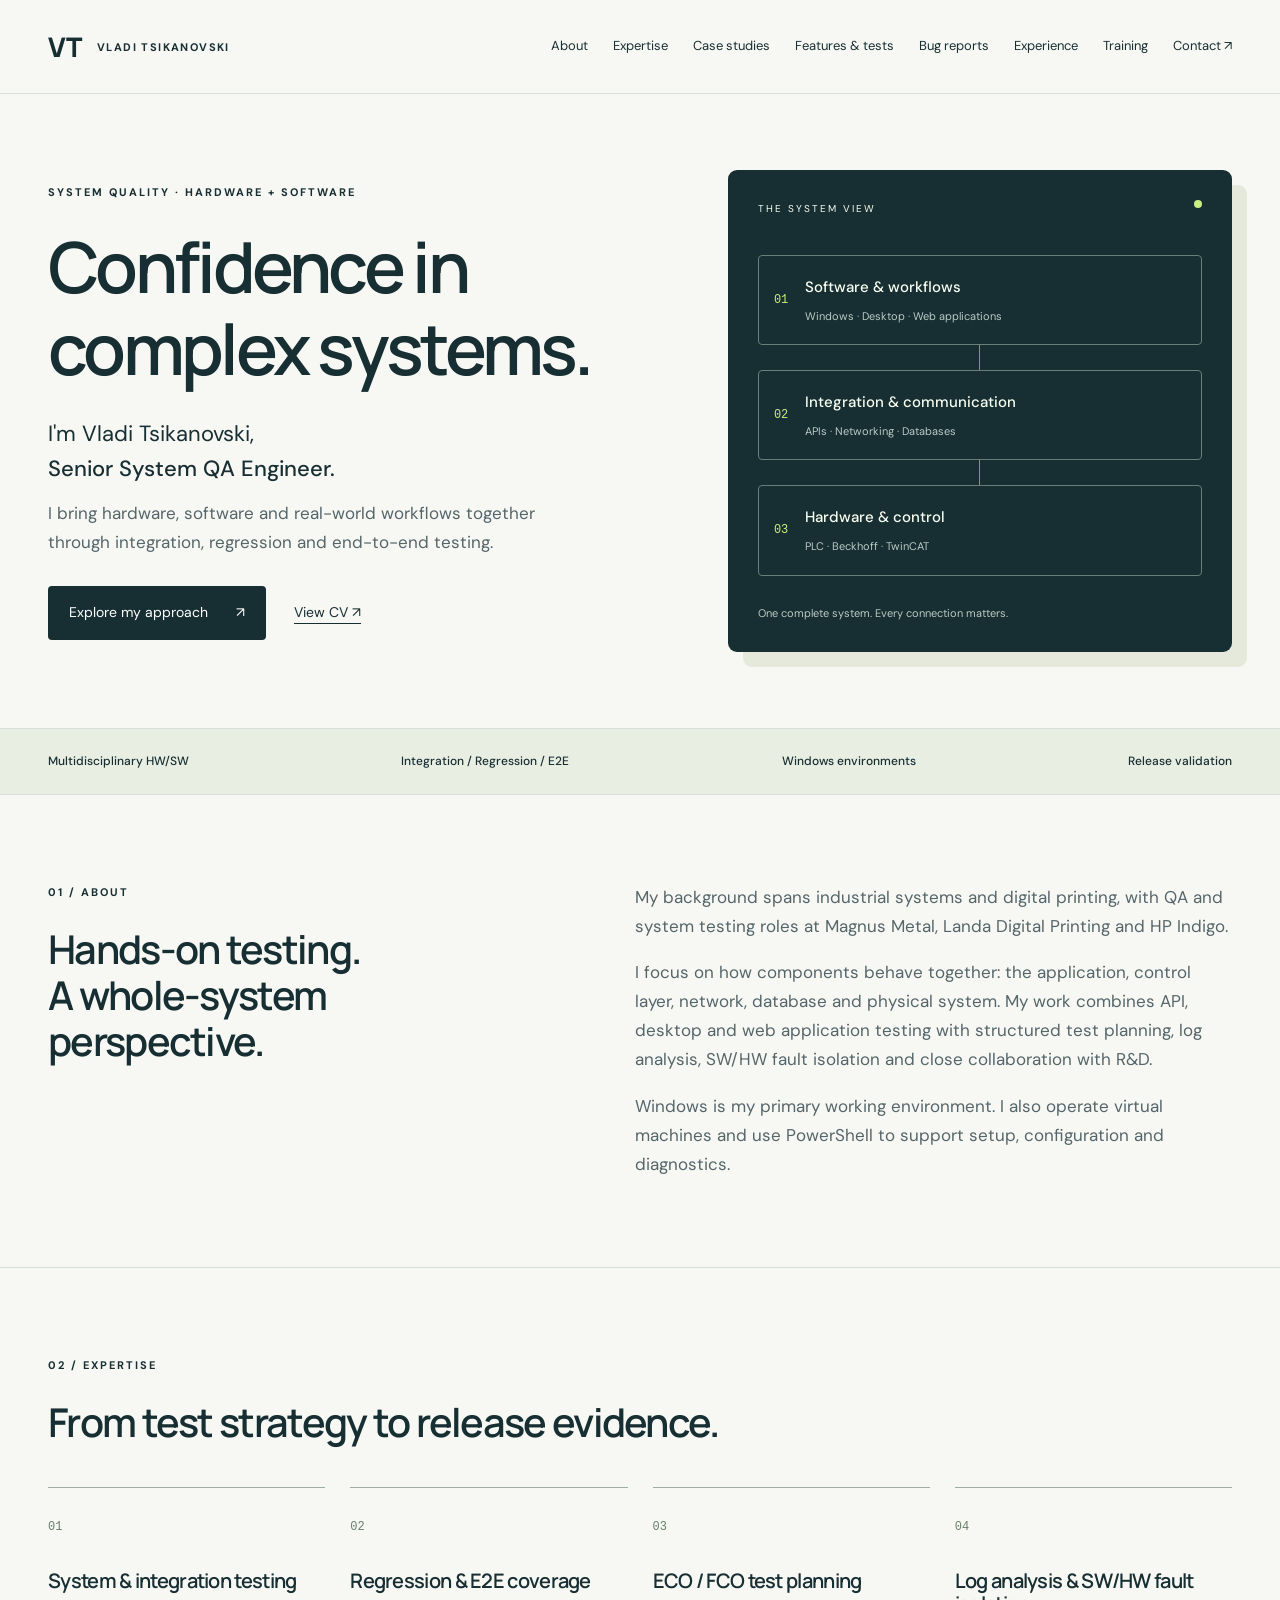
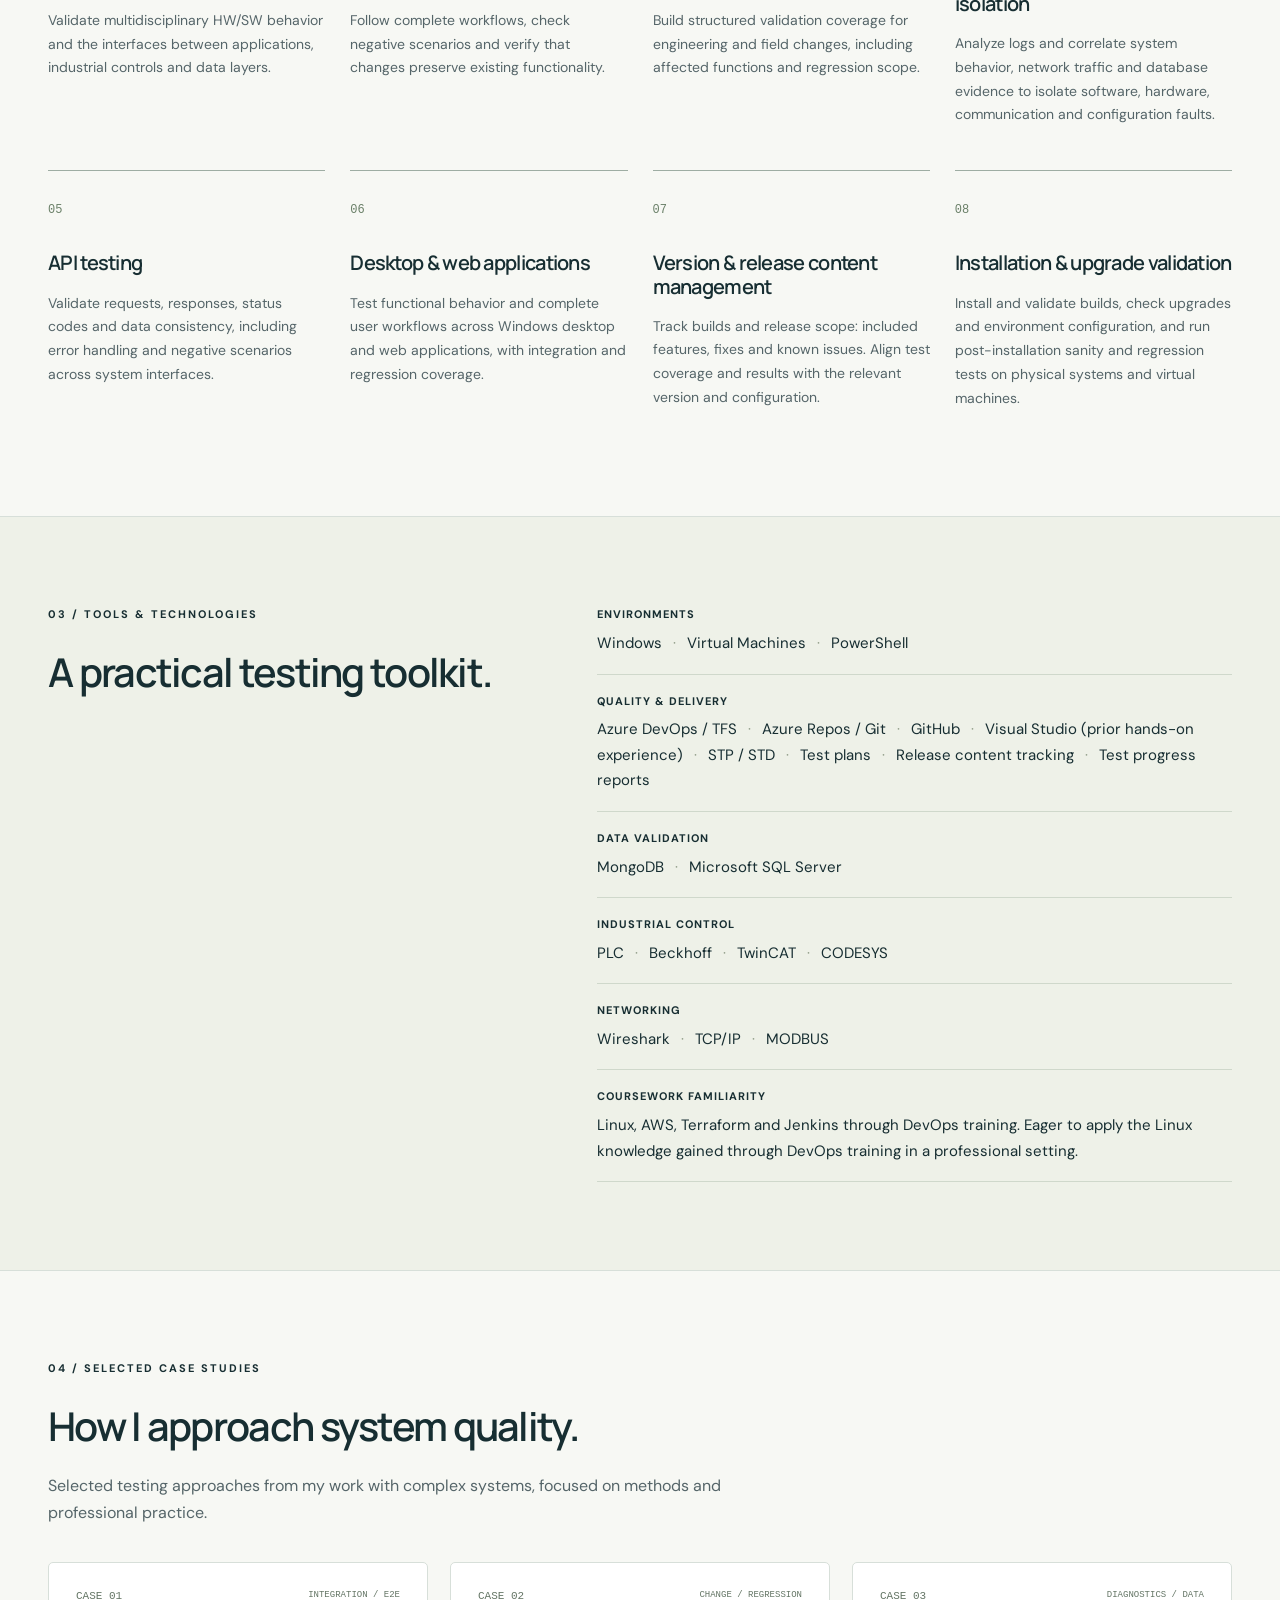
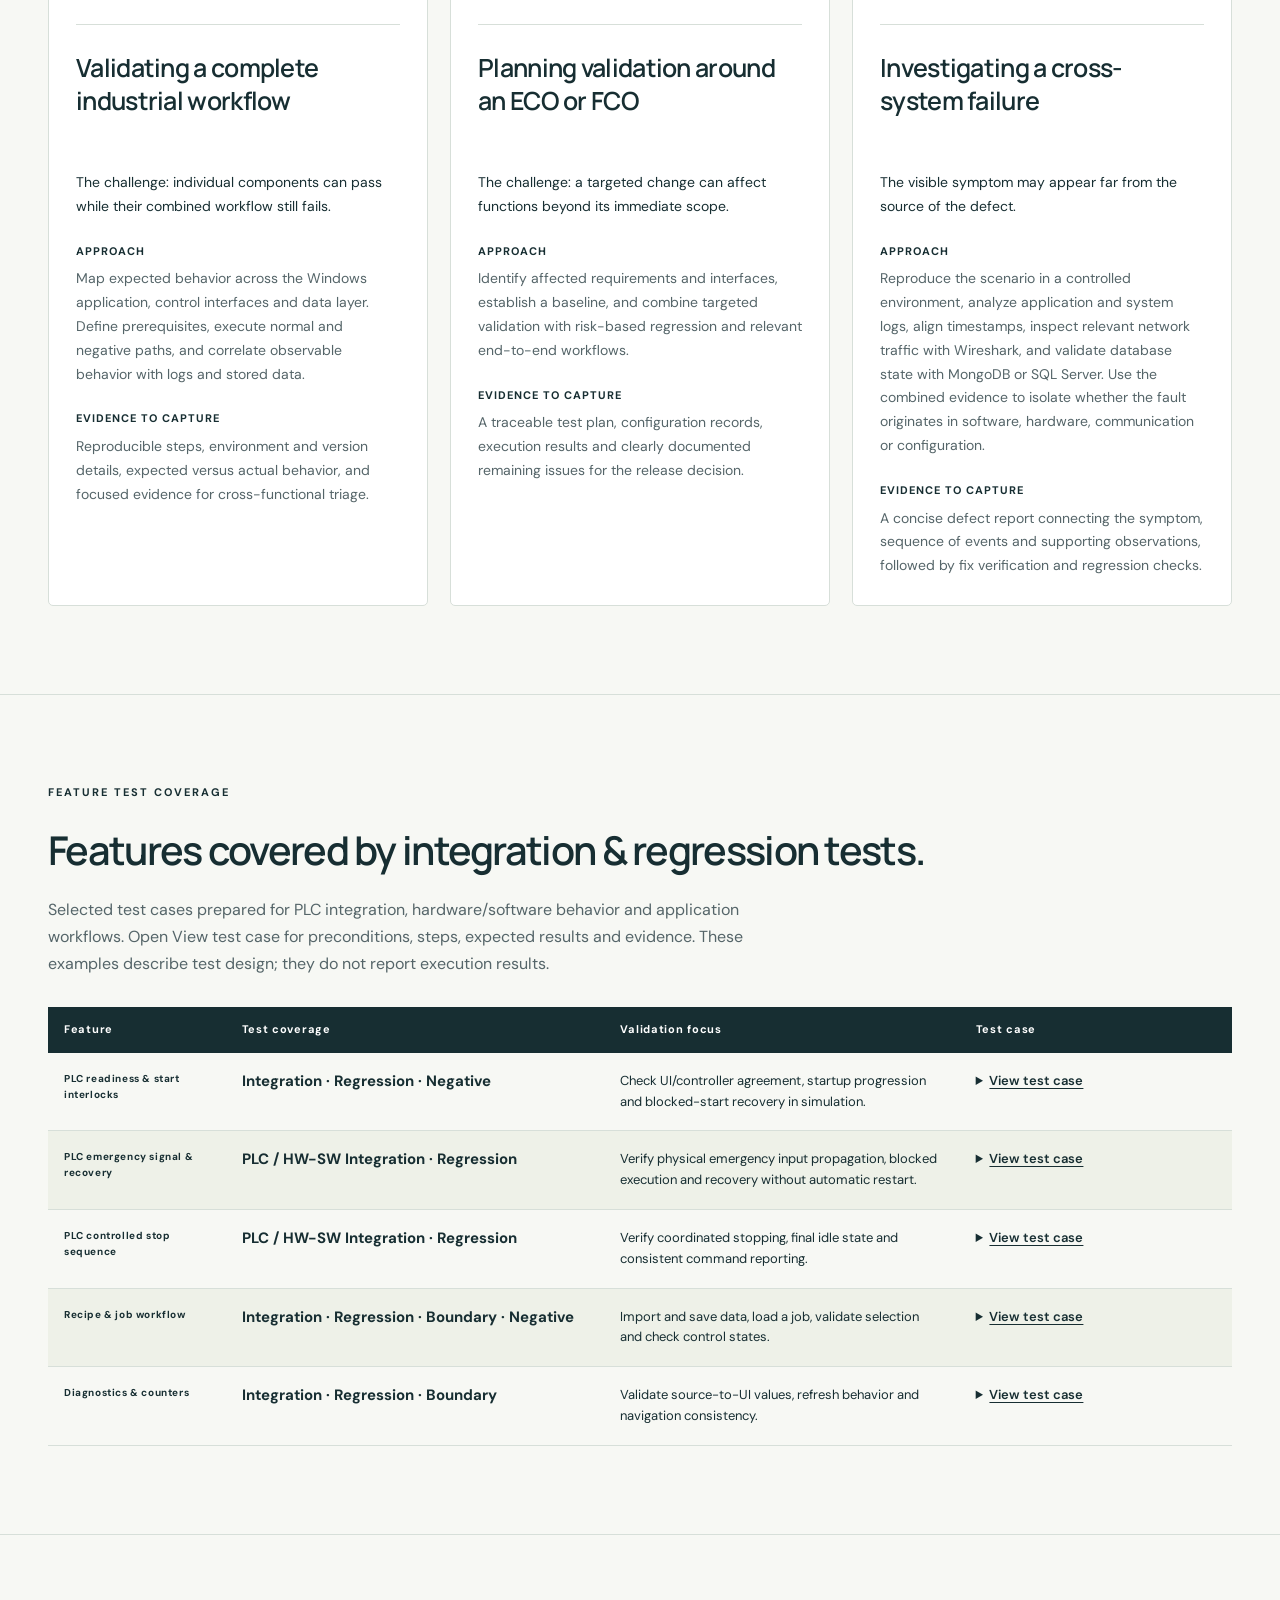
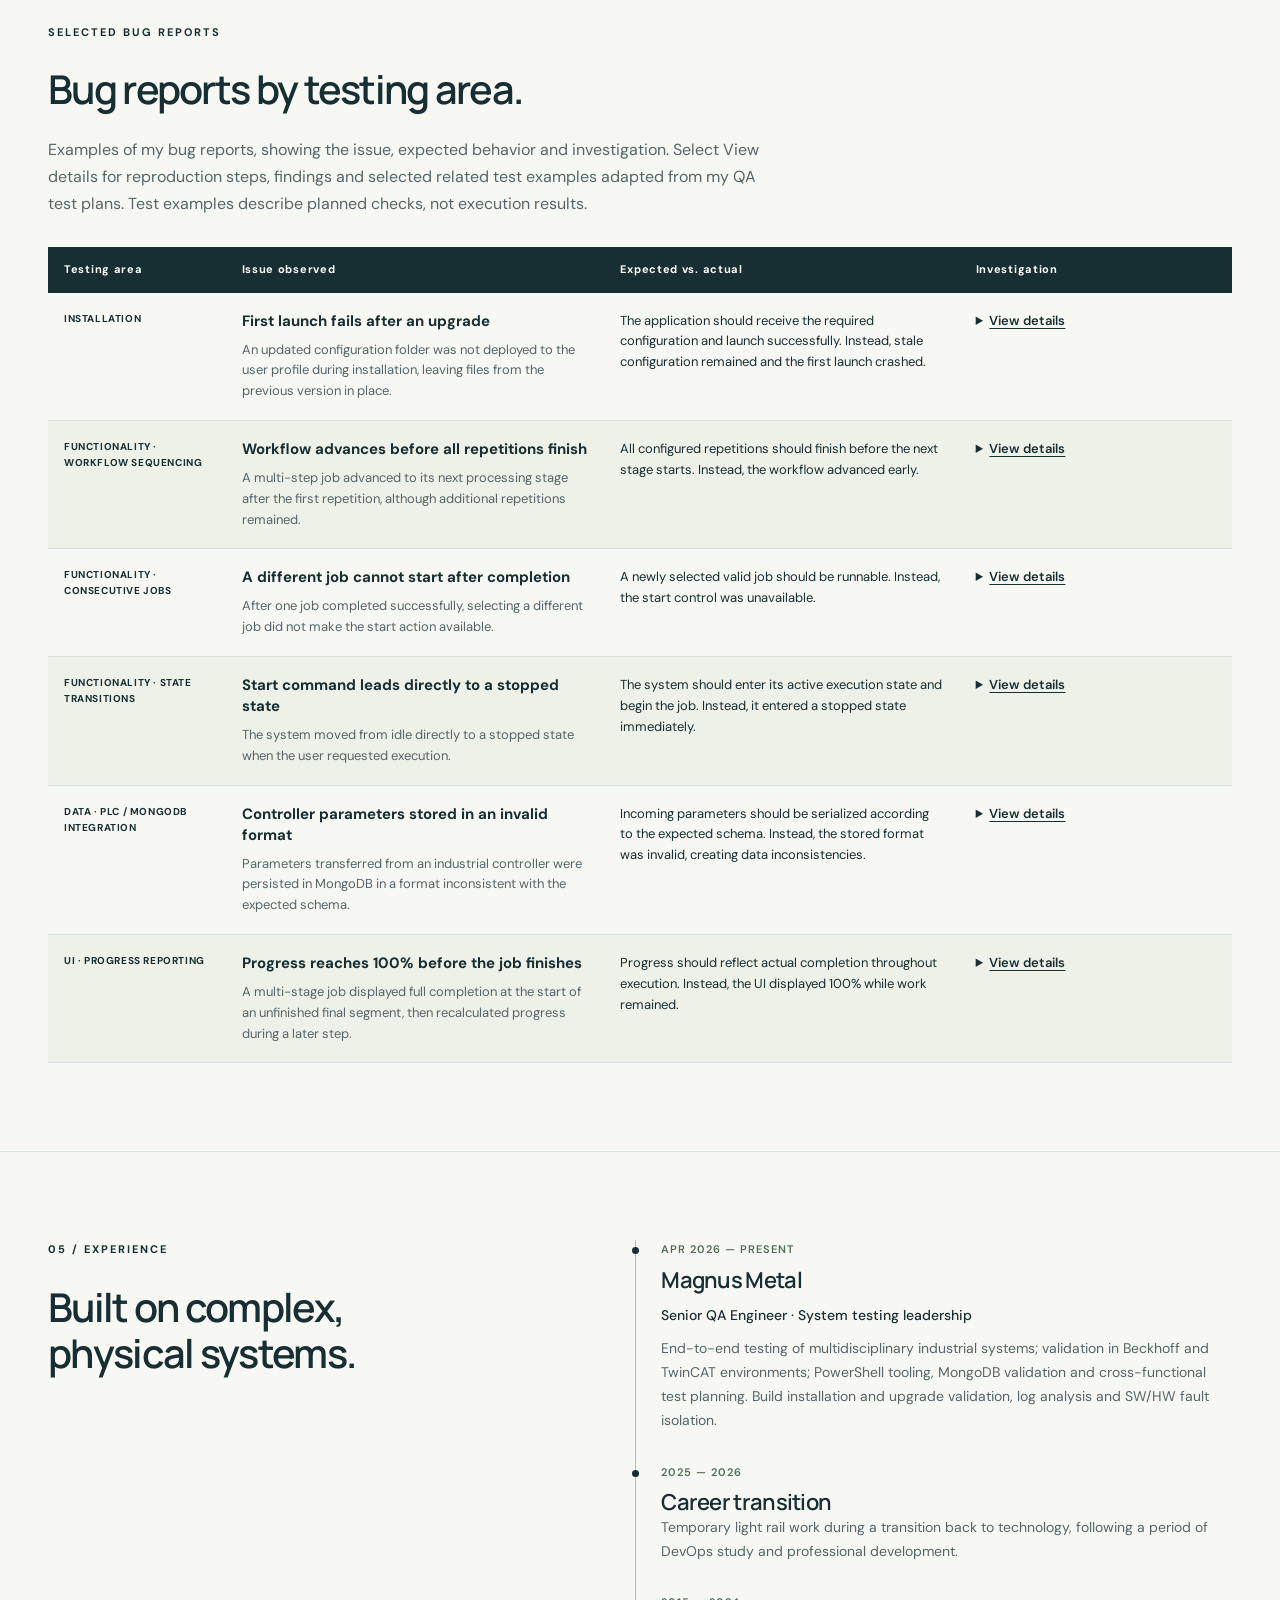
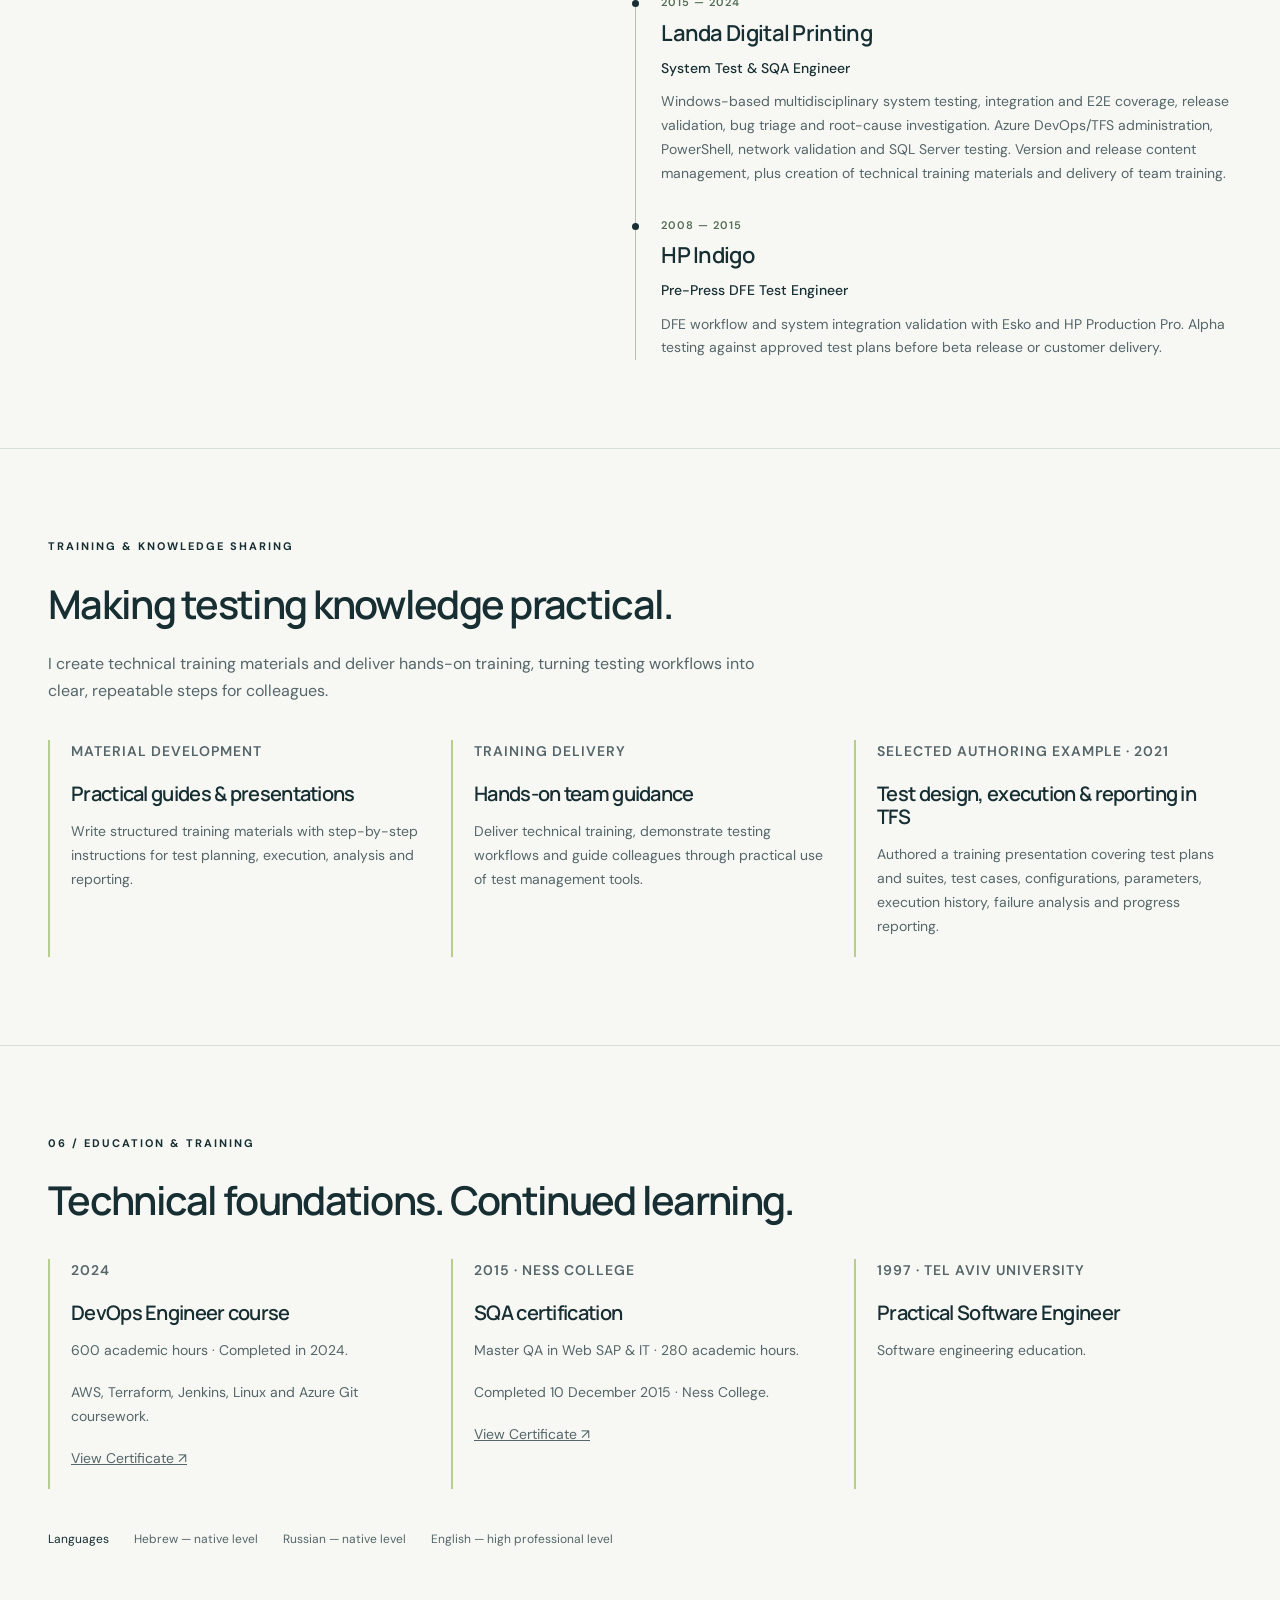
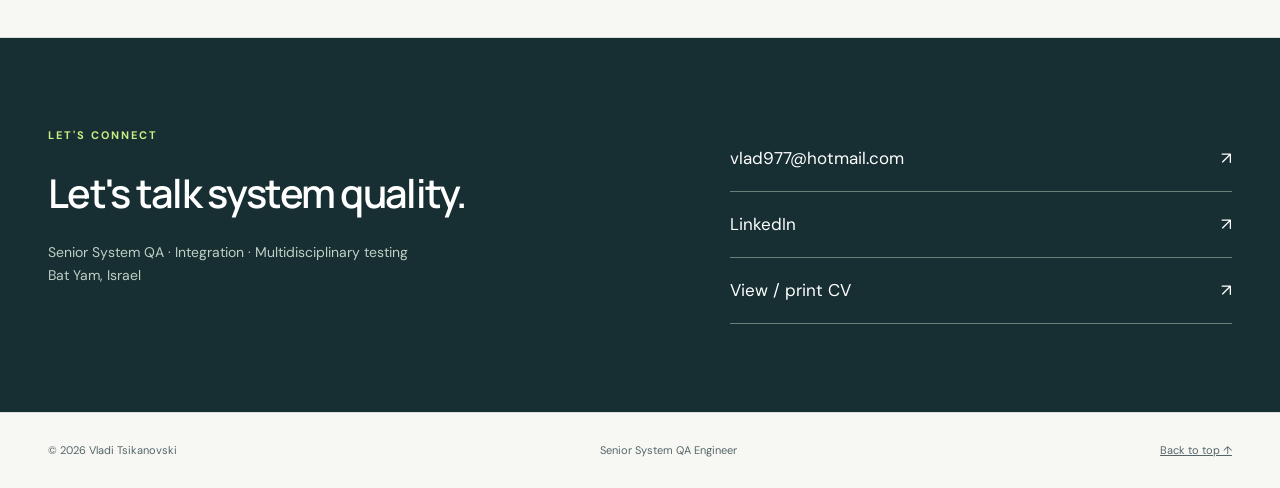
==== index.html @ 8e5aed7a "Lead with PLC test coverage before bug reports" ====
<!doctype html>
<html lang="en"><head><meta charset="utf-8"><meta name="viewport" content="width=device-width,initial-scale=1"><meta name="description" content="Vladi Tsikanovski — Senior System QA Engineer. Multidisciplinary hardware/software, Windows, integration, regression and end-to-end testing."><meta name="theme-color" content="#142e32"><title>Vladi Tsikanovski | Senior System QA Engineer</title><link rel="stylesheet" href="style.css"></head>
<body><a class="skip" href="#main">Skip to content</a><header><a class="brand" href="#">VT<span>VLADI TSIKANOVSKI</span></a><nav aria-label="Main navigation"><a href="#about">About</a><a href="#expertise">Expertise</a><a href="#work">Case studies</a><a href="#feature-requirements">Features &amp; tests</a><a href="#bug-reports">Bug reports</a><a href="#experience">Experience</a><a href="#training">Training</a><a href="#contact">Contact ↗</a></nav></header>
<main id="main"><section class="hero"><div><p class="eyebrow">SYSTEM QUALITY · HARDWARE + SOFTWARE</p><h1>Confidence in<br>complex systems.</h1><p class="intro">I'm Vladi Tsikanovski,<br><strong>Senior System QA Engineer.</strong></p><p class="lede">I bring hardware, software and real-world workflows together through integration, regression and end-to-end testing.</p><div class="actions"><a class="button" href="#work">Explore my approach <span>↗</span></a><a class="text-link" href="cv.html">View CV ↗</a></div></div><aside class="system" aria-label="Testing focus"><div class="system-top"><span>THE SYSTEM VIEW</span><span class="dot"></span></div><div class="layer"><span>01</span><div><b>Software & workflows</b><small>Windows · Desktop · Web applications</small></div></div><div class="connector"></div><div class="layer"><span>02</span><div><b>Integration & communication</b><small>APIs · Networking · Databases</small></div></div><div class="connector"></div><div class="layer"><span>03</span><div><b>Hardware & control</b><small>PLC · Beckhoff · TwinCAT</small></div></div><p class="system-foot">One complete system. Every connection matters.</p></aside></section>
<div class="ribbon"><span>Multidisciplinary HW/SW</span><span>Integration / Regression / E2E</span><span>Windows environments</span><span>Release validation</span></div>
<section id="about" class="split"><div><p class="eyebrow">01 / ABOUT</p><h2>Hands-on testing.<br>A whole-system perspective.</h2></div><div class="body-copy"><p>My background spans industrial systems and digital printing, with QA and system testing roles at Magnus Metal, Landa Digital Printing and HP Indigo.</p><p>I focus on how components behave together: the application, control layer, network, database and physical system. My work combines API, desktop and web application testing with structured test planning, log analysis, SW/HW fault isolation and close collaboration with R&D.</p><p>Windows is my primary working environment. I also operate virtual machines and use PowerShell to support setup, configuration and diagnostics.</p></div></section>
<section id="expertise"><p class="eyebrow">02 / EXPERTISE</p><h2>From test strategy to release evidence.</h2><div class="grid expertise"><article><span class="number">01</span><h3>System & integration testing</h3><p>Validate multidisciplinary HW/SW behavior and the interfaces between applications, industrial controls and data layers.</p></article><article><span class="number">02</span><h3>Regression & E2E coverage</h3><p>Follow complete workflows, check negative scenarios and verify that changes preserve existing functionality.</p></article><article><span class="number">03</span><h3>ECO / FCO test planning</h3><p>Build structured validation coverage for engineering and field changes, including affected functions and regression scope.</p></article><article><span class="number">04</span><h3>Log analysis & SW/HW fault isolation</h3><p>Analyze logs and correlate system behavior, network traffic and database evidence to isolate software, hardware, communication and configuration faults.</p></article><article><span class="number">05</span><h3>API testing</h3><p>Validate requests, responses, status codes and data consistency, including error handling and negative scenarios across system interfaces.</p></article><article><span class="number">06</span><h3>Desktop & web applications</h3><p>Test functional behavior and complete user workflows across Windows desktop and web applications, with integration and regression coverage.</p></article><article><span class="number">07</span><h3>Version & release content management</h3><p>Track builds and release scope: included features, fixes and known issues. Align test coverage and results with the relevant version and configuration.</p></article><article><span class="number">08</span><h3>Installation & upgrade validation</h3><p>Install and validate builds, check upgrades and environment configuration, and run post-installation sanity and regression tests on physical systems and virtual machines.</p></article></div></section>
<section id="tools" class="tools"><div><p class="eyebrow">03 / TOOLS & TECHNOLOGIES</p><h2>A practical testing toolkit.</h2></div><dl><div><dt>Environments</dt><dd>Windows <i>·</i> Virtual Machines <i>·</i> PowerShell</dd></div><div><dt>Quality & delivery</dt><dd>Azure DevOps / TFS <i>·</i> Azure Repos / Git <i>·</i> GitHub <i>·</i> Visual Studio (prior hands-on experience) <i>·</i> STP / STD <i>·</i> Test plans <i>·</i> Release content tracking <i>·</i> Test progress reports</dd></div><div><dt>Data validation</dt><dd>MongoDB <i>·</i> Microsoft SQL Server</dd></div><div><dt>Industrial control</dt><dd>PLC <i>·</i> Beckhoff <i>·</i> TwinCAT <i>·</i> CODESYS</dd></div><div><dt>Networking</dt><dd>Wireshark <i>·</i> TCP/IP <i>·</i> MODBUS</dd></div><div><dt>Coursework familiarity</dt><dd>Linux, AWS, Terraform and Jenkins through DevOps training. Eager to apply the Linux knowledge gained through DevOps training in a professional setting.</dd></div></dl></section>
<section id="work"><p class="eyebrow">04 / SELECTED CASE STUDIES</p><h2>How I approach system quality.</h2><p class="section-intro">Selected testing approaches from my work with complex systems, focused on methods and professional practice.</p><div class="cases"><article><div class="case-label">CASE 01 <span>INTEGRATION / E2E</span></div><h3>Validating a complete industrial workflow</h3><p class="challenge">The challenge: individual components can pass while their combined workflow still fails.</p><dl><dt>Approach</dt><dd>Map expected behavior across the Windows application, control interfaces and data layer. Define prerequisites, execute normal and negative paths, and correlate observable behavior with logs and stored data.</dd><dt>Evidence to capture</dt><dd>Reproducible steps, environment and version details, expected versus actual behavior, and focused evidence for cross-functional triage.</dd></dl></article><article><div class="case-label">CASE 02 <span>CHANGE / REGRESSION</span></div><h3>Planning validation around an ECO or FCO</h3><p class="challenge">The challenge: a targeted change can affect functions beyond its immediate scope.</p><dl><dt>Approach</dt><dd>Identify affected requirements and interfaces, establish a baseline, and combine targeted validation with risk-based regression and relevant end-to-end workflows.</dd><dt>Evidence to capture</dt><dd>A traceable test plan, configuration records, execution results and clearly documented remaining issues for the release decision.</dd></dl></article><article><div class="case-label">CASE 03 <span>DIAGNOSTICS / DATA</span></div><h3>Investigating a cross-system failure</h3><p class="challenge">The visible symptom may appear far from the source of the defect.</p><dl><dt>Approach</dt><dd>Reproduce the scenario in a controlled environment, analyze application and system logs, align timestamps, inspect relevant network traffic with Wireshark, and validate database state with MongoDB or SQL Server. Use the combined evidence to isolate whether the fault originates in software, hardware, communication or configuration.</dd><dt>Evidence to capture</dt><dd>A concise defect report connecting the symptom, sequence of events and supporting observations, followed by fix verification and regression checks.</dd></dl></article></div></section>
<section id="feature-requirements"><p class="eyebrow">FEATURE TEST COVERAGE</p><h2>Features covered by integration &amp; regression tests.</h2><p class="section-intro">Selected test cases prepared for PLC integration, hardware/software behavior and application workflows. Open View test case for preconditions, steps, expected results and evidence. These examples describe test design; they do not report execution results.</p><div class="bug-table-wrap"><table class="bug-table"><caption class="sr-only">Features and related integration and regression test examples</caption><thead><tr><th scope="col">Feature</th><th scope="col">Test coverage</th><th scope="col">Validation focus</th><th scope="col">Test case</th></tr></thead><tbody><tr><td>PLC readiness &amp; start interlocks</td><td><strong>Integration · Regression · Negative</strong></td><td>Check UI/controller agreement, startup progression and blocked-start recovery in simulation.</td><td><details><summary>View test case<span class="sr-only">: PLC readiness &amp; start interlocks</span></summary><dl><dt>State transition and readiness test</dt><dt>Preconditions</dt><dd>An approved simulation job, known readiness baseline and synchronized monitoring.</dd><dt>Step 1</dt><dd>Confirm the initial state in the UI and controller.</dd><dt>Expected result</dt><dd>Both sources agree and no unexpected active or error state is present.</dd><dt>Step 2</dt><dd>Have an authorized operator or simulator initiate the ready scenario.</dd><dt>Expected result</dt><dd>The approved state sequence reaches active execution within the defined timeout.</dd><dt>Step 3</dt><dd>In a separate scenario, make one simulated component unavailable.</dd><dt>Expected result</dt><dd>Execution remains blocked and the unavailable component and reason are identifiable.</dd><dt>Step 4</dt><dd>Restore readiness and perform the approved recovery.</dd><dt>Expected result</dt><dd>Recovery follows the defined behavior without an automatic restart.</dd><dt>Evidence</dt><dd>Correlate application logs, events, controller signals and database records by timestamp and job identity.</dd></dl></details></td></tr><tr><td>PLC emergency signal &amp; recovery</td><td><strong>PLC / HW-SW Integration · Regression</strong></td><td>Verify physical emergency input propagation, blocked execution and recovery without automatic restart.</td><td><details><summary>View test case<span class="sr-only">: PLC emergency signal &amp; recovery</span></summary><dl><dt>Preconditions</dt><dd>Approved simulation activity in a controlled test environment; a trained operator handles the physical control. Automation only monitors.</dd><dt>Step 1</dt><dd>Confirm that UI and PLC agree on the active simulated job.</dd><dt>Expected result</dt><dd>Both sources show the same job and initial state.</dd><dt>Step 2</dt><dd>Have the trained operator activate the designated physical emergency control.</dd><dt>Expected result</dt><dd>The PLC receives the signal; UI and controller reach the expected error state within the approved response time, and simulated activity stops.</dd><dt>Step 3</dt><dd>Inspect status and event records.</dd><dt>Expected result</dt><dd>Execution and resume remain blocked; evidence identifies the physical source without duplicate or malformed records.</dd><dt>Step 4</dt><dd>Have the operator release the control and follow the approved reset procedure.</dd><dt>Expected result</dt><dd>The system reaches the defined recovery state and does not restart automatically.</dd><dt>Evidence</dt><dd>Correlate PLC signals, UI state, application logs, events and database records by timestamp and job identity. Record response time against the approved requirement.</dd></dl></details></td></tr><tr><td>PLC controlled stop sequence</td><td><strong>PLC / HW-SW Integration · Regression</strong></td><td>Verify coordinated stopping, final idle state and consistent command reporting.</td><td><details><summary>View test case<span class="sr-only">: PLC controlled stop sequence</span></summary><dl><dt>Preconditions</dt><dd>An approved simulation job is active; an authorized operator issues Stop while monitoring is synchronized.</dd><dt>Step 1</dt><dd>Compare the active job and state in UI and PLC.</dd><dt>Expected result</dt><dd>The sources agree and the Stop control has the expected availability.</dd><dt>Step 2</dt><dd>Have the operator issue one Stop request.</dd><dt>Expected result</dt><dd>The controller and UI enter the expected stopping sequence once.</dd><dt>Step 3</dt><dd>Monitor pending simulated activity through completion of the stop.</dd><dt>Expected result</dt><dd>No new execution action begins; pending activity ends according to the defined behavior.</dd><dt>Step 4</dt><dd>Verify the final state and logs.</dd><dt>Expected result</dt><dd>The system reaches idle within the approved timeout, records the ordered transition and remains idle until a new authorized request.</dd><dt>Evidence</dt><dd>Correlate PLC signals, UI state, application logs, events and database records by timestamp and job identity. Record response time against the approved requirement.</dd></dl></details></td></tr><tr><td>Recipe &amp; job workflow</td><td><strong>Integration · Regression · Boundary · Negative</strong></td><td>Import and save data, load a job, validate selection and check control states.</td><td><details><summary>View test case<span class="sr-only">: Recipe &amp; job workflow</span></summary><dl><dt>Recipe and job functional test</dt><dt>Preconditions</dt><dd>An idle QA environment and approved valid and invalid input files.</dd><dt>Step 1</dt><dd>Import valid input and save once.</dd><dt>Expected result</dt><dd>One item is saved with matching names, source data and layout values.</dd><dt>Step 2</dt><dd>Load the saved item into the job view.</dd><dt>Expected result</dt><dd>The selected job, quantities and execution range match the saved data.</dd><dt>Step 3</dt><dd>Select a valid range, then try a reversed or out-of-range selection.</dd><dt>Expected result</dt><dd>Valid selections are retained; invalid ranges are rejected and cannot enable execution.</dd><dt>Step 4</dt><dd>Navigate between views and inspect the selected job and Run state without starting it.</dd><dt>Expected result</dt><dd>The correct data and approved control states remain consistent.</dd><dt>Evidence</dt><dd>Record the selected data, control states and expected versus actual behavior.</dd></dl></details></td></tr><tr><td>Diagnostics &amp; counters</td><td><strong>Integration · Regression · Boundary</strong></td><td>Validate source-to-UI values, refresh behavior and navigation consistency.</td><td><details><summary>View test case<span class="sr-only">: Diagnostics &amp; counters</span></summary><dl><dt>Diagnostics and counters functional test</dt><dt>Preconditions</dt><dd>Approved source values, expected units and a configured refresh interval are available.</dd><dt>Step 1</dt><dd>Open a configured diagnostic graph.</dd><dt>Expected result</dt><dd>The title, series, units and timestamps match the selected source.</dd><dt>Step 2</dt><dd>Observe at least two refresh intervals.</dd><dt>Expected result</dt><dd>New values arrive in order without frozen or duplicate points.</dd><dt>Step 3</dt><dd>Select a known counter and compare its value with the approved source.</dd><dt>Expected result</dt><dd>The value, unit and numeric format are accurate.</dd><dt>Step 4</dt><dd>Switch views, search for a missing item, clear the search and reload.</dd><dt>Expected result</dt><dd>The correct current data returns without stale, mixed or duplicate content.</dd><dt>Evidence</dt><dd>Capture source comparisons, timestamps, search results and refresh behavior.</dd></dl></details></td></tr></tbody></table></div></section>
<section id="bug-reports"><p class="eyebrow">SELECTED BUG REPORTS</p><h2>Bug reports by testing area.</h2><p class="section-intro">Examples of my bug reports, showing the issue, expected behavior and investigation. Select View details for reproduction steps, findings and selected related test examples adapted from my QA test plans. Test examples describe planned checks, not execution results.</p><div class="bug-table-wrap"><table class="bug-table"><caption class="sr-only">Six selected bug reports organized by testing area</caption><thead><tr><th scope="col">Testing area</th><th scope="col">Issue observed</th><th scope="col">Expected vs. actual</th><th scope="col">Investigation</th></tr></thead><tbody><tr><td>INSTALLATION</td><td><strong>First launch fails after an upgrade</strong><p>An updated configuration folder was not deployed to the user profile during installation, leaving files from the previous version in place.</p></td><td>The application should receive the required configuration and launch successfully. Instead, stale configuration remained and the first launch crashed.</td><td><details><summary>View details<span class="sr-only">: First launch fails after an upgrade</span></summary><dl><dt>Reproduction</dt><dd>Install the updated build over an existing installation, inspect the user configuration folder, then launch the application.</dd><dt>Investigation &amp; reporting</dt><dd>Compared installed and user-profile configuration files and identified an unhandled exception in the application log. Manually copying the updated configuration restored application startup. This was a workaround, not evidence of a permanent installer fix.</dd><dt>Related test example</dt><dd>Post-upgrade startup and configuration</dd><dt>Test coverage</dt><dd>Post-upgrade sanity test</dd><dt>Preconditions</dt><dd>An approved upgrade is complete and a pre-upgrade configuration and data baseline is available.</dd><dt>Steps</dt><dd>Confirm the installed build and installer log. Launch the application and monitor initialization. Compare configuration and retained data with the baseline. Open the main application views.</dd><dt>Expected result</dt><dd>The expected build starts within the defined timeout, required services stay healthy, and approved configuration and data remain intact.</dd><dt>Evidence & logs</dt><dd>Review application logs and Windows Event Viewer for the launch period; correlate timestamps with service status and browser Console/Network errors.</dd></dl></details></td></tr><tr><td>FUNCTIONALITY · WORKFLOW SEQUENCING</td><td><strong>Workflow advances before all repetitions finish</strong><p>A multi-step job advanced to its next processing stage after the first repetition, although additional repetitions remained.</p></td><td>All configured repetitions should finish before the next stage starts. Instead, the workflow advanced early.</td><td><details><summary>View details<span class="sr-only">: Workflow advances before all repetitions finish</span></summary><dl><dt>Reproduction</dt><dd>Load a job with more than one repetition and a subsequent processing stage. Run it and observe the transition after the first repetition.</dd><dt>Investigation &amp; reporting</dt><dd>Documented the triggering job configuration and the precise transition where expected and actual behavior diverged.</dd></dl></details></td></tr><tr><td>FUNCTIONALITY · CONSECUTIVE JOBS</td><td><strong>A different job cannot start after completion</strong><p>After one job completed successfully, selecting a different job did not make the start action available.</p></td><td>A newly selected valid job should be runnable. Instead, the start control was unavailable.</td><td><details><summary>View details<span class="sr-only">: A different job cannot start after completion</span></summary><dl><dt>Reproduction</dt><dd>Complete one job, load a different job, select it for execution and inspect the start control.</dd><dt>Investigation &amp; reporting</dt><dd>Captured the sequence across consecutive jobs and the resulting UI state, distinguishing the issue from an initial-start scenario.</dd><dt>Related test example</dt><dd>Job selection and start-control availability</dd><dt>Test coverage</dt><dd>Recipe and job functional test; related coverage for this defect</dd><dt>Preconditions</dt><dd>A valid QA job is loaded in an idle test environment. This example checks selection and control state without starting execution.</dd><dt>Steps</dt><dd>Check that the selected job details match the saved input. Select a valid execution range and inspect Run availability. Try an invalid range, restore the valid selection, and recheck the control state.</dd><dt>Expected result</dt><dd>Displayed job data matches the selection. Invalid ranges cannot enable Run; valid selections expose the approved control state. The consecutive-job reproduction above provides the additional defect-specific context.</dd><dt>Evidence & logs</dt><dd>Capture the selected job, range and Run state for each step, with expected and actual results. This selection test alone does not prove that the consecutive-job defect is fixed.</dd></dl></details></td></tr><tr><td>FUNCTIONALITY · STATE TRANSITIONS</td><td><strong>Start command leads directly to a stopped state</strong><p>The system moved from idle directly to a stopped state when the user requested execution.</p></td><td>The system should enter its active execution state and begin the job. Instead, it entered a stopped state immediately.</td><td><details><summary>View details<span class="sr-only">: Start command leads directly to a stopped state</span></summary><dl><dt>Reproduction</dt><dd>Load and select a job, confirm the system is idle, then issue the start command.</dd><dt>Investigation &amp; reporting</dt><dd>Reported the precondition, triggering action and unexpected state transition to support focused investigation.</dd><dt>Related test example</dt><dd>Start-state transition and readiness checks</dd><dt>Test coverage</dt><dd>State-machine positive and negative tests</dd><dt>Preconditions</dt><dd>Use an approved simulation job with synchronized monitoring and a known readiness baseline. An authorized operator or simulator initiates execution.</dd><dt>Steps</dt><dd>Compare UI and controller states before the trigger. Monitor progression to active execution when all required components are ready. In a separate negative scenario, make one simulated component unavailable and observe the blocked transition and recovery.</dd><dt>Expected result</dt><dd>The ready scenario reaches active execution within the approved timeout. The unavailable-component scenario blocks execution with an identifiable reason; restoring readiness does not automatically restart the job.</dd><dt>Evidence & logs</dt><dd>Correlate UI status, controller signals, application logs, events and database records by timestamp and job identity to distinguish software-state errors from component readiness issues.</dd></dl></details></td></tr><tr><td>DATA · PLC / MONGODB INTEGRATION</td><td><strong>Controller parameters stored in an invalid format</strong><p>Parameters transferred from an industrial controller were persisted in MongoDB in a format inconsistent with the expected schema.</p></td><td>Incoming parameters should be serialized according to the expected schema. Instead, the stored format was invalid, creating data inconsistencies.</td><td><details><summary>View details<span class="sr-only">: Controller parameters stored in an invalid format</span></summary><dl><dt>Reproduction</dt><dd>Trigger a controller data transfer and inspect the stored documents in MongoDB.</dd><dt>Investigation &amp; reporting</dt><dd>Inspected raw documents and reported the format mismatch. The report requested an update to the relevant data-type definition; the supplied evidence does not establish a verified fix.</dd></dl></details></td></tr><tr><td>UI · PROGRESS REPORTING</td><td><strong>Progress reaches 100% before the job finishes</strong><p>A multi-stage job displayed full completion at the start of an unfinished final segment, then recalculated progress during a later step.</p></td><td>Progress should reflect actual completion throughout execution. Instead, the UI displayed 100% while work remained.</td><td><details><summary>View details<span class="sr-only">: Progress reaches 100% before the job finishes</span></summary><dl><dt>Reproduction</dt><dd>Run a job with multiple segments and processing steps, and observe the progress indicator as execution enters the final segment.</dd><dt>Investigation &amp; reporting</dt><dd>Correlated the displayed progress with execution-log entries identifying the current repetition and completed processing step, helping pinpoint the boundary where the indicator became inaccurate.</dd></dl></details></td></tr></tbody></table></div></section>

<section id="experience" class="split experience"><div><p class="eyebrow">05 / EXPERIENCE</p><h2>Built on complex,<br>physical systems.</h2></div><div class="timeline"><article><p class="date">APR 2026 — PRESENT</p><h3>Magnus Metal</h3><p class="role">Senior QA Engineer · System testing leadership</p><p>End-to-end testing of multidisciplinary industrial systems; validation in Beckhoff and TwinCAT environments; PowerShell tooling, MongoDB validation and cross-functional test planning. Build installation and upgrade validation, log analysis and SW/HW fault isolation.</p></article><article><p class="date">2025 — 2026</p><h3>Career transition</h3><p>Temporary light rail work during a transition back to technology, following a period of DevOps study and professional development.</p></article><article><p class="date">2015 — 2024</p><h3>Landa Digital Printing</h3><p class="role">System Test & SQA Engineer</p><p>Windows-based multidisciplinary system testing, integration and E2E coverage, release validation, bug triage and root-cause investigation. Azure DevOps/TFS administration, PowerShell, network validation and SQL Server testing. Version and release content management, plus creation of technical training materials and delivery of team training.</p></article><article><p class="date">2008 — 2015</p><h3>HP Indigo</h3><p class="role">Pre-Press DFE Test Engineer</p><p>DFE workflow and system integration validation with Esko and HP Production Pro. Alpha testing against approved test plans before beta release or customer delivery.</p></article></div></section>
<section id="training"><p class="eyebrow">TRAINING & KNOWLEDGE SHARING</p><h2>Making testing knowledge practical.</h2><p class="section-intro">I create technical training materials and deliver hands-on training, turning testing workflows into clear, repeatable steps for colleagues.</p><div class="grid education"><article><p class="date">MATERIAL DEVELOPMENT</p><h3>Practical guides & presentations</h3><p>Write structured training materials with step-by-step instructions for test planning, execution, analysis and reporting.</p></article><article><p class="date">TRAINING DELIVERY</p><h3>Hands-on team guidance</h3><p>Deliver technical training, demonstrate testing workflows and guide colleagues through practical use of test management tools.</p></article><article><p class="date">SELECTED AUTHORING EXAMPLE · 2021</p><h3>Test design, execution & reporting in TFS</h3><p>Authored a training presentation covering test plans and suites, test cases, configurations, parameters, execution history, failure analysis and progress reporting.</p></article></div></section>
<section id="education"><p class="eyebrow">06 / EDUCATION & TRAINING</p><h2>Technical foundations. Continued learning.</h2><div class="grid education"><article><p class="date">2024</p><h3>DevOps Engineer course</h3><p>600 academic hours · Completed in 2024.</p><p>AWS, Terraform, Jenkins, Linux and Azure Git coursework.</p><p><a href="devops-certificate.png" target="_blank" rel="noopener noreferrer">View Certificate ↗</a></p></article><article><p class="date">2015 · NESS COLLEGE</p><h3>SQA certification</h3><p>Master QA in Web SAP &amp; IT · 280 academic hours.</p><p>Completed 10 December 2015 · Ness College.</p><p><a href="sqa-certificate.png" target="_blank" rel="noopener noreferrer">View Certificate ↗</a></p></article><article><p class="date">1997 · TEL AVIV UNIVERSITY</p><h3>Practical Software Engineer</h3><p>Software engineering education.</p></article></div><p class="languages">Languages <span>Hebrew — native level</span><span>Russian — native level</span><span>English — high professional level</span></p></section>
<section id="contact" class="contact"><div><p class="eyebrow">LET'S CONNECT</p><h2>Let's talk system quality.</h2><p>Senior System QA · Integration · Multidisciplinary testing<br>Bat Yam, Israel</p></div><div class="contact-links"><a href="mailto:vlad977@hotmail.com">vlad977@hotmail.com <span>↗</span></a><a href="https://www.linkedin.com/in/vladi-tsikanovski-796a8951/" target="_blank" rel="noopener noreferrer">LinkedIn <span>↗</span></a><a href="cv.html">View / print CV <span>↗</span></a></div></section></main><footer><span>© 2026 Vladi Tsikanovski</span><span>Senior System QA Engineer</span><a href="#">Back to top ↑</a></footer></body></html>
---- style.css ----
@import url('https://fonts.googleapis.com/css2?family=DM+Sans:wght@400;500;600;700&family=Manrope:wght@400;500;600;700;800&display=swap');
:root{--ink:#172e32;--muted:#556569;--paper:#f7f8f4;--line:#d7dfd9;--green:#c8ef83}*{box-sizing:border-box}html{scroll-behavior:smooth;scroll-padding-top:90px}body{margin:0;background:var(--paper);color:var(--ink);font:16px/1.7 'DM Sans',Arial,sans-serif}a{color:inherit}header,main,footer{max-width:1320px;margin:auto}header{min-height:94px;display:flex;align-items:center;justify-content:space-between;padding:20px 48px;border-bottom:1px solid var(--line);gap:24px}.brand{text-decoration:none;font:800 27px 'Manrope',sans-serif;display:flex;align-items:center;gap:15px}.brand span{font:700 11px 'DM Sans',sans-serif;letter-spacing:1.4px}nav{display:flex;gap:25px;font-size:13px}nav a{text-decoration:none}nav a:hover,.text-link:hover{text-decoration:underline}section{padding:88px 48px;border-bottom:1px solid var(--line)}h1,h2,h3{font-family:'Manrope',Arial,sans-serif;line-height:1.16;margin:0;font-weight:600;letter-spacing:-1.7px}h1{font-size:clamp(46px,5.5vw,74px);letter-spacing:-3.7px}h2{font-size:clamp(30px,3.1vw,42px)}h3{font-size:22px;letter-spacing:-.7px}p{margin:0 0 18px}.eyebrow{font-size:11px;font-weight:700;letter-spacing:2px;margin-bottom:25px}.hero{display:grid;grid-template-columns:1.2fr 1fr;gap:75px;align-items:center;padding-top:76px;padding-bottom:76px}.intro{font-size:22px;line-height:1.6;margin:26px 0 13px}.intro strong{font-weight:500}.lede{max-width:510px;color:var(--muted);font-size:17px}.actions{display:flex;gap:28px;align-items:center;margin-top:29px}.button{display:inline-flex;gap:28px;background:var(--ink);color:#fff;padding:15px 21px;text-decoration:none;font-size:14px;border-radius:4px}.button:hover{background:#2d4c4c}.text-link{font-size:14px;text-underline-offset:6px}.system{background:var(--ink);padding:30px;border-radius:9px;color:#f8fff1;box-shadow:15px 15px 0 #e4e9dc}.system-top{display:flex;justify-content:space-between;font-size:10px;letter-spacing:2px;margin-bottom:38px}.dot{width:8px;height:8px;border-radius:50%;background:var(--green)}.layer{border:1px solid #688079;padding:19px 15px;display:flex;align-items:center;gap:17px;border-radius:4px}.layer>span{font:12px monospace;color:var(--green)}.layer b{display:block;font-size:15px;font-weight:500}.layer small{display:block;color:#b9ccc6;font-size:11px;margin-top:6px}.connector{width:1px;height:25px;background:#80977c;margin:auto}.system-foot{font-size:11px;color:#bccbc2;margin:28px 0 0}.ribbon{padding:22px 48px;display:flex;flex-wrap:wrap;justify-content:space-between;gap:15px;background:#e9eee3;font-size:12px;font-weight:500;border-bottom:1px solid var(--line)}.split{display:grid;grid-template-columns:1fr 1.2fr;gap:90px}.body-copy{font-size:17px;color:var(--muted)}.body-copy p:last-child{margin:0}.grid{display:grid;gap:25px}.expertise{grid-template-columns:repeat(4,1fr);margin-top:42px}.expertise article{border-top:1px solid #9eada3;padding-top:23px}.number{font:12px monospace;color:#697f67}.expertise h3{font-size:20px;margin:30px 0 17px}.expertise p,.education p{font-size:14px;color:var(--muted)}.tools{background:#eef1e8;display:grid;grid-template-columns:1fr 1.3fr;gap:60px}.tools dl{margin:0}.tools dl div{border-bottom:1px solid #cfd8cb;padding:17px 0}.tools dl div:first-child{padding-top:0}.tools dt{font-size:11px;text-transform:uppercase;letter-spacing:1px;font-weight:700;margin-bottom:7px}.tools dd{margin:0;font-size:15px}.tools i{font-style:normal;color:#8f9c87;margin:0 7px}.section-intro{color:var(--muted);max-width:740px;margin-top:23px}.cases{margin-top:36px;display:grid;grid-template-columns:repeat(3,1fr);gap:22px}.cases article{padding:27px;border:1px solid var(--line);background:#fff;border-radius:5px}.case-label{font:11px monospace;color:#647565;border-bottom:1px solid var(--line);padding-bottom:22px;margin-bottom:27px;display:flex;flex-wrap:wrap;gap:10px;justify-content:space-between}.case-label span{font-size:9px}.cases h3{font-size:25px;line-height:1.3;min-height:98px}.challenge{font-size:14px;margin-top:21px}.cases dl{font-size:14px;color:var(--muted);margin-bottom:0}.cases dt{font-size:11px;font-weight:700;text-transform:uppercase;letter-spacing:1px;color:var(--ink);margin-top:23px}.cases dd{margin:7px 0 0}.date{font-size:11px;letter-spacing:1px;font-weight:600;color:#536c53}.timeline article{padding:0 0 30px 25px;border-left:1px solid #b4c2ad;position:relative}.timeline article:before{position:absolute;left:-4px;top:7px;width:7px;height:7px;background:var(--ink);border-radius:50%;content:''}.timeline article:last-child{padding-bottom:0}.timeline .date{margin-bottom:9px}.role{font-weight:500;font-size:14px;margin:10px 0}.timeline article>p:last-child{font-size:14px;color:var(--muted);margin-bottom:0}.education{grid-template-columns:repeat(3,1fr);margin-top:36px}.education article{border-left:2px solid #b5ce8e;padding-left:21px}.education h3{font-size:20px;margin-bottom:15px}.languages{margin:40px 0 0;font-size:12px;display:flex;gap:25px;flex-wrap:wrap}.languages span{color:var(--muted)}.contact{background:var(--ink);color:#fff;display:grid;grid-template-columns:1.2fr 1fr;gap:80px}.contact .eyebrow{color:var(--green)}.contact p:last-child{font-size:14px;color:#becfc6;margin:25px 0 0}.contact-links a{display:flex;justify-content:space-between;text-decoration:none;border-bottom:1px solid #688077;padding:18px 0;font-size:17px}.contact-links a:hover{color:var(--green)}footer{padding:28px 48px;display:flex;justify-content:space-between;gap:20px;font-size:11px;color:var(--muted)}.skip{position:absolute;left:10px;top:-100px;padding:10px;background:#fff;z-index:9}.skip:focus{top:10px}:focus-visible{outline:3px solid #6b912f;outline-offset:5px}@media(max-width:1000px){header{align-items:flex-start}.brand span{display:none}nav{gap:15px;flex-wrap:wrap}.hero{gap:35px}.expertise{grid-template-columns:repeat(2,1fr)}.split{gap:35px}.cases{grid-template-columns:1fr}.cases h3{min-height:0}.tools{gap:30px}.contact{gap:35px}}@media(max-width:700px){header{padding:22px 23px}nav{font-size:11px;gap:12px}.brand{font-size:23px}section{padding:54px 23px}.hero,.split,.tools,.contact{grid-template-columns:1fr;gap:34px}.hero{padding-top:45px}h1{letter-spacing:-2.5px}.system{padding:24px;box-shadow:7px 7px 0 #e4e9dc}.ribbon{padding:20px 23px;font-size:10px;justify-content:flex-start;gap:10px 20px}.expertise{gap:20px}.expertise h3{font-size:18px}.education{grid-template-columns:1fr;gap:22px}.languages{flex-direction:column;gap:8px}.contact h2{font-size:34px}.contact-links a{font-size:15px}footer{padding:24px;flex-wrap:wrap}.cases article{padding:23px}.actions{gap:22px}}@media(prefers-reduced-motion:reduce){html{scroll-behavior:auto}}

.sr-only{position:absolute;width:1px;height:1px;padding:0;margin:-1px;overflow:hidden;clip:rect(0,0,0,0);white-space:nowrap;border:0}.bug-table-wrap{margin-top:30px;overflow-x:auto}.bug-table{width:100%;border-collapse:collapse;font-size:13px;line-height:1.6;text-align:left}.bug-table th{background:var(--ink);color:white;font-size:11px;letter-spacing:.7px;padding:14px 16px}.bug-table td{vertical-align:top;border-bottom:1px solid var(--line);padding:18px 16px}.bug-table tbody tr:nth-child(even){background:#eef1e8}.bug-table td:first-child{width:15%;font-size:10px;font-weight:700;letter-spacing:.6px}.bug-table td:nth-child(2){width:32%}.bug-table td:nth-child(3){width:30%}.bug-table td:last-child{width:23%}.bug-table strong{display:block;font-size:15px;line-height:1.4}.bug-table p{margin:8px 0 0;color:var(--muted)}.bug-table summary{cursor:pointer;font-weight:600;text-decoration:underline;text-underline-offset:3px}.bug-table dl{margin:15px 0 0}.bug-table dt{font-weight:700;margin-top:12px}.bug-table dd{margin:5px 0 0;color:var(--muted)}@media(max-width:700px){.bug-table{min-width:660px}.bug-table th,.bug-table td{padding:12px}.bug-table-wrap{border:1px solid var(--line)}}
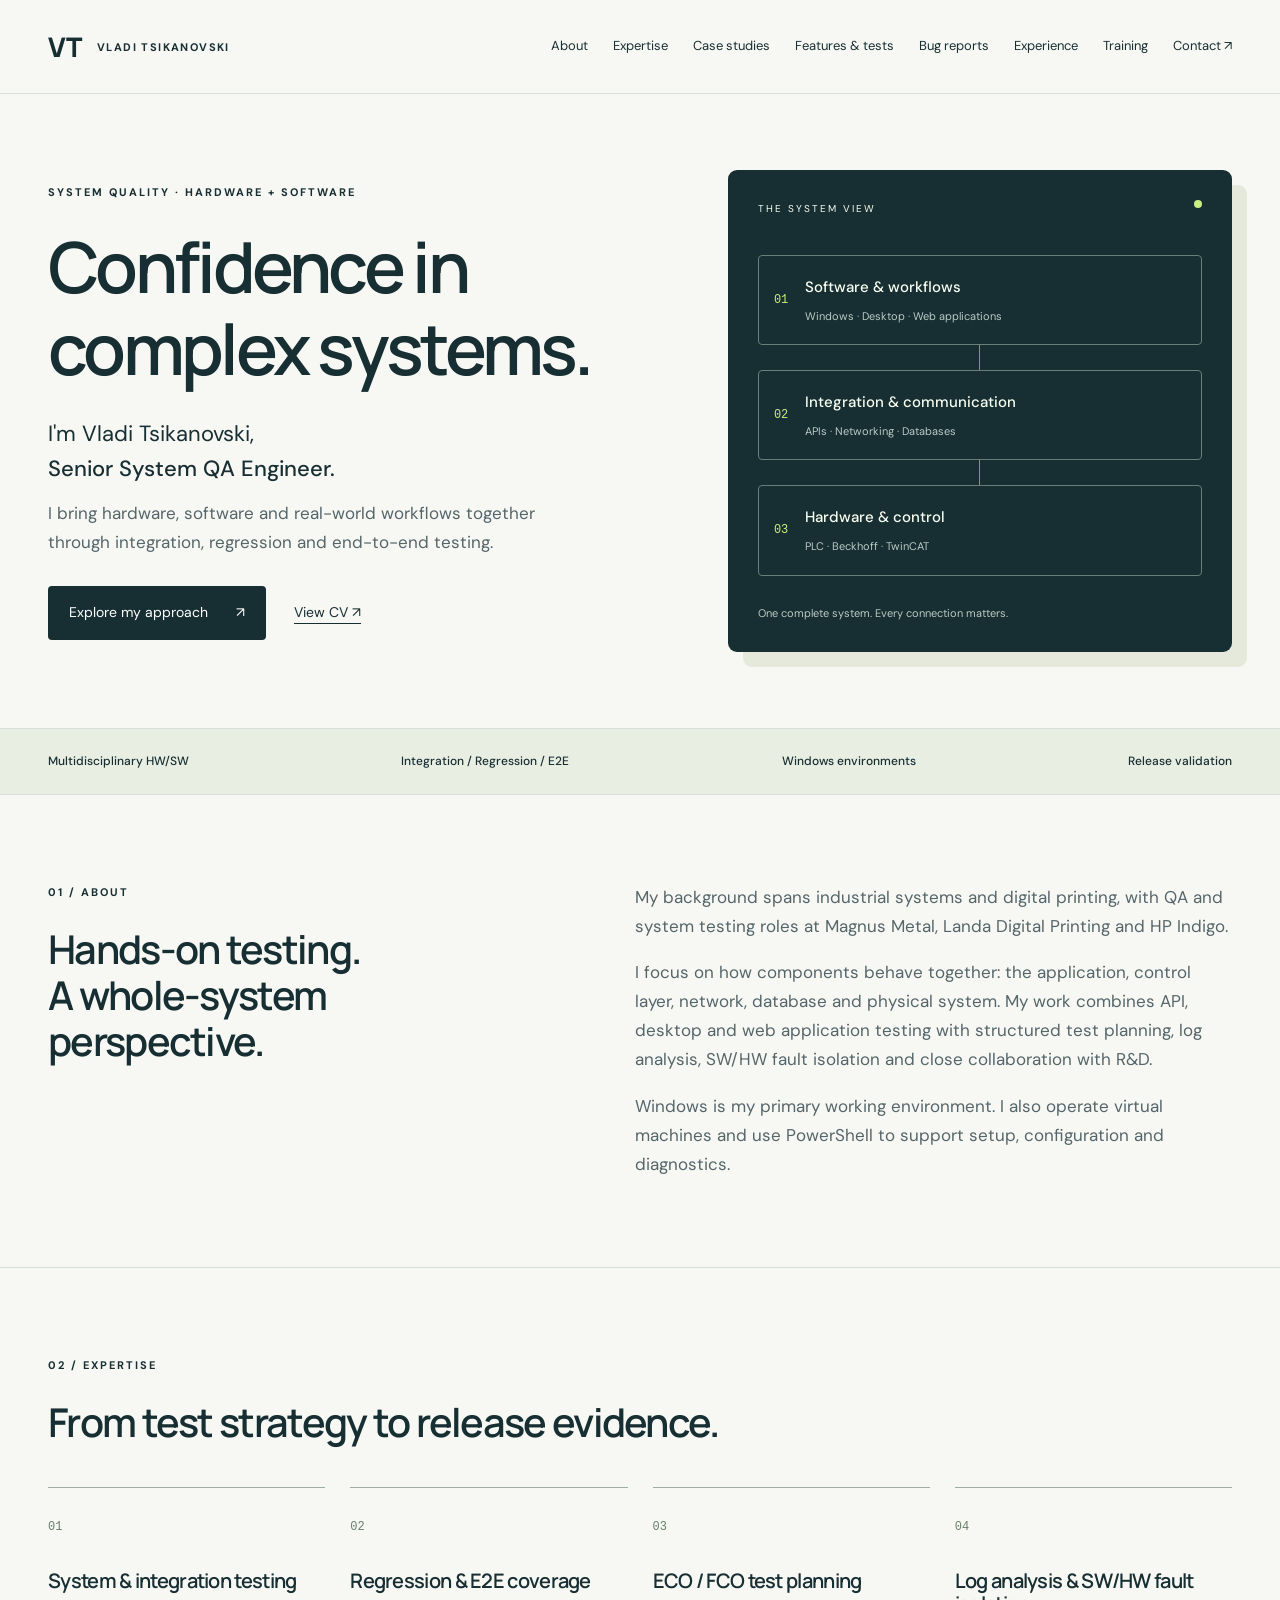
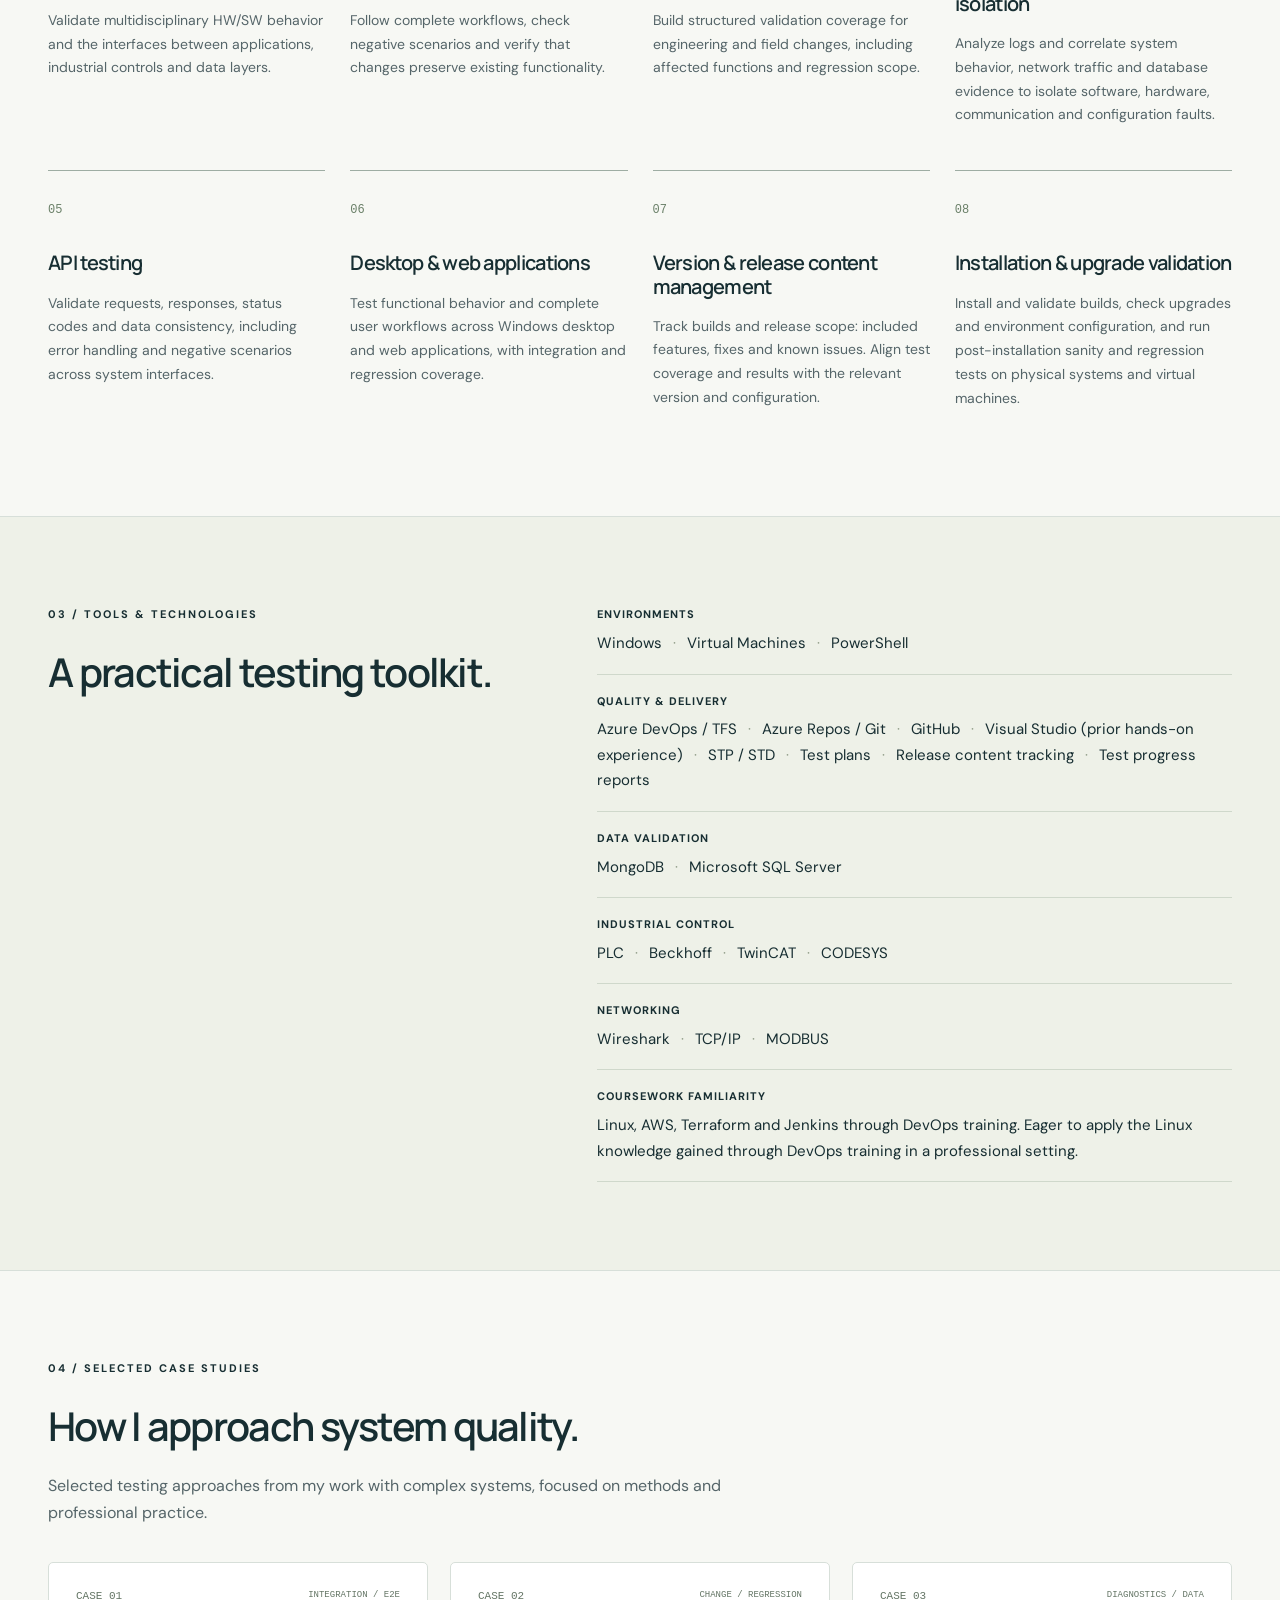
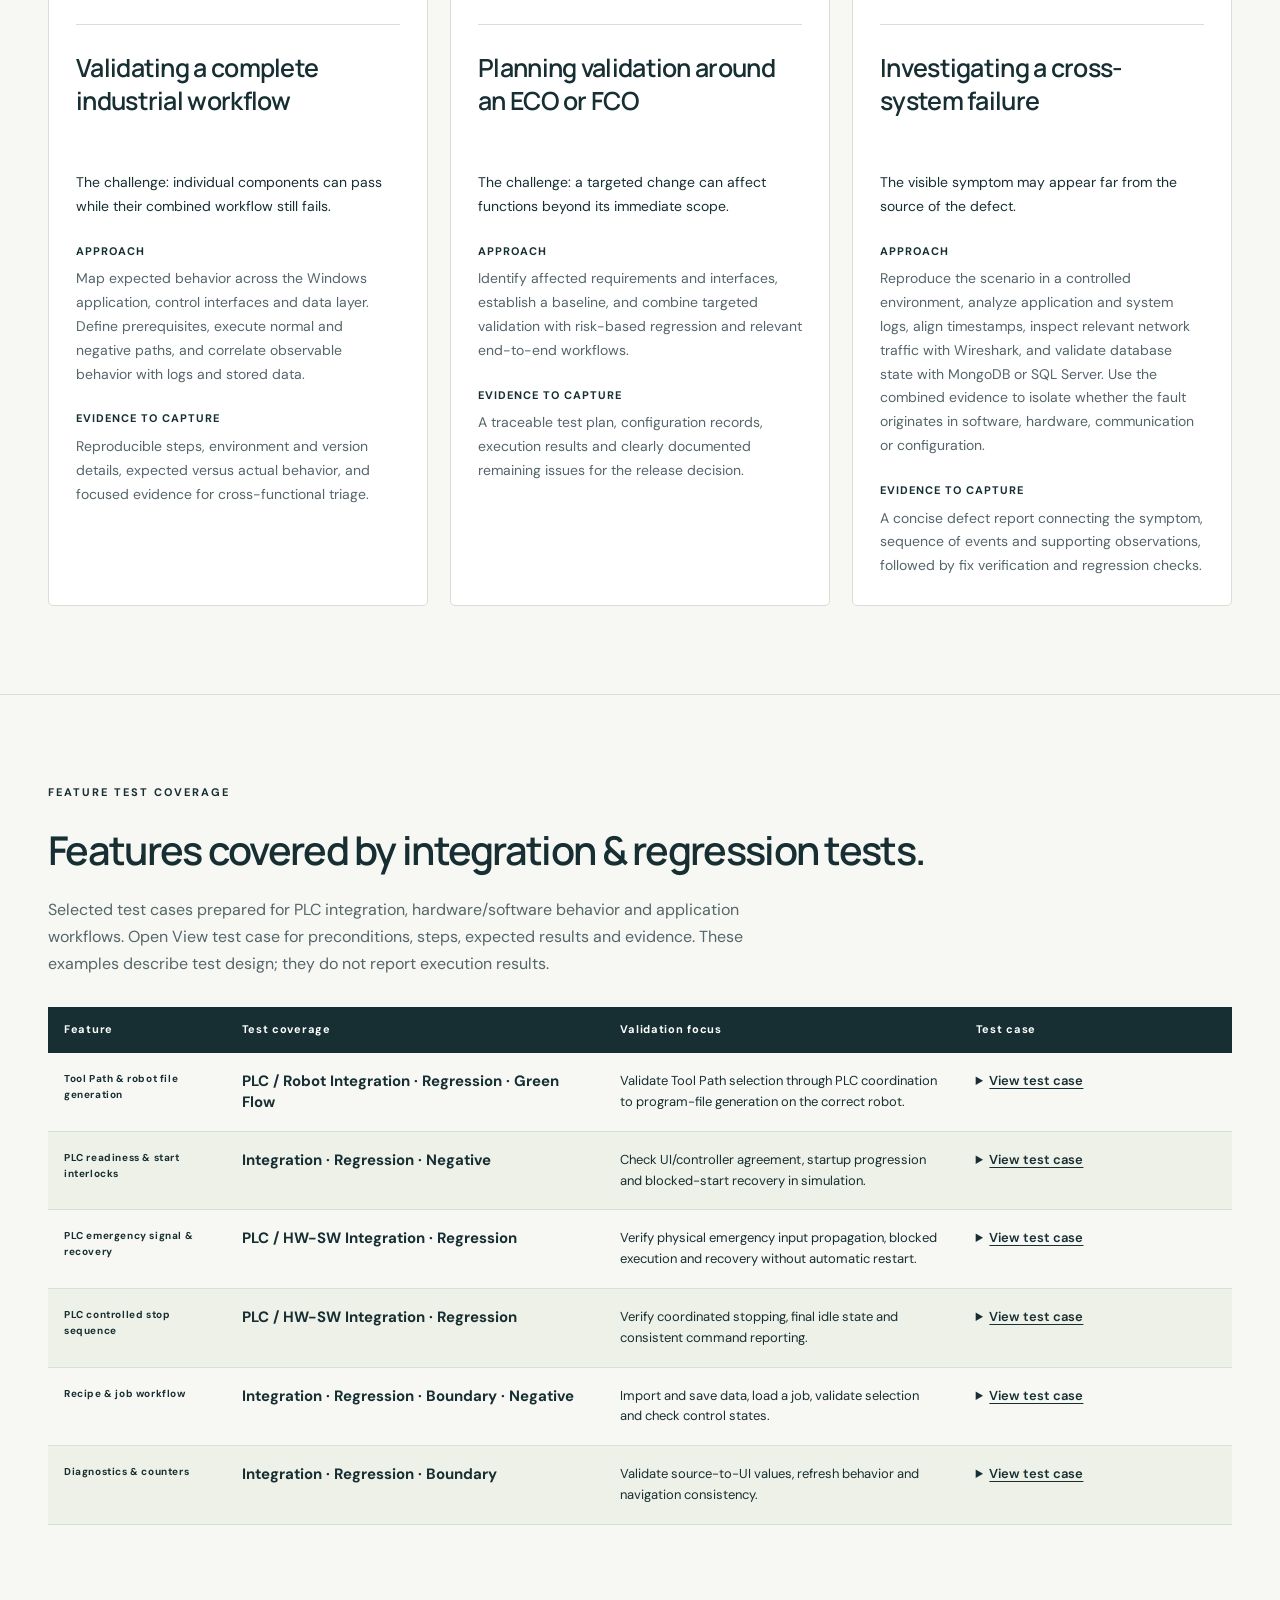
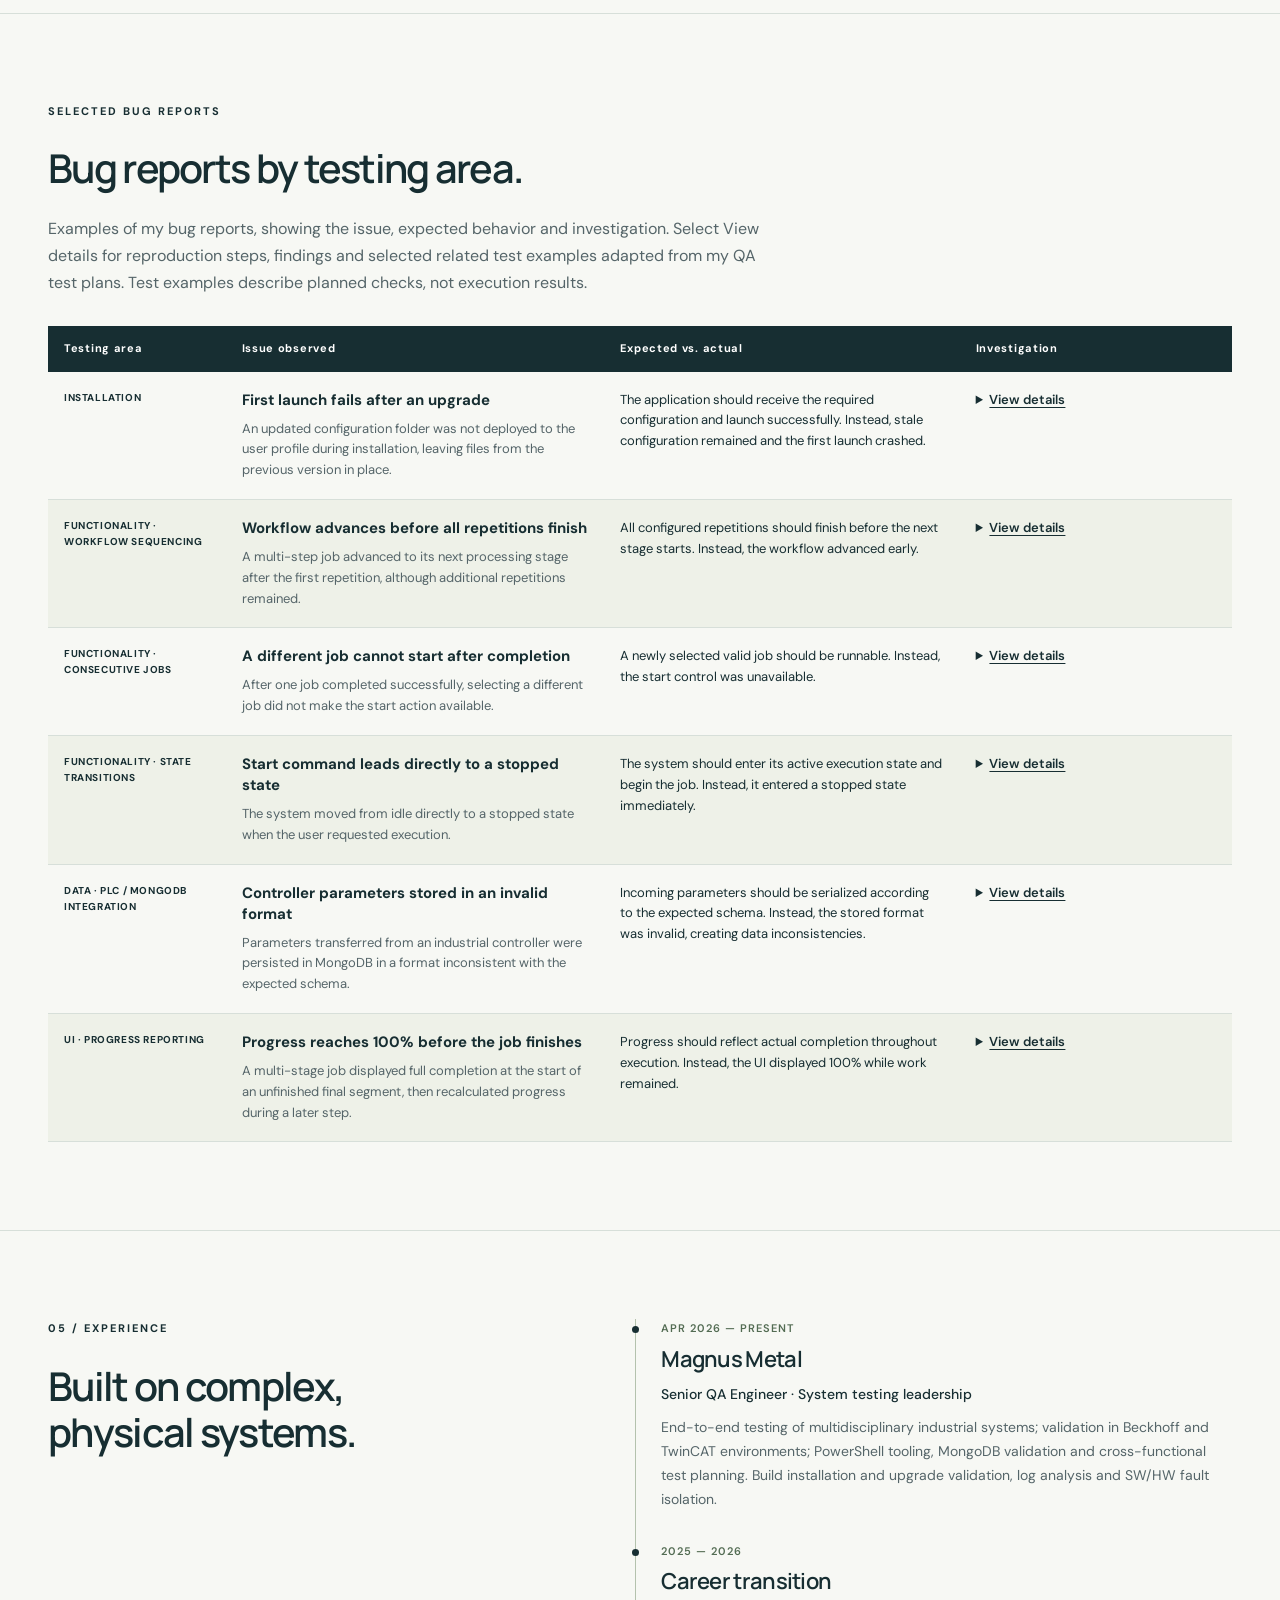
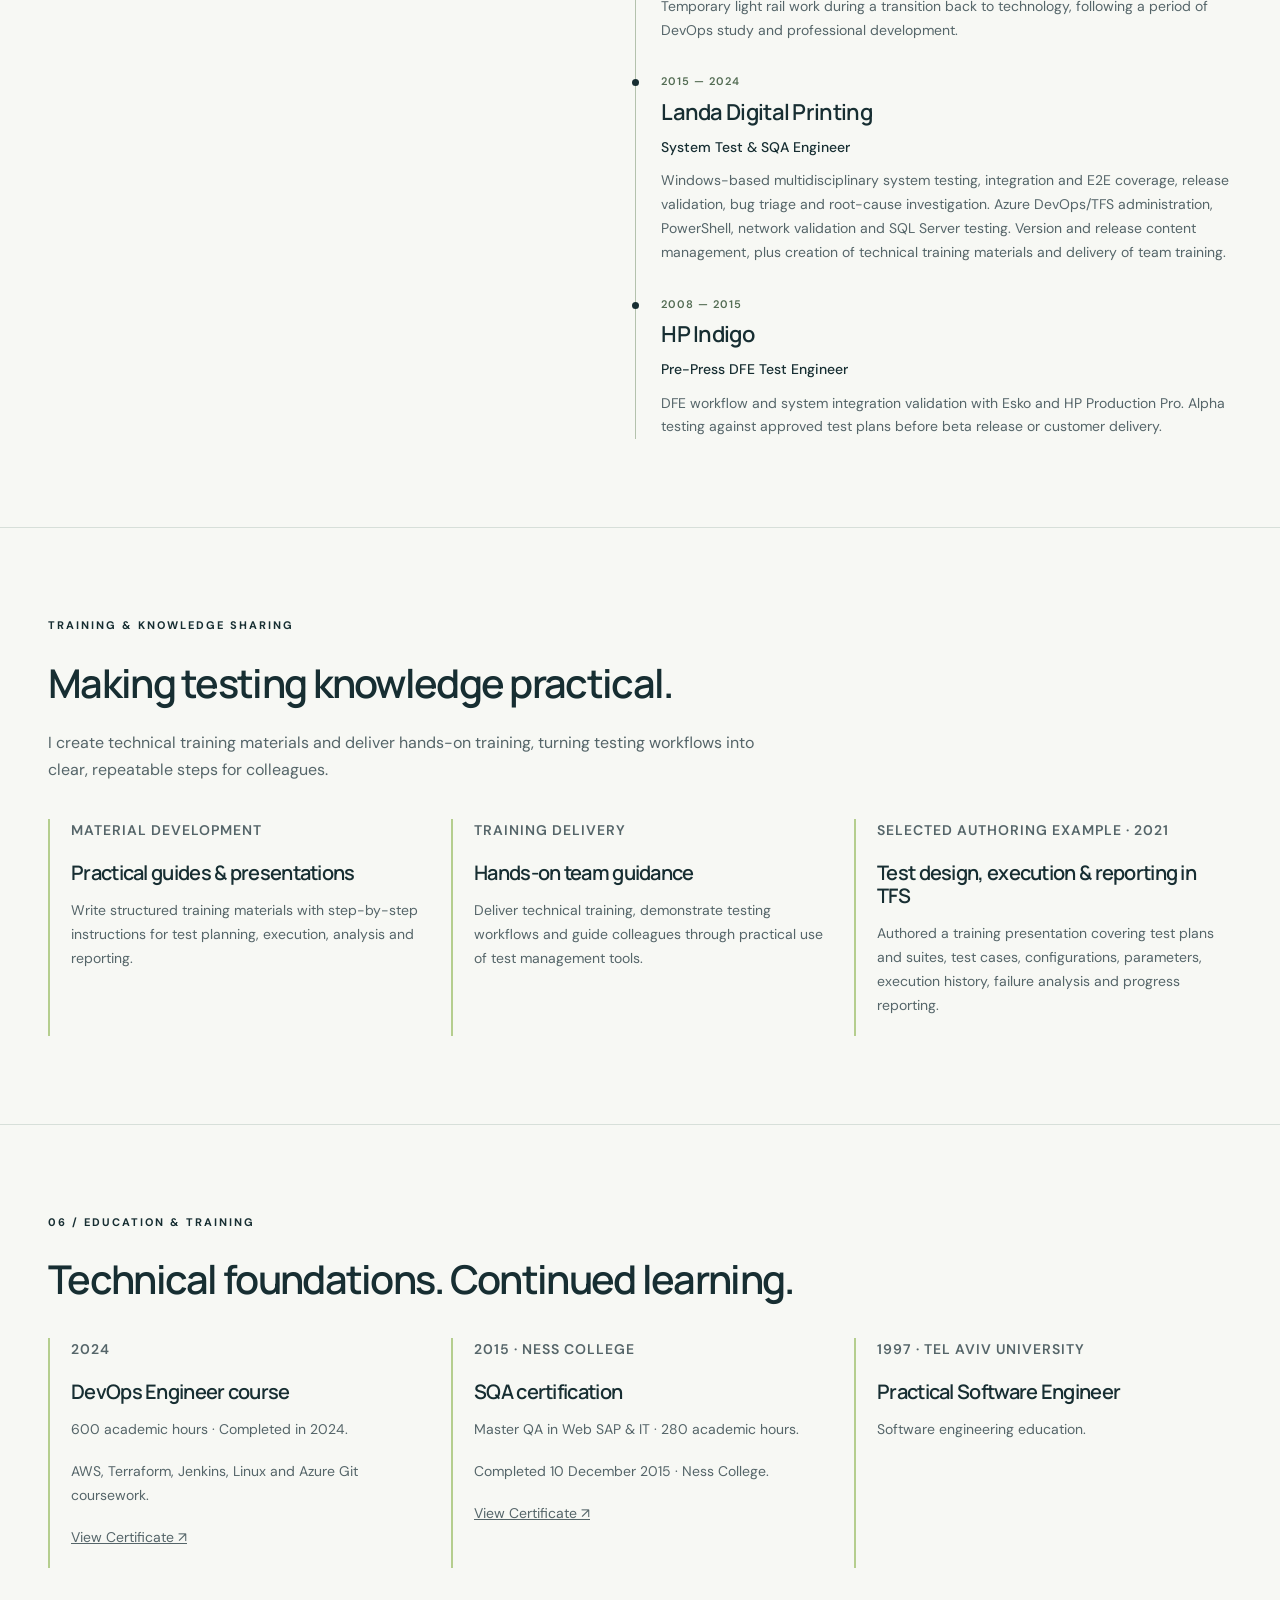
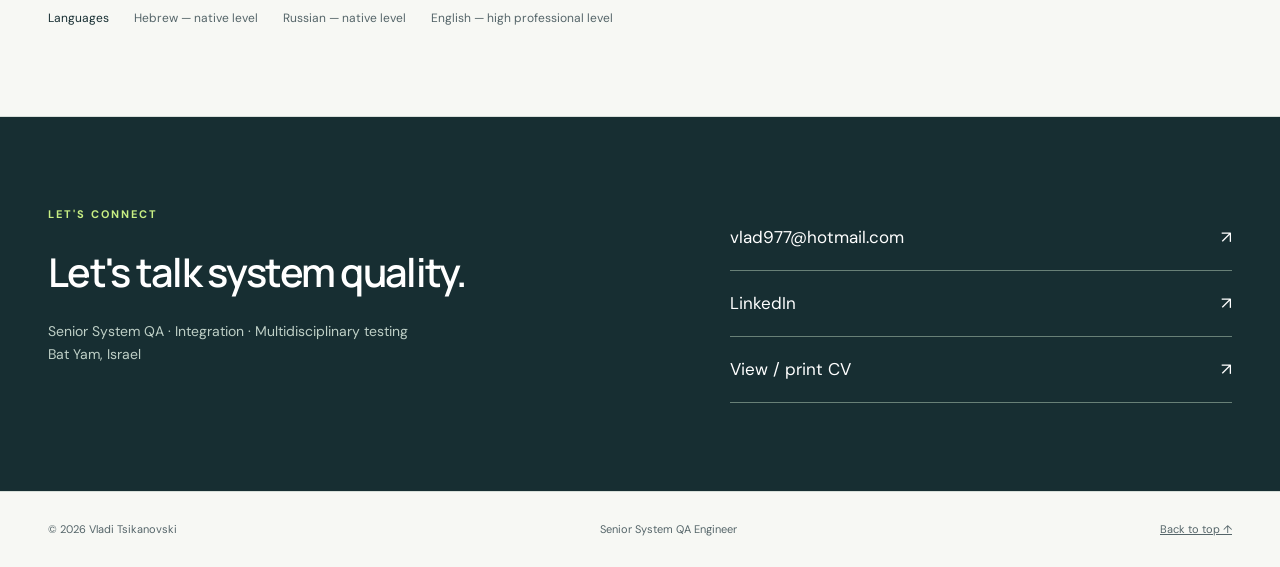
==== commit d1c7b934: "Add Tool Path and robot file generation coverage" ====
--- a/index.html
+++ b/index.html
@@ -7,7 +7,7 @@
 <section id="expertise"><p class="eyebrow">02 / EXPERTISE</p><h2>From test strategy to release evidence.</h2><div class="grid expertise"><article><span class="number">01</span><h3>System & integration testing</h3><p>Validate multidisciplinary HW/SW behavior and the interfaces between applications, industrial controls and data layers.</p></article><article><span class="number">02</span><h3>Regression & E2E coverage</h3><p>Follow complete workflows, check negative scenarios and verify that changes preserve existing functionality.</p></article><article><span class="number">03</span><h3>ECO / FCO test planning</h3><p>Build structured validation coverage for engineering and field changes, including affected functions and regression scope.</p></article><article><span class="number">04</span><h3>Log analysis & SW/HW fault isolation</h3><p>Analyze logs and correlate system behavior, network traffic and database evidence to isolate software, hardware, communication and configuration faults.</p></article><article><span class="number">05</span><h3>API testing</h3><p>Validate requests, responses, status codes and data consistency, including error handling and negative scenarios across system interfaces.</p></article><article><span class="number">06</span><h3>Desktop & web applications</h3><p>Test functional behavior and complete user workflows across Windows desktop and web applications, with integration and regression coverage.</p></article><article><span class="number">07</span><h3>Version & release content management</h3><p>Track builds and release scope: included features, fixes and known issues. Align test coverage and results with the relevant version and configuration.</p></article><article><span class="number">08</span><h3>Installation & upgrade validation</h3><p>Install and validate builds, check upgrades and environment configuration, and run post-installation sanity and regression tests on physical systems and virtual machines.</p></article></div></section>
 <section id="tools" class="tools"><div><p class="eyebrow">03 / TOOLS & TECHNOLOGIES</p><h2>A practical testing toolkit.</h2></div><dl><div><dt>Environments</dt><dd>Windows <i>·</i> Virtual Machines <i>·</i> PowerShell</dd></div><div><dt>Quality & delivery</dt><dd>Azure DevOps / TFS <i>·</i> Azure Repos / Git <i>·</i> GitHub <i>·</i> Visual Studio (prior hands-on experience) <i>·</i> STP / STD <i>·</i> Test plans <i>·</i> Release content tracking <i>·</i> Test progress reports</dd></div><div><dt>Data validation</dt><dd>MongoDB <i>·</i> Microsoft SQL Server</dd></div><div><dt>Industrial control</dt><dd>PLC <i>·</i> Beckhoff <i>·</i> TwinCAT <i>·</i> CODESYS</dd></div><div><dt>Networking</dt><dd>Wireshark <i>·</i> TCP/IP <i>·</i> MODBUS</dd></div><div><dt>Coursework familiarity</dt><dd>Linux, AWS, Terraform and Jenkins through DevOps training. Eager to apply the Linux knowledge gained through DevOps training in a professional setting.</dd></div></dl></section>
 <section id="work"><p class="eyebrow">04 / SELECTED CASE STUDIES</p><h2>How I approach system quality.</h2><p class="section-intro">Selected testing approaches from my work with complex systems, focused on methods and professional practice.</p><div class="cases"><article><div class="case-label">CASE 01 <span>INTEGRATION / E2E</span></div><h3>Validating a complete industrial workflow</h3><p class="challenge">The challenge: individual components can pass while their combined workflow still fails.</p><dl><dt>Approach</dt><dd>Map expected behavior across the Windows application, control interfaces and data layer. Define prerequisites, execute normal and negative paths, and correlate observable behavior with logs and stored data.</dd><dt>Evidence to capture</dt><dd>Reproducible steps, environment and version details, expected versus actual behavior, and focused evidence for cross-functional triage.</dd></dl></article><article><div class="case-label">CASE 02 <span>CHANGE / REGRESSION</span></div><h3>Planning validation around an ECO or FCO</h3><p class="challenge">The challenge: a targeted change can affect functions beyond its immediate scope.</p><dl><dt>Approach</dt><dd>Identify affected requirements and interfaces, establish a baseline, and combine targeted validation with risk-based regression and relevant end-to-end workflows.</dd><dt>Evidence to capture</dt><dd>A traceable test plan, configuration records, execution results and clearly documented remaining issues for the release decision.</dd></dl></article><article><div class="case-label">CASE 03 <span>DIAGNOSTICS / DATA</span></div><h3>Investigating a cross-system failure</h3><p class="challenge">The visible symptom may appear far from the source of the defect.</p><dl><dt>Approach</dt><dd>Reproduce the scenario in a controlled environment, analyze application and system logs, align timestamps, inspect relevant network traffic with Wireshark, and validate database state with MongoDB or SQL Server. Use the combined evidence to isolate whether the fault originates in software, hardware, communication or configuration.</dd><dt>Evidence to capture</dt><dd>A concise defect report connecting the symptom, sequence of events and supporting observations, followed by fix verification and regression checks.</dd></dl></article></div></section>
-<section id="feature-requirements"><p class="eyebrow">FEATURE TEST COVERAGE</p><h2>Features covered by integration &amp; regression tests.</h2><p class="section-intro">Selected test cases prepared for PLC integration, hardware/software behavior and application workflows. Open View test case for preconditions, steps, expected results and evidence. These examples describe test design; they do not report execution results.</p><div class="bug-table-wrap"><table class="bug-table"><caption class="sr-only">Features and related integration and regression test examples</caption><thead><tr><th scope="col">Feature</th><th scope="col">Test coverage</th><th scope="col">Validation focus</th><th scope="col">Test case</th></tr></thead><tbody><tr><td>PLC readiness &amp; start interlocks</td><td><strong>Integration · Regression · Negative</strong></td><td>Check UI/controller agreement, startup progression and blocked-start recovery in simulation.</td><td><details><summary>View test case<span class="sr-only">: PLC readiness &amp; start interlocks</span></summary><dl><dt>State transition and readiness test</dt><dt>Preconditions</dt><dd>An approved simulation job, known readiness baseline and synchronized monitoring.</dd><dt>Step 1</dt><dd>Confirm the initial state in the UI and controller.</dd><dt>Expected result</dt><dd>Both sources agree and no unexpected active or error state is present.</dd><dt>Step 2</dt><dd>Have an authorized operator or simulator initiate the ready scenario.</dd><dt>Expected result</dt><dd>The approved state sequence reaches active execution within the defined timeout.</dd><dt>Step 3</dt><dd>In a separate scenario, make one simulated component unavailable.</dd><dt>Expected result</dt><dd>Execution remains blocked and the unavailable component and reason are identifiable.</dd><dt>Step 4</dt><dd>Restore readiness and perform the approved recovery.</dd><dt>Expected result</dt><dd>Recovery follows the defined behavior without an automatic restart.</dd><dt>Evidence</dt><dd>Correlate application logs, events, controller signals and database records by timestamp and job identity.</dd></dl></details></td></tr><tr><td>PLC emergency signal &amp; recovery</td><td><strong>PLC / HW-SW Integration · Regression</strong></td><td>Verify physical emergency input propagation, blocked execution and recovery without automatic restart.</td><td><details><summary>View test case<span class="sr-only">: PLC emergency signal &amp; recovery</span></summary><dl><dt>Preconditions</dt><dd>Approved simulation activity in a controlled test environment; a trained operator handles the physical control. Automation only monitors.</dd><dt>Step 1</dt><dd>Confirm that UI and PLC agree on the active simulated job.</dd><dt>Expected result</dt><dd>Both sources show the same job and initial state.</dd><dt>Step 2</dt><dd>Have the trained operator activate the designated physical emergency control.</dd><dt>Expected result</dt><dd>The PLC receives the signal; UI and controller reach the expected error state within the approved response time, and simulated activity stops.</dd><dt>Step 3</dt><dd>Inspect status and event records.</dd><dt>Expected result</dt><dd>Execution and resume remain blocked; evidence identifies the physical source without duplicate or malformed records.</dd><dt>Step 4</dt><dd>Have the operator release the control and follow the approved reset procedure.</dd><dt>Expected result</dt><dd>The system reaches the defined recovery state and does not restart automatically.</dd><dt>Evidence</dt><dd>Correlate PLC signals, UI state, application logs, events and database records by timestamp and job identity. Record response time against the approved requirement.</dd></dl></details></td></tr><tr><td>PLC controlled stop sequence</td><td><strong>PLC / HW-SW Integration · Regression</strong></td><td>Verify coordinated stopping, final idle state and consistent command reporting.</td><td><details><summary>View test case<span class="sr-only">: PLC controlled stop sequence</span></summary><dl><dt>Preconditions</dt><dd>An approved simulation job is active; an authorized operator issues Stop while monitoring is synchronized.</dd><dt>Step 1</dt><dd>Compare the active job and state in UI and PLC.</dd><dt>Expected result</dt><dd>The sources agree and the Stop control has the expected availability.</dd><dt>Step 2</dt><dd>Have the operator issue one Stop request.</dd><dt>Expected result</dt><dd>The controller and UI enter the expected stopping sequence once.</dd><dt>Step 3</dt><dd>Monitor pending simulated activity through completion of the stop.</dd><dt>Expected result</dt><dd>No new execution action begins; pending activity ends according to the defined behavior.</dd><dt>Step 4</dt><dd>Verify the final state and logs.</dd><dt>Expected result</dt><dd>The system reaches idle within the approved timeout, records the ordered transition and remains idle until a new authorized request.</dd><dt>Evidence</dt><dd>Correlate PLC signals, UI state, application logs, events and database records by timestamp and job identity. Record response time against the approved requirement.</dd></dl></details></td></tr><tr><td>Recipe &amp; job workflow</td><td><strong>Integration · Regression · Boundary · Negative</strong></td><td>Import and save data, load a job, validate selection and check control states.</td><td><details><summary>View test case<span class="sr-only">: Recipe &amp; job workflow</span></summary><dl><dt>Recipe and job functional test</dt><dt>Preconditions</dt><dd>An idle QA environment and approved valid and invalid input files.</dd><dt>Step 1</dt><dd>Import valid input and save once.</dd><dt>Expected result</dt><dd>One item is saved with matching names, source data and layout values.</dd><dt>Step 2</dt><dd>Load the saved item into the job view.</dd><dt>Expected result</dt><dd>The selected job, quantities and execution range match the saved data.</dd><dt>Step 3</dt><dd>Select a valid range, then try a reversed or out-of-range selection.</dd><dt>Expected result</dt><dd>Valid selections are retained; invalid ranges are rejected and cannot enable execution.</dd><dt>Step 4</dt><dd>Navigate between views and inspect the selected job and Run state without starting it.</dd><dt>Expected result</dt><dd>The correct data and approved control states remain consistent.</dd><dt>Evidence</dt><dd>Record the selected data, control states and expected versus actual behavior.</dd></dl></details></td></tr><tr><td>Diagnostics &amp; counters</td><td><strong>Integration · Regression · Boundary</strong></td><td>Validate source-to-UI values, refresh behavior and navigation consistency.</td><td><details><summary>View test case<span class="sr-only">: Diagnostics &amp; counters</span></summary><dl><dt>Diagnostics and counters functional test</dt><dt>Preconditions</dt><dd>Approved source values, expected units and a configured refresh interval are available.</dd><dt>Step 1</dt><dd>Open a configured diagnostic graph.</dd><dt>Expected result</dt><dd>The title, series, units and timestamps match the selected source.</dd><dt>Step 2</dt><dd>Observe at least two refresh intervals.</dd><dt>Expected result</dt><dd>New values arrive in order without frozen or duplicate points.</dd><dt>Step 3</dt><dd>Select a known counter and compare its value with the approved source.</dd><dt>Expected result</dt><dd>The value, unit and numeric format are accurate.</dd><dt>Step 4</dt><dd>Switch views, search for a missing item, clear the search and reload.</dd><dt>Expected result</dt><dd>The correct current data returns without stale, mixed or duplicate content.</dd><dt>Evidence</dt><dd>Capture source comparisons, timestamps, search results and refresh behavior.</dd></dl></details></td></tr></tbody></table></div></section>
+<section id="feature-requirements"><p class="eyebrow">FEATURE TEST COVERAGE</p><h2>Features covered by integration &amp; regression tests.</h2><p class="section-intro">Selected test cases prepared for PLC integration, hardware/software behavior and application workflows. Open View test case for preconditions, steps, expected results and evidence. These examples describe test design; they do not report execution results.</p><div class="bug-table-wrap"><table class="bug-table"><caption class="sr-only">Features and related integration and regression test examples</caption><thead><tr><th scope="col">Feature</th><th scope="col">Test coverage</th><th scope="col">Validation focus</th><th scope="col">Test case</th></tr></thead><tbody><tr><td>Tool Path &amp; robot file generation</td><td><strong>PLC / Robot Integration · Regression · Green Flow</strong></td><td>Validate Tool Path selection through PLC coordination to program-file generation on the correct robot.</td><td><details><summary>View test case<span class="sr-only">: Tool Path &amp; robot file generation</span></summary><dl><dt>Preconditions</dt><dd>An approved QA job in simulation or dry-run mode, a ready target robot, an agreed tool-to-robot mapping and read-only reference files. The operator controls execution; automation monitors. Generated files are not created, edited or deleted manually.</dd><dt>Step 1</dt><dd>Select one approved Tool Path and verify its range, preview and target robot against the test baseline.</dd><dt>Expected result</dt><dd>The selected path, tool and robot agree; unrelated paths are not selected.</dd><dt>Step 2</dt><dd>Record file names, sizes and modification times on target and non-target robots before the test.</dd><dt>Expected result</dt><dd>A baseline is available to distinguish new or updated output from stale files.</dd><dt>Step 3</dt><dd>Have the authorized operator or simulator initiate the selected path once. Monitor UI and PLC status.</dd><dt>Expected result</dt><dd>One simulated request is accepted and UI, PLC and robot selection remain consistent.</dd><dt>Step 4</dt><dd>Inspect the generated robot program files after preparation.</dd><dt>Expected result</dt><dd>Required files are present, non-empty and current. File count and sequence match expectations, with no missing or duplicate sequence entries.</dd><dt>Step 5</dt><dd>Compare output with the selected job and approved reference structure; inspect non-target robots.</dd><dt>Expected result</dt><dd>Job identity, Tool Path and execution order match. No unintended program files are created or modified on non-target robots.</dd><dt>Evidence &amp; regression coverage</dt><dd>Correlate file metadata, transfer status, PLC signals, application logs, events and database records by job and timestamp. Repeat for the supported Tool Paths against their approved robot mappings when validating a changed build.</dd></dl></details></td></tr><tr><td>PLC readiness &amp; start interlocks</td><td><strong>Integration · Regression · Negative</strong></td><td>Check UI/controller agreement, startup progression and blocked-start recovery in simulation.</td><td><details><summary>View test case<span class="sr-only">: PLC readiness &amp; start interlocks</span></summary><dl><dt>State transition and readiness test</dt><dt>Preconditions</dt><dd>An approved simulation job, known readiness baseline and synchronized monitoring.</dd><dt>Step 1</dt><dd>Confirm the initial state in the UI and controller.</dd><dt>Expected result</dt><dd>Both sources agree and no unexpected active or error state is present.</dd><dt>Step 2</dt><dd>Have an authorized operator or simulator initiate the ready scenario.</dd><dt>Expected result</dt><dd>The approved state sequence reaches active execution within the defined timeout.</dd><dt>Step 3</dt><dd>In a separate scenario, make one simulated component unavailable.</dd><dt>Expected result</dt><dd>Execution remains blocked and the unavailable component and reason are identifiable.</dd><dt>Step 4</dt><dd>Restore readiness and perform the approved recovery.</dd><dt>Expected result</dt><dd>Recovery follows the defined behavior without an automatic restart.</dd><dt>Evidence</dt><dd>Correlate application logs, events, controller signals and database records by timestamp and job identity.</dd></dl></details></td></tr><tr><td>PLC emergency signal &amp; recovery</td><td><strong>PLC / HW-SW Integration · Regression</strong></td><td>Verify physical emergency input propagation, blocked execution and recovery without automatic restart.</td><td><details><summary>View test case<span class="sr-only">: PLC emergency signal &amp; recovery</span></summary><dl><dt>Preconditions</dt><dd>Approved simulation activity in a controlled test environment; a trained operator handles the physical control. Automation only monitors.</dd><dt>Step 1</dt><dd>Confirm that UI and PLC agree on the active simulated job.</dd><dt>Expected result</dt><dd>Both sources show the same job and initial state.</dd><dt>Step 2</dt><dd>Have the trained operator activate the designated physical emergency control.</dd><dt>Expected result</dt><dd>The PLC receives the signal; UI and controller reach the expected error state within the approved response time, and simulated activity stops.</dd><dt>Step 3</dt><dd>Inspect status and event records.</dd><dt>Expected result</dt><dd>Execution and resume remain blocked; evidence identifies the physical source without duplicate or malformed records.</dd><dt>Step 4</dt><dd>Have the operator release the control and follow the approved reset procedure.</dd><dt>Expected result</dt><dd>The system reaches the defined recovery state and does not restart automatically.</dd><dt>Evidence</dt><dd>Correlate PLC signals, UI state, application logs, events and database records by timestamp and job identity. Record response time against the approved requirement.</dd></dl></details></td></tr><tr><td>PLC controlled stop sequence</td><td><strong>PLC / HW-SW Integration · Regression</strong></td><td>Verify coordinated stopping, final idle state and consistent command reporting.</td><td><details><summary>View test case<span class="sr-only">: PLC controlled stop sequence</span></summary><dl><dt>Preconditions</dt><dd>An approved simulation job is active; an authorized operator issues Stop while monitoring is synchronized.</dd><dt>Step 1</dt><dd>Compare the active job and state in UI and PLC.</dd><dt>Expected result</dt><dd>The sources agree and the Stop control has the expected availability.</dd><dt>Step 2</dt><dd>Have the operator issue one Stop request.</dd><dt>Expected result</dt><dd>The controller and UI enter the expected stopping sequence once.</dd><dt>Step 3</dt><dd>Monitor pending simulated activity through completion of the stop.</dd><dt>Expected result</dt><dd>No new execution action begins; pending activity ends according to the defined behavior.</dd><dt>Step 4</dt><dd>Verify the final state and logs.</dd><dt>Expected result</dt><dd>The system reaches idle within the approved timeout, records the ordered transition and remains idle until a new authorized request.</dd><dt>Evidence</dt><dd>Correlate PLC signals, UI state, application logs, events and database records by timestamp and job identity. Record response time against the approved requirement.</dd></dl></details></td></tr><tr><td>Recipe &amp; job workflow</td><td><strong>Integration · Regression · Boundary · Negative</strong></td><td>Import and save data, load a job, validate selection and check control states.</td><td><details><summary>View test case<span class="sr-only">: Recipe &amp; job workflow</span></summary><dl><dt>Recipe and job functional test</dt><dt>Preconditions</dt><dd>An idle QA environment and approved valid and invalid input files.</dd><dt>Step 1</dt><dd>Import valid input and save once.</dd><dt>Expected result</dt><dd>One item is saved with matching names, source data and layout values.</dd><dt>Step 2</dt><dd>Load the saved item into the job view.</dd><dt>Expected result</dt><dd>The selected job, quantities and execution range match the saved data.</dd><dt>Step 3</dt><dd>Select a valid range, then try a reversed or out-of-range selection.</dd><dt>Expected result</dt><dd>Valid selections are retained; invalid ranges are rejected and cannot enable execution.</dd><dt>Step 4</dt><dd>Navigate between views and inspect the selected job and Run state without starting it.</dd><dt>Expected result</dt><dd>The correct data and approved control states remain consistent.</dd><dt>Evidence</dt><dd>Record the selected data, control states and expected versus actual behavior.</dd></dl></details></td></tr><tr><td>Diagnostics &amp; counters</td><td><strong>Integration · Regression · Boundary</strong></td><td>Validate source-to-UI values, refresh behavior and navigation consistency.</td><td><details><summary>View test case<span class="sr-only">: Diagnostics &amp; counters</span></summary><dl><dt>Diagnostics and counters functional test</dt><dt>Preconditions</dt><dd>Approved source values, expected units and a configured refresh interval are available.</dd><dt>Step 1</dt><dd>Open a configured diagnostic graph.</dd><dt>Expected result</dt><dd>The title, series, units and timestamps match the selected source.</dd><dt>Step 2</dt><dd>Observe at least two refresh intervals.</dd><dt>Expected result</dt><dd>New values arrive in order without frozen or duplicate points.</dd><dt>Step 3</dt><dd>Select a known counter and compare its value with the approved source.</dd><dt>Expected result</dt><dd>The value, unit and numeric format are accurate.</dd><dt>Step 4</dt><dd>Switch views, search for a missing item, clear the search and reload.</dd><dt>Expected result</dt><dd>The correct current data returns without stale, mixed or duplicate content.</dd><dt>Evidence</dt><dd>Capture source comparisons, timestamps, search results and refresh behavior.</dd></dl></details></td></tr></tbody></table></div></section>
 <section id="bug-reports"><p class="eyebrow">SELECTED BUG REPORTS</p><h2>Bug reports by testing area.</h2><p class="section-intro">Examples of my bug reports, showing the issue, expected behavior and investigation. Select View details for reproduction steps, findings and selected related test examples adapted from my QA test plans. Test examples describe planned checks, not execution results.</p><div class="bug-table-wrap"><table class="bug-table"><caption class="sr-only">Six selected bug reports organized by testing area</caption><thead><tr><th scope="col">Testing area</th><th scope="col">Issue observed</th><th scope="col">Expected vs. actual</th><th scope="col">Investigation</th></tr></thead><tbody><tr><td>INSTALLATION</td><td><strong>First launch fails after an upgrade</strong><p>An updated configuration folder was not deployed to the user profile during installation, leaving files from the previous version in place.</p></td><td>The application should receive the required configuration and launch successfully. Instead, stale configuration remained and the first launch crashed.</td><td><details><summary>View details<span class="sr-only">: First launch fails after an upgrade</span></summary><dl><dt>Reproduction</dt><dd>Install the updated build over an existing installation, inspect the user configuration folder, then launch the application.</dd><dt>Investigation &amp; reporting</dt><dd>Compared installed and user-profile configuration files and identified an unhandled exception in the application log. Manually copying the updated configuration restored application startup. This was a workaround, not evidence of a permanent installer fix.</dd><dt>Related test example</dt><dd>Post-upgrade startup and configuration</dd><dt>Test coverage</dt><dd>Post-upgrade sanity test</dd><dt>Preconditions</dt><dd>An approved upgrade is complete and a pre-upgrade configuration and data baseline is available.</dd><dt>Steps</dt><dd>Confirm the installed build and installer log. Launch the application and monitor initialization. Compare configuration and retained data with the baseline. Open the main application views.</dd><dt>Expected result</dt><dd>The expected build starts within the defined timeout, required services stay healthy, and approved configuration and data remain intact.</dd><dt>Evidence & logs</dt><dd>Review application logs and Windows Event Viewer for the launch period; correlate timestamps with service status and browser Console/Network errors.</dd></dl></details></td></tr><tr><td>FUNCTIONALITY · WORKFLOW SEQUENCING</td><td><strong>Workflow advances before all repetitions finish</strong><p>A multi-step job advanced to its next processing stage after the first repetition, although additional repetitions remained.</p></td><td>All configured repetitions should finish before the next stage starts. Instead, the workflow advanced early.</td><td><details><summary>View details<span class="sr-only">: Workflow advances before all repetitions finish</span></summary><dl><dt>Reproduction</dt><dd>Load a job with more than one repetition and a subsequent processing stage. Run it and observe the transition after the first repetition.</dd><dt>Investigation &amp; reporting</dt><dd>Documented the triggering job configuration and the precise transition where expected and actual behavior diverged.</dd></dl></details></td></tr><tr><td>FUNCTIONALITY · CONSECUTIVE JOBS</td><td><strong>A different job cannot start after completion</strong><p>After one job completed successfully, selecting a different job did not make the start action available.</p></td><td>A newly selected valid job should be runnable. Instead, the start control was unavailable.</td><td><details><summary>View details<span class="sr-only">: A different job cannot start after completion</span></summary><dl><dt>Reproduction</dt><dd>Complete one job, load a different job, select it for execution and inspect the start control.</dd><dt>Investigation &amp; reporting</dt><dd>Captured the sequence across consecutive jobs and the resulting UI state, distinguishing the issue from an initial-start scenario.</dd><dt>Related test example</dt><dd>Job selection and start-control availability</dd><dt>Test coverage</dt><dd>Recipe and job functional test; related coverage for this defect</dd><dt>Preconditions</dt><dd>A valid QA job is loaded in an idle test environment. This example checks selection and control state without starting execution.</dd><dt>Steps</dt><dd>Check that the selected job details match the saved input. Select a valid execution range and inspect Run availability. Try an invalid range, restore the valid selection, and recheck the control state.</dd><dt>Expected result</dt><dd>Displayed job data matches the selection. Invalid ranges cannot enable Run; valid selections expose the approved control state. The consecutive-job reproduction above provides the additional defect-specific context.</dd><dt>Evidence & logs</dt><dd>Capture the selected job, range and Run state for each step, with expected and actual results. This selection test alone does not prove that the consecutive-job defect is fixed.</dd></dl></details></td></tr><tr><td>FUNCTIONALITY · STATE TRANSITIONS</td><td><strong>Start command leads directly to a stopped state</strong><p>The system moved from idle directly to a stopped state when the user requested execution.</p></td><td>The system should enter its active execution state and begin the job. Instead, it entered a stopped state immediately.</td><td><details><summary>View details<span class="sr-only">: Start command leads directly to a stopped state</span></summary><dl><dt>Reproduction</dt><dd>Load and select a job, confirm the system is idle, then issue the start command.</dd><dt>Investigation &amp; reporting</dt><dd>Reported the precondition, triggering action and unexpected state transition to support focused investigation.</dd><dt>Related test example</dt><dd>Start-state transition and readiness checks</dd><dt>Test coverage</dt><dd>State-machine positive and negative tests</dd><dt>Preconditions</dt><dd>Use an approved simulation job with synchronized monitoring and a known readiness baseline. An authorized operator or simulator initiates execution.</dd><dt>Steps</dt><dd>Compare UI and controller states before the trigger. Monitor progression to active execution when all required components are ready. In a separate negative scenario, make one simulated component unavailable and observe the blocked transition and recovery.</dd><dt>Expected result</dt><dd>The ready scenario reaches active execution within the approved timeout. The unavailable-component scenario blocks execution with an identifiable reason; restoring readiness does not automatically restart the job.</dd><dt>Evidence & logs</dt><dd>Correlate UI status, controller signals, application logs, events and database records by timestamp and job identity to distinguish software-state errors from component readiness issues.</dd></dl></details></td></tr><tr><td>DATA · PLC / MONGODB INTEGRATION</td><td><strong>Controller parameters stored in an invalid format</strong><p>Parameters transferred from an industrial controller were persisted in MongoDB in a format inconsistent with the expected schema.</p></td><td>Incoming parameters should be serialized according to the expected schema. Instead, the stored format was invalid, creating data inconsistencies.</td><td><details><summary>View details<span class="sr-only">: Controller parameters stored in an invalid format</span></summary><dl><dt>Reproduction</dt><dd>Trigger a controller data transfer and inspect the stored documents in MongoDB.</dd><dt>Investigation &amp; reporting</dt><dd>Inspected raw documents and reported the format mismatch. The report requested an update to the relevant data-type definition; the supplied evidence does not establish a verified fix.</dd></dl></details></td></tr><tr><td>UI · PROGRESS REPORTING</td><td><strong>Progress reaches 100% before the job finishes</strong><p>A multi-stage job displayed full completion at the start of an unfinished final segment, then recalculated progress during a later step.</p></td><td>Progress should reflect actual completion throughout execution. Instead, the UI displayed 100% while work remained.</td><td><details><summary>View details<span class="sr-only">: Progress reaches 100% before the job finishes</span></summary><dl><dt>Reproduction</dt><dd>Run a job with multiple segments and processing steps, and observe the progress indicator as execution enters the final segment.</dd><dt>Investigation &amp; reporting</dt><dd>Correlated the displayed progress with execution-log entries identifying the current repetition and completed processing step, helping pinpoint the boundary where the indicator became inaccurate.</dd></dl></details></td></tr></tbody></table></div></section>
 
 <section id="experience" class="split experience"><div><p class="eyebrow">05 / EXPERIENCE</p><h2>Built on complex,<br>physical systems.</h2></div><div class="timeline"><article><p class="date">APR 2026 — PRESENT</p><h3>Magnus Metal</h3><p class="role">Senior QA Engineer · System testing leadership</p><p>End-to-end testing of multidisciplinary industrial systems; validation in Beckhoff and TwinCAT environments; PowerShell tooling, MongoDB validation and cross-functional test planning. Build installation and upgrade validation, log analysis and SW/HW fault isolation.</p></article><article><p class="date">2025 — 2026</p><h3>Career transition</h3><p>Temporary light rail work during a transition back to technology, following a period of DevOps study and professional development.</p></article><article><p class="date">2015 — 2024</p><h3>Landa Digital Printing</h3><p class="role">System Test & SQA Engineer</p><p>Windows-based multidisciplinary system testing, integration and E2E coverage, release validation, bug triage and root-cause investigation. Azure DevOps/TFS administration, PowerShell, network validation and SQL Server testing. Version and release content management, plus creation of technical training materials and delivery of team training.</p></article><article><p class="date">2008 — 2015</p><h3>HP Indigo</h3><p class="role">Pre-Press DFE Test Engineer</p><p>DFE workflow and system integration validation with Esko and HP Production Pro. Alpha testing against approved test plans before beta release or customer delivery.</p></article></div></section>
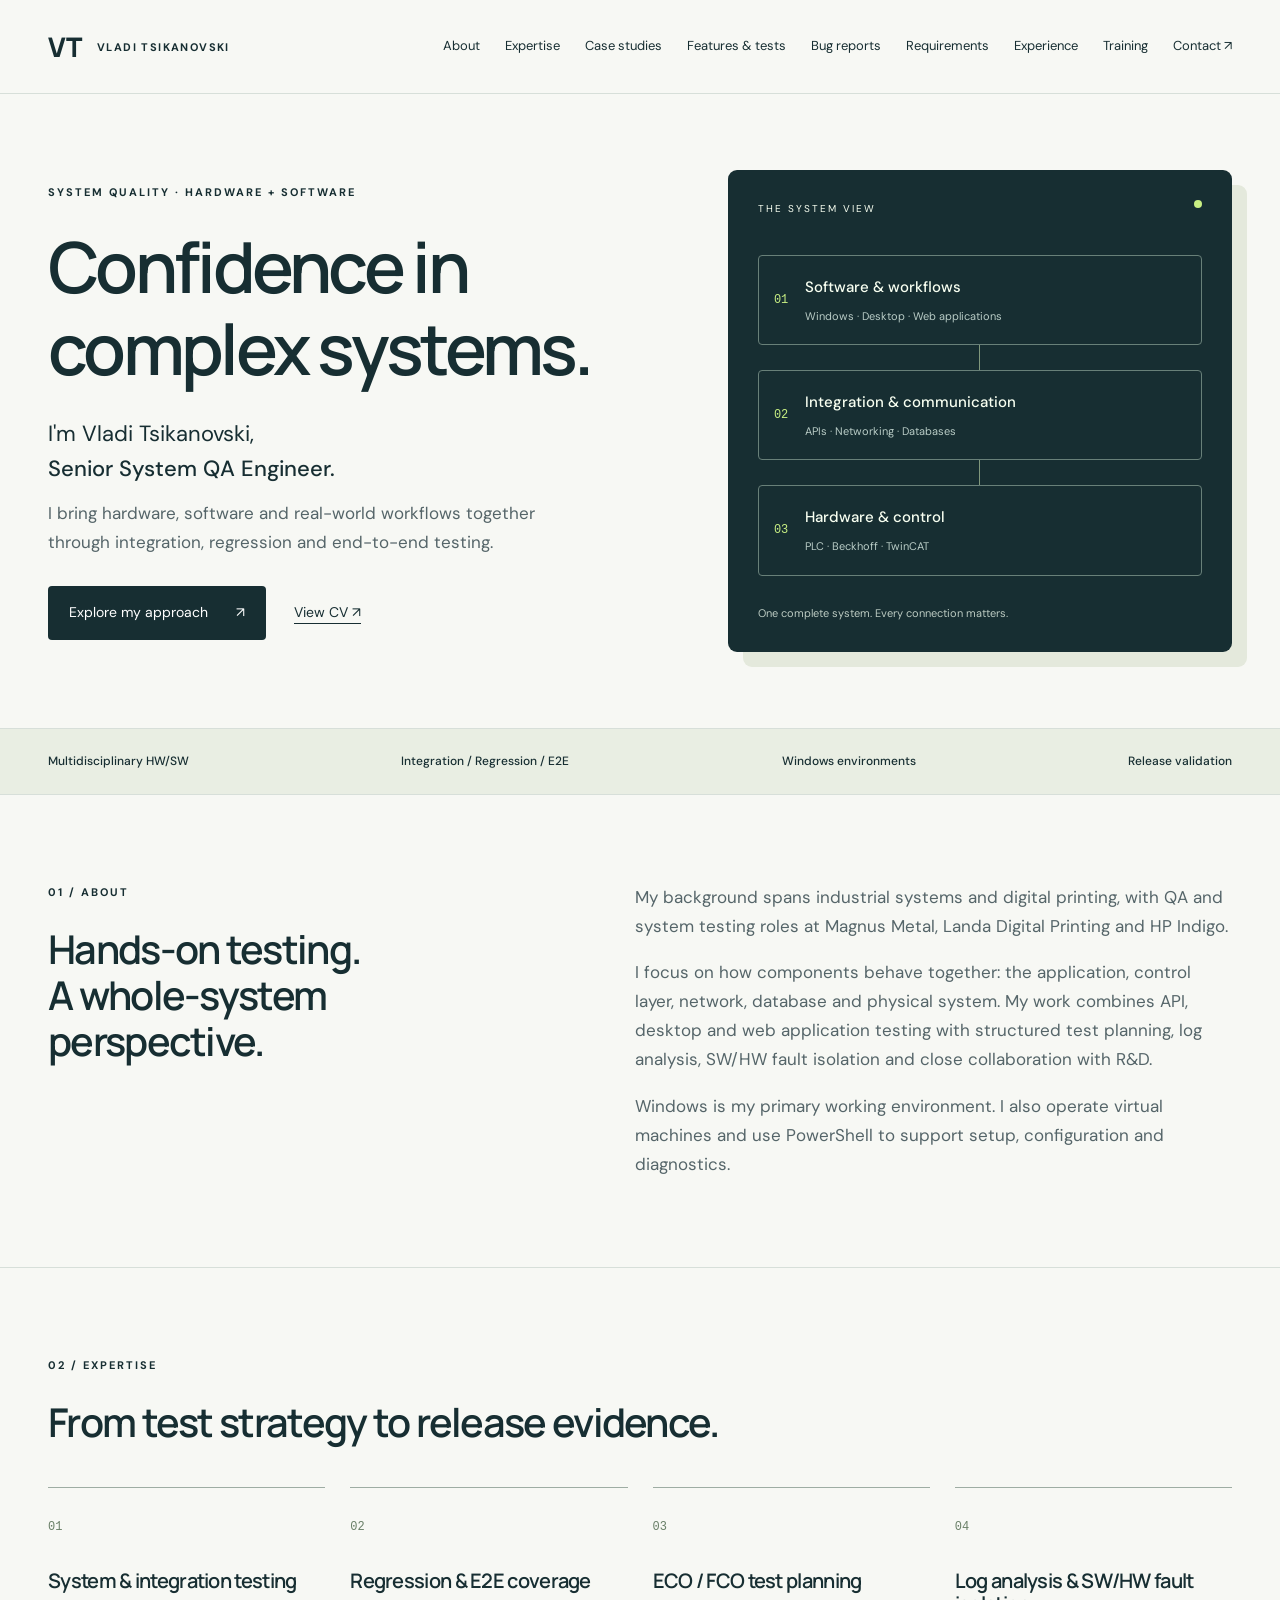
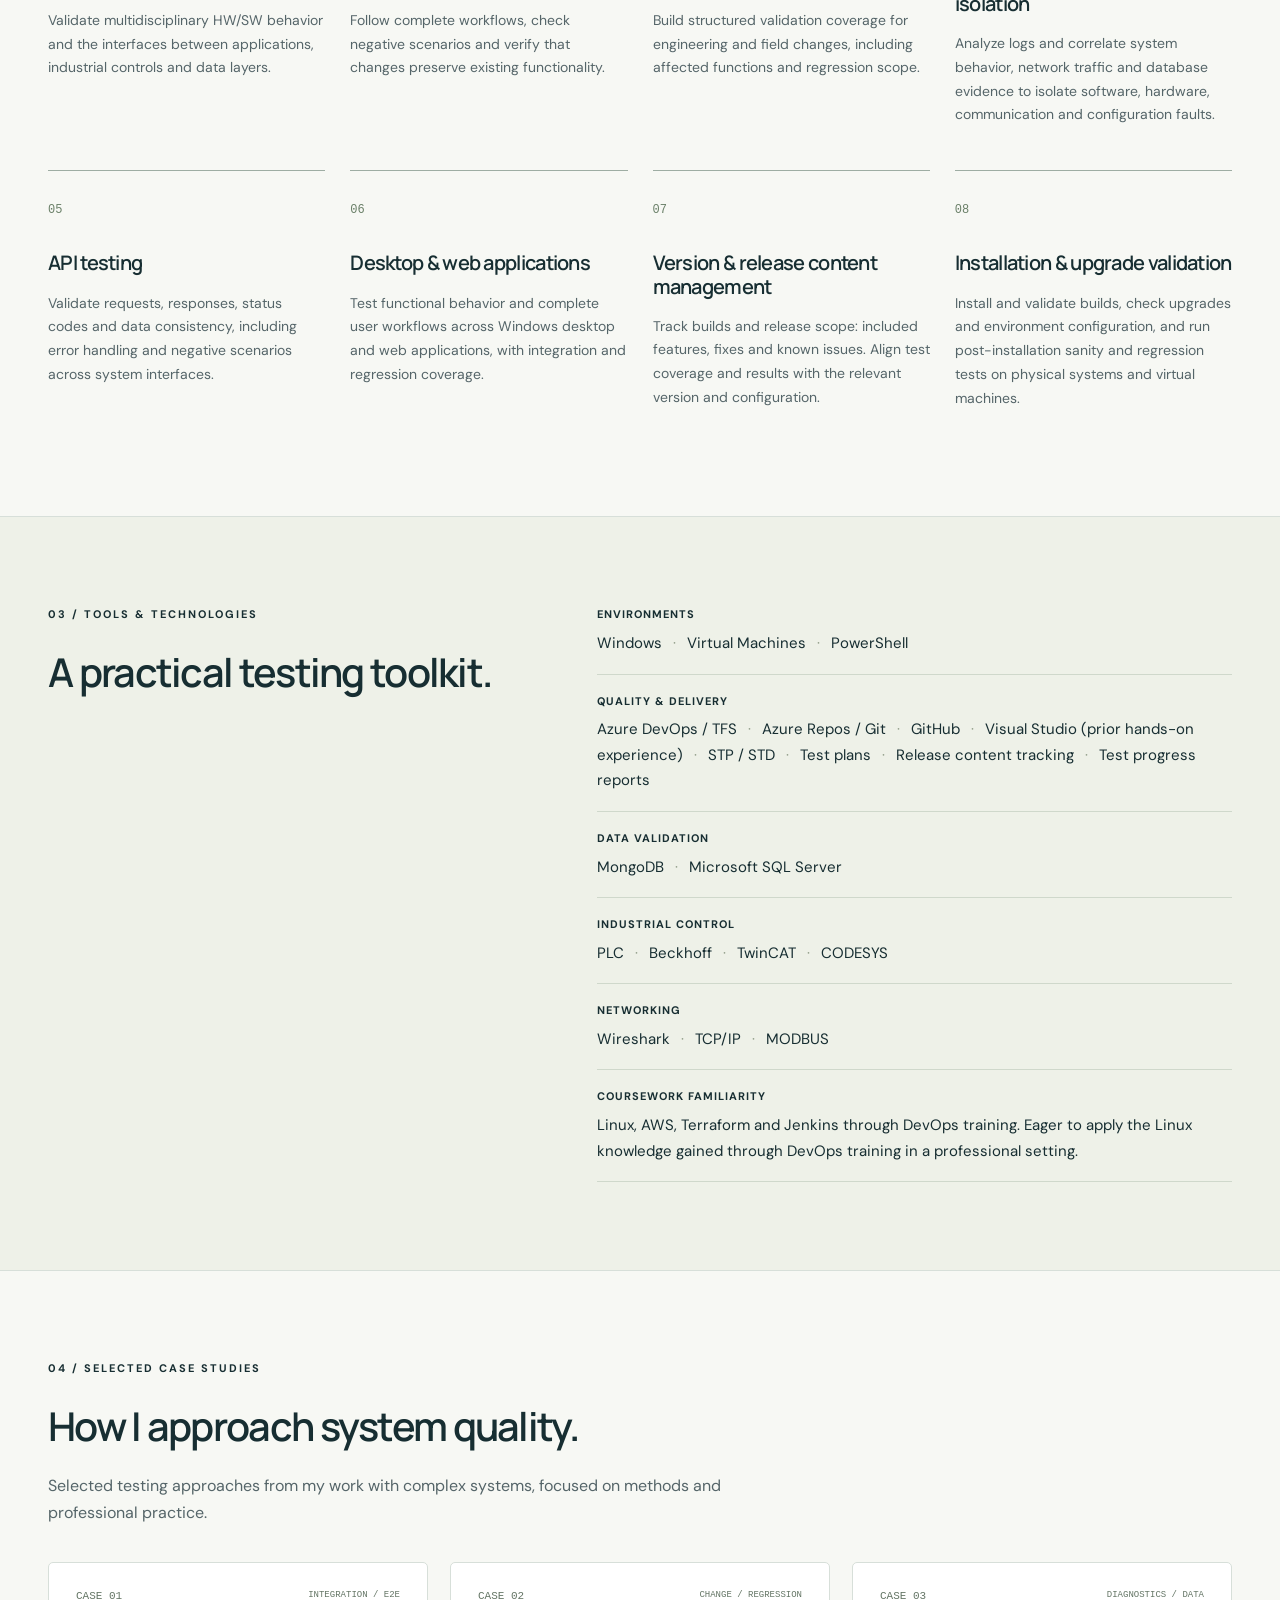
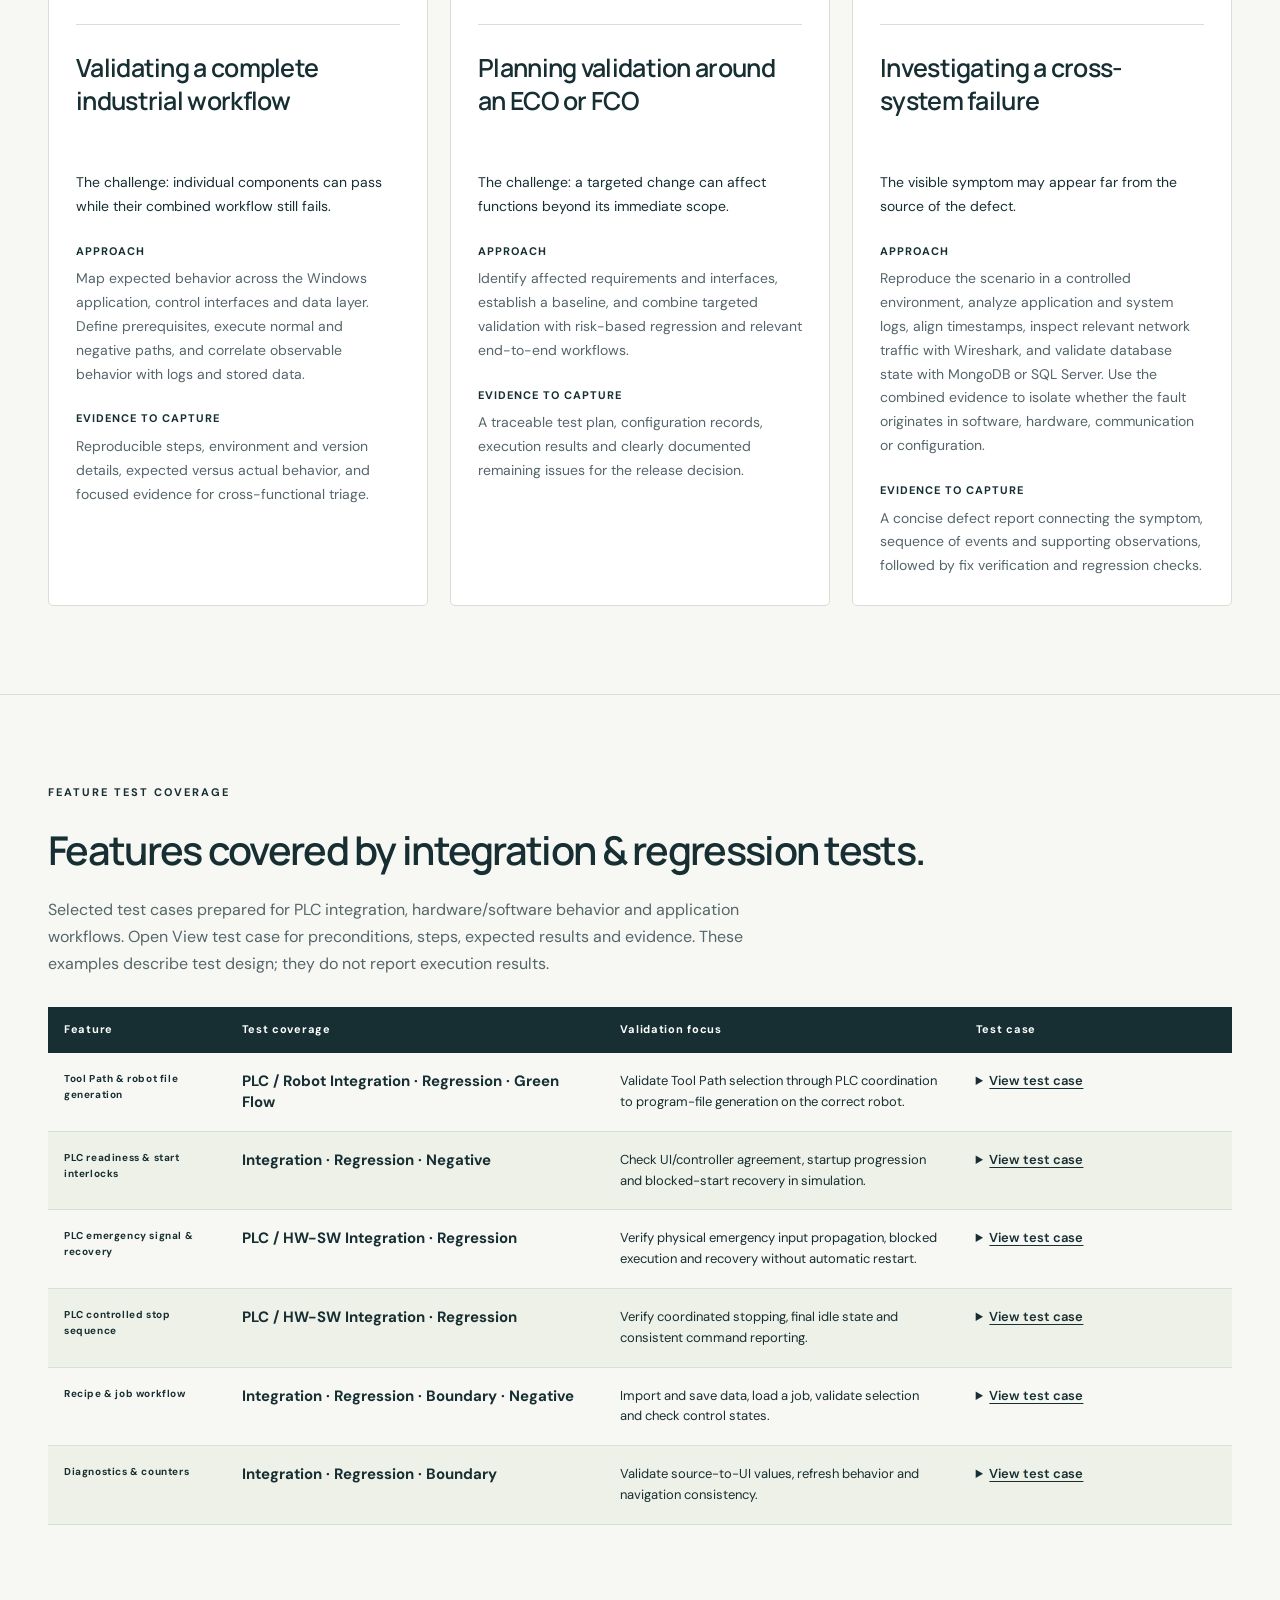
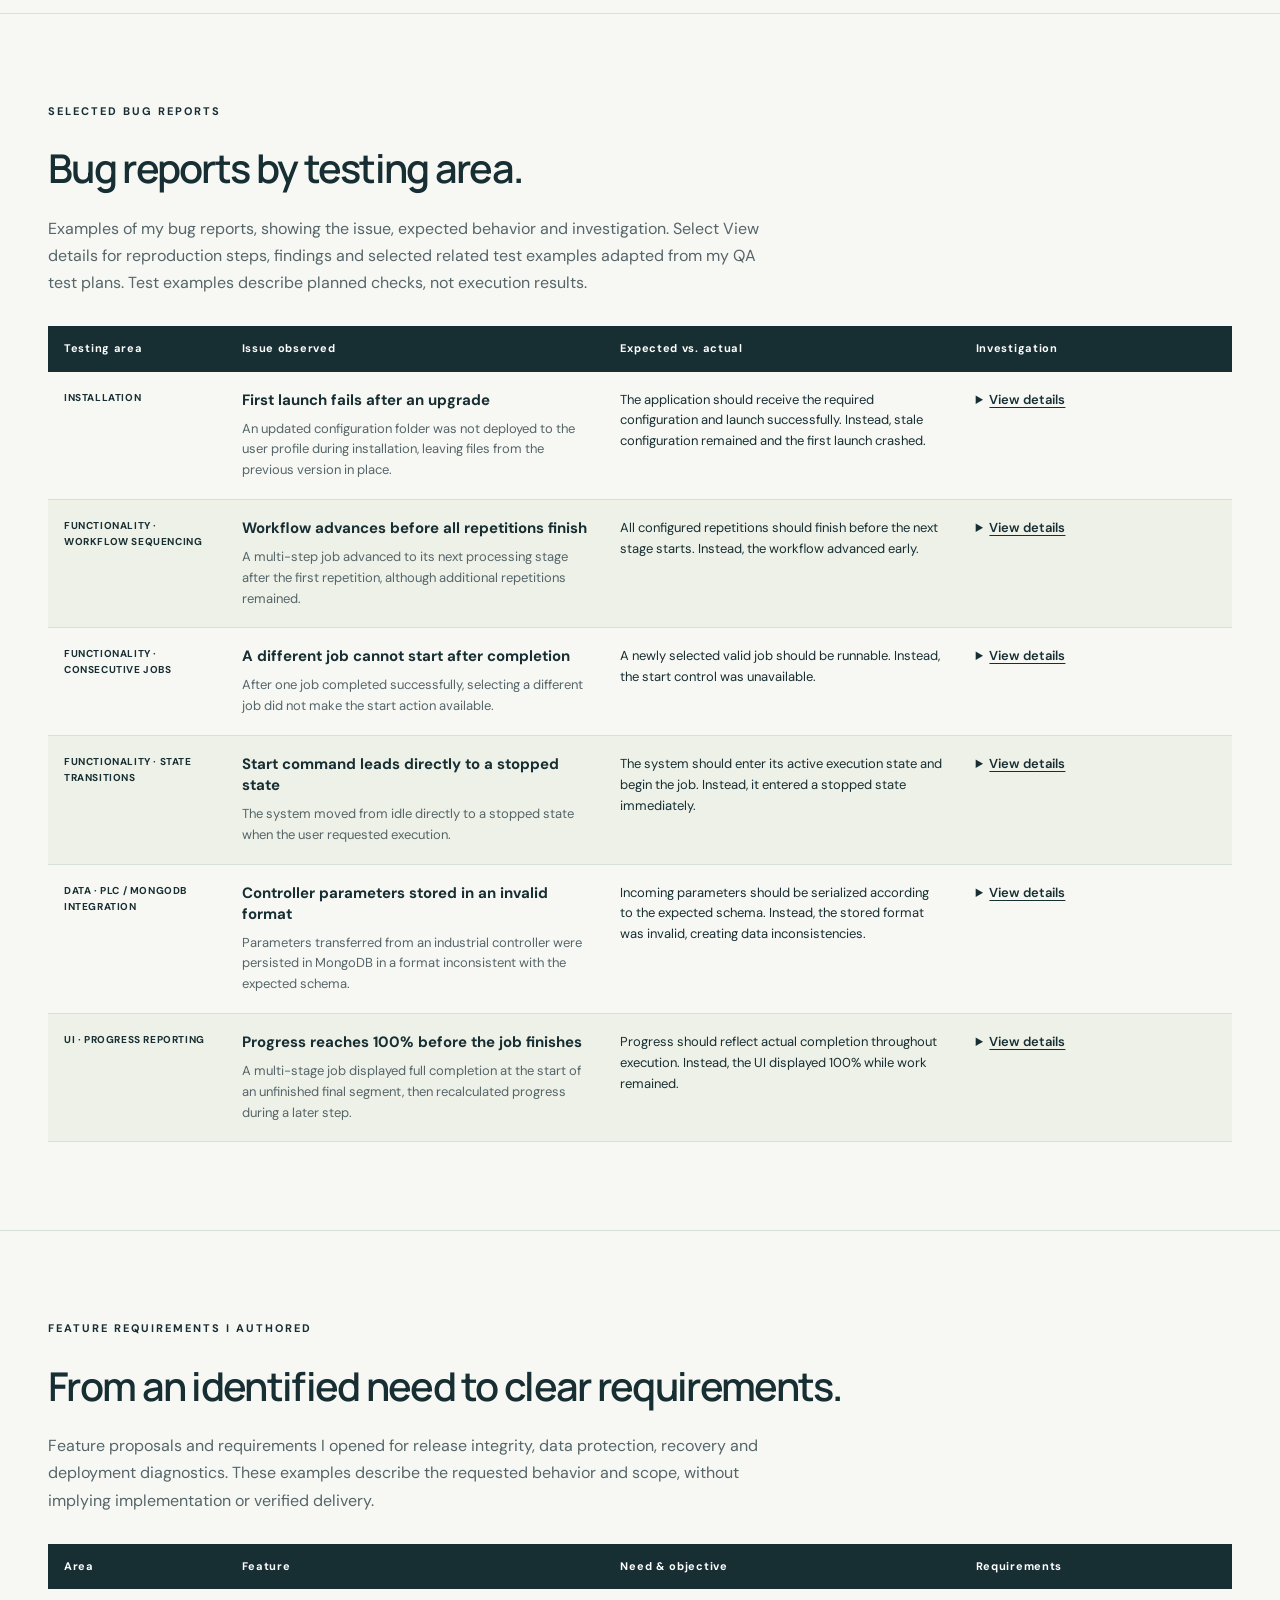
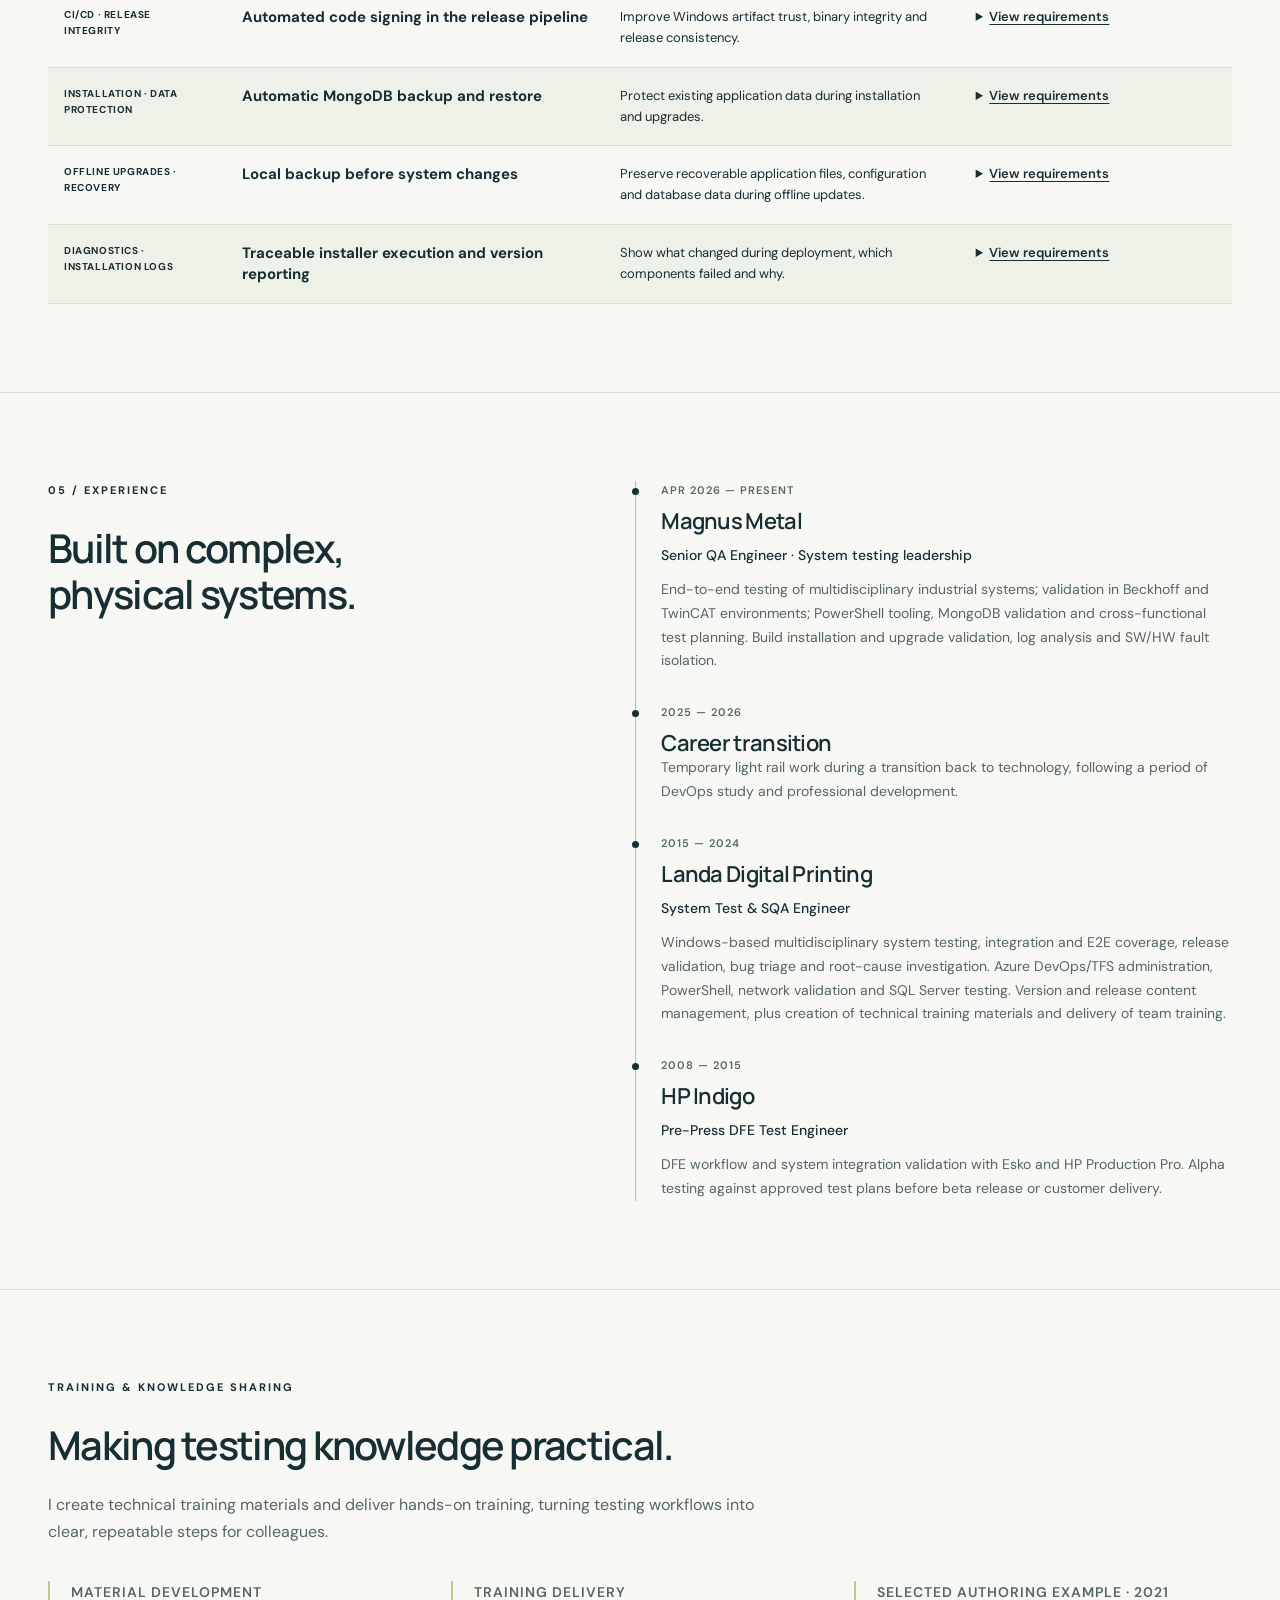
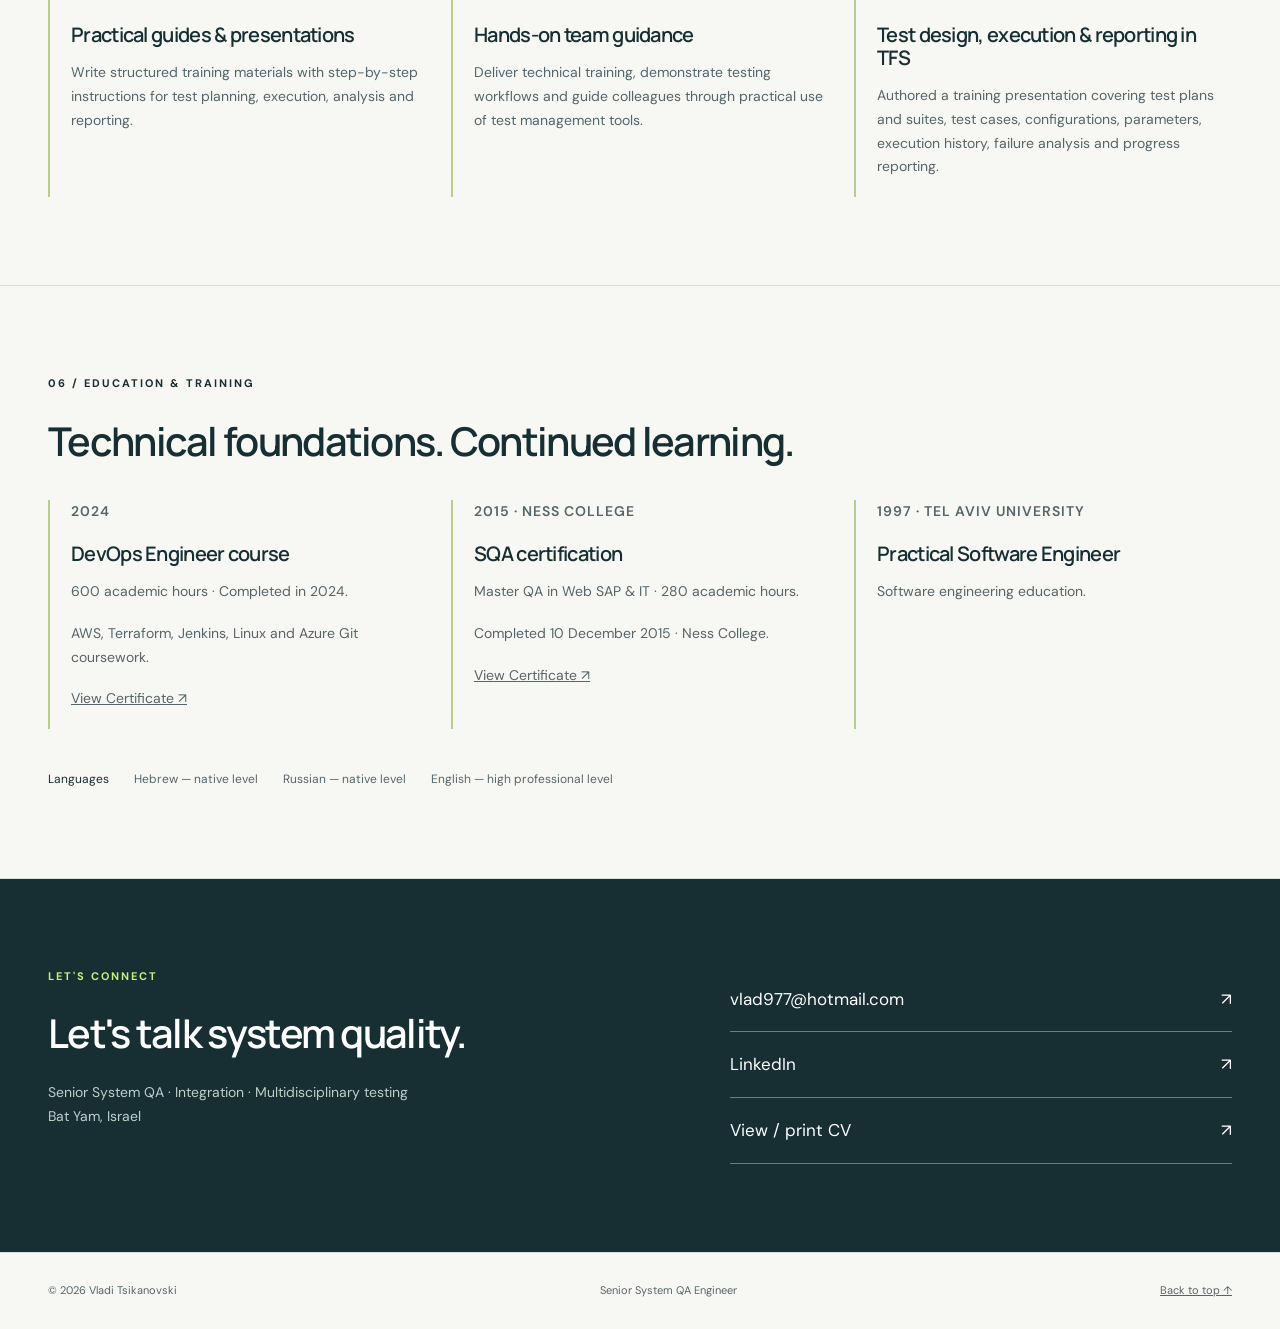
==== commit 74012591: "Restore authored feature requirements after bugs" ====
--- a/index.html
+++ b/index.html
@@ -1,6 +1,6 @@
 <!doctype html>
 <html lang="en"><head><meta charset="utf-8"><meta name="viewport" content="width=device-width,initial-scale=1"><meta name="description" content="Vladi Tsikanovski — Senior System QA Engineer. Multidisciplinary hardware/software, Windows, integration, regression and end-to-end testing."><meta name="theme-color" content="#142e32"><title>Vladi Tsikanovski | Senior System QA Engineer</title><link rel="stylesheet" href="style.css"></head>
-<body><a class="skip" href="#main">Skip to content</a><header><a class="brand" href="#">VT<span>VLADI TSIKANOVSKI</span></a><nav aria-label="Main navigation"><a href="#about">About</a><a href="#expertise">Expertise</a><a href="#work">Case studies</a><a href="#feature-requirements">Features &amp; tests</a><a href="#bug-reports">Bug reports</a><a href="#experience">Experience</a><a href="#training">Training</a><a href="#contact">Contact ↗</a></nav></header>
+<body><a class="skip" href="#main">Skip to content</a><header><a class="brand" href="#">VT<span>VLADI TSIKANOVSKI</span></a><nav aria-label="Main navigation"><a href="#about">About</a><a href="#expertise">Expertise</a><a href="#work">Case studies</a><a href="#feature-requirements">Features &amp; tests</a><a href="#bug-reports">Bug reports</a><a href="#authored-features">Requirements</a><a href="#experience">Experience</a><a href="#training">Training</a><a href="#contact">Contact ↗</a></nav></header>
 <main id="main"><section class="hero"><div><p class="eyebrow">SYSTEM QUALITY · HARDWARE + SOFTWARE</p><h1>Confidence in<br>complex systems.</h1><p class="intro">I'm Vladi Tsikanovski,<br><strong>Senior System QA Engineer.</strong></p><p class="lede">I bring hardware, software and real-world workflows together through integration, regression and end-to-end testing.</p><div class="actions"><a class="button" href="#work">Explore my approach <span>↗</span></a><a class="text-link" href="cv.html">View CV ↗</a></div></div><aside class="system" aria-label="Testing focus"><div class="system-top"><span>THE SYSTEM VIEW</span><span class="dot"></span></div><div class="layer"><span>01</span><div><b>Software & workflows</b><small>Windows · Desktop · Web applications</small></div></div><div class="connector"></div><div class="layer"><span>02</span><div><b>Integration & communication</b><small>APIs · Networking · Databases</small></div></div><div class="connector"></div><div class="layer"><span>03</span><div><b>Hardware & control</b><small>PLC · Beckhoff · TwinCAT</small></div></div><p class="system-foot">One complete system. Every connection matters.</p></aside></section>
 <div class="ribbon"><span>Multidisciplinary HW/SW</span><span>Integration / Regression / E2E</span><span>Windows environments</span><span>Release validation</span></div>
 <section id="about" class="split"><div><p class="eyebrow">01 / ABOUT</p><h2>Hands-on testing.<br>A whole-system perspective.</h2></div><div class="body-copy"><p>My background spans industrial systems and digital printing, with QA and system testing roles at Magnus Metal, Landa Digital Printing and HP Indigo.</p><p>I focus on how components behave together: the application, control layer, network, database and physical system. My work combines API, desktop and web application testing with structured test planning, log analysis, SW/HW fault isolation and close collaboration with R&D.</p><p>Windows is my primary working environment. I also operate virtual machines and use PowerShell to support setup, configuration and diagnostics.</p></div></section>
@@ -9,6 +9,7 @@
 <section id="work"><p class="eyebrow">04 / SELECTED CASE STUDIES</p><h2>How I approach system quality.</h2><p class="section-intro">Selected testing approaches from my work with complex systems, focused on methods and professional practice.</p><div class="cases"><article><div class="case-label">CASE 01 <span>INTEGRATION / E2E</span></div><h3>Validating a complete industrial workflow</h3><p class="challenge">The challenge: individual components can pass while their combined workflow still fails.</p><dl><dt>Approach</dt><dd>Map expected behavior across the Windows application, control interfaces and data layer. Define prerequisites, execute normal and negative paths, and correlate observable behavior with logs and stored data.</dd><dt>Evidence to capture</dt><dd>Reproducible steps, environment and version details, expected versus actual behavior, and focused evidence for cross-functional triage.</dd></dl></article><article><div class="case-label">CASE 02 <span>CHANGE / REGRESSION</span></div><h3>Planning validation around an ECO or FCO</h3><p class="challenge">The challenge: a targeted change can affect functions beyond its immediate scope.</p><dl><dt>Approach</dt><dd>Identify affected requirements and interfaces, establish a baseline, and combine targeted validation with risk-based regression and relevant end-to-end workflows.</dd><dt>Evidence to capture</dt><dd>A traceable test plan, configuration records, execution results and clearly documented remaining issues for the release decision.</dd></dl></article><article><div class="case-label">CASE 03 <span>DIAGNOSTICS / DATA</span></div><h3>Investigating a cross-system failure</h3><p class="challenge">The visible symptom may appear far from the source of the defect.</p><dl><dt>Approach</dt><dd>Reproduce the scenario in a controlled environment, analyze application and system logs, align timestamps, inspect relevant network traffic with Wireshark, and validate database state with MongoDB or SQL Server. Use the combined evidence to isolate whether the fault originates in software, hardware, communication or configuration.</dd><dt>Evidence to capture</dt><dd>A concise defect report connecting the symptom, sequence of events and supporting observations, followed by fix verification and regression checks.</dd></dl></article></div></section>
 <section id="feature-requirements"><p class="eyebrow">FEATURE TEST COVERAGE</p><h2>Features covered by integration &amp; regression tests.</h2><p class="section-intro">Selected test cases prepared for PLC integration, hardware/software behavior and application workflows. Open View test case for preconditions, steps, expected results and evidence. These examples describe test design; they do not report execution results.</p><div class="bug-table-wrap"><table class="bug-table"><caption class="sr-only">Features and related integration and regression test examples</caption><thead><tr><th scope="col">Feature</th><th scope="col">Test coverage</th><th scope="col">Validation focus</th><th scope="col">Test case</th></tr></thead><tbody><tr><td>Tool Path &amp; robot file generation</td><td><strong>PLC / Robot Integration · Regression · Green Flow</strong></td><td>Validate Tool Path selection through PLC coordination to program-file generation on the correct robot.</td><td><details><summary>View test case<span class="sr-only">: Tool Path &amp; robot file generation</span></summary><dl><dt>Preconditions</dt><dd>An approved QA job in simulation or dry-run mode, a ready target robot, an agreed tool-to-robot mapping and read-only reference files. The operator controls execution; automation monitors. Generated files are not created, edited or deleted manually.</dd><dt>Step 1</dt><dd>Select one approved Tool Path and verify its range, preview and target robot against the test baseline.</dd><dt>Expected result</dt><dd>The selected path, tool and robot agree; unrelated paths are not selected.</dd><dt>Step 2</dt><dd>Record file names, sizes and modification times on target and non-target robots before the test.</dd><dt>Expected result</dt><dd>A baseline is available to distinguish new or updated output from stale files.</dd><dt>Step 3</dt><dd>Have the authorized operator or simulator initiate the selected path once. Monitor UI and PLC status.</dd><dt>Expected result</dt><dd>One simulated request is accepted and UI, PLC and robot selection remain consistent.</dd><dt>Step 4</dt><dd>Inspect the generated robot program files after preparation.</dd><dt>Expected result</dt><dd>Required files are present, non-empty and current. File count and sequence match expectations, with no missing or duplicate sequence entries.</dd><dt>Step 5</dt><dd>Compare output with the selected job and approved reference structure; inspect non-target robots.</dd><dt>Expected result</dt><dd>Job identity, Tool Path and execution order match. No unintended program files are created or modified on non-target robots.</dd><dt>Evidence &amp; regression coverage</dt><dd>Correlate file metadata, transfer status, PLC signals, application logs, events and database records by job and timestamp. Repeat for the supported Tool Paths against their approved robot mappings when validating a changed build.</dd></dl></details></td></tr><tr><td>PLC readiness &amp; start interlocks</td><td><strong>Integration · Regression · Negative</strong></td><td>Check UI/controller agreement, startup progression and blocked-start recovery in simulation.</td><td><details><summary>View test case<span class="sr-only">: PLC readiness &amp; start interlocks</span></summary><dl><dt>State transition and readiness test</dt><dt>Preconditions</dt><dd>An approved simulation job, known readiness baseline and synchronized monitoring.</dd><dt>Step 1</dt><dd>Confirm the initial state in the UI and controller.</dd><dt>Expected result</dt><dd>Both sources agree and no unexpected active or error state is present.</dd><dt>Step 2</dt><dd>Have an authorized operator or simulator initiate the ready scenario.</dd><dt>Expected result</dt><dd>The approved state sequence reaches active execution within the defined timeout.</dd><dt>Step 3</dt><dd>In a separate scenario, make one simulated component unavailable.</dd><dt>Expected result</dt><dd>Execution remains blocked and the unavailable component and reason are identifiable.</dd><dt>Step 4</dt><dd>Restore readiness and perform the approved recovery.</dd><dt>Expected result</dt><dd>Recovery follows the defined behavior without an automatic restart.</dd><dt>Evidence</dt><dd>Correlate application logs, events, controller signals and database records by timestamp and job identity.</dd></dl></details></td></tr><tr><td>PLC emergency signal &amp; recovery</td><td><strong>PLC / HW-SW Integration · Regression</strong></td><td>Verify physical emergency input propagation, blocked execution and recovery without automatic restart.</td><td><details><summary>View test case<span class="sr-only">: PLC emergency signal &amp; recovery</span></summary><dl><dt>Preconditions</dt><dd>Approved simulation activity in a controlled test environment; a trained operator handles the physical control. Automation only monitors.</dd><dt>Step 1</dt><dd>Confirm that UI and PLC agree on the active simulated job.</dd><dt>Expected result</dt><dd>Both sources show the same job and initial state.</dd><dt>Step 2</dt><dd>Have the trained operator activate the designated physical emergency control.</dd><dt>Expected result</dt><dd>The PLC receives the signal; UI and controller reach the expected error state within the approved response time, and simulated activity stops.</dd><dt>Step 3</dt><dd>Inspect status and event records.</dd><dt>Expected result</dt><dd>Execution and resume remain blocked; evidence identifies the physical source without duplicate or malformed records.</dd><dt>Step 4</dt><dd>Have the operator release the control and follow the approved reset procedure.</dd><dt>Expected result</dt><dd>The system reaches the defined recovery state and does not restart automatically.</dd><dt>Evidence</dt><dd>Correlate PLC signals, UI state, application logs, events and database records by timestamp and job identity. Record response time against the approved requirement.</dd></dl></details></td></tr><tr><td>PLC controlled stop sequence</td><td><strong>PLC / HW-SW Integration · Regression</strong></td><td>Verify coordinated stopping, final idle state and consistent command reporting.</td><td><details><summary>View test case<span class="sr-only">: PLC controlled stop sequence</span></summary><dl><dt>Preconditions</dt><dd>An approved simulation job is active; an authorized operator issues Stop while monitoring is synchronized.</dd><dt>Step 1</dt><dd>Compare the active job and state in UI and PLC.</dd><dt>Expected result</dt><dd>The sources agree and the Stop control has the expected availability.</dd><dt>Step 2</dt><dd>Have the operator issue one Stop request.</dd><dt>Expected result</dt><dd>The controller and UI enter the expected stopping sequence once.</dd><dt>Step 3</dt><dd>Monitor pending simulated activity through completion of the stop.</dd><dt>Expected result</dt><dd>No new execution action begins; pending activity ends according to the defined behavior.</dd><dt>Step 4</dt><dd>Verify the final state and logs.</dd><dt>Expected result</dt><dd>The system reaches idle within the approved timeout, records the ordered transition and remains idle until a new authorized request.</dd><dt>Evidence</dt><dd>Correlate PLC signals, UI state, application logs, events and database records by timestamp and job identity. Record response time against the approved requirement.</dd></dl></details></td></tr><tr><td>Recipe &amp; job workflow</td><td><strong>Integration · Regression · Boundary · Negative</strong></td><td>Import and save data, load a job, validate selection and check control states.</td><td><details><summary>View test case<span class="sr-only">: Recipe &amp; job workflow</span></summary><dl><dt>Recipe and job functional test</dt><dt>Preconditions</dt><dd>An idle QA environment and approved valid and invalid input files.</dd><dt>Step 1</dt><dd>Import valid input and save once.</dd><dt>Expected result</dt><dd>One item is saved with matching names, source data and layout values.</dd><dt>Step 2</dt><dd>Load the saved item into the job view.</dd><dt>Expected result</dt><dd>The selected job, quantities and execution range match the saved data.</dd><dt>Step 3</dt><dd>Select a valid range, then try a reversed or out-of-range selection.</dd><dt>Expected result</dt><dd>Valid selections are retained; invalid ranges are rejected and cannot enable execution.</dd><dt>Step 4</dt><dd>Navigate between views and inspect the selected job and Run state without starting it.</dd><dt>Expected result</dt><dd>The correct data and approved control states remain consistent.</dd><dt>Evidence</dt><dd>Record the selected data, control states and expected versus actual behavior.</dd></dl></details></td></tr><tr><td>Diagnostics &amp; counters</td><td><strong>Integration · Regression · Boundary</strong></td><td>Validate source-to-UI values, refresh behavior and navigation consistency.</td><td><details><summary>View test case<span class="sr-only">: Diagnostics &amp; counters</span></summary><dl><dt>Diagnostics and counters functional test</dt><dt>Preconditions</dt><dd>Approved source values, expected units and a configured refresh interval are available.</dd><dt>Step 1</dt><dd>Open a configured diagnostic graph.</dd><dt>Expected result</dt><dd>The title, series, units and timestamps match the selected source.</dd><dt>Step 2</dt><dd>Observe at least two refresh intervals.</dd><dt>Expected result</dt><dd>New values arrive in order without frozen or duplicate points.</dd><dt>Step 3</dt><dd>Select a known counter and compare its value with the approved source.</dd><dt>Expected result</dt><dd>The value, unit and numeric format are accurate.</dd><dt>Step 4</dt><dd>Switch views, search for a missing item, clear the search and reload.</dd><dt>Expected result</dt><dd>The correct current data returns without stale, mixed or duplicate content.</dd><dt>Evidence</dt><dd>Capture source comparisons, timestamps, search results and refresh behavior.</dd></dl></details></td></tr></tbody></table></div></section>
 <section id="bug-reports"><p class="eyebrow">SELECTED BUG REPORTS</p><h2>Bug reports by testing area.</h2><p class="section-intro">Examples of my bug reports, showing the issue, expected behavior and investigation. Select View details for reproduction steps, findings and selected related test examples adapted from my QA test plans. Test examples describe planned checks, not execution results.</p><div class="bug-table-wrap"><table class="bug-table"><caption class="sr-only">Six selected bug reports organized by testing area</caption><thead><tr><th scope="col">Testing area</th><th scope="col">Issue observed</th><th scope="col">Expected vs. actual</th><th scope="col">Investigation</th></tr></thead><tbody><tr><td>INSTALLATION</td><td><strong>First launch fails after an upgrade</strong><p>An updated configuration folder was not deployed to the user profile during installation, leaving files from the previous version in place.</p></td><td>The application should receive the required configuration and launch successfully. Instead, stale configuration remained and the first launch crashed.</td><td><details><summary>View details<span class="sr-only">: First launch fails after an upgrade</span></summary><dl><dt>Reproduction</dt><dd>Install the updated build over an existing installation, inspect the user configuration folder, then launch the application.</dd><dt>Investigation &amp; reporting</dt><dd>Compared installed and user-profile configuration files and identified an unhandled exception in the application log. Manually copying the updated configuration restored application startup. This was a workaround, not evidence of a permanent installer fix.</dd><dt>Related test example</dt><dd>Post-upgrade startup and configuration</dd><dt>Test coverage</dt><dd>Post-upgrade sanity test</dd><dt>Preconditions</dt><dd>An approved upgrade is complete and a pre-upgrade configuration and data baseline is available.</dd><dt>Steps</dt><dd>Confirm the installed build and installer log. Launch the application and monitor initialization. Compare configuration and retained data with the baseline. Open the main application views.</dd><dt>Expected result</dt><dd>The expected build starts within the defined timeout, required services stay healthy, and approved configuration and data remain intact.</dd><dt>Evidence & logs</dt><dd>Review application logs and Windows Event Viewer for the launch period; correlate timestamps with service status and browser Console/Network errors.</dd></dl></details></td></tr><tr><td>FUNCTIONALITY · WORKFLOW SEQUENCING</td><td><strong>Workflow advances before all repetitions finish</strong><p>A multi-step job advanced to its next processing stage after the first repetition, although additional repetitions remained.</p></td><td>All configured repetitions should finish before the next stage starts. Instead, the workflow advanced early.</td><td><details><summary>View details<span class="sr-only">: Workflow advances before all repetitions finish</span></summary><dl><dt>Reproduction</dt><dd>Load a job with more than one repetition and a subsequent processing stage. Run it and observe the transition after the first repetition.</dd><dt>Investigation &amp; reporting</dt><dd>Documented the triggering job configuration and the precise transition where expected and actual behavior diverged.</dd></dl></details></td></tr><tr><td>FUNCTIONALITY · CONSECUTIVE JOBS</td><td><strong>A different job cannot start after completion</strong><p>After one job completed successfully, selecting a different job did not make the start action available.</p></td><td>A newly selected valid job should be runnable. Instead, the start control was unavailable.</td><td><details><summary>View details<span class="sr-only">: A different job cannot start after completion</span></summary><dl><dt>Reproduction</dt><dd>Complete one job, load a different job, select it for execution and inspect the start control.</dd><dt>Investigation &amp; reporting</dt><dd>Captured the sequence across consecutive jobs and the resulting UI state, distinguishing the issue from an initial-start scenario.</dd><dt>Related test example</dt><dd>Job selection and start-control availability</dd><dt>Test coverage</dt><dd>Recipe and job functional test; related coverage for this defect</dd><dt>Preconditions</dt><dd>A valid QA job is loaded in an idle test environment. This example checks selection and control state without starting execution.</dd><dt>Steps</dt><dd>Check that the selected job details match the saved input. Select a valid execution range and inspect Run availability. Try an invalid range, restore the valid selection, and recheck the control state.</dd><dt>Expected result</dt><dd>Displayed job data matches the selection. Invalid ranges cannot enable Run; valid selections expose the approved control state. The consecutive-job reproduction above provides the additional defect-specific context.</dd><dt>Evidence & logs</dt><dd>Capture the selected job, range and Run state for each step, with expected and actual results. This selection test alone does not prove that the consecutive-job defect is fixed.</dd></dl></details></td></tr><tr><td>FUNCTIONALITY · STATE TRANSITIONS</td><td><strong>Start command leads directly to a stopped state</strong><p>The system moved from idle directly to a stopped state when the user requested execution.</p></td><td>The system should enter its active execution state and begin the job. Instead, it entered a stopped state immediately.</td><td><details><summary>View details<span class="sr-only">: Start command leads directly to a stopped state</span></summary><dl><dt>Reproduction</dt><dd>Load and select a job, confirm the system is idle, then issue the start command.</dd><dt>Investigation &amp; reporting</dt><dd>Reported the precondition, triggering action and unexpected state transition to support focused investigation.</dd><dt>Related test example</dt><dd>Start-state transition and readiness checks</dd><dt>Test coverage</dt><dd>State-machine positive and negative tests</dd><dt>Preconditions</dt><dd>Use an approved simulation job with synchronized monitoring and a known readiness baseline. An authorized operator or simulator initiates execution.</dd><dt>Steps</dt><dd>Compare UI and controller states before the trigger. Monitor progression to active execution when all required components are ready. In a separate negative scenario, make one simulated component unavailable and observe the blocked transition and recovery.</dd><dt>Expected result</dt><dd>The ready scenario reaches active execution within the approved timeout. The unavailable-component scenario blocks execution with an identifiable reason; restoring readiness does not automatically restart the job.</dd><dt>Evidence & logs</dt><dd>Correlate UI status, controller signals, application logs, events and database records by timestamp and job identity to distinguish software-state errors from component readiness issues.</dd></dl></details></td></tr><tr><td>DATA · PLC / MONGODB INTEGRATION</td><td><strong>Controller parameters stored in an invalid format</strong><p>Parameters transferred from an industrial controller were persisted in MongoDB in a format inconsistent with the expected schema.</p></td><td>Incoming parameters should be serialized according to the expected schema. Instead, the stored format was invalid, creating data inconsistencies.</td><td><details><summary>View details<span class="sr-only">: Controller parameters stored in an invalid format</span></summary><dl><dt>Reproduction</dt><dd>Trigger a controller data transfer and inspect the stored documents in MongoDB.</dd><dt>Investigation &amp; reporting</dt><dd>Inspected raw documents and reported the format mismatch. The report requested an update to the relevant data-type definition; the supplied evidence does not establish a verified fix.</dd></dl></details></td></tr><tr><td>UI · PROGRESS REPORTING</td><td><strong>Progress reaches 100% before the job finishes</strong><p>A multi-stage job displayed full completion at the start of an unfinished final segment, then recalculated progress during a later step.</p></td><td>Progress should reflect actual completion throughout execution. Instead, the UI displayed 100% while work remained.</td><td><details><summary>View details<span class="sr-only">: Progress reaches 100% before the job finishes</span></summary><dl><dt>Reproduction</dt><dd>Run a job with multiple segments and processing steps, and observe the progress indicator as execution enters the final segment.</dd><dt>Investigation &amp; reporting</dt><dd>Correlated the displayed progress with execution-log entries identifying the current repetition and completed processing step, helping pinpoint the boundary where the indicator became inaccurate.</dd></dl></details></td></tr></tbody></table></div></section>
+<section id="authored-features"><p class="eyebrow">FEATURE REQUIREMENTS I AUTHORED</p><h2>From an identified need to clear requirements.</h2><p class="section-intro">Feature proposals and requirements I opened for release integrity, data protection, recovery and deployment diagnostics. These examples describe the requested behavior and scope, without implying implementation or verified delivery.</p><div class="bug-table-wrap"><table class="bug-table"><caption class="sr-only">Four feature proposals and requirements I authored</caption><thead><tr><th scope="col">Area</th><th scope="col">Feature</th><th scope="col">Need &amp; objective</th><th scope="col">Requirements</th></tr></thead><tbody><tr><td>CI/CD · RELEASE INTEGRITY</td><td><strong>Automated code signing in the release pipeline</strong></td><td>Improve Windows artifact trust, binary integrity and release consistency.</td><td><details><summary>View requirements<span class="sr-only">: Automated code signing in the release pipeline</span></summary><dl><dt>Requirements I wrote</dt><dd>Proposed integrating an Azure-hosted signing service with Azure DevOps for executable files, libraries and installers.</dd><dt>Defined scope &amp; expected behavior</dt><dd>Keep signing keys protected outside build agents and automate signing during artifact preparation.</dd></dl></details></td></tr><tr><td>INSTALLATION · DATA PROTECTION</td><td><strong>Automatic MongoDB backup and restore</strong></td><td>Protect existing application data during installation and upgrades.</td><td><details><summary>View requirements<span class="sr-only">: Automatic MongoDB backup and restore</span></summary><dl><dt>Requirements I wrote</dt><dd>Specified existing-database detection, timestamped backup and validation before installation, followed by restore and schema-compatibility checks.</dd><dt>Defined scope &amp; expected behavior</dt><dd>Proceed only after a confirmed backup; verify restored collections, retain diagnostic logs and provide clear failure and recovery handling.</dd></dl></details></td></tr><tr><td>OFFLINE UPGRADES · RECOVERY</td><td><strong>Local backup before system changes</strong></td><td>Preserve recoverable application files, configuration and database data during offline updates.</td><td><details><summary>View requirements<span class="sr-only">: Local backup before system changes</span></summary><dl><dt>Requirements I wrote</dt><dd>Defined mandatory local backup before modifications, with separate application, configuration and database assets for independent verification and recovery.</dd><dt>Defined scope &amp; expected behavior</dt><dd>Operate offline, preserve the previous system assets, create a consistent database export and keep persistent recovery data separate from temporary staging.</dd></dl></details></td></tr><tr><td>DIAGNOSTICS · INSTALLATION LOGS</td><td><strong>Traceable installer execution and version reporting</strong></td><td>Show what changed during deployment, which components failed and why.</td><td><details><summary>View requirements<span class="sr-only">: Traceable installer execution and version reporting</span></summary><dl><dt>Requirements I wrote</dt><dd>Specified timestamps, execution privileges and OS context; component results and installed versions; skip and failure categories; and a final environment and connectivity summary.</dd><dt>Defined scope &amp; expected behavior</dt><dd>Distinguish existing-version skips, permission or security blocks and installer errors. Summarize successful, skipped and failed components and retain logs for troubleshooting.</dd></dl></details></td></tr></tbody></table></div></section>
 
 <section id="experience" class="split experience"><div><p class="eyebrow">05 / EXPERIENCE</p><h2>Built on complex,<br>physical systems.</h2></div><div class="timeline"><article><p class="date">APR 2026 — PRESENT</p><h3>Magnus Metal</h3><p class="role">Senior QA Engineer · System testing leadership</p><p>End-to-end testing of multidisciplinary industrial systems; validation in Beckhoff and TwinCAT environments; PowerShell tooling, MongoDB validation and cross-functional test planning. Build installation and upgrade validation, log analysis and SW/HW fault isolation.</p></article><article><p class="date">2025 — 2026</p><h3>Career transition</h3><p>Temporary light rail work during a transition back to technology, following a period of DevOps study and professional development.</p></article><article><p class="date">2015 — 2024</p><h3>Landa Digital Printing</h3><p class="role">System Test & SQA Engineer</p><p>Windows-based multidisciplinary system testing, integration and E2E coverage, release validation, bug triage and root-cause investigation. Azure DevOps/TFS administration, PowerShell, network validation and SQL Server testing. Version and release content management, plus creation of technical training materials and delivery of team training.</p></article><article><p class="date">2008 — 2015</p><h3>HP Indigo</h3><p class="role">Pre-Press DFE Test Engineer</p><p>DFE workflow and system integration validation with Esko and HP Production Pro. Alpha testing against approved test plans before beta release or customer delivery.</p></article></div></section>
 <section id="training"><p class="eyebrow">TRAINING & KNOWLEDGE SHARING</p><h2>Making testing knowledge practical.</h2><p class="section-intro">I create technical training materials and deliver hands-on training, turning testing workflows into clear, repeatable steps for colleagues.</p><div class="grid education"><article><p class="date">MATERIAL DEVELOPMENT</p><h3>Practical guides & presentations</h3><p>Write structured training materials with step-by-step instructions for test planning, execution, analysis and reporting.</p></article><article><p class="date">TRAINING DELIVERY</p><h3>Hands-on team guidance</h3><p>Deliver technical training, demonstrate testing workflows and guide colleagues through practical use of test management tools.</p></article><article><p class="date">SELECTED AUTHORING EXAMPLE · 2021</p><h3>Test design, execution & reporting in TFS</h3><p>Authored a training presentation covering test plans and suites, test cases, configurations, parameters, execution history, failure analysis and progress reporting.</p></article></div></section>
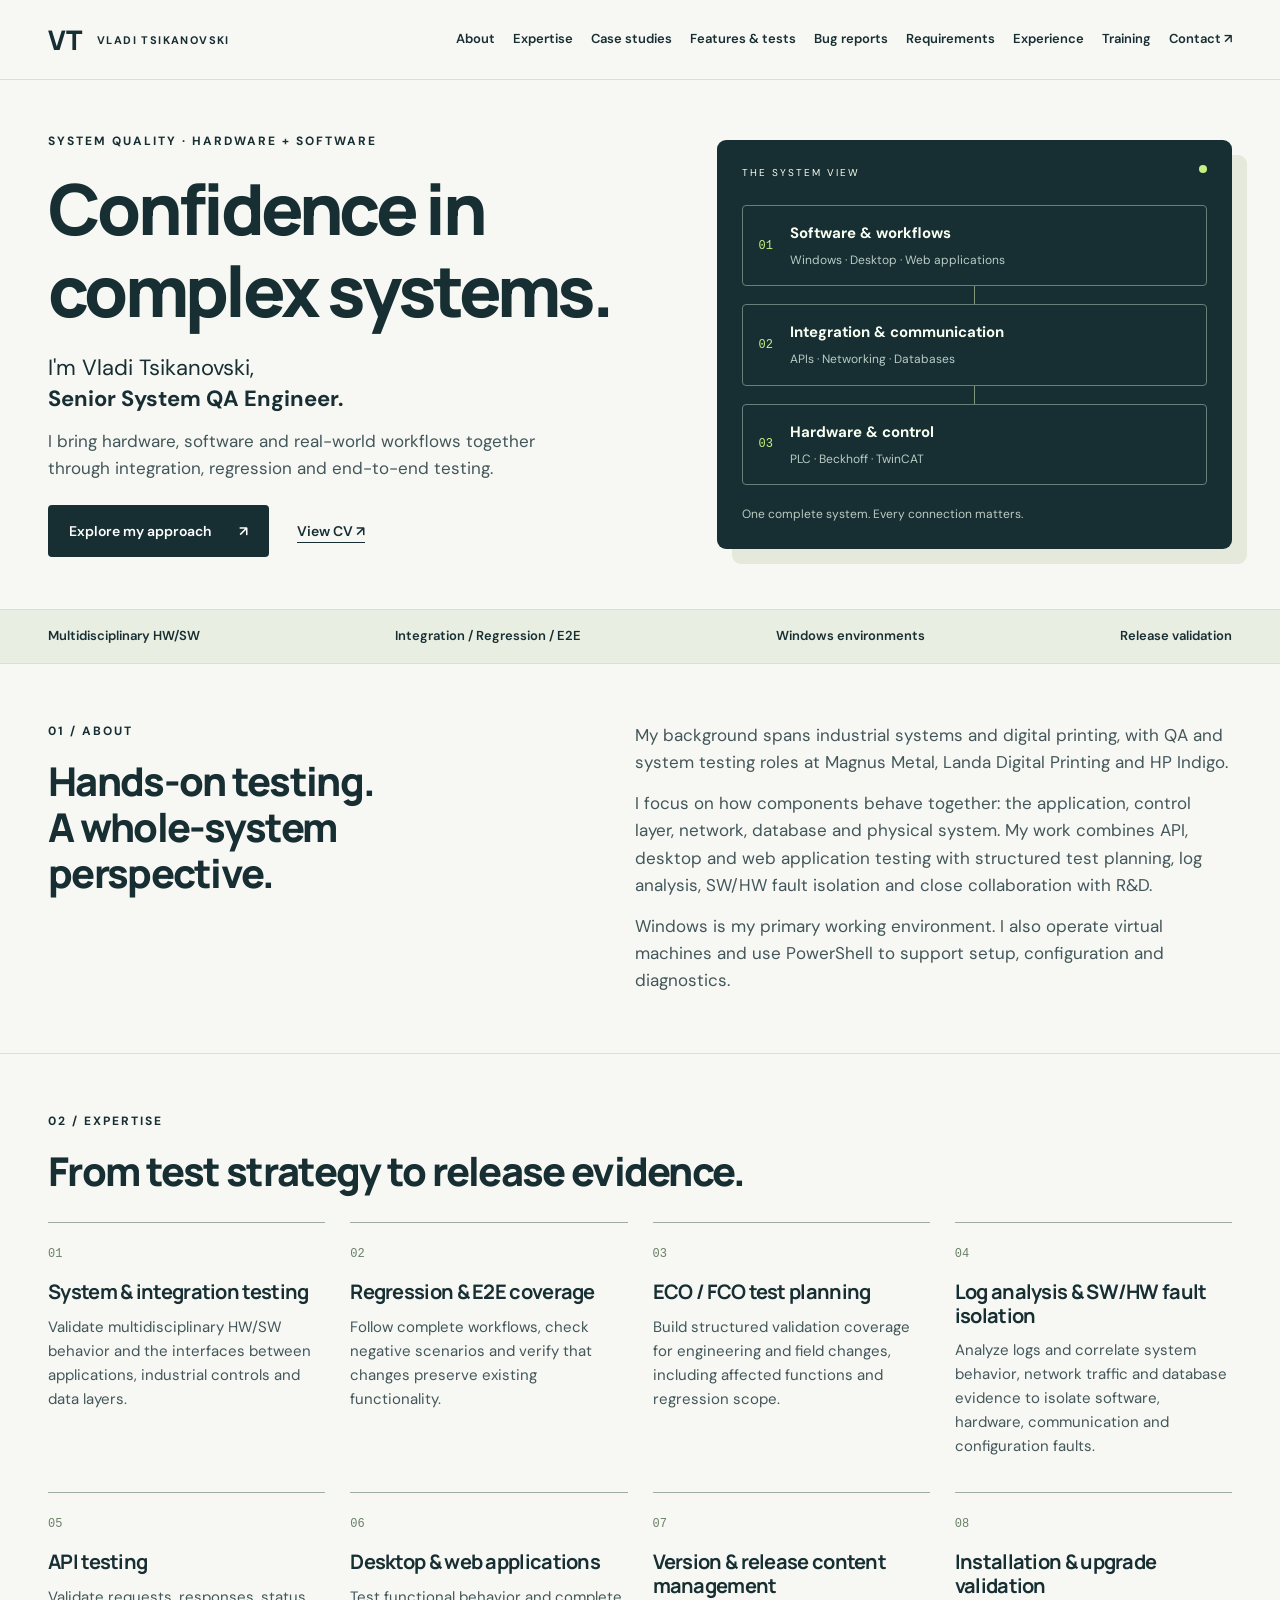
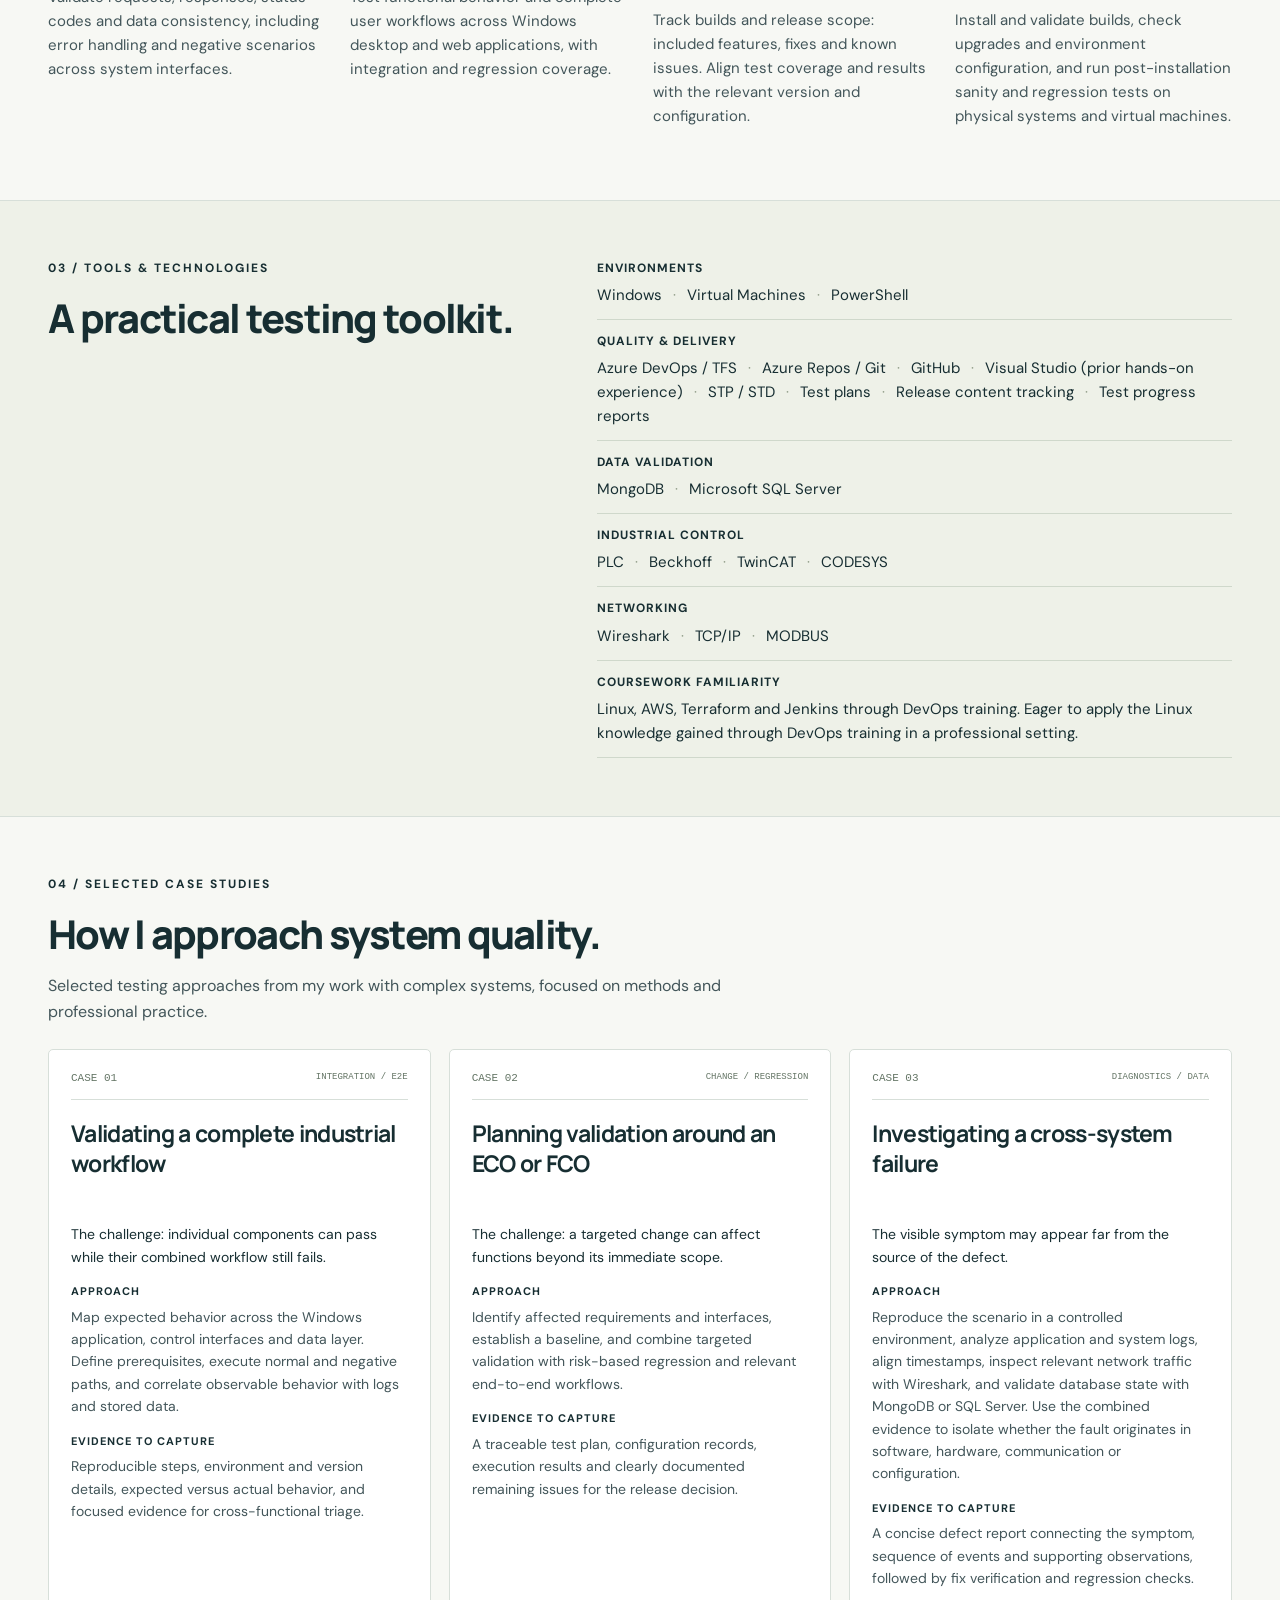
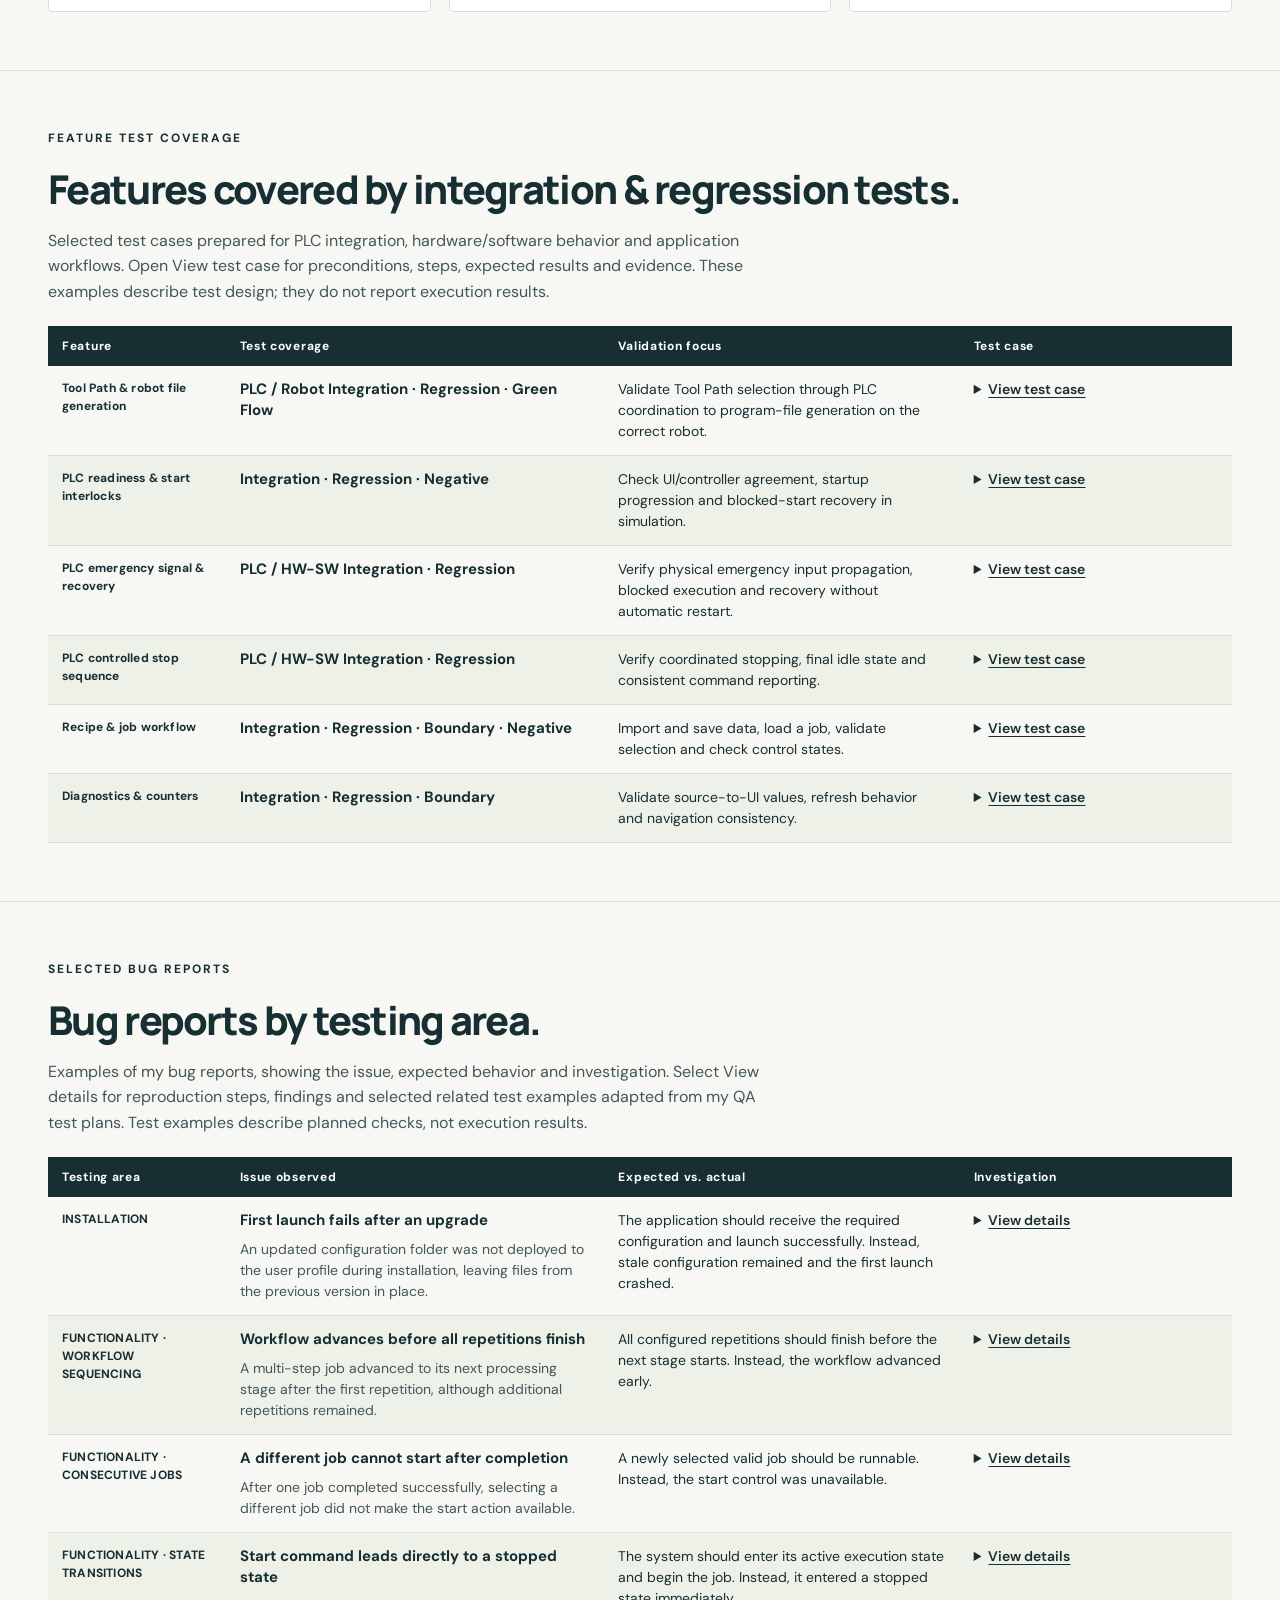
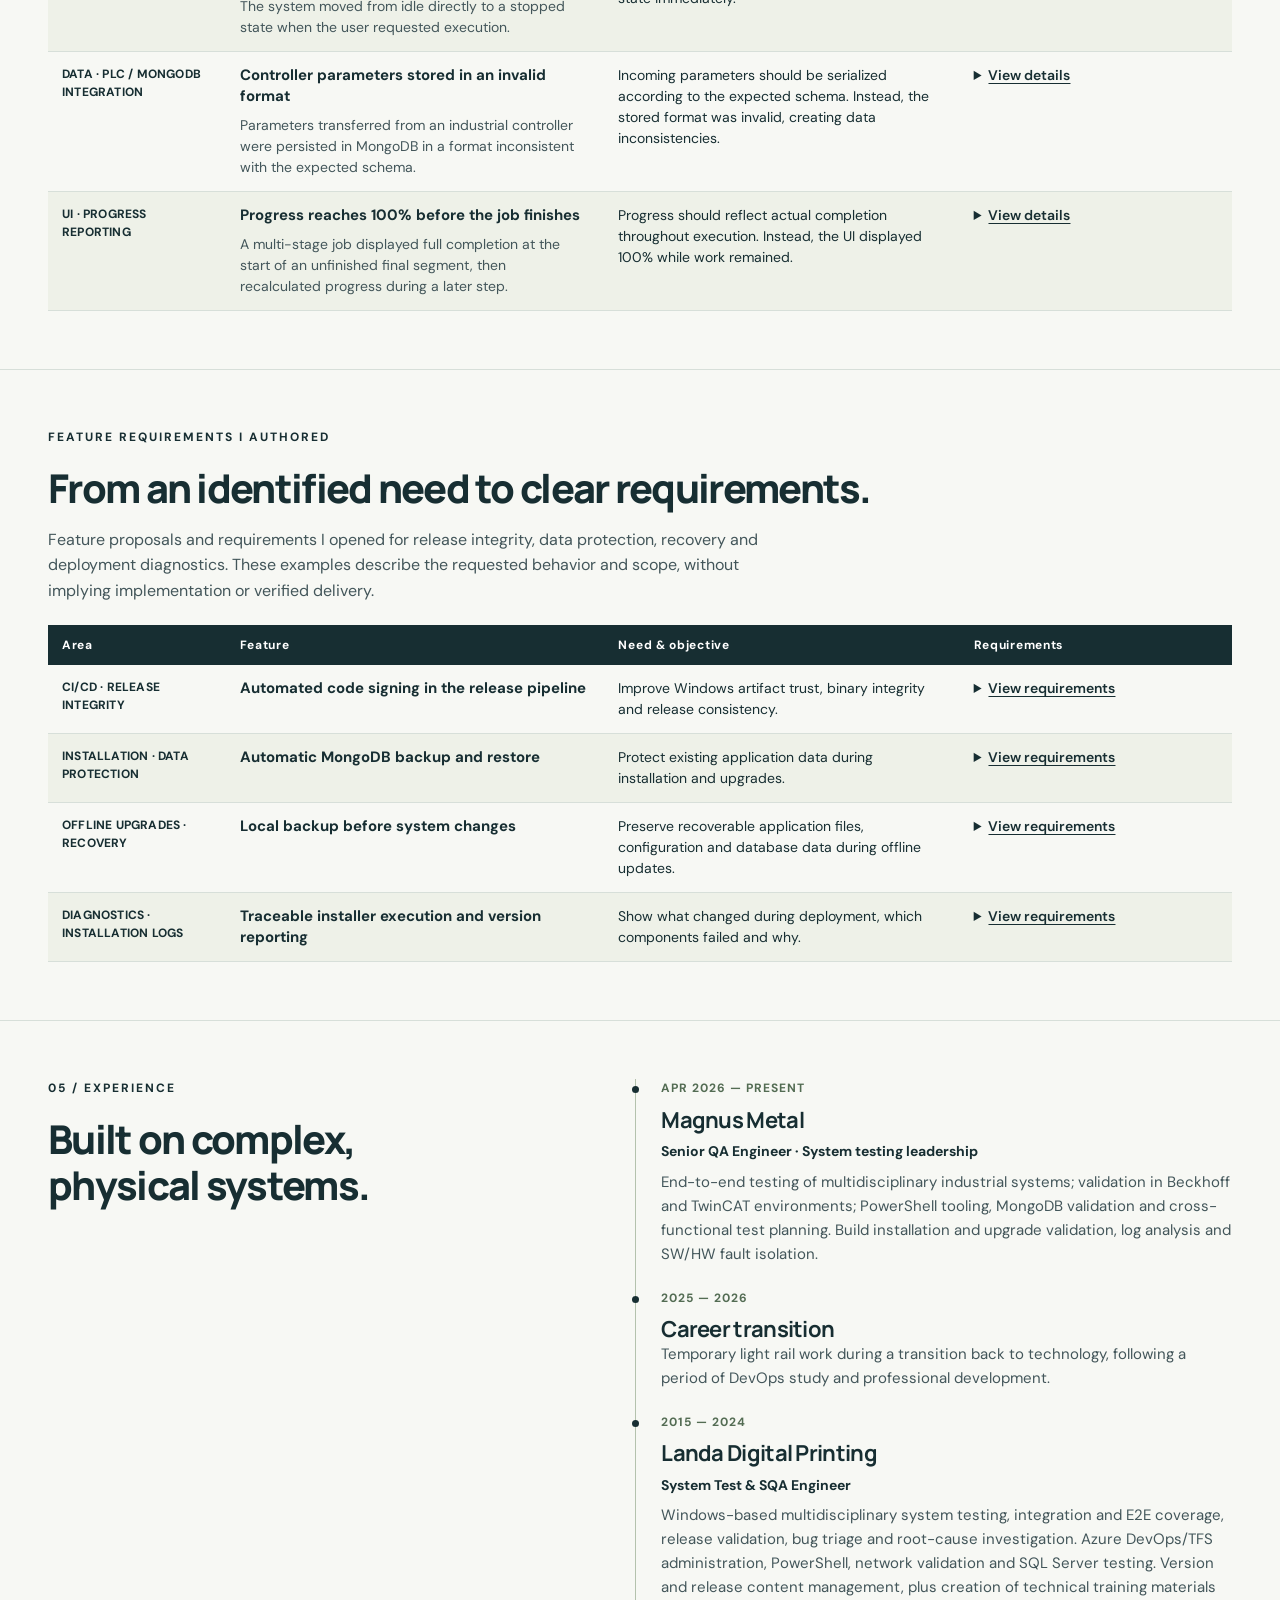
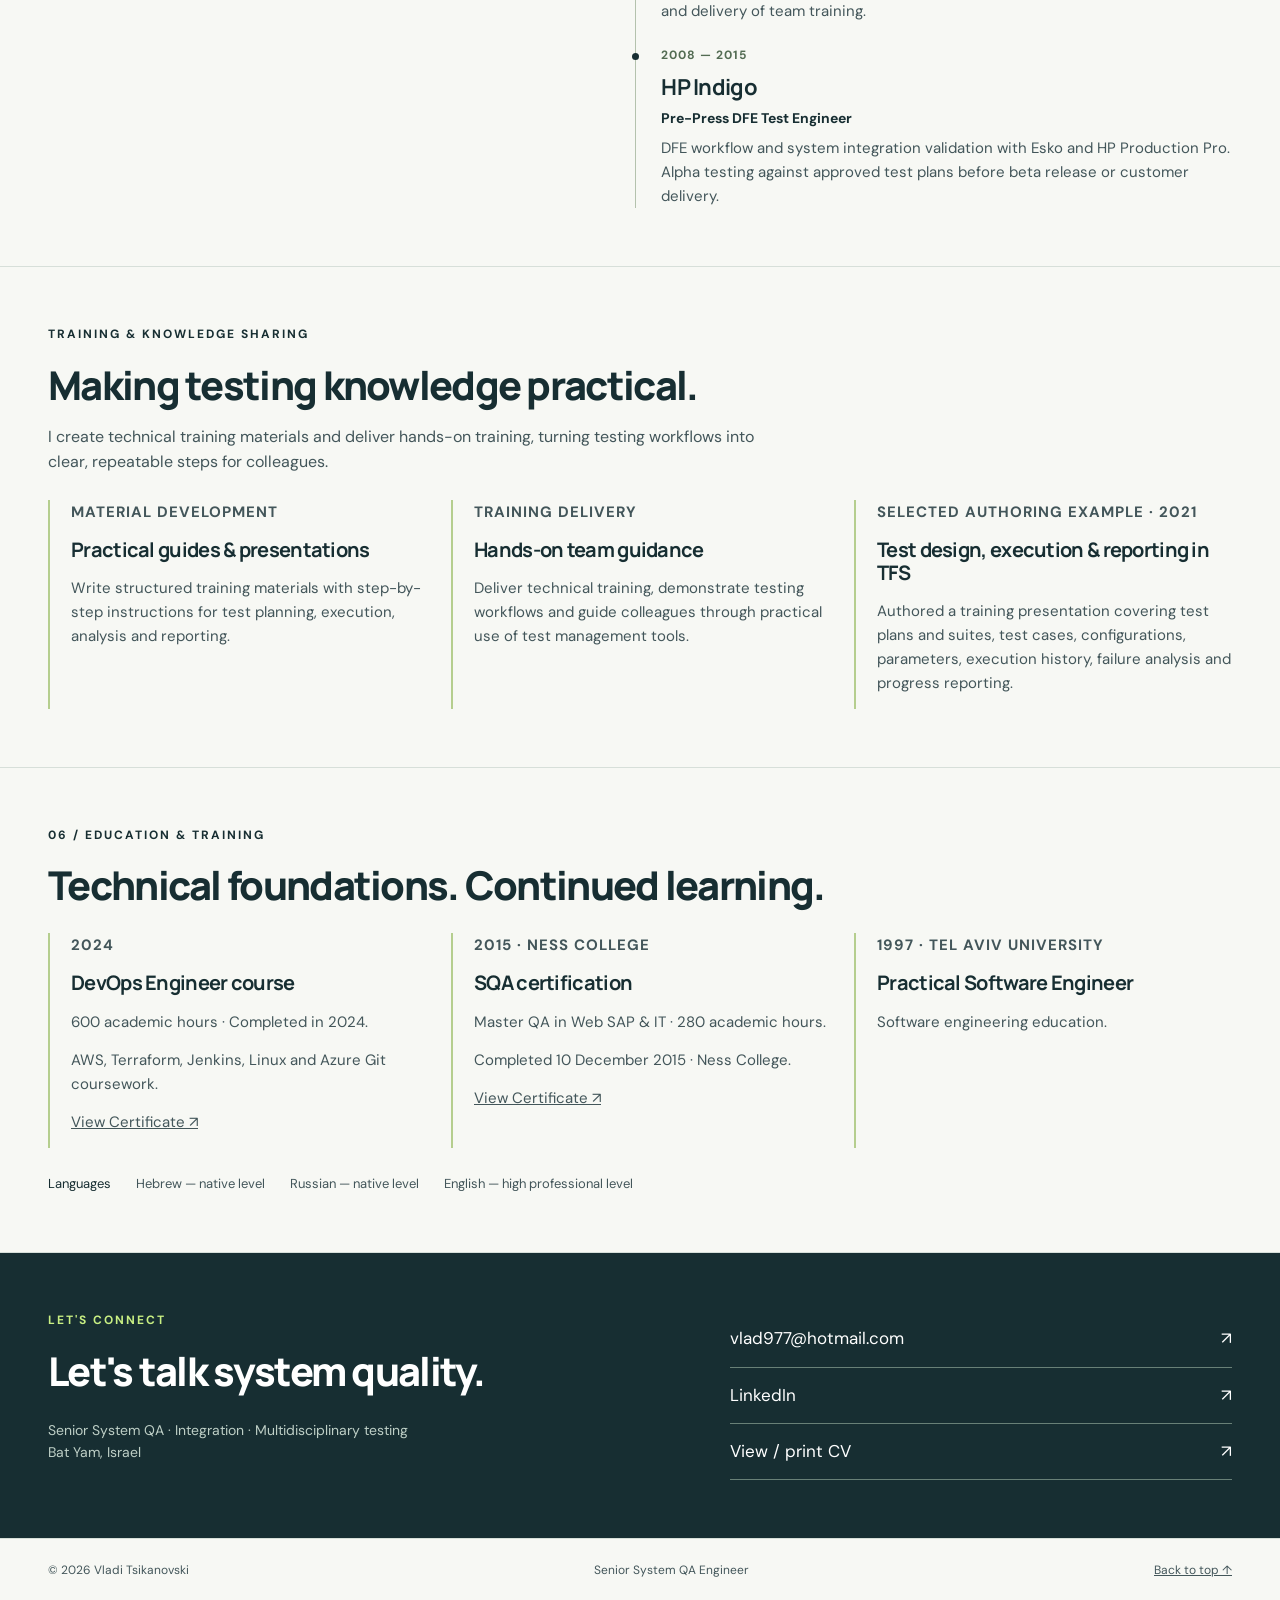
==== commit bb8d43a5: "Refine original portfolio typography and spacing" ====
--- a/index.html
+++ b/index.html
@@ -1,17 +1,34 @@
-<!doctype html>
-<html lang="en"><head><meta charset="utf-8"><meta name="viewport" content="width=device-width,initial-scale=1"><meta name="description" content="Vladi Tsikanovski — Senior System QA Engineer. Multidisciplinary hardware/software, Windows, integration, regression and end-to-end testing."><meta name="theme-color" content="#142e32"><title>Vladi Tsikanovski | Senior System QA Engineer</title><link rel="stylesheet" href="style.css"></head>
-<body><a class="skip" href="#main">Skip to content</a><header><a class="brand" href="#">VT<span>VLADI TSIKANOVSKI</span></a><nav aria-label="Main navigation"><a href="#about">About</a><a href="#expertise">Expertise</a><a href="#work">Case studies</a><a href="#feature-requirements">Features &amp; tests</a><a href="#bug-reports">Bug reports</a><a href="#authored-features">Requirements</a><a href="#experience">Experience</a><a href="#training">Training</a><a href="#contact">Contact ↗</a></nav></header>
-<main id="main"><section class="hero"><div><p class="eyebrow">SYSTEM QUALITY · HARDWARE + SOFTWARE</p><h1>Confidence in<br>complex systems.</h1><p class="intro">I'm Vladi Tsikanovski,<br><strong>Senior System QA Engineer.</strong></p><p class="lede">I bring hardware, software and real-world workflows together through integration, regression and end-to-end testing.</p><div class="actions"><a class="button" href="#work">Explore my approach <span>↗</span></a><a class="text-link" href="cv.html">View CV ↗</a></div></div><aside class="system" aria-label="Testing focus"><div class="system-top"><span>THE SYSTEM VIEW</span><span class="dot"></span></div><div class="layer"><span>01</span><div><b>Software & workflows</b><small>Windows · Desktop · Web applications</small></div></div><div class="connector"></div><div class="layer"><span>02</span><div><b>Integration & communication</b><small>APIs · Networking · Databases</small></div></div><div class="connector"></div><div class="layer"><span>03</span><div><b>Hardware & control</b><small>PLC · Beckhoff · TwinCAT</small></div></div><p class="system-foot">One complete system. Every connection matters.</p></aside></section>
-<div class="ribbon"><span>Multidisciplinary HW/SW</span><span>Integration / Regression / E2E</span><span>Windows environments</span><span>Release validation</span></div>
-<section id="about" class="split"><div><p class="eyebrow">01 / ABOUT</p><h2>Hands-on testing.<br>A whole-system perspective.</h2></div><div class="body-copy"><p>My background spans industrial systems and digital printing, with QA and system testing roles at Magnus Metal, Landa Digital Printing and HP Indigo.</p><p>I focus on how components behave together: the application, control layer, network, database and physical system. My work combines API, desktop and web application testing with structured test planning, log analysis, SW/HW fault isolation and close collaboration with R&D.</p><p>Windows is my primary working environment. I also operate virtual machines and use PowerShell to support setup, configuration and diagnostics.</p></div></section>
-<section id="expertise"><p class="eyebrow">02 / EXPERTISE</p><h2>From test strategy to release evidence.</h2><div class="grid expertise"><article><span class="number">01</span><h3>System & integration testing</h3><p>Validate multidisciplinary HW/SW behavior and the interfaces between applications, industrial controls and data layers.</p></article><article><span class="number">02</span><h3>Regression & E2E coverage</h3><p>Follow complete workflows, check negative scenarios and verify that changes preserve existing functionality.</p></article><article><span class="number">03</span><h3>ECO / FCO test planning</h3><p>Build structured validation coverage for engineering and field changes, including affected functions and regression scope.</p></article><article><span class="number">04</span><h3>Log analysis & SW/HW fault isolation</h3><p>Analyze logs and correlate system behavior, network traffic and database evidence to isolate software, hardware, communication and configuration faults.</p></article><article><span class="number">05</span><h3>API testing</h3><p>Validate requests, responses, status codes and data consistency, including error handling and negative scenarios across system interfaces.</p></article><article><span class="number">06</span><h3>Desktop & web applications</h3><p>Test functional behavior and complete user workflows across Windows desktop and web applications, with integration and regression coverage.</p></article><article><span class="number">07</span><h3>Version & release content management</h3><p>Track builds and release scope: included features, fixes and known issues. Align test coverage and results with the relevant version and configuration.</p></article><article><span class="number">08</span><h3>Installation & upgrade validation</h3><p>Install and validate builds, check upgrades and environment configuration, and run post-installation sanity and regression tests on physical systems and virtual machines.</p></article></div></section>
-<section id="tools" class="tools"><div><p class="eyebrow">03 / TOOLS & TECHNOLOGIES</p><h2>A practical testing toolkit.</h2></div><dl><div><dt>Environments</dt><dd>Windows <i>·</i> Virtual Machines <i>·</i> PowerShell</dd></div><div><dt>Quality & delivery</dt><dd>Azure DevOps / TFS <i>·</i> Azure Repos / Git <i>·</i> GitHub <i>·</i> Visual Studio (prior hands-on experience) <i>·</i> STP / STD <i>·</i> Test plans <i>·</i> Release content tracking <i>·</i> Test progress reports</dd></div><div><dt>Data validation</dt><dd>MongoDB <i>·</i> Microsoft SQL Server</dd></div><div><dt>Industrial control</dt><dd>PLC <i>·</i> Beckhoff <i>·</i> TwinCAT <i>·</i> CODESYS</dd></div><div><dt>Networking</dt><dd>Wireshark <i>·</i> TCP/IP <i>·</i> MODBUS</dd></div><div><dt>Coursework familiarity</dt><dd>Linux, AWS, Terraform and Jenkins through DevOps training. Eager to apply the Linux knowledge gained through DevOps training in a professional setting.</dd></div></dl></section>
-<section id="work"><p class="eyebrow">04 / SELECTED CASE STUDIES</p><h2>How I approach system quality.</h2><p class="section-intro">Selected testing approaches from my work with complex systems, focused on methods and professional practice.</p><div class="cases"><article><div class="case-label">CASE 01 <span>INTEGRATION / E2E</span></div><h3>Validating a complete industrial workflow</h3><p class="challenge">The challenge: individual components can pass while their combined workflow still fails.</p><dl><dt>Approach</dt><dd>Map expected behavior across the Windows application, control interfaces and data layer. Define prerequisites, execute normal and negative paths, and correlate observable behavior with logs and stored data.</dd><dt>Evidence to capture</dt><dd>Reproducible steps, environment and version details, expected versus actual behavior, and focused evidence for cross-functional triage.</dd></dl></article><article><div class="case-label">CASE 02 <span>CHANGE / REGRESSION</span></div><h3>Planning validation around an ECO or FCO</h3><p class="challenge">The challenge: a targeted change can affect functions beyond its immediate scope.</p><dl><dt>Approach</dt><dd>Identify affected requirements and interfaces, establish a baseline, and combine targeted validation with risk-based regression and relevant end-to-end workflows.</dd><dt>Evidence to capture</dt><dd>A traceable test plan, configuration records, execution results and clearly documented remaining issues for the release decision.</dd></dl></article><article><div class="case-label">CASE 03 <span>DIAGNOSTICS / DATA</span></div><h3>Investigating a cross-system failure</h3><p class="challenge">The visible symptom may appear far from the source of the defect.</p><dl><dt>Approach</dt><dd>Reproduce the scenario in a controlled environment, analyze application and system logs, align timestamps, inspect relevant network traffic with Wireshark, and validate database state with MongoDB or SQL Server. Use the combined evidence to isolate whether the fault originates in software, hardware, communication or configuration.</dd><dt>Evidence to capture</dt><dd>A concise defect report connecting the symptom, sequence of events and supporting observations, followed by fix verification and regression checks.</dd></dl></article></div></section>
-<section id="feature-requirements"><p class="eyebrow">FEATURE TEST COVERAGE</p><h2>Features covered by integration &amp; regression tests.</h2><p class="section-intro">Selected test cases prepared for PLC integration, hardware/software behavior and application workflows. Open View test case for preconditions, steps, expected results and evidence. These examples describe test design; they do not report execution results.</p><div class="bug-table-wrap"><table class="bug-table"><caption class="sr-only">Features and related integration and regression test examples</caption><thead><tr><th scope="col">Feature</th><th scope="col">Test coverage</th><th scope="col">Validation focus</th><th scope="col">Test case</th></tr></thead><tbody><tr><td>Tool Path &amp; robot file generation</td><td><strong>PLC / Robot Integration · Regression · Green Flow</strong></td><td>Validate Tool Path selection through PLC coordination to program-file generation on the correct robot.</td><td><details><summary>View test case<span class="sr-only">: Tool Path &amp; robot file generation</span></summary><dl><dt>Preconditions</dt><dd>An approved QA job in simulation or dry-run mode, a ready target robot, an agreed tool-to-robot mapping and read-only reference files. The operator controls execution; automation monitors. Generated files are not created, edited or deleted manually.</dd><dt>Step 1</dt><dd>Select one approved Tool Path and verify its range, preview and target robot against the test baseline.</dd><dt>Expected result</dt><dd>The selected path, tool and robot agree; unrelated paths are not selected.</dd><dt>Step 2</dt><dd>Record file names, sizes and modification times on target and non-target robots before the test.</dd><dt>Expected result</dt><dd>A baseline is available to distinguish new or updated output from stale files.</dd><dt>Step 3</dt><dd>Have the authorized operator or simulator initiate the selected path once. Monitor UI and PLC status.</dd><dt>Expected result</dt><dd>One simulated request is accepted and UI, PLC and robot selection remain consistent.</dd><dt>Step 4</dt><dd>Inspect the generated robot program files after preparation.</dd><dt>Expected result</dt><dd>Required files are present, non-empty and current. File count and sequence match expectations, with no missing or duplicate sequence entries.</dd><dt>Step 5</dt><dd>Compare output with the selected job and approved reference structure; inspect non-target robots.</dd><dt>Expected result</dt><dd>Job identity, Tool Path and execution order match. No unintended program files are created or modified on non-target robots.</dd><dt>Evidence &amp; regression coverage</dt><dd>Correlate file metadata, transfer status, PLC signals, application logs, events and database records by job and timestamp. Repeat for the supported Tool Paths against their approved robot mappings when validating a changed build.</dd></dl></details></td></tr><tr><td>PLC readiness &amp; start interlocks</td><td><strong>Integration · Regression · Negative</strong></td><td>Check UI/controller agreement, startup progression and blocked-start recovery in simulation.</td><td><details><summary>View test case<span class="sr-only">: PLC readiness &amp; start interlocks</span></summary><dl><dt>State transition and readiness test</dt><dt>Preconditions</dt><dd>An approved simulation job, known readiness baseline and synchronized monitoring.</dd><dt>Step 1</dt><dd>Confirm the initial state in the UI and controller.</dd><dt>Expected result</dt><dd>Both sources agree and no unexpected active or error state is present.</dd><dt>Step 2</dt><dd>Have an authorized operator or simulator initiate the ready scenario.</dd><dt>Expected result</dt><dd>The approved state sequence reaches active execution within the defined timeout.</dd><dt>Step 3</dt><dd>In a separate scenario, make one simulated component unavailable.</dd><dt>Expected result</dt><dd>Execution remains blocked and the unavailable component and reason are identifiable.</dd><dt>Step 4</dt><dd>Restore readiness and perform the approved recovery.</dd><dt>Expected result</dt><dd>Recovery follows the defined behavior without an automatic restart.</dd><dt>Evidence</dt><dd>Correlate application logs, events, controller signals and database records by timestamp and job identity.</dd></dl></details></td></tr><tr><td>PLC emergency signal &amp; recovery</td><td><strong>PLC / HW-SW Integration · Regression</strong></td><td>Verify physical emergency input propagation, blocked execution and recovery without automatic restart.</td><td><details><summary>View test case<span class="sr-only">: PLC emergency signal &amp; recovery</span></summary><dl><dt>Preconditions</dt><dd>Approved simulation activity in a controlled test environment; a trained operator handles the physical control. Automation only monitors.</dd><dt>Step 1</dt><dd>Confirm that UI and PLC agree on the active simulated job.</dd><dt>Expected result</dt><dd>Both sources show the same job and initial state.</dd><dt>Step 2</dt><dd>Have the trained operator activate the designated physical emergency control.</dd><dt>Expected result</dt><dd>The PLC receives the signal; UI and controller reach the expected error state within the approved response time, and simulated activity stops.</dd><dt>Step 3</dt><dd>Inspect status and event records.</dd><dt>Expected result</dt><dd>Execution and resume remain blocked; evidence identifies the physical source without duplicate or malformed records.</dd><dt>Step 4</dt><dd>Have the operator release the control and follow the approved reset procedure.</dd><dt>Expected result</dt><dd>The system reaches the defined recovery state and does not restart automatically.</dd><dt>Evidence</dt><dd>Correlate PLC signals, UI state, application logs, events and database records by timestamp and job identity. Record response time against the approved requirement.</dd></dl></details></td></tr><tr><td>PLC controlled stop sequence</td><td><strong>PLC / HW-SW Integration · Regression</strong></td><td>Verify coordinated stopping, final idle state and consistent command reporting.</td><td><details><summary>View test case<span class="sr-only">: PLC controlled stop sequence</span></summary><dl><dt>Preconditions</dt><dd>An approved simulation job is active; an authorized operator issues Stop while monitoring is synchronized.</dd><dt>Step 1</dt><dd>Compare the active job and state in UI and PLC.</dd><dt>Expected result</dt><dd>The sources agree and the Stop control has the expected availability.</dd><dt>Step 2</dt><dd>Have the operator issue one Stop request.</dd><dt>Expected result</dt><dd>The controller and UI enter the expected stopping sequence once.</dd><dt>Step 3</dt><dd>Monitor pending simulated activity through completion of the stop.</dd><dt>Expected result</dt><dd>No new execution action begins; pending activity ends according to the defined behavior.</dd><dt>Step 4</dt><dd>Verify the final state and logs.</dd><dt>Expected result</dt><dd>The system reaches idle within the approved timeout, records the ordered transition and remains idle until a new authorized request.</dd><dt>Evidence</dt><dd>Correlate PLC signals, UI state, application logs, events and database records by timestamp and job identity. Record response time against the approved requirement.</dd></dl></details></td></tr><tr><td>Recipe &amp; job workflow</td><td><strong>Integration · Regression · Boundary · Negative</strong></td><td>Import and save data, load a job, validate selection and check control states.</td><td><details><summary>View test case<span class="sr-only">: Recipe &amp; job workflow</span></summary><dl><dt>Recipe and job functional test</dt><dt>Preconditions</dt><dd>An idle QA environment and approved valid and invalid input files.</dd><dt>Step 1</dt><dd>Import valid input and save once.</dd><dt>Expected result</dt><dd>One item is saved with matching names, source data and layout values.</dd><dt>Step 2</dt><dd>Load the saved item into the job view.</dd><dt>Expected result</dt><dd>The selected job, quantities and execution range match the saved data.</dd><dt>Step 3</dt><dd>Select a valid range, then try a reversed or out-of-range selection.</dd><dt>Expected result</dt><dd>Valid selections are retained; invalid ranges are rejected and cannot enable execution.</dd><dt>Step 4</dt><dd>Navigate between views and inspect the selected job and Run state without starting it.</dd><dt>Expected result</dt><dd>The correct data and approved control states remain consistent.</dd><dt>Evidence</dt><dd>Record the selected data, control states and expected versus actual behavior.</dd></dl></details></td></tr><tr><td>Diagnostics &amp; counters</td><td><strong>Integration · Regression · Boundary</strong></td><td>Validate source-to-UI values, refresh behavior and navigation consistency.</td><td><details><summary>View test case<span class="sr-only">: Diagnostics &amp; counters</span></summary><dl><dt>Diagnostics and counters functional test</dt><dt>Preconditions</dt><dd>Approved source values, expected units and a configured refresh interval are available.</dd><dt>Step 1</dt><dd>Open a configured diagnostic graph.</dd><dt>Expected result</dt><dd>The title, series, units and timestamps match the selected source.</dd><dt>Step 2</dt><dd>Observe at least two refresh intervals.</dd><dt>Expected result</dt><dd>New values arrive in order without frozen or duplicate points.</dd><dt>Step 3</dt><dd>Select a known counter and compare its value with the approved source.</dd><dt>Expected result</dt><dd>The value, unit and numeric format are accurate.</dd><dt>Step 4</dt><dd>Switch views, search for a missing item, clear the search and reload.</dd><dt>Expected result</dt><dd>The correct current data returns without stale, mixed or duplicate content.</dd><dt>Evidence</dt><dd>Capture source comparisons, timestamps, search results and refresh behavior.</dd></dl></details></td></tr></tbody></table></div></section>
-<section id="bug-reports"><p class="eyebrow">SELECTED BUG REPORTS</p><h2>Bug reports by testing area.</h2><p class="section-intro">Examples of my bug reports, showing the issue, expected behavior and investigation. Select View details for reproduction steps, findings and selected related test examples adapted from my QA test plans. Test examples describe planned checks, not execution results.</p><div class="bug-table-wrap"><table class="bug-table"><caption class="sr-only">Six selected bug reports organized by testing area</caption><thead><tr><th scope="col">Testing area</th><th scope="col">Issue observed</th><th scope="col">Expected vs. actual</th><th scope="col">Investigation</th></tr></thead><tbody><tr><td>INSTALLATION</td><td><strong>First launch fails after an upgrade</strong><p>An updated configuration folder was not deployed to the user profile during installation, leaving files from the previous version in place.</p></td><td>The application should receive the required configuration and launch successfully. Instead, stale configuration remained and the first launch crashed.</td><td><details><summary>View details<span class="sr-only">: First launch fails after an upgrade</span></summary><dl><dt>Reproduction</dt><dd>Install the updated build over an existing installation, inspect the user configuration folder, then launch the application.</dd><dt>Investigation &amp; reporting</dt><dd>Compared installed and user-profile configuration files and identified an unhandled exception in the application log. Manually copying the updated configuration restored application startup. This was a workaround, not evidence of a permanent installer fix.</dd><dt>Related test example</dt><dd>Post-upgrade startup and configuration</dd><dt>Test coverage</dt><dd>Post-upgrade sanity test</dd><dt>Preconditions</dt><dd>An approved upgrade is complete and a pre-upgrade configuration and data baseline is available.</dd><dt>Steps</dt><dd>Confirm the installed build and installer log. Launch the application and monitor initialization. Compare configuration and retained data with the baseline. Open the main application views.</dd><dt>Expected result</dt><dd>The expected build starts within the defined timeout, required services stay healthy, and approved configuration and data remain intact.</dd><dt>Evidence & logs</dt><dd>Review application logs and Windows Event Viewer for the launch period; correlate timestamps with service status and browser Console/Network errors.</dd></dl></details></td></tr><tr><td>FUNCTIONALITY · WORKFLOW SEQUENCING</td><td><strong>Workflow advances before all repetitions finish</strong><p>A multi-step job advanced to its next processing stage after the first repetition, although additional repetitions remained.</p></td><td>All configured repetitions should finish before the next stage starts. Instead, the workflow advanced early.</td><td><details><summary>View details<span class="sr-only">: Workflow advances before all repetitions finish</span></summary><dl><dt>Reproduction</dt><dd>Load a job with more than one repetition and a subsequent processing stage. Run it and observe the transition after the first repetition.</dd><dt>Investigation &amp; reporting</dt><dd>Documented the triggering job configuration and the precise transition where expected and actual behavior diverged.</dd></dl></details></td></tr><tr><td>FUNCTIONALITY · CONSECUTIVE JOBS</td><td><strong>A different job cannot start after completion</strong><p>After one job completed successfully, selecting a different job did not make the start action available.</p></td><td>A newly selected valid job should be runnable. Instead, the start control was unavailable.</td><td><details><summary>View details<span class="sr-only">: A different job cannot start after completion</span></summary><dl><dt>Reproduction</dt><dd>Complete one job, load a different job, select it for execution and inspect the start control.</dd><dt>Investigation &amp; reporting</dt><dd>Captured the sequence across consecutive jobs and the resulting UI state, distinguishing the issue from an initial-start scenario.</dd><dt>Related test example</dt><dd>Job selection and start-control availability</dd><dt>Test coverage</dt><dd>Recipe and job functional test; related coverage for this defect</dd><dt>Preconditions</dt><dd>A valid QA job is loaded in an idle test environment. This example checks selection and control state without starting execution.</dd><dt>Steps</dt><dd>Check that the selected job details match the saved input. Select a valid execution range and inspect Run availability. Try an invalid range, restore the valid selection, and recheck the control state.</dd><dt>Expected result</dt><dd>Displayed job data matches the selection. Invalid ranges cannot enable Run; valid selections expose the approved control state. The consecutive-job reproduction above provides the additional defect-specific context.</dd><dt>Evidence & logs</dt><dd>Capture the selected job, range and Run state for each step, with expected and actual results. This selection test alone does not prove that the consecutive-job defect is fixed.</dd></dl></details></td></tr><tr><td>FUNCTIONALITY · STATE TRANSITIONS</td><td><strong>Start command leads directly to a stopped state</strong><p>The system moved from idle directly to a stopped state when the user requested execution.</p></td><td>The system should enter its active execution state and begin the job. Instead, it entered a stopped state immediately.</td><td><details><summary>View details<span class="sr-only">: Start command leads directly to a stopped state</span></summary><dl><dt>Reproduction</dt><dd>Load and select a job, confirm the system is idle, then issue the start command.</dd><dt>Investigation &amp; reporting</dt><dd>Reported the precondition, triggering action and unexpected state transition to support focused investigation.</dd><dt>Related test example</dt><dd>Start-state transition and readiness checks</dd><dt>Test coverage</dt><dd>State-machine positive and negative tests</dd><dt>Preconditions</dt><dd>Use an approved simulation job with synchronized monitoring and a known readiness baseline. An authorized operator or simulator initiates execution.</dd><dt>Steps</dt><dd>Compare UI and controller states before the trigger. Monitor progression to active execution when all required components are ready. In a separate negative scenario, make one simulated component unavailable and observe the blocked transition and recovery.</dd><dt>Expected result</dt><dd>The ready scenario reaches active execution within the approved timeout. The unavailable-component scenario blocks execution with an identifiable reason; restoring readiness does not automatically restart the job.</dd><dt>Evidence & logs</dt><dd>Correlate UI status, controller signals, application logs, events and database records by timestamp and job identity to distinguish software-state errors from component readiness issues.</dd></dl></details></td></tr><tr><td>DATA · PLC / MONGODB INTEGRATION</td><td><strong>Controller parameters stored in an invalid format</strong><p>Parameters transferred from an industrial controller were persisted in MongoDB in a format inconsistent with the expected schema.</p></td><td>Incoming parameters should be serialized according to the expected schema. Instead, the stored format was invalid, creating data inconsistencies.</td><td><details><summary>View details<span class="sr-only">: Controller parameters stored in an invalid format</span></summary><dl><dt>Reproduction</dt><dd>Trigger a controller data transfer and inspect the stored documents in MongoDB.</dd><dt>Investigation &amp; reporting</dt><dd>Inspected raw documents and reported the format mismatch. The report requested an update to the relevant data-type definition; the supplied evidence does not establish a verified fix.</dd></dl></details></td></tr><tr><td>UI · PROGRESS REPORTING</td><td><strong>Progress reaches 100% before the job finishes</strong><p>A multi-stage job displayed full completion at the start of an unfinished final segment, then recalculated progress during a later step.</p></td><td>Progress should reflect actual completion throughout execution. Instead, the UI displayed 100% while work remained.</td><td><details><summary>View details<span class="sr-only">: Progress reaches 100% before the job finishes</span></summary><dl><dt>Reproduction</dt><dd>Run a job with multiple segments and processing steps, and observe the progress indicator as execution enters the final segment.</dd><dt>Investigation &amp; reporting</dt><dd>Correlated the displayed progress with execution-log entries identifying the current repetition and completed processing step, helping pinpoint the boundary where the indicator became inaccurate.</dd></dl></details></td></tr></tbody></table></div></section>
-<section id="authored-features"><p class="eyebrow">FEATURE REQUIREMENTS I AUTHORED</p><h2>From an identified need to clear requirements.</h2><p class="section-intro">Feature proposals and requirements I opened for release integrity, data protection, recovery and deployment diagnostics. These examples describe the requested behavior and scope, without implying implementation or verified delivery.</p><div class="bug-table-wrap"><table class="bug-table"><caption class="sr-only">Four feature proposals and requirements I authored</caption><thead><tr><th scope="col">Area</th><th scope="col">Feature</th><th scope="col">Need &amp; objective</th><th scope="col">Requirements</th></tr></thead><tbody><tr><td>CI/CD · RELEASE INTEGRITY</td><td><strong>Automated code signing in the release pipeline</strong></td><td>Improve Windows artifact trust, binary integrity and release consistency.</td><td><details><summary>View requirements<span class="sr-only">: Automated code signing in the release pipeline</span></summary><dl><dt>Requirements I wrote</dt><dd>Proposed integrating an Azure-hosted signing service with Azure DevOps for executable files, libraries and installers.</dd><dt>Defined scope &amp; expected behavior</dt><dd>Keep signing keys protected outside build agents and automate signing during artifact preparation.</dd></dl></details></td></tr><tr><td>INSTALLATION · DATA PROTECTION</td><td><strong>Automatic MongoDB backup and restore</strong></td><td>Protect existing application data during installation and upgrades.</td><td><details><summary>View requirements<span class="sr-only">: Automatic MongoDB backup and restore</span></summary><dl><dt>Requirements I wrote</dt><dd>Specified existing-database detection, timestamped backup and validation before installation, followed by restore and schema-compatibility checks.</dd><dt>Defined scope &amp; expected behavior</dt><dd>Proceed only after a confirmed backup; verify restored collections, retain diagnostic logs and provide clear failure and recovery handling.</dd></dl></details></td></tr><tr><td>OFFLINE UPGRADES · RECOVERY</td><td><strong>Local backup before system changes</strong></td><td>Preserve recoverable application files, configuration and database data during offline updates.</td><td><details><summary>View requirements<span class="sr-only">: Local backup before system changes</span></summary><dl><dt>Requirements I wrote</dt><dd>Defined mandatory local backup before modifications, with separate application, configuration and database assets for independent verification and recovery.</dd><dt>Defined scope &amp; expected behavior</dt><dd>Operate offline, preserve the previous system assets, create a consistent database export and keep persistent recovery data separate from temporary staging.</dd></dl></details></td></tr><tr><td>DIAGNOSTICS · INSTALLATION LOGS</td><td><strong>Traceable installer execution and version reporting</strong></td><td>Show what changed during deployment, which components failed and why.</td><td><details><summary>View requirements<span class="sr-only">: Traceable installer execution and version reporting</span></summary><dl><dt>Requirements I wrote</dt><dd>Specified timestamps, execution privileges and OS context; component results and installed versions; skip and failure categories; and a final environment and connectivity summary.</dd><dt>Defined scope &amp; expected behavior</dt><dd>Distinguish existing-version skips, permission or security blocks and installer errors. Summarize successful, skipped and failed components and retain logs for troubleshooting.</dd></dl></details></td></tr></tbody></table></div></section>
+<!doctype html> 
-<section id="experience" class="split experience"><div><p class="eyebrow">05 / EXPERIENCE</p><h2>Built on complex,<br>physical systems.</h2></div><div class="timeline"><article><p class="date">APR 2026 — PRESENT</p><h3>Magnus Metal</h3><p class="role">Senior QA Engineer · System testing leadership</p><p>End-to-end testing of multidisciplinary industrial systems; validation in Beckhoff and TwinCAT environments; PowerShell tooling, MongoDB validation and cross-functional test planning. Build installation and upgrade validation, log analysis and SW/HW fault isolation.</p></article><article><p class="date">2025 — 2026</p><h3>Career transition</h3><p>Temporary light rail work during a transition back to technology, following a period of DevOps study and professional development.</p></article><article><p class="date">2015 — 2024</p><h3>Landa Digital Printing</h3><p class="role">System Test & SQA Engineer</p><p>Windows-based multidisciplinary system testing, integration and E2E coverage, release validation, bug triage and root-cause investigation. Azure DevOps/TFS administration, PowerShell, network validation and SQL Server testing. Version and release content management, plus creation of technical training materials and delivery of team training.</p></article><article><p class="date">2008 — 2015</p><h3>HP Indigo</h3><p class="role">Pre-Press DFE Test Engineer</p><p>DFE workflow and system integration validation with Esko and HP Production Pro. Alpha testing against approved test plans before beta release or customer delivery.</p></article></div></section>
-<section id="training"><p class="eyebrow">TRAINING & KNOWLEDGE SHARING</p><h2>Making testing knowledge practical.</h2><p class="section-intro">I create technical training materials and deliver hands-on training, turning testing workflows into clear, repeatable steps for colleagues.</p><div class="grid education"><article><p class="date">MATERIAL DEVELOPMENT</p><h3>Practical guides & presentations</h3><p>Write structured training materials with step-by-step instructions for test planning, execution, analysis and reporting.</p></article><article><p class="date">TRAINING DELIVERY</p><h3>Hands-on team guidance</h3><p>Deliver technical training, demonstrate testing workflows and guide colleagues through practical use of test management tools.</p></article><article><p class="date">SELECTED AUTHORING EXAMPLE · 2021</p><h3>Test design, execution & reporting in TFS</h3><p>Authored a training presentation covering test plans and suites, test cases, configurations, parameters, execution history, failure analysis and progress reporting.</p></article></div></section>
-<section id="education"><p class="eyebrow">06 / EDUCATION & TRAINING</p><h2>Technical foundations. Continued learning.</h2><div class="grid education"><article><p class="date">2024</p><h3>DevOps Engineer course</h3><p>600 academic hours · Completed in 2024.</p><p>AWS, Terraform, Jenkins, Linux and Azure Git coursework.</p><p><a href="devops-certificate.png" target="_blank" rel="noopener noreferrer">View Certificate ↗</a></p></article><article><p class="date">2015 · NESS COLLEGE</p><h3>SQA certification</h3><p>Master QA in Web SAP &amp; IT · 280 academic hours.</p><p>Completed 10 December 2015 · Ness College.</p><p><a href="sqa-certificate.png" target="_blank" rel="noopener noreferrer">View Certificate ↗</a></p></article><article><p class="date">1997 · TEL AVIV UNIVERSITY</p><h3>Practical Software Engineer</h3><p>Software engineering education.</p></article></div><p class="languages">Languages <span>Hebrew — native level</span><span>Russian — native level</span><span>English — high professional level</span></p></section>
-<section id="contact" class="contact"><div><p class="eyebrow">LET'S CONNECT</p><h2>Let's talk system quality.</h2><p>Senior System QA · Integration · Multidisciplinary testing<br>Bat Yam, Israel</p></div><div class="contact-links"><a href="mailto:vlad977@hotmail.com">vlad977@hotmail.com <span>↗</span></a><a href="https://www.linkedin.com/in/vladi-tsikanovski-796a8951/" target="_blank" rel="noopener noreferrer">LinkedIn <span>↗</span></a><a href="cv.html">View / print CV <span>↗</span></a></div></section></main><footer><span>© 2026 Vladi Tsikanovski</span><span>Senior System QA Engineer</span><a href="#">Back to top ↑</a></footer></body></html>
+<html lang="en"><head><meta charset="utf-8"><meta name="viewport" content="width=device-width,initial-scale=1"><meta name="description" content="Vladi Tsikanovski — Senior System QA Engineer. Multidisciplinary hardware/software, Windows, integration, regression and end-to-end testing."><meta name="theme-color" content="#142e32"><title>Vladi Tsikanovski | Senior System QA Engineer</title><link rel="stylesheet" href="style.css?v=compact-1"></head>+
+<body><a class="skip" href="#main">Skip to content</a><header><a class="brand" href="#">VT<span>VLADI TSIKANOVSKI</span></a><nav aria-label="Main navigation"><a href="#about">About</a><a href="#expertise">Expertise</a><a href="#work">Case studies</a><a href="#feature-requirements">Features &amp; tests</a><a href="#bug-reports">Bug reports</a><a href="#authored-features">Requirements</a><a href="#experience">Experience</a><a href="#training">Training</a><a href="#contact">Contact ↗</a></nav></header>+
+<main id="main"><section class="hero"><div><p class="eyebrow">SYSTEM QUALITY · HARDWARE + SOFTWARE</p><h1>Confidence in<br>complex systems.</h1><p class="intro">I'm Vladi Tsikanovski,<br><strong>Senior System QA Engineer.</strong></p><p class="lede">I bring hardware, software and real-world workflows together through integration, regression and end-to-end testing.</p><div class="actions"><a class="button" href="#work">Explore my approach <span>↗</span></a><a class="text-link" href="cv.html">View CV ↗</a></div></div><aside class="system" aria-label="Testing focus"><div class="system-top"><span>THE SYSTEM VIEW</span><span class="dot"></span></div><div class="layer"><span>01</span><div><b>Software & workflows</b><small>Windows · Desktop · Web applications</small></div></div><div class="connector"></div><div class="layer"><span>02</span><div><b>Integration & communication</b><small>APIs · Networking · Databases</small></div></div><div class="connector"></div><div class="layer"><span>03</span><div><b>Hardware & control</b><small>PLC · Beckhoff · TwinCAT</small></div></div><p class="system-foot">One complete system. Every connection matters.</p></aside></section>+
+<div class="ribbon"><span>Multidisciplinary HW/SW</span><span>Integration / Regression / E2E</span><span>Windows environments</span><span>Release validation</span></div>+
+<section id="about" class="split"><div><p class="eyebrow">01 / ABOUT</p><h2>Hands-on testing.<br>A whole-system perspective.</h2></div><div class="body-copy"><p>My background spans industrial systems and digital printing, with QA and system testing roles at Magnus Metal, Landa Digital Printing and HP Indigo.</p><p>I focus on how components behave together: the application, control layer, network, database and physical system. My work combines API, desktop and web application testing with structured test planning, log analysis, SW/HW fault isolation and close collaboration with R&D.</p><p>Windows is my primary working environment. I also operate virtual machines and use PowerShell to support setup, configuration and diagnostics.</p></div></section>+
+<section id="expertise"><p class="eyebrow">02 / EXPERTISE</p><h2>From test strategy to release evidence.</h2><div class="grid expertise"><article><span class="number">01</span><h3>System & integration testing</h3><p>Validate multidisciplinary HW/SW behavior and the interfaces between applications, industrial controls and data layers.</p></article><article><span class="number">02</span><h3>Regression & E2E coverage</h3><p>Follow complete workflows, check negative scenarios and verify that changes preserve existing functionality.</p></article><article><span class="number">03</span><h3>ECO / FCO test planning</h3><p>Build structured validation coverage for engineering and field changes, including affected functions and regression scope.</p></article><article><span class="number">04</span><h3>Log analysis & SW/HW fault isolation</h3><p>Analyze logs and correlate system behavior, network traffic and database evidence to isolate software, hardware, communication and configuration faults.</p></article><article><span class="number">05</span><h3>API testing</h3><p>Validate requests, responses, status codes and data consistency, including error handling and negative scenarios across system interfaces.</p></article><article><span class="number">06</span><h3>Desktop & web applications</h3><p>Test functional behavior and complete user workflows across Windows desktop and web applications, with integration and regression coverage.</p></article><article><span class="number">07</span><h3>Version & release content management</h3><p>Track builds and release scope: included features, fixes and known issues. Align test coverage and results with the relevant version and configuration.</p></article><article><span class="number">08</span><h3>Installation & upgrade validation</h3><p>Install and validate builds, check upgrades and environment configuration, and run post-installation sanity and regression tests on physical systems and virtual machines.</p></article></div></section>+
+<section id="tools" class="tools"><div><p class="eyebrow">03 / TOOLS & TECHNOLOGIES</p><h2>A practical testing toolkit.</h2></div><dl><div><dt>Environments</dt><dd>Windows <i>·</i> Virtual Machines <i>·</i> PowerShell</dd></div><div><dt>Quality & delivery</dt><dd>Azure DevOps / TFS <i>·</i> Azure Repos / Git <i>·</i> GitHub <i>·</i> Visual Studio (prior hands-on experience) <i>·</i> STP / STD <i>·</i> Test plans <i>·</i> Release content tracking <i>·</i> Test progress reports</dd></div><div><dt>Data validation</dt><dd>MongoDB <i>·</i> Microsoft SQL Server</dd></div><div><dt>Industrial control</dt><dd>PLC <i>·</i> Beckhoff <i>·</i> TwinCAT <i>·</i> CODESYS</dd></div><div><dt>Networking</dt><dd>Wireshark <i>·</i> TCP/IP <i>·</i> MODBUS</dd></div><div><dt>Coursework familiarity</dt><dd>Linux, AWS, Terraform and Jenkins through DevOps training. Eager to apply the Linux knowledge gained through DevOps training in a professional setting.</dd></div></dl></section>+
+<section id="work"><p class="eyebrow">04 / SELECTED CASE STUDIES</p><h2>How I approach system quality.</h2><p class="section-intro">Selected testing approaches from my work with complex systems, focused on methods and professional practice.</p><div class="cases"><article><div class="case-label">CASE 01 <span>INTEGRATION / E2E</span></div><h3>Validating a complete industrial workflow</h3><p class="challenge">The challenge: individual components can pass while their combined workflow still fails.</p><dl><dt>Approach</dt><dd>Map expected behavior across the Windows application, control interfaces and data layer. Define prerequisites, execute normal and negative paths, and correlate observable behavior with logs and stored data.</dd><dt>Evidence to capture</dt><dd>Reproducible steps, environment and version details, expected versus actual behavior, and focused evidence for cross-functional triage.</dd></dl></article><article><div class="case-label">CASE 02 <span>CHANGE / REGRESSION</span></div><h3>Planning validation around an ECO or FCO</h3><p class="challenge">The challenge: a targeted change can affect functions beyond its immediate scope.</p><dl><dt>Approach</dt><dd>Identify affected requirements and interfaces, establish a baseline, and combine targeted validation with risk-based regression and relevant end-to-end workflows.</dd><dt>Evidence to capture</dt><dd>A traceable test plan, configuration records, execution results and clearly documented remaining issues for the release decision.</dd></dl></article><article><div class="case-label">CASE 03 <span>DIAGNOSTICS / DATA</span></div><h3>Investigating a cross-system failure</h3><p class="challenge">The visible symptom may appear far from the source of the defect.</p><dl><dt>Approach</dt><dd>Reproduce the scenario in a controlled environment, analyze application and system logs, align timestamps, inspect relevant network traffic with Wireshark, and validate database state with MongoDB or SQL Server. Use the combined evidence to isolate whether the fault originates in software, hardware, communication or configuration.</dd><dt>Evidence to capture</dt><dd>A concise defect report connecting the symptom, sequence of events and supporting observations, followed by fix verification and regression checks.</dd></dl></article></div></section>+
+<section id="feature-requirements"><p class="eyebrow">FEATURE TEST COVERAGE</p><h2>Features covered by integration &amp; regression tests.</h2><p class="section-intro">Selected test cases prepared for PLC integration, hardware/software behavior and application workflows. Open View test case for preconditions, steps, expected results and evidence. These examples describe test design; they do not report execution results.</p><div class="bug-table-wrap"><table class="bug-table"><caption class="sr-only">Features and related integration and regression test examples</caption><thead><tr><th scope="col">Feature</th><th scope="col">Test coverage</th><th scope="col">Validation focus</th><th scope="col">Test case</th></tr></thead><tbody><tr><td>Tool Path &amp; robot file generation</td><td><strong>PLC / Robot Integration · Regression · Green Flow</strong></td><td>Validate Tool Path selection through PLC coordination to program-file generation on the correct robot.</td><td><details><summary>View test case<span class="sr-only">: Tool Path &amp; robot file generation</span></summary><dl><dt>Preconditions</dt><dd>An approved QA job in simulation or dry-run mode, a ready target robot, an agreed tool-to-robot mapping and read-only reference files. The operator controls execution; automation monitors. Generated files are not created, edited or deleted manually.</dd><dt>Step 1</dt><dd>Select one approved Tool Path and verify its range, preview and target robot against the test baseline.</dd><dt>Expected result</dt><dd>The selected path, tool and robot agree; unrelated paths are not selected.</dd><dt>Step 2</dt><dd>Record file names, sizes and modification times on target and non-target robots before the test.</dd><dt>Expected result</dt><dd>A baseline is available to distinguish new or updated output from stale files.</dd><dt>Step 3</dt><dd>Have the authorized operator or simulator initiate the selected path once. Monitor UI and PLC status.</dd><dt>Expected result</dt><dd>One simulated request is accepted and UI, PLC and robot selection remain consistent.</dd><dt>Step 4</dt><dd>Inspect the generated robot program files after preparation.</dd><dt>Expected result</dt><dd>Required files are present, non-empty and current. File count and sequence match expectations, with no missing or duplicate sequence entries.</dd><dt>Step 5</dt><dd>Compare output with the selected job and approved reference structure; inspect non-target robots.</dd><dt>Expected result</dt><dd>Job identity, Tool Path and execution order match. No unintended program files are created or modified on non-target robots.</dd><dt>Evidence &amp; regression coverage</dt><dd>Correlate file metadata, transfer status, PLC signals, application logs, events and database records by job and timestamp. Repeat for the supported Tool Paths against their approved robot mappings when validating a changed build.</dd></dl></details></td></tr><tr><td>PLC readiness &amp; start interlocks</td><td><strong>Integration · Regression · Negative</strong></td><td>Check UI/controller agreement, startup progression and blocked-start recovery in simulation.</td><td><details><summary>View test case<span class="sr-only">: PLC readiness &amp; start interlocks</span></summary><dl><dt>State transition and readiness test</dt><dt>Preconditions</dt><dd>An approved simulation job, known readiness baseline and synchronized monitoring.</dd><dt>Step 1</dt><dd>Confirm the initial state in the UI and controller.</dd><dt>Expected result</dt><dd>Both sources agree and no unexpected active or error state is present.</dd><dt>Step 2</dt><dd>Have an authorized operator or simulator initiate the ready scenario.</dd><dt>Expected result</dt><dd>The approved state sequence reaches active execution within the defined timeout.</dd><dt>Step 3</dt><dd>In a separate scenario, make one simulated component unavailable.</dd><dt>Expected result</dt><dd>Execution remains blocked and the unavailable component and reason are identifiable.</dd><dt>Step 4</dt><dd>Restore readiness and perform the approved recovery.</dd><dt>Expected result</dt><dd>Recovery follows the defined behavior without an automatic restart.</dd><dt>Evidence</dt><dd>Correlate application logs, events, controller signals and database records by timestamp and job identity.</dd></dl></details></td></tr><tr><td>PLC emergency signal &amp; recovery</td><td><strong>PLC / HW-SW Integration · Regression</strong></td><td>Verify physical emergency input propagation, blocked execution and recovery without automatic restart.</td><td><details><summary>View test case<span class="sr-only">: PLC emergency signal &amp; recovery</span></summary><dl><dt>Preconditions</dt><dd>Approved simulation activity in a controlled test environment; a trained operator handles the physical control. Automation only monitors.</dd><dt>Step 1</dt><dd>Confirm that UI and PLC agree on the active simulated job.</dd><dt>Expected result</dt><dd>Both sources show the same job and initial state.</dd><dt>Step 2</dt><dd>Have the trained operator activate the designated physical emergency control.</dd><dt>Expected result</dt><dd>The PLC receives the signal; UI and controller reach the expected error state within the approved response time, and simulated activity stops.</dd><dt>Step 3</dt><dd>Inspect status and event records.</dd><dt>Expected result</dt><dd>Execution and resume remain blocked; evidence identifies the physical source without duplicate or malformed records.</dd><dt>Step 4</dt><dd>Have the operator release the control and follow the approved reset procedure.</dd><dt>Expected result</dt><dd>The system reaches the defined recovery state and does not restart automatically.</dd><dt>Evidence</dt><dd>Correlate PLC signals, UI state, application logs, events and database records by timestamp and job identity. Record response time against the approved requirement.</dd></dl></details></td></tr><tr><td>PLC controlled stop sequence</td><td><strong>PLC / HW-SW Integration · Regression</strong></td><td>Verify coordinated stopping, final idle state and consistent command reporting.</td><td><details><summary>View test case<span class="sr-only">: PLC controlled stop sequence</span></summary><dl><dt>Preconditions</dt><dd>An approved simulation job is active; an authorized operator issues Stop while monitoring is synchronized.</dd><dt>Step 1</dt><dd>Compare the active job and state in UI and PLC.</dd><dt>Expected result</dt><dd>The sources agree and the Stop control has the expected availability.</dd><dt>Step 2</dt><dd>Have the operator issue one Stop request.</dd><dt>Expected result</dt><dd>The controller and UI enter the expected stopping sequence once.</dd><dt>Step 3</dt><dd>Monitor pending simulated activity through completion of the stop.</dd><dt>Expected result</dt><dd>No new execution action begins; pending activity ends according to the defined behavior.</dd><dt>Step 4</dt><dd>Verify the final state and logs.</dd><dt>Expected result</dt><dd>The system reaches idle within the approved timeout, records the ordered transition and remains idle until a new authorized request.</dd><dt>Evidence</dt><dd>Correlate PLC signals, UI state, application logs, events and database records by timestamp and job identity. Record response time against the approved requirement.</dd></dl></details></td></tr><tr><td>Recipe &amp; job workflow</td><td><strong>Integration · Regression · Boundary · Negative</strong></td><td>Import and save data, load a job, validate selection and check control states.</td><td><details><summary>View test case<span class="sr-only">: Recipe &amp; job workflow</span></summary><dl><dt>Recipe and job functional test</dt><dt>Preconditions</dt><dd>An idle QA environment and approved valid and invalid input files.</dd><dt>Step 1</dt><dd>Import valid input and save once.</dd><dt>Expected result</dt><dd>One item is saved with matching names, source data and layout values.</dd><dt>Step 2</dt><dd>Load the saved item into the job view.</dd><dt>Expected result</dt><dd>The selected job, quantities and execution range match the saved data.</dd><dt>Step 3</dt><dd>Select a valid range, then try a reversed or out-of-range selection.</dd><dt>Expected result</dt><dd>Valid selections are retained; invalid ranges are rejected and cannot enable execution.</dd><dt>Step 4</dt><dd>Navigate between views and inspect the selected job and Run state without starting it.</dd><dt>Expected result</dt><dd>The correct data and approved control states remain consistent.</dd><dt>Evidence</dt><dd>Record the selected data, control states and expected versus actual behavior.</dd></dl></details></td></tr><tr><td>Diagnostics &amp; counters</td><td><strong>Integration · Regression · Boundary</strong></td><td>Validate source-to-UI values, refresh behavior and navigation consistency.</td><td><details><summary>View test case<span class="sr-only">: Diagnostics &amp; counters</span></summary><dl><dt>Diagnostics and counters functional test</dt><dt>Preconditions</dt><dd>Approved source values, expected units and a configured refresh interval are available.</dd><dt>Step 1</dt><dd>Open a configured diagnostic graph.</dd><dt>Expected result</dt><dd>The title, series, units and timestamps match the selected source.</dd><dt>Step 2</dt><dd>Observe at least two refresh intervals.</dd><dt>Expected result</dt><dd>New values arrive in order without frozen or duplicate points.</dd><dt>Step 3</dt><dd>Select a known counter and compare its value with the approved source.</dd><dt>Expected result</dt><dd>The value, unit and numeric format are accurate.</dd><dt>Step 4</dt><dd>Switch views, search for a missing item, clear the search and reload.</dd><dt>Expected result</dt><dd>The correct current data returns without stale, mixed or duplicate content.</dd><dt>Evidence</dt><dd>Capture source comparisons, timestamps, search results and refresh behavior.</dd></dl></details></td></tr></tbody></table></div></section>+
+<section id="bug-reports"><p class="eyebrow">SELECTED BUG REPORTS</p><h2>Bug reports by testing area.</h2><p class="section-intro">Examples of my bug reports, showing the issue, expected behavior and investigation. Select View details for reproduction steps, findings and selected related test examples adapted from my QA test plans. Test examples describe planned checks, not execution results.</p><div class="bug-table-wrap"><table class="bug-table"><caption class="sr-only">Six selected bug reports organized by testing area</caption><thead><tr><th scope="col">Testing area</th><th scope="col">Issue observed</th><th scope="col">Expected vs. actual</th><th scope="col">Investigation</th></tr></thead><tbody><tr><td>INSTALLATION</td><td><strong>First launch fails after an upgrade</strong><p>An updated configuration folder was not deployed to the user profile during installation, leaving files from the previous version in place.</p></td><td>The application should receive the required configuration and launch successfully. Instead, stale configuration remained and the first launch crashed.</td><td><details><summary>View details<span class="sr-only">: First launch fails after an upgrade</span></summary><dl><dt>Reproduction</dt><dd>Install the updated build over an existing installation, inspect the user configuration folder, then launch the application.</dd><dt>Investigation &amp; reporting</dt><dd>Compared installed and user-profile configuration files and identified an unhandled exception in the application log. Manually copying the updated configuration restored application startup. This was a workaround, not evidence of a permanent installer fix.</dd><dt>Related test example</dt><dd>Post-upgrade startup and configuration</dd><dt>Test coverage</dt><dd>Post-upgrade sanity test</dd><dt>Preconditions</dt><dd>An approved upgrade is complete and a pre-upgrade configuration and data baseline is available.</dd><dt>Steps</dt><dd>Confirm the installed build and installer log. Launch the application and monitor initialization. Compare configuration and retained data with the baseline. Open the main application views.</dd><dt>Expected result</dt><dd>The expected build starts within the defined timeout, required services stay healthy, and approved configuration and data remain intact.</dd><dt>Evidence & logs</dt><dd>Review application logs and Windows Event Viewer for the launch period; correlate timestamps with service status and browser Console/Network errors.</dd></dl></details></td></tr><tr><td>FUNCTIONALITY · WORKFLOW SEQUENCING</td><td><strong>Workflow advances before all repetitions finish</strong><p>A multi-step job advanced to its next processing stage after the first repetition, although additional repetitions remained.</p></td><td>All configured repetitions should finish before the next stage starts. Instead, the workflow advanced early.</td><td><details><summary>View details<span class="sr-only">: Workflow advances before all repetitions finish</span></summary><dl><dt>Reproduction</dt><dd>Load a job with more than one repetition and a subsequent processing stage. Run it and observe the transition after the first repetition.</dd><dt>Investigation &amp; reporting</dt><dd>Documented the triggering job configuration and the precise transition where expected and actual behavior diverged.</dd></dl></details></td></tr><tr><td>FUNCTIONALITY · CONSECUTIVE JOBS</td><td><strong>A different job cannot start after completion</strong><p>After one job completed successfully, selecting a different job did not make the start action available.</p></td><td>A newly selected valid job should be runnable. Instead, the start control was unavailable.</td><td><details><summary>View details<span class="sr-only">: A different job cannot start after completion</span></summary><dl><dt>Reproduction</dt><dd>Complete one job, load a different job, select it for execution and inspect the start control.</dd><dt>Investigation &amp; reporting</dt><dd>Captured the sequence across consecutive jobs and the resulting UI state, distinguishing the issue from an initial-start scenario.</dd><dt>Related test example</dt><dd>Job selection and start-control availability</dd><dt>Test coverage</dt><dd>Recipe and job functional test; related coverage for this defect</dd><dt>Preconditions</dt><dd>A valid QA job is loaded in an idle test environment. This example checks selection and control state without starting execution.</dd><dt>Steps</dt><dd>Check that the selected job details match the saved input. Select a valid execution range and inspect Run availability. Try an invalid range, restore the valid selection, and recheck the control state.</dd><dt>Expected result</dt><dd>Displayed job data matches the selection. Invalid ranges cannot enable Run; valid selections expose the approved control state. The consecutive-job reproduction above provides the additional defect-specific context.</dd><dt>Evidence & logs</dt><dd>Capture the selected job, range and Run state for each step, with expected and actual results. This selection test alone does not prove that the consecutive-job defect is fixed.</dd></dl></details></td></tr><tr><td>FUNCTIONALITY · STATE TRANSITIONS</td><td><strong>Start command leads directly to a stopped state</strong><p>The system moved from idle directly to a stopped state when the user requested execution.</p></td><td>The system should enter its active execution state and begin the job. Instead, it entered a stopped state immediately.</td><td><details><summary>View details<span class="sr-only">: Start command leads directly to a stopped state</span></summary><dl><dt>Reproduction</dt><dd>Load and select a job, confirm the system is idle, then issue the start command.</dd><dt>Investigation &amp; reporting</dt><dd>Reported the precondition, triggering action and unexpected state transition to support focused investigation.</dd><dt>Related test example</dt><dd>Start-state transition and readiness checks</dd><dt>Test coverage</dt><dd>State-machine positive and negative tests</dd><dt>Preconditions</dt><dd>Use an approved simulation job with synchronized monitoring and a known readiness baseline. An authorized operator or simulator initiates execution.</dd><dt>Steps</dt><dd>Compare UI and controller states before the trigger. Monitor progression to active execution when all required components are ready. In a separate negative scenario, make one simulated component unavailable and observe the blocked transition and recovery.</dd><dt>Expected result</dt><dd>The ready scenario reaches active execution within the approved timeout. The unavailable-component scenario blocks execution with an identifiable reason; restoring readiness does not automatically restart the job.</dd><dt>Evidence & logs</dt><dd>Correlate UI status, controller signals, application logs, events and database records by timestamp and job identity to distinguish software-state errors from component readiness issues.</dd></dl></details></td></tr><tr><td>DATA · PLC / MONGODB INTEGRATION</td><td><strong>Controller parameters stored in an invalid format</strong><p>Parameters transferred from an industrial controller were persisted in MongoDB in a format inconsistent with the expected schema.</p></td><td>Incoming parameters should be serialized according to the expected schema. Instead, the stored format was invalid, creating data inconsistencies.</td><td><details><summary>View details<span class="sr-only">: Controller parameters stored in an invalid format</span></summary><dl><dt>Reproduction</dt><dd>Trigger a controller data transfer and inspect the stored documents in MongoDB.</dd><dt>Investigation &amp; reporting</dt><dd>Inspected raw documents and reported the format mismatch. The report requested an update to the relevant data-type definition; the supplied evidence does not establish a verified fix.</dd></dl></details></td></tr><tr><td>UI · PROGRESS REPORTING</td><td><strong>Progress reaches 100% before the job finishes</strong><p>A multi-stage job displayed full completion at the start of an unfinished final segment, then recalculated progress during a later step.</p></td><td>Progress should reflect actual completion throughout execution. Instead, the UI displayed 100% while work remained.</td><td><details><summary>View details<span class="sr-only">: Progress reaches 100% before the job finishes</span></summary><dl><dt>Reproduction</dt><dd>Run a job with multiple segments and processing steps, and observe the progress indicator as execution enters the final segment.</dd><dt>Investigation &amp; reporting</dt><dd>Correlated the displayed progress with execution-log entries identifying the current repetition and completed processing step, helping pinpoint the boundary where the indicator became inaccurate.</dd></dl></details></td></tr></tbody></table></div></section>+
+<section id="authored-features"><p class="eyebrow">FEATURE REQUIREMENTS I AUTHORED</p><h2>From an identified need to clear requirements.</h2><p class="section-intro">Feature proposals and requirements I opened for release integrity, data protection, recovery and deployment diagnostics. These examples describe the requested behavior and scope, without implying implementation or verified delivery.</p><div class="bug-table-wrap"><table class="bug-table"><caption class="sr-only">Four feature proposals and requirements I authored</caption><thead><tr><th scope="col">Area</th><th scope="col">Feature</th><th scope="col">Need &amp; objective</th><th scope="col">Requirements</th></tr></thead><tbody><tr><td>CI/CD · RELEASE INTEGRITY</td><td><strong>Automated code signing in the release pipeline</strong></td><td>Improve Windows artifact trust, binary integrity and release consistency.</td><td><details><summary>View requirements<span class="sr-only">: Automated code signing in the release pipeline</span></summary><dl><dt>Requirements I wrote</dt><dd>Proposed integrating an Azure-hosted signing service with Azure DevOps for executable files, libraries and installers.</dd><dt>Defined scope &amp; expected behavior</dt><dd>Keep signing keys protected outside build agents and automate signing during artifact preparation.</dd></dl></details></td></tr><tr><td>INSTALLATION · DATA PROTECTION</td><td><strong>Automatic MongoDB backup and restore</strong></td><td>Protect existing application data during installation and upgrades.</td><td><details><summary>View requirements<span class="sr-only">: Automatic MongoDB backup and restore</span></summary><dl><dt>Requirements I wrote</dt><dd>Specified existing-database detection, timestamped backup and validation before installation, followed by restore and schema-compatibility checks.</dd><dt>Defined scope &amp; expected behavior</dt><dd>Proceed only after a confirmed backup; verify restored collections, retain diagnostic logs and provide clear failure and recovery handling.</dd></dl></details></td></tr><tr><td>OFFLINE UPGRADES · RECOVERY</td><td><strong>Local backup before system changes</strong></td><td>Preserve recoverable application files, configuration and database data during offline updates.</td><td><details><summary>View requirements<span class="sr-only">: Local backup before system changes</span></summary><dl><dt>Requirements I wrote</dt><dd>Defined mandatory local backup before modifications, with separate application, configuration and database assets for independent verification and recovery.</dd><dt>Defined scope &amp; expected behavior</dt><dd>Operate offline, preserve the previous system assets, create a consistent database export and keep persistent recovery data separate from temporary staging.</dd></dl></details></td></tr><tr><td>DIAGNOSTICS · INSTALLATION LOGS</td><td><strong>Traceable installer execution and version reporting</strong></td><td>Show what changed during deployment, which components failed and why.</td><td><details><summary>View requirements<span class="sr-only">: Traceable installer execution and version reporting</span></summary><dl><dt>Requirements I wrote</dt><dd>Specified timestamps, execution privileges and OS context; component results and installed versions; skip and failure categories; and a final environment and connectivity summary.</dd><dt>Defined scope &amp; expected behavior</dt><dd>Distinguish existing-version skips, permission or security blocks and installer errors. Summarize successful, skipped and failed components and retain logs for troubleshooting.</dd></dl></details></td></tr></tbody></table></div></section>+
++
+<section id="experience" class="split experience"><div><p class="eyebrow">05 / EXPERIENCE</p><h2>Built on complex,<br>physical systems.</h2></div><div class="timeline"><article><p class="date">APR 2026 — PRESENT</p><h3>Magnus Metal</h3><p class="role">Senior QA Engineer · System testing leadership</p><p>End-to-end testing of multidisciplinary industrial systems; validation in Beckhoff and TwinCAT environments; PowerShell tooling, MongoDB validation and cross-functional test planning. Build installation and upgrade validation, log analysis and SW/HW fault isolation.</p></article><article><p class="date">2025 — 2026</p><h3>Career transition</h3><p>Temporary light rail work during a transition back to technology, following a period of DevOps study and professional development.</p></article><article><p class="date">2015 — 2024</p><h3>Landa Digital Printing</h3><p class="role">System Test & SQA Engineer</p><p>Windows-based multidisciplinary system testing, integration and E2E coverage, release validation, bug triage and root-cause investigation. Azure DevOps/TFS administration, PowerShell, network validation and SQL Server testing. Version and release content management, plus creation of technical training materials and delivery of team training.</p></article><article><p class="date">2008 — 2015</p><h3>HP Indigo</h3><p class="role">Pre-Press DFE Test Engineer</p><p>DFE workflow and system integration validation with Esko and HP Production Pro. Alpha testing against approved test plans before beta release or customer delivery.</p></article></div></section>+
+<section id="training"><p class="eyebrow">TRAINING & KNOWLEDGE SHARING</p><h2>Making testing knowledge practical.</h2><p class="section-intro">I create technical training materials and deliver hands-on training, turning testing workflows into clear, repeatable steps for colleagues.</p><div class="grid education"><article><p class="date">MATERIAL DEVELOPMENT</p><h3>Practical guides & presentations</h3><p>Write structured training materials with step-by-step instructions for test planning, execution, analysis and reporting.</p></article><article><p class="date">TRAINING DELIVERY</p><h3>Hands-on team guidance</h3><p>Deliver technical training, demonstrate testing workflows and guide colleagues through practical use of test management tools.</p></article><article><p class="date">SELECTED AUTHORING EXAMPLE · 2021</p><h3>Test design, execution & reporting in TFS</h3><p>Authored a training presentation covering test plans and suites, test cases, configurations, parameters, execution history, failure analysis and progress reporting.</p></article></div></section>+
+<section id="education"><p class="eyebrow">06 / EDUCATION & TRAINING</p><h2>Technical foundations. Continued learning.</h2><div class="grid education"><article><p class="date">2024</p><h3>DevOps Engineer course</h3><p>600 academic hours · Completed in 2024.</p><p>AWS, Terraform, Jenkins, Linux and Azure Git coursework.</p><p><a href="devops-certificate.png" target="_blank" rel="noopener noreferrer">View Certificate ↗</a></p></article><article><p class="date">2015 · NESS COLLEGE</p><h3>SQA certification</h3><p>Master QA in Web SAP &amp; IT · 280 academic hours.</p><p>Completed 10 December 2015 · Ness College.</p><p><a href="sqa-certificate.png" target="_blank" rel="noopener noreferrer">View Certificate ↗</a></p></article><article><p class="date">1997 · TEL AVIV UNIVERSITY</p><h3>Practical Software Engineer</h3><p>Software engineering education.</p></article></div><p class="languages">Languages <span>Hebrew — native level</span><span>Russian — native level</span><span>English — high professional level</span></p></section>+
+<section id="contact" class="contact"><div><p class="eyebrow">LET'S CONNECT</p><h2>Let's talk system quality.</h2><p>Senior System QA · Integration · Multidisciplinary testing<br>Bat Yam, Israel</p></div><div class="contact-links"><a href="mailto:vlad977@hotmail.com">vlad977@hotmail.com <span>↗</span></a><a href="https://www.linkedin.com/in/vladi-tsikanovski-796a8951/" target="_blank" rel="noopener noreferrer">LinkedIn <span>↗</span></a><a href="cv.html">View / print CV <span>↗</span></a></div></section></main><footer><span>© 2026 Vladi Tsikanovski</span><span>Senior System QA Engineer</span><a href="#">Back to top ↑</a></footer></body></html>+
--- a/style.css
+++ b/style.css
@@ -1,4 +1,42 @@
-@import url('https://fonts.googleapis.com/css2?family=DM+Sans:wght@400;500;600;700&family=Manrope:wght@400;500;600;700;800&display=swap');
-:root{--ink:#172e32;--muted:#556569;--paper:#f7f8f4;--line:#d7dfd9;--green:#c8ef83}*{box-sizing:border-box}html{scroll-behavior:smooth;scroll-padding-top:90px}body{margin:0;background:var(--paper);color:var(--ink);font:16px/1.7 'DM Sans',Arial,sans-serif}a{color:inherit}header,main,footer{max-width:1320px;margin:auto}header{min-height:94px;display:flex;align-items:center;justify-content:space-between;padding:20px 48px;border-bottom:1px solid var(--line);gap:24px}.brand{text-decoration:none;font:800 27px 'Manrope',sans-serif;display:flex;align-items:center;gap:15px}.brand span{font:700 11px 'DM Sans',sans-serif;letter-spacing:1.4px}nav{display:flex;gap:25px;font-size:13px}nav a{text-decoration:none}nav a:hover,.text-link:hover{text-decoration:underline}section{padding:88px 48px;border-bottom:1px solid var(--line)}h1,h2,h3{font-family:'Manrope',Arial,sans-serif;line-height:1.16;margin:0;font-weight:600;letter-spacing:-1.7px}h1{font-size:clamp(46px,5.5vw,74px);letter-spacing:-3.7px}h2{font-size:clamp(30px,3.1vw,42px)}h3{font-size:22px;letter-spacing:-.7px}p{margin:0 0 18px}.eyebrow{font-size:11px;font-weight:700;letter-spacing:2px;margin-bottom:25px}.hero{display:grid;grid-template-columns:1.2fr 1fr;gap:75px;align-items:center;padding-top:76px;padding-bottom:76px}.intro{font-size:22px;line-height:1.6;margin:26px 0 13px}.intro strong{font-weight:500}.lede{max-width:510px;color:var(--muted);font-size:17px}.actions{display:flex;gap:28px;align-items:center;margin-top:29px}.button{display:inline-flex;gap:28px;background:var(--ink);color:#fff;padding:15px 21px;text-decoration:none;font-size:14px;border-radius:4px}.button:hover{background:#2d4c4c}.text-link{font-size:14px;text-underline-offset:6px}.system{background:var(--ink);padding:30px;border-radius:9px;color:#f8fff1;box-shadow:15px 15px 0 #e4e9dc}.system-top{display:flex;justify-content:space-between;font-size:10px;letter-spacing:2px;margin-bottom:38px}.dot{width:8px;height:8px;border-radius:50%;background:var(--green)}.layer{border:1px solid #688079;padding:19px 15px;display:flex;align-items:center;gap:17px;border-radius:4px}.layer>span{font:12px monospace;color:var(--green)}.layer b{display:block;font-size:15px;font-weight:500}.layer small{display:block;color:#b9ccc6;font-size:11px;margin-top:6px}.connector{width:1px;height:25px;background:#80977c;margin:auto}.system-foot{font-size:11px;color:#bccbc2;margin:28px 0 0}.ribbon{padding:22px 48px;display:flex;flex-wrap:wrap;justify-content:space-between;gap:15px;background:#e9eee3;font-size:12px;font-weight:500;border-bottom:1px solid var(--line)}.split{display:grid;grid-template-columns:1fr 1.2fr;gap:90px}.body-copy{font-size:17px;color:var(--muted)}.body-copy p:last-child{margin:0}.grid{display:grid;gap:25px}.expertise{grid-template-columns:repeat(4,1fr);margin-top:42px}.expertise article{border-top:1px solid #9eada3;padding-top:23px}.number{font:12px monospace;color:#697f67}.expertise h3{font-size:20px;margin:30px 0 17px}.expertise p,.education p{font-size:14px;color:var(--muted)}.tools{background:#eef1e8;display:grid;grid-template-columns:1fr 1.3fr;gap:60px}.tools dl{margin:0}.tools dl div{border-bottom:1px solid #cfd8cb;padding:17px 0}.tools dl div:first-child{padding-top:0}.tools dt{font-size:11px;text-transform:uppercase;letter-spacing:1px;font-weight:700;margin-bottom:7px}.tools dd{margin:0;font-size:15px}.tools i{font-style:normal;color:#8f9c87;margin:0 7px}.section-intro{color:var(--muted);max-width:740px;margin-top:23px}.cases{margin-top:36px;display:grid;grid-template-columns:repeat(3,1fr);gap:22px}.cases article{padding:27px;border:1px solid var(--line);background:#fff;border-radius:5px}.case-label{font:11px monospace;color:#647565;border-bottom:1px solid var(--line);padding-bottom:22px;margin-bottom:27px;display:flex;flex-wrap:wrap;gap:10px;justify-content:space-between}.case-label span{font-size:9px}.cases h3{font-size:25px;line-height:1.3;min-height:98px}.challenge{font-size:14px;margin-top:21px}.cases dl{font-size:14px;color:var(--muted);margin-bottom:0}.cases dt{font-size:11px;font-weight:700;text-transform:uppercase;letter-spacing:1px;color:var(--ink);margin-top:23px}.cases dd{margin:7px 0 0}.date{font-size:11px;letter-spacing:1px;font-weight:600;color:#536c53}.timeline article{padding:0 0 30px 25px;border-left:1px solid #b4c2ad;position:relative}.timeline article:before{position:absolute;left:-4px;top:7px;width:7px;height:7px;background:var(--ink);border-radius:50%;content:''}.timeline article:last-child{padding-bottom:0}.timeline .date{margin-bottom:9px}.role{font-weight:500;font-size:14px;margin:10px 0}.timeline article>p:last-child{font-size:14px;color:var(--muted);margin-bottom:0}.education{grid-template-columns:repeat(3,1fr);margin-top:36px}.education article{border-left:2px solid #b5ce8e;padding-left:21px}.education h3{font-size:20px;margin-bottom:15px}.languages{margin:40px 0 0;font-size:12px;display:flex;gap:25px;flex-wrap:wrap}.languages span{color:var(--muted)}.contact{background:var(--ink);color:#fff;display:grid;grid-template-columns:1.2fr 1fr;gap:80px}.contact .eyebrow{color:var(--green)}.contact p:last-child{font-size:14px;color:#becfc6;margin:25px 0 0}.contact-links a{display:flex;justify-content:space-between;text-decoration:none;border-bottom:1px solid #688077;padding:18px 0;font-size:17px}.contact-links a:hover{color:var(--green)}footer{padding:28px 48px;display:flex;justify-content:space-between;gap:20px;font-size:11px;color:var(--muted)}.skip{position:absolute;left:10px;top:-100px;padding:10px;background:#fff;z-index:9}.skip:focus{top:10px}:focus-visible{outline:3px solid #6b912f;outline-offset:5px}@media(max-width:1000px){header{align-items:flex-start}.brand span{display:none}nav{gap:15px;flex-wrap:wrap}.hero{gap:35px}.expertise{grid-template-columns:repeat(2,1fr)}.split{gap:35px}.cases{grid-template-columns:1fr}.cases h3{min-height:0}.tools{gap:30px}.contact{gap:35px}}@media(max-width:700px){header{padding:22px 23px}nav{font-size:11px;gap:12px}.brand{font-size:23px}section{padding:54px 23px}.hero,.split,.tools,.contact{grid-template-columns:1fr;gap:34px}.hero{padding-top:45px}h1{letter-spacing:-2.5px}.system{padding:24px;box-shadow:7px 7px 0 #e4e9dc}.ribbon{padding:20px 23px;font-size:10px;justify-content:flex-start;gap:10px 20px}.expertise{gap:20px}.expertise h3{font-size:18px}.education{grid-template-columns:1fr;gap:22px}.languages{flex-direction:column;gap:8px}.contact h2{font-size:34px}.contact-links a{font-size:15px}footer{padding:24px;flex-wrap:wrap}.cases article{padding:23px}.actions{gap:22px}}@media(prefers-reduced-motion:reduce){html{scroll-behavior:auto}}
+@import url('https://fonts.googleapis.com/css2?family=DM+Sans:wght@400;500;600;700&family=Manrope:wght@400;500;600;700;800&display=swap'); 
-.sr-only{position:absolute;width:1px;height:1px;padding:0;margin:-1px;overflow:hidden;clip:rect(0,0,0,0);white-space:nowrap;border:0}.bug-table-wrap{margin-top:30px;overflow-x:auto}.bug-table{width:100%;border-collapse:collapse;font-size:13px;line-height:1.6;text-align:left}.bug-table th{background:var(--ink);color:white;font-size:11px;letter-spacing:.7px;padding:14px 16px}.bug-table td{vertical-align:top;border-bottom:1px solid var(--line);padding:18px 16px}.bug-table tbody tr:nth-child(even){background:#eef1e8}.bug-table td:first-child{width:15%;font-size:10px;font-weight:700;letter-spacing:.6px}.bug-table td:nth-child(2){width:32%}.bug-table td:nth-child(3){width:30%}.bug-table td:last-child{width:23%}.bug-table strong{display:block;font-size:15px;line-height:1.4}.bug-table p{margin:8px 0 0;color:var(--muted)}.bug-table summary{cursor:pointer;font-weight:600;text-decoration:underline;text-underline-offset:3px}.bug-table dl{margin:15px 0 0}.bug-table dt{font-weight:700;margin-top:12px}.bug-table dd{margin:5px 0 0;color:var(--muted)}@media(max-width:700px){.bug-table{min-width:660px}.bug-table th,.bug-table td{padding:12px}.bug-table-wrap{border:1px solid var(--line)}}
+:root{--ink:#172e32;--muted:#556569;--paper:#f7f8f4;--line:#d7dfd9;--green:#c8ef83}*{box-sizing:border-box}html{scroll-behavior:smooth;scroll-padding-top:90px}body{margin:0;background:var(--paper);color:var(--ink);font:16px/1.7 'DM Sans',Arial,sans-serif}a{color:inherit}header,main,footer{max-width:1320px;margin:auto}header{min-height:94px;display:flex;align-items:center;justify-content:space-between;padding:20px 48px;border-bottom:1px solid var(--line);gap:24px}.brand{text-decoration:none;font:800 27px 'Manrope',sans-serif;display:flex;align-items:center;gap:15px}.brand span{font:700 11px 'DM Sans',sans-serif;letter-spacing:1.4px}nav{display:flex;gap:25px;font-size:13px}nav a{text-decoration:none}nav a:hover,.text-link:hover{text-decoration:underline}section{padding:88px 48px;border-bottom:1px solid var(--line)}h1,h2,h3{font-family:'Manrope',Arial,sans-serif;line-height:1.16;margin:0;font-weight:600;letter-spacing:-1.7px}h1{font-size:clamp(46px,5.5vw,74px);letter-spacing:-3.7px}h2{font-size:clamp(30px,3.1vw,42px)}h3{font-size:22px;letter-spacing:-.7px}p{margin:0 0 18px}.eyebrow{font-size:11px;font-weight:700;letter-spacing:2px;margin-bottom:25px}.hero{display:grid;grid-template-columns:1.2fr 1fr;gap:75px;align-items:center;padding-top:76px;padding-bottom:76px}.intro{font-size:22px;line-height:1.6;margin:26px 0 13px}.intro strong{font-weight:500}.lede{max-width:510px;color:var(--muted);font-size:17px}.actions{display:flex;gap:28px;align-items:center;margin-top:29px}.button{display:inline-flex;gap:28px;background:var(--ink);color:#fff;padding:15px 21px;text-decoration:none;font-size:14px;border-radius:4px}.button:hover{background:#2d4c4c}.text-link{font-size:14px;text-underline-offset:6px}.system{background:var(--ink);padding:30px;border-radius:9px;color:#f8fff1;box-shadow:15px 15px 0 #e4e9dc}.system-top{display:flex;justify-content:space-between;font-size:10px;letter-spacing:2px;margin-bottom:38px}.dot{width:8px;height:8px;border-radius:50%;background:var(--green)}.layer{border:1px solid #688079;padding:19px 15px;display:flex;align-items:center;gap:17px;border-radius:4px}.layer>span{font:12px monospace;color:var(--green)}.layer b{display:block;font-size:15px;font-weight:500}.layer small{display:block;color:#b9ccc6;font-size:11px;margin-top:6px}.connector{width:1px;height:25px;background:#80977c;margin:auto}.system-foot{font-size:11px;color:#bccbc2;margin:28px 0 0}.ribbon{padding:22px 48px;display:flex;flex-wrap:wrap;justify-content:space-between;gap:15px;background:#e9eee3;font-size:12px;font-weight:500;border-bottom:1px solid var(--line)}.split{display:grid;grid-template-columns:1fr 1.2fr;gap:90px}.body-copy{font-size:17px;color:var(--muted)}.body-copy p:last-child{margin:0}.grid{display:grid;gap:25px}.expertise{grid-template-columns:repeat(4,1fr);margin-top:42px}.expertise article{border-top:1px solid #9eada3;padding-top:23px}.number{font:12px monospace;color:#697f67}.expertise h3{font-size:20px;margin:30px 0 17px}.expertise p,.education p{font-size:14px;color:var(--muted)}.tools{background:#eef1e8;display:grid;grid-template-columns:1fr 1.3fr;gap:60px}.tools dl{margin:0}.tools dl div{border-bottom:1px solid #cfd8cb;padding:17px 0}.tools dl div:first-child{padding-top:0}.tools dt{font-size:11px;text-transform:uppercase;letter-spacing:1px;font-weight:700;margin-bottom:7px}.tools dd{margin:0;font-size:15px}.tools i{font-style:normal;color:#8f9c87;margin:0 7px}.section-intro{color:var(--muted);max-width:740px;margin-top:23px}.cases{margin-top:36px;display:grid;grid-template-columns:repeat(3,1fr);gap:22px}.cases article{padding:27px;border:1px solid var(--line);background:#fff;border-radius:5px}.case-label{font:11px monospace;color:#647565;border-bottom:1px solid var(--line);padding-bottom:22px;margin-bottom:27px;display:flex;flex-wrap:wrap;gap:10px;justify-content:space-between}.case-label span{font-size:9px}.cases h3{font-size:25px;line-height:1.3;min-height:98px}.challenge{font-size:14px;margin-top:21px}.cases dl{font-size:14px;color:var(--muted);margin-bottom:0}.cases dt{font-size:11px;font-weight:700;text-transform:uppercase;letter-spacing:1px;color:var(--ink);margin-top:23px}.cases dd{margin:7px 0 0}.date{font-size:11px;letter-spacing:1px;font-weight:600;color:#536c53}.timeline article{padding:0 0 30px 25px;border-left:1px solid #b4c2ad;position:relative}.timeline article:before{position:absolute;left:-4px;top:7px;width:7px;height:7px;background:var(--ink);border-radius:50%;content:''}.timeline article:last-child{padding-bottom:0}.timeline .date{margin-bottom:9px}.role{font-weight:500;font-size:14px;margin:10px 0}.timeline article>p:last-child{font-size:14px;color:var(--muted);margin-bottom:0}.education{grid-template-columns:repeat(3,1fr);margin-top:36px}.education article{border-left:2px solid #b5ce8e;padding-left:21px}.education h3{font-size:20px;margin-bottom:15px}.languages{margin:40px 0 0;font-size:12px;display:flex;gap:25px;flex-wrap:wrap}.languages span{color:var(--muted)}.contact{background:var(--ink);color:#fff;display:grid;grid-template-columns:1.2fr 1fr;gap:80px}.contact .eyebrow{color:var(--green)}.contact p:last-child{font-size:14px;color:#becfc6;margin:25px 0 0}.contact-links a{display:flex;justify-content:space-between;text-decoration:none;border-bottom:1px solid #688077;padding:18px 0;font-size:17px}.contact-links a:hover{color:var(--green)}footer{padding:28px 48px;display:flex;justify-content:space-between;gap:20px;font-size:11px;color:var(--muted)}.skip{position:absolute;left:10px;top:-100px;padding:10px;background:#fff;z-index:9}.skip:focus{top:10px}:focus-visible{outline:3px solid #6b912f;outline-offset:5px}@media(max-width:1000px){header{align-items:flex-start}.brand span{display:none}nav{gap:15px;flex-wrap:wrap}.hero{gap:35px}.expertise{grid-template-columns:repeat(2,1fr)}.split{gap:35px}.cases{grid-template-columns:1fr}.cases h3{min-height:0}.tools{gap:30px}.contact{gap:35px}}@media(max-width:700px){header{padding:22px 23px}nav{font-size:11px;gap:12px}.brand{font-size:23px}section{padding:54px 23px}.hero,.split,.tools,.contact{grid-template-columns:1fr;gap:34px}.hero{padding-top:45px}h1{letter-spacing:-2.5px}.system{padding:24px;box-shadow:7px 7px 0 #e4e9dc}.ribbon{padding:20px 23px;font-size:10px;justify-content:flex-start;gap:10px 20px}.expertise{gap:20px}.expertise h3{font-size:18px}.education{grid-template-columns:1fr;gap:22px}.languages{flex-direction:column;gap:8px}.contact h2{font-size:34px}.contact-links a{font-size:15px}footer{padding:24px;flex-wrap:wrap}.cases article{padding:23px}.actions{gap:22px}}@media(prefers-reduced-motion:reduce){html{scroll-behavior:auto}}+
++
+.sr-only{position:absolute;width:1px;height:1px;padding:0;margin:-1px;overflow:hidden;clip:rect(0,0,0,0);white-space:nowrap;border:0}.bug-table-wrap{margin-top:30px;overflow-x:auto}.bug-table{width:100%;border-collapse:collapse;font-size:13px;line-height:1.6;text-align:left}.bug-table th{background:var(--ink);color:white;font-size:11px;letter-spacing:.7px;padding:14px 16px}.bug-table td{vertical-align:top;border-bottom:1px solid var(--line);padding:18px 16px}.bug-table tbody tr:nth-child(even){background:#eef1e8}.bug-table td:first-child{width:15%;font-size:10px;font-weight:700;letter-spacing:.6px}.bug-table td:nth-child(2){width:32%}.bug-table td:nth-child(3){width:30%}.bug-table td:last-child{width:23%}.bug-table strong{display:block;font-size:15px;line-height:1.4}.bug-table p{margin:8px 0 0;color:var(--muted)}.bug-table summary{cursor:pointer;font-weight:600;text-decoration:underline;text-underline-offset:3px}.bug-table dl{margin:15px 0 0}.bug-table dt{font-weight:700;margin-top:12px}.bug-table dd{margin:5px 0 0;color:var(--muted)}@media(max-width:700px){.bug-table{min-width:660px}.bug-table th,.bug-table td{padding:12px}.bug-table-wrap{border:1px solid var(--line)}}+
+
+/* A restrained refinement of the original portfolio. */
+:root{--muted:#43565a}
+body{line-height:1.6}
+header{min-height:80px;padding-top:16px;padding-bottom:16px}
+nav{gap:18px;font-weight:600}
+section{padding-top:58px;padding-bottom:58px}
+h1,h2{font-weight:800}h3{font-weight:700}
+p{margin-bottom:14px}
+.eyebrow{font-size:12px;margin-bottom:17px}
+.hero{padding-top:52px;padding-bottom:52px;gap:52px}
+.intro{margin-top:20px;line-height:1.45}.intro strong{font-weight:700}
+.actions{margin-top:22px}.button,.text-link{font-weight:600}
+.system{padding:25px}.system-top{margin-bottom:24px}
+.layer{padding:15px}.layer b{font-weight:700}.layer small{font-size:12px}
+.connector{height:18px}.system-foot{margin-top:20px;font-size:12px}
+.ribbon{padding-top:16px;padding-bottom:16px;font-size:13px;font-weight:600}
+.expertise{margin-top:28px;row-gap:20px}.expertise article{padding-top:16px}
+.expertise h3{margin:16px 0 11px}.expertise p,.education p{font-size:15px}
+.tools dl div{padding:12px 0}.tools dt{font-size:12px;margin-bottom:5px}
+.section-intro{margin-top:16px}.cases{margin-top:25px;gap:18px}
+.cases article{padding:22px}.case-label{padding-bottom:15px;margin-bottom:19px}
+.cases h3{font-size:23px;min-height:90px}.challenge{margin-top:14px}
+.cases dt{margin-top:15px}.cases dd{margin-top:5px}
+.timeline article{padding-bottom:23px}.role{font-weight:700;margin:7px 0}
+.date{font-size:12px;font-weight:700}.timeline article>p:last-child{font-size:15px}
+.education{margin-top:25px}.languages{margin-top:26px;font-size:13px}
+.bug-table-wrap{margin-top:22px}.bug-table{font-size:14px;line-height:1.5}
+.bug-table th{font-size:12px;padding:11px 14px}.bug-table td{padding:13px 14px}
+.bug-table td:first-child{font-size:12px;letter-spacing:.2px}.bug-table strong{font-weight:700}
+.contact-links a{padding:14px 0}footer{padding-top:22px;padding-bottom:22px;font-size:12px}
+@media(max-width:1000px){.hero{gap:30px}.cases h3{min-height:0}}
+@media(max-width:700px){section{padding-top:38px;padding-bottom:38px}.hero{padding-top:34px;padding-bottom:38px;gap:28px}nav{font-size:12px;gap:10px 14px}.ribbon{font-size:12px}.expertise h3{margin-top:12px}.cases article{padding:20px}.system{padding:22px}.bug-table th,.bug-table td{padding:11px}.eyebrow{margin-bottom:14px}}
+.bug-table-wrap{max-width:100%;position:relative}.hero>*,.split>*,.tools>*{min-width:0}
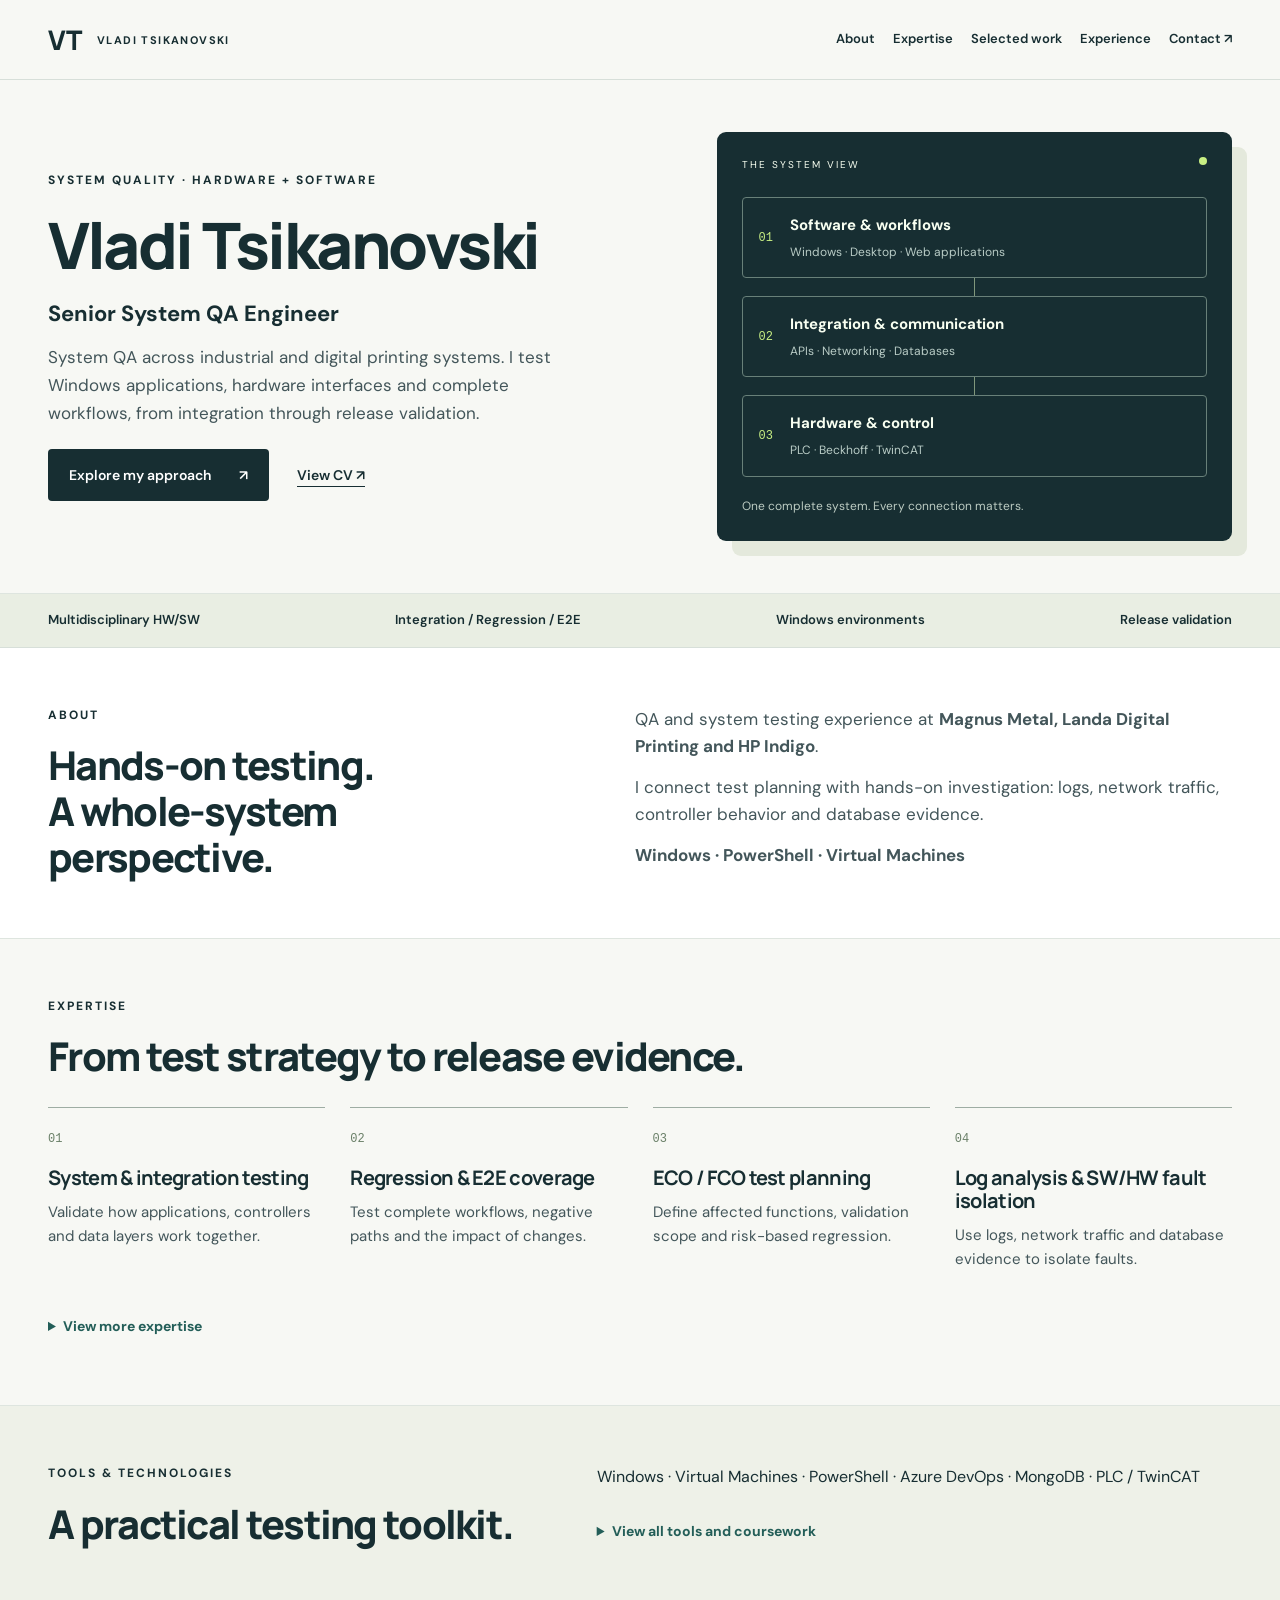
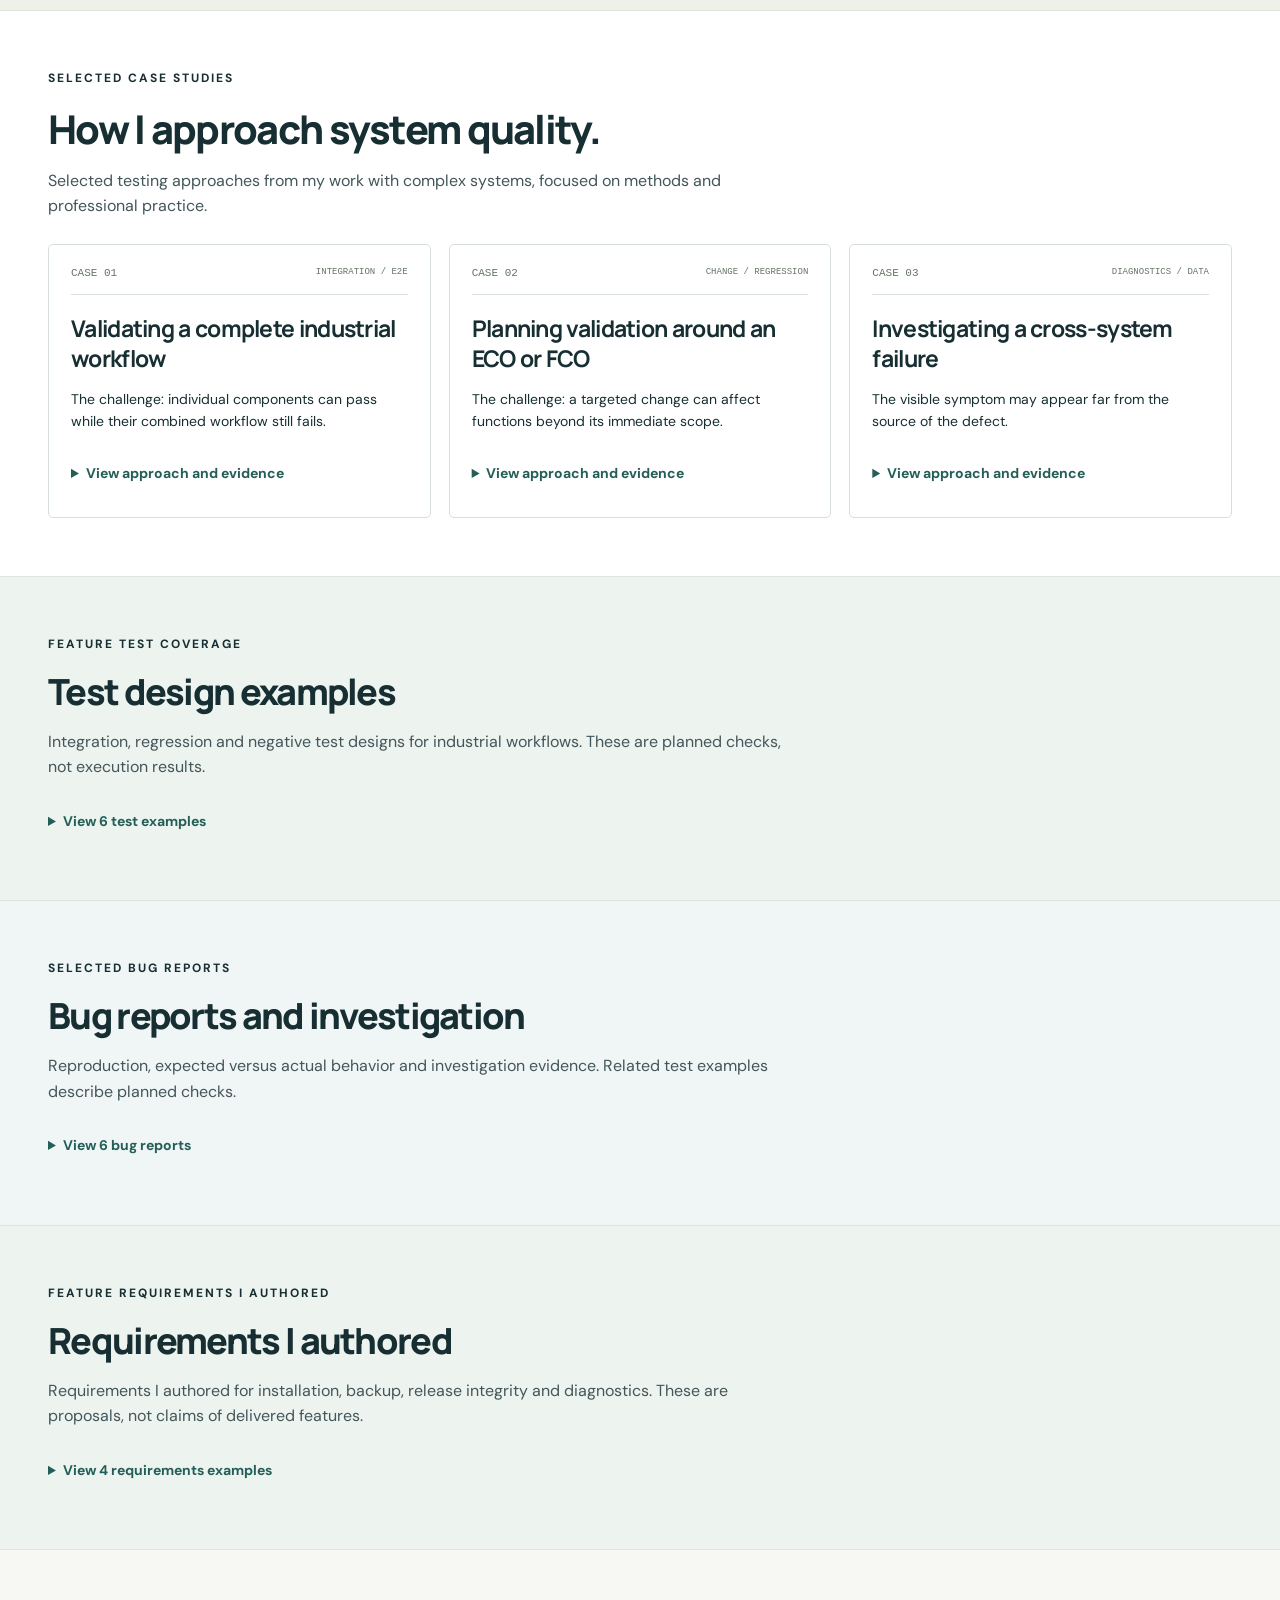
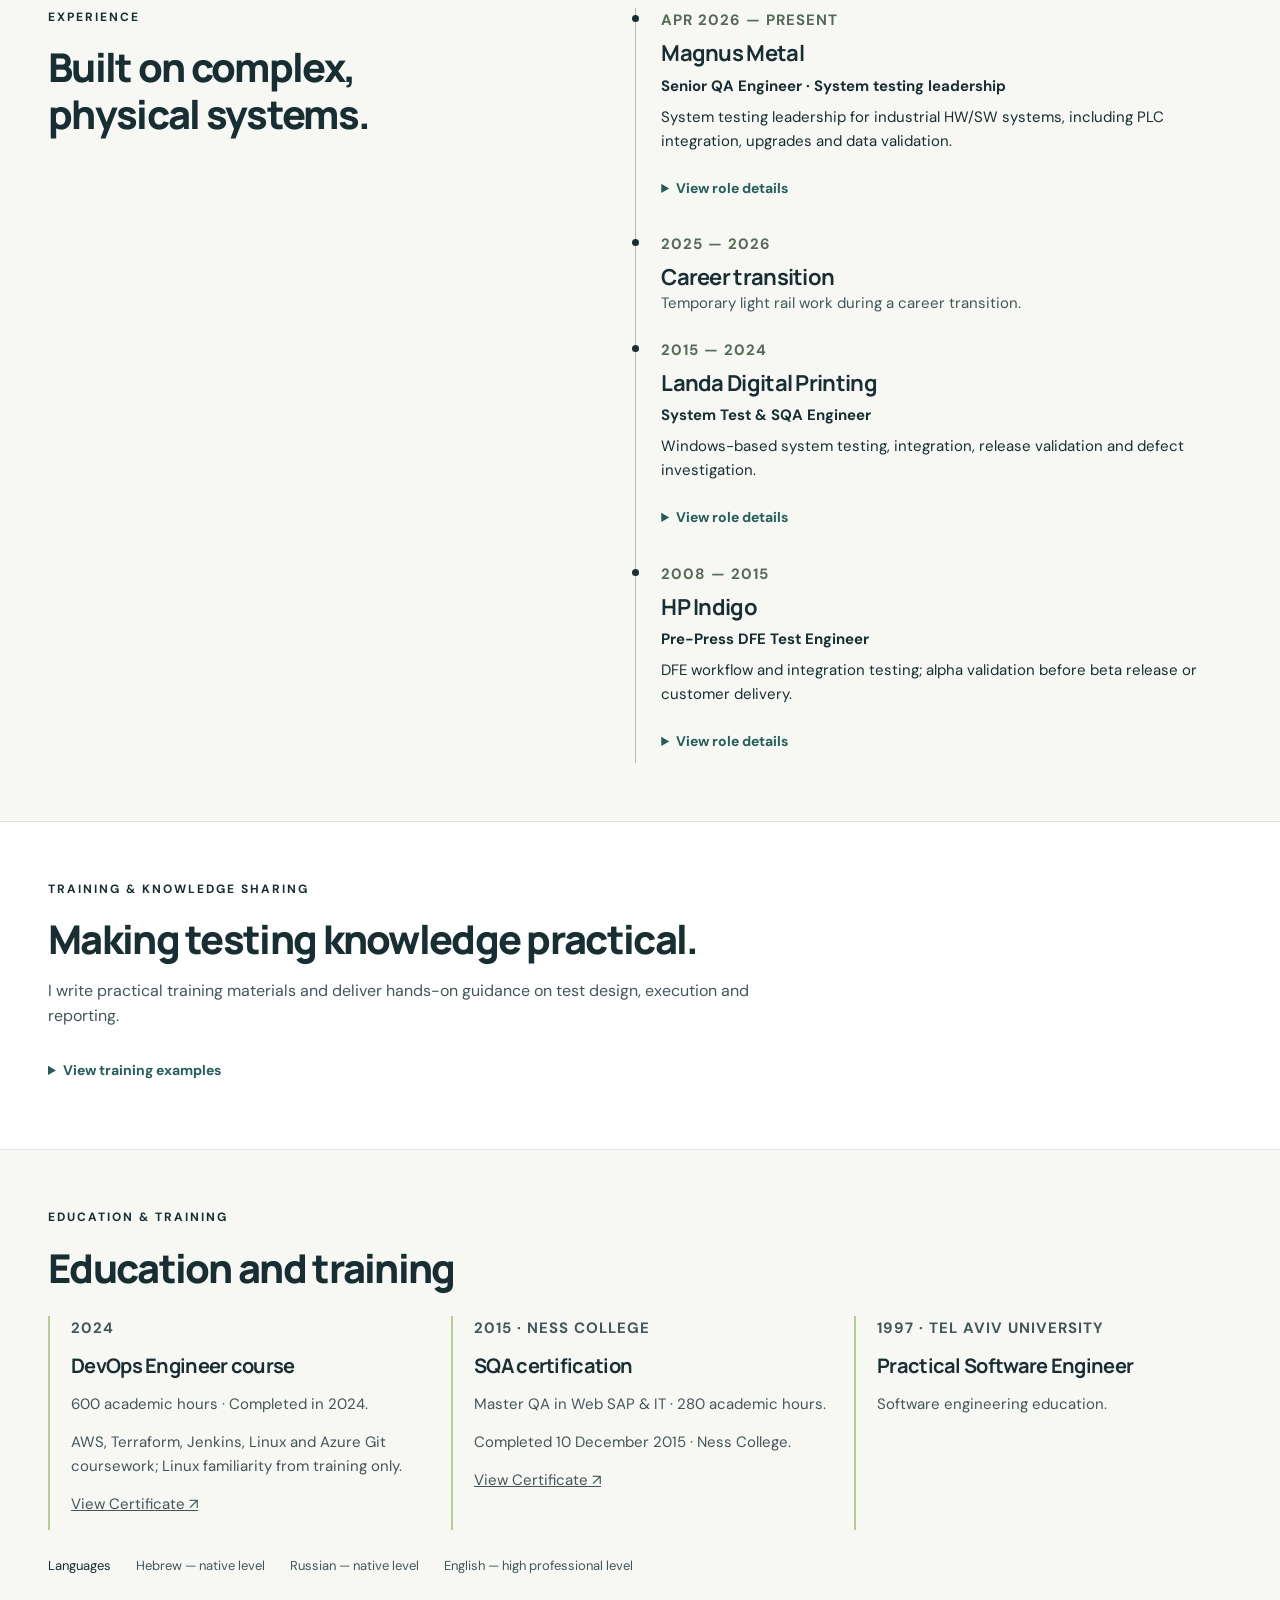
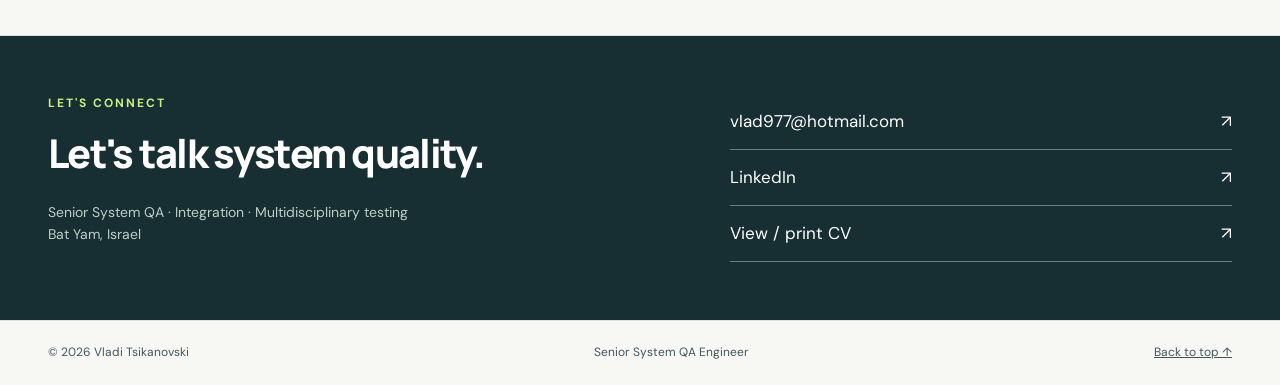
==== commit 06b02cbb: "Simplify portfolio content and refine CV after feedback" ====
--- a/index.html
+++ b/index.html
@@ -1,34 +1,32 @@
-<!doctype html>+<!doctype html>
+<html lang="en"><head><meta charset="utf-8"><meta name="viewport" content="width=device-width,initial-scale=1"><meta name="description" content="Vladi Tsikanovski — Senior System QA Engineer. Multidisciplinary hardware/software, Windows, integration, regression and end-to-end testing."><meta name="theme-color" content="#142e32"><title>Vladi Tsikanovski | Senior System QA Engineer</title><link rel="stylesheet" href="style.css?v=feedback-20260914"></head>
 
-<html lang="en"><head><meta charset="utf-8"><meta name="viewport" content="width=device-width,initial-scale=1"><meta name="description" content="Vladi Tsikanovski — Senior System QA Engineer. Multidisciplinary hardware/software, Windows, integration, regression and end-to-end testing."><meta name="theme-color" content="#142e32"><title>Vladi Tsikanovski | Senior System QA Engineer</title><link rel="stylesheet" href="style.css?v=compact-1"></head>+<body><a class="skip" href="#main">Skip to content</a><header><a class="brand" href="#">VT<span>VLADI TSIKANOVSKI</span></a><nav aria-label="Main navigation"><a href="#about">About</a><a href="#expertise">Expertise</a><a href="#work">Selected work</a><a href="#experience">Experience</a><a href="#contact">Contact ↗</a></nav></header>
 
-<body><a class="skip" href="#main">Skip to content</a><header><a class="brand" href="#">VT<span>VLADI TSIKANOVSKI</span></a><nav aria-label="Main navigation"><a href="#about">About</a><a href="#expertise">Expertise</a><a href="#work">Case studies</a><a href="#feature-requirements">Features &amp; tests</a><a href="#bug-reports">Bug reports</a><a href="#authored-features">Requirements</a><a href="#experience">Experience</a><a href="#training">Training</a><a href="#contact">Contact ↗</a></nav></header>+<main id="main"><section class="hero"><div><p class="eyebrow">SYSTEM QUALITY · HARDWARE + SOFTWARE</p><h1>Vladi Tsikanovski</h1><p class="intro"><strong>Senior System QA Engineer</strong></p><p class="lede">System QA across industrial and digital printing systems. I test Windows applications, hardware interfaces and complete workflows, from integration through release validation.</p><div class="actions"><a class="button" href="#work">Explore my approach <span>↗</span></a><a class="text-link" href="cv.html">View CV ↗</a></div></div><aside class="system" aria-label="Testing focus"><div class="system-top"><span>THE SYSTEM VIEW</span><span class="dot"></span></div><div class="layer"><span>01</span><div><b>Software &amp; workflows</b><small>Windows · Desktop · Web applications</small></div></div><div class="connector"></div><div class="layer"><span>02</span><div><b>Integration &amp; communication</b><small>APIs · Networking · Databases</small></div></div><div class="connector"></div><div class="layer"><span>03</span><div><b>Hardware &amp; control</b><small>PLC · Beckhoff · TwinCAT</small></div></div><p class="system-foot">One complete system. Every connection matters.</p></aside></section>
 
-<main id="main"><section class="hero"><div><p class="eyebrow">SYSTEM QUALITY · HARDWARE + SOFTWARE</p><h1>Confidence in<br>complex systems.</h1><p class="intro">I'm Vladi Tsikanovski,<br><strong>Senior System QA Engineer.</strong></p><p class="lede">I bring hardware, software and real-world workflows together through integration, regression and end-to-end testing.</p><div class="actions"><a class="button" href="#work">Explore my approach <span>↗</span></a><a class="text-link" href="cv.html">View CV ↗</a></div></div><aside class="system" aria-label="Testing focus"><div class="system-top"><span>THE SYSTEM VIEW</span><span class="dot"></span></div><div class="layer"><span>01</span><div><b>Software & workflows</b><small>Windows · Desktop · Web applications</small></div></div><div class="connector"></div><div class="layer"><span>02</span><div><b>Integration & communication</b><small>APIs · Networking · Databases</small></div></div><div class="connector"></div><div class="layer"><span>03</span><div><b>Hardware & control</b><small>PLC · Beckhoff · TwinCAT</small></div></div><p class="system-foot">One complete system. Every connection matters.</p></aside></section>+<div class="ribbon"><span>Multidisciplinary HW/SW</span><span>Integration / Regression / E2E</span><span>Windows environments</span><span>Release validation</span></div>
 
-<div class="ribbon"><span>Multidisciplinary HW/SW</span><span>Integration / Regression / E2E</span><span>Windows environments</span><span>Release validation</span></div>+<section id="about" class="split"><div><p class="eyebrow">ABOUT</p><h2>Hands-on testing.<br>A whole-system perspective.</h2></div><div class="body-copy"><p>QA and system testing experience at <strong>Magnus Metal, Landa Digital Printing and HP Indigo</strong>.</p><p>I connect test planning with hands-on investigation: logs, network traffic, controller behavior and database evidence.</p><p><strong>Windows · PowerShell · Virtual Machines</strong></p></div></section>
 
-<section id="about" class="split"><div><p class="eyebrow">01 / ABOUT</p><h2>Hands-on testing.<br>A whole-system perspective.</h2></div><div class="body-copy"><p>My background spans industrial systems and digital printing, with QA and system testing roles at Magnus Metal, Landa Digital Printing and HP Indigo.</p><p>I focus on how components behave together: the application, control layer, network, database and physical system. My work combines API, desktop and web application testing with structured test planning, log analysis, SW/HW fault isolation and close collaboration with R&D.</p><p>Windows is my primary working environment. I also operate virtual machines and use PowerShell to support setup, configuration and diagnostics.</p></div></section>+<section id="expertise"><p class="eyebrow">EXPERTISE</p><h2>From test strategy to release evidence.</h2><div class="grid expertise"><article><span class="number">01</span><h3>System &amp; integration testing</h3><p>Validate how applications, controllers and data layers work together.</p></article><article><span class="number">02</span><h3>Regression &amp; E2E coverage</h3><p>Test complete workflows, negative paths and the impact of changes.</p></article><article><span class="number">03</span><h3>ECO / FCO test planning</h3><p>Define affected functions, validation scope and risk-based regression.</p></article><article><span class="number">04</span><h3>Log analysis &amp; SW/HW fault isolation</h3><p>Use logs, network traffic and database evidence to isolate faults.</p></article></div><details class="more"><summary>View more expertise</summary><div class="grid expertise"><article><span class="number">05</span><h3>API testing</h3><p>Validate requests, responses, status codes and data consistency, including error handling and negative scenarios across system interfaces.</p></article><article><span class="number">06</span><h3>Desktop &amp; web applications</h3><p>Test functional behavior and complete user workflows across Windows desktop and web applications, with integration and regression coverage.</p></article><article><span class="number">07</span><h3>Version &amp; release content management</h3><p>Track builds and release scope: included features, fixes and known issues. Align test coverage and results with the relevant version and configuration.</p></article><article><span class="number">08</span><h3>Installation &amp; upgrade validation</h3><p>Install and validate builds, check upgrades and environment configuration, and run post-installation sanity and regression tests on physical systems and virtual machines.</p></article></div></details></section>
 
-<section id="expertise"><p class="eyebrow">02 / EXPERTISE</p><h2>From test strategy to release evidence.</h2><div class="grid expertise"><article><span class="number">01</span><h3>System & integration testing</h3><p>Validate multidisciplinary HW/SW behavior and the interfaces between applications, industrial controls and data layers.</p></article><article><span class="number">02</span><h3>Regression & E2E coverage</h3><p>Follow complete workflows, check negative scenarios and verify that changes preserve existing functionality.</p></article><article><span class="number">03</span><h3>ECO / FCO test planning</h3><p>Build structured validation coverage for engineering and field changes, including affected functions and regression scope.</p></article><article><span class="number">04</span><h3>Log analysis & SW/HW fault isolation</h3><p>Analyze logs and correlate system behavior, network traffic and database evidence to isolate software, hardware, communication and configuration faults.</p></article><article><span class="number">05</span><h3>API testing</h3><p>Validate requests, responses, status codes and data consistency, including error handling and negative scenarios across system interfaces.</p></article><article><span class="number">06</span><h3>Desktop & web applications</h3><p>Test functional behavior and complete user workflows across Windows desktop and web applications, with integration and regression coverage.</p></article><article><span class="number">07</span><h3>Version & release content management</h3><p>Track builds and release scope: included features, fixes and known issues. Align test coverage and results with the relevant version and configuration.</p></article><article><span class="number">08</span><h3>Installation & upgrade validation</h3><p>Install and validate builds, check upgrades and environment configuration, and run post-installation sanity and regression tests on physical systems and virtual machines.</p></article></div></section>+<section id="tools" class="tools"><div><p class="eyebrow">TOOLS &amp; TECHNOLOGIES</p><h2>A practical testing toolkit.</h2></div><div><p>Windows · Virtual Machines · PowerShell · Azure DevOps · MongoDB · PLC / TwinCAT</p><details class="more"><summary>View all tools and coursework</summary><dl><div><dt>Environments</dt><dd>Windows <i>·</i> Virtual Machines <i>·</i> PowerShell</dd></div><div><dt>Quality &amp; delivery</dt><dd>Azure DevOps / TFS <i>·</i> Azure Repos / Git <i>·</i> GitHub <i>·</i> Visual Studio (prior hands-on experience) <i>·</i> STP / STD <i>·</i> Test plans <i>·</i> Release content tracking <i>·</i> Test progress reports</dd></div><div><dt>Data validation</dt><dd>MongoDB <i>·</i> Microsoft SQL Server</dd></div><div><dt>Industrial control</dt><dd>PLC <i>·</i> Beckhoff <i>·</i> TwinCAT <i>·</i> CODESYS</dd></div><div><dt>Networking</dt><dd>Wireshark <i>·</i> TCP/IP <i>·</i> MODBUS</dd></div><div><dt>Coursework familiarity</dt><dd>Linux, AWS, Terraform and Jenkins: familiarity from DevOps coursework. Windows is my professional working environment.</dd></div></dl></details></div></section>
 
-<section id="tools" class="tools"><div><p class="eyebrow">03 / TOOLS & TECHNOLOGIES</p><h2>A practical testing toolkit.</h2></div><dl><div><dt>Environments</dt><dd>Windows <i>·</i> Virtual Machines <i>·</i> PowerShell</dd></div><div><dt>Quality & delivery</dt><dd>Azure DevOps / TFS <i>·</i> Azure Repos / Git <i>·</i> GitHub <i>·</i> Visual Studio (prior hands-on experience) <i>·</i> STP / STD <i>·</i> Test plans <i>·</i> Release content tracking <i>·</i> Test progress reports</dd></div><div><dt>Data validation</dt><dd>MongoDB <i>·</i> Microsoft SQL Server</dd></div><div><dt>Industrial control</dt><dd>PLC <i>·</i> Beckhoff <i>·</i> TwinCAT <i>·</i> CODESYS</dd></div><div><dt>Networking</dt><dd>Wireshark <i>·</i> TCP/IP <i>·</i> MODBUS</dd></div><div><dt>Coursework familiarity</dt><dd>Linux, AWS, Terraform and Jenkins through DevOps training. Eager to apply the Linux knowledge gained through DevOps training in a professional setting.</dd></div></dl></section>+<section id="work"><p class="eyebrow">SELECTED CASE STUDIES</p><h2>How I approach system quality.</h2><p class="section-intro">Selected testing approaches from my work with complex systems, focused on methods and professional practice.</p><div class="cases"><article><div class="case-label">CASE 01 <span>INTEGRATION / E2E</span></div><h3>Validating a complete industrial workflow</h3><p class="challenge">The challenge: individual components can pass while their combined workflow still fails.</p><details class="more"><summary>View approach and evidence</summary><dl><dt>Approach</dt><dd>Map expected behavior across the Windows application, control interfaces and data layer. Define prerequisites, execute normal and negative paths, and correlate observable behavior with logs and stored data.</dd><dt>Evidence to capture</dt><dd>Reproducible steps, environment and version details, expected versus actual behavior, and focused evidence for cross-functional triage.</dd></dl></details></article><article><div class="case-label">CASE 02 <span>CHANGE / REGRESSION</span></div><h3>Planning validation around an ECO or FCO</h3><p class="challenge">The challenge: a targeted change can affect functions beyond its immediate scope.</p><details class="more"><summary>View approach and evidence</summary><dl><dt>Approach</dt><dd>Identify affected requirements and interfaces, establish a baseline, and combine targeted validation with risk-based regression and relevant end-to-end workflows.</dd><dt>Evidence to capture</dt><dd>A traceable test plan, configuration records, execution results and clearly documented remaining issues for the release decision.</dd></dl></details></article><article><div class="case-label">CASE 03 <span>DIAGNOSTICS / DATA</span></div><h3>Investigating a cross-system failure</h3><p class="challenge">The visible symptom may appear far from the source of the defect.</p><details class="more"><summary>View approach and evidence</summary><dl><dt>Approach</dt><dd>Reproduce the scenario in a controlled environment, analyze application and system logs, align timestamps, inspect relevant network traffic with Wireshark, and validate database state with MongoDB or SQL Server. Use the combined evidence to isolate whether the fault originates in software, hardware, communication or configuration.</dd><dt>Evidence to capture</dt><dd>A concise defect report connecting the symptom, sequence of events and supporting observations, followed by fix verification and regression checks.</dd></dl></details></article></div></section>
 
-<section id="work"><p class="eyebrow">04 / SELECTED CASE STUDIES</p><h2>How I approach system quality.</h2><p class="section-intro">Selected testing approaches from my work with complex systems, focused on methods and professional practice.</p><div class="cases"><article><div class="case-label">CASE 01 <span>INTEGRATION / E2E</span></div><h3>Validating a complete industrial workflow</h3><p class="challenge">The challenge: individual components can pass while their combined workflow still fails.</p><dl><dt>Approach</dt><dd>Map expected behavior across the Windows application, control interfaces and data layer. Define prerequisites, execute normal and negative paths, and correlate observable behavior with logs and stored data.</dd><dt>Evidence to capture</dt><dd>Reproducible steps, environment and version details, expected versus actual behavior, and focused evidence for cross-functional triage.</dd></dl></article><article><div class="case-label">CASE 02 <span>CHANGE / REGRESSION</span></div><h3>Planning validation around an ECO or FCO</h3><p class="challenge">The challenge: a targeted change can affect functions beyond its immediate scope.</p><dl><dt>Approach</dt><dd>Identify affected requirements and interfaces, establish a baseline, and combine targeted validation with risk-based regression and relevant end-to-end workflows.</dd><dt>Evidence to capture</dt><dd>A traceable test plan, configuration records, execution results and clearly documented remaining issues for the release decision.</dd></dl></article><article><div class="case-label">CASE 03 <span>DIAGNOSTICS / DATA</span></div><h3>Investigating a cross-system failure</h3><p class="challenge">The visible symptom may appear far from the source of the defect.</p><dl><dt>Approach</dt><dd>Reproduce the scenario in a controlled environment, analyze application and system logs, align timestamps, inspect relevant network traffic with Wireshark, and validate database state with MongoDB or SQL Server. Use the combined evidence to isolate whether the fault originates in software, hardware, communication or configuration.</dd><dt>Evidence to capture</dt><dd>A concise defect report connecting the symptom, sequence of events and supporting observations, followed by fix verification and regression checks.</dd></dl></article></div></section>+<section id="feature-requirements"><p class="eyebrow">FEATURE TEST COVERAGE</p><h2>Test design examples</h2><p class="section-intro">Integration, regression and negative test designs for industrial workflows. These are planned checks, not execution results.</p><details class="more"><summary>View 6 test examples</summary><div class="bug-table-wrap"><table class="bug-table"><caption class="sr-only">Features and related integration and regression test examples</caption><thead><tr><th scope="col">Feature</th><th scope="col">Test coverage</th><th scope="col">Validation focus</th><th scope="col">Test case</th></tr></thead><tbody><tr><td>Tool Path &amp; robot file generation</td><td><strong>PLC / Robot Integration · Regression · Green Flow</strong></td><td>Validate Tool Path selection through PLC coordination to program-file generation on the correct robot.</td><td><details><summary>View test case<span class="sr-only">: Tool Path &amp; robot file generation</span></summary><dl><dt>Preconditions</dt><dd>An approved QA job in simulation or dry-run mode, a ready target robot, an agreed tool-to-robot mapping and read-only reference files. The operator controls execution; automation monitors. Generated files are not created, edited or deleted manually.</dd><dt>Step 1</dt><dd>Select one approved Tool Path and verify its range, preview and target robot against the test baseline.</dd><dt>Expected result</dt><dd>The selected path, tool and robot agree; unrelated paths are not selected.</dd><dt>Step 2</dt><dd>Record file names, sizes and modification times on target and non-target robots before the test.</dd><dt>Expected result</dt><dd>A baseline is available to distinguish new or updated output from stale files.</dd><dt>Step 3</dt><dd>Have the authorized operator or simulator initiate the selected path once. Monitor UI and PLC status.</dd><dt>Expected result</dt><dd>One simulated request is accepted and UI, PLC and robot selection remain consistent.</dd><dt>Step 4</dt><dd>Inspect the generated robot program files after preparation.</dd><dt>Expected result</dt><dd>Required files are present, non-empty and current. File count and sequence match expectations, with no missing or duplicate sequence entries.</dd><dt>Step 5</dt><dd>Compare output with the selected job and approved reference structure; inspect non-target robots.</dd><dt>Expected result</dt><dd>Job identity, Tool Path and execution order match. No unintended program files are created or modified on non-target robots.</dd><dt>Evidence &amp; regression coverage</dt><dd>Correlate file metadata, transfer status, PLC signals, application logs, events and database records by job and timestamp. Repeat for the supported Tool Paths against their approved robot mappings when validating a changed build.</dd></dl></details></td></tr><tr><td>PLC readiness &amp; start interlocks</td><td><strong>Integration · Regression · Negative</strong></td><td>Check UI/controller agreement, startup progression and blocked-start recovery in simulation.</td><td><details><summary>View test case<span class="sr-only">: PLC readiness &amp; start interlocks</span></summary><dl><dt>State transition and readiness test</dt><dt>Preconditions</dt><dd>An approved simulation job, known readiness baseline and synchronized monitoring.</dd><dt>Step 1</dt><dd>Confirm the initial state in the UI and controller.</dd><dt>Expected result</dt><dd>Both sources agree and no unexpected active or error state is present.</dd><dt>Step 2</dt><dd>Have an authorized operator or simulator initiate the ready scenario.</dd><dt>Expected result</dt><dd>The approved state sequence reaches active execution within the defined timeout.</dd><dt>Step 3</dt><dd>In a separate scenario, make one simulated component unavailable.</dd><dt>Expected result</dt><dd>Execution remains blocked and the unavailable component and reason are identifiable.</dd><dt>Step 4</dt><dd>Restore readiness and perform the approved recovery.</dd><dt>Expected result</dt><dd>Recovery follows the defined behavior without an automatic restart.</dd><dt>Evidence</dt><dd>Correlate application logs, events, controller signals and database records by timestamp and job identity.</dd></dl></details></td></tr><tr><td>PLC emergency signal &amp; recovery</td><td><strong>PLC / HW-SW Integration · Regression</strong></td><td>Verify physical emergency input propagation, blocked execution and recovery without automatic restart.</td><td><details><summary>View test case<span class="sr-only">: PLC emergency signal &amp; recovery</span></summary><dl><dt>Preconditions</dt><dd>Approved simulation activity in a controlled test environment; a trained operator handles the physical control. Automation only monitors.</dd><dt>Step 1</dt><dd>Confirm that UI and PLC agree on the active simulated job.</dd><dt>Expected result</dt><dd>Both sources show the same job and initial state.</dd><dt>Step 2</dt><dd>Have the trained operator activate the designated physical emergency control.</dd><dt>Expected result</dt><dd>The PLC receives the signal; UI and controller reach the expected error state within the approved response time, and simulated activity stops.</dd><dt>Step 3</dt><dd>Inspect status and event records.</dd><dt>Expected result</dt><dd>Execution and resume remain blocked; evidence identifies the physical source without duplicate or malformed records.</dd><dt>Step 4</dt><dd>Have the operator release the control and follow the approved reset procedure.</dd><dt>Expected result</dt><dd>The system reaches the defined recovery state and does not restart automatically.</dd><dt>Evidence</dt><dd>Correlate PLC signals, UI state, application logs, events and database records by timestamp and job identity. Record response time against the approved requirement.</dd></dl></details></td></tr><tr><td>PLC controlled stop sequence</td><td><strong>PLC / HW-SW Integration · Regression</strong></td><td>Verify coordinated stopping, final idle state and consistent command reporting.</td><td><details><summary>View test case<span class="sr-only">: PLC controlled stop sequence</span></summary><dl><dt>Preconditions</dt><dd>An approved simulation job is active; an authorized operator issues Stop while monitoring is synchronized.</dd><dt>Step 1</dt><dd>Compare the active job and state in UI and PLC.</dd><dt>Expected result</dt><dd>The sources agree and the Stop control has the expected availability.</dd><dt>Step 2</dt><dd>Have the operator issue one Stop request.</dd><dt>Expected result</dt><dd>The controller and UI enter the expected stopping sequence once.</dd><dt>Step 3</dt><dd>Monitor pending simulated activity through completion of the stop.</dd><dt>Expected result</dt><dd>No new execution action begins; pending activity ends according to the defined behavior.</dd><dt>Step 4</dt><dd>Verify the final state and logs.</dd><dt>Expected result</dt><dd>The system reaches idle within the approved timeout, records the ordered transition and remains idle until a new authorized request.</dd><dt>Evidence</dt><dd>Correlate PLC signals, UI state, application logs, events and database records by timestamp and job identity. Record response time against the approved requirement.</dd></dl></details></td></tr><tr><td>Recipe &amp; job workflow</td><td><strong>Integration · Regression · Boundary · Negative</strong></td><td>Import and save data, load a job, validate selection and check control states.</td><td><details><summary>View test case<span class="sr-only">: Recipe &amp; job workflow</span></summary><dl><dt>Recipe and job functional test</dt><dt>Preconditions</dt><dd>An idle QA environment and approved valid and invalid input files.</dd><dt>Step 1</dt><dd>Import valid input and save once.</dd><dt>Expected result</dt><dd>One item is saved with matching names, source data and layout values.</dd><dt>Step 2</dt><dd>Load the saved item into the job view.</dd><dt>Expected result</dt><dd>The selected job, quantities and execution range match the saved data.</dd><dt>Step 3</dt><dd>Select a valid range, then try a reversed or out-of-range selection.</dd><dt>Expected result</dt><dd>Valid selections are retained; invalid ranges are rejected and cannot enable execution.</dd><dt>Step 4</dt><dd>Navigate between views and inspect the selected job and Run state without starting it.</dd><dt>Expected result</dt><dd>The correct data and approved control states remain consistent.</dd><dt>Evidence</dt><dd>Record the selected data, control states and expected versus actual behavior.</dd></dl></details></td></tr><tr><td>Diagnostics &amp; counters</td><td><strong>Integration · Regression · Boundary</strong></td><td>Validate source-to-UI values, refresh behavior and navigation consistency.</td><td><details><summary>View test case<span class="sr-only">: Diagnostics &amp; counters</span></summary><dl><dt>Diagnostics and counters functional test</dt><dt>Preconditions</dt><dd>Approved source values, expected units and a configured refresh interval are available.</dd><dt>Step 1</dt><dd>Open a configured diagnostic graph.</dd><dt>Expected result</dt><dd>The title, series, units and timestamps match the selected source.</dd><dt>Step 2</dt><dd>Observe at least two refresh intervals.</dd><dt>Expected result</dt><dd>New values arrive in order without frozen or duplicate points.</dd><dt>Step 3</dt><dd>Select a known counter and compare its value with the approved source.</dd><dt>Expected result</dt><dd>The value, unit and numeric format are accurate.</dd><dt>Step 4</dt><dd>Switch views, search for a missing item, clear the search and reload.</dd><dt>Expected result</dt><dd>The correct current data returns without stale, mixed or duplicate content.</dd><dt>Evidence</dt><dd>Capture source comparisons, timestamps, search results and refresh behavior.</dd></dl></details></td></tr></tbody></table></div></details></section>
 
-<section id="feature-requirements"><p class="eyebrow">FEATURE TEST COVERAGE</p><h2>Features covered by integration &amp; regression tests.</h2><p class="section-intro">Selected test cases prepared for PLC integration, hardware/software behavior and application workflows. Open View test case for preconditions, steps, expected results and evidence. These examples describe test design; they do not report execution results.</p><div class="bug-table-wrap"><table class="bug-table"><caption class="sr-only">Features and related integration and regression test examples</caption><thead><tr><th scope="col">Feature</th><th scope="col">Test coverage</th><th scope="col">Validation focus</th><th scope="col">Test case</th></tr></thead><tbody><tr><td>Tool Path &amp; robot file generation</td><td><strong>PLC / Robot Integration · Regression · Green Flow</strong></td><td>Validate Tool Path selection through PLC coordination to program-file generation on the correct robot.</td><td><details><summary>View test case<span class="sr-only">: Tool Path &amp; robot file generation</span></summary><dl><dt>Preconditions</dt><dd>An approved QA job in simulation or dry-run mode, a ready target robot, an agreed tool-to-robot mapping and read-only reference files. The operator controls execution; automation monitors. Generated files are not created, edited or deleted manually.</dd><dt>Step 1</dt><dd>Select one approved Tool Path and verify its range, preview and target robot against the test baseline.</dd><dt>Expected result</dt><dd>The selected path, tool and robot agree; unrelated paths are not selected.</dd><dt>Step 2</dt><dd>Record file names, sizes and modification times on target and non-target robots before the test.</dd><dt>Expected result</dt><dd>A baseline is available to distinguish new or updated output from stale files.</dd><dt>Step 3</dt><dd>Have the authorized operator or simulator initiate the selected path once. Monitor UI and PLC status.</dd><dt>Expected result</dt><dd>One simulated request is accepted and UI, PLC and robot selection remain consistent.</dd><dt>Step 4</dt><dd>Inspect the generated robot program files after preparation.</dd><dt>Expected result</dt><dd>Required files are present, non-empty and current. File count and sequence match expectations, with no missing or duplicate sequence entries.</dd><dt>Step 5</dt><dd>Compare output with the selected job and approved reference structure; inspect non-target robots.</dd><dt>Expected result</dt><dd>Job identity, Tool Path and execution order match. No unintended program files are created or modified on non-target robots.</dd><dt>Evidence &amp; regression coverage</dt><dd>Correlate file metadata, transfer status, PLC signals, application logs, events and database records by job and timestamp. Repeat for the supported Tool Paths against their approved robot mappings when validating a changed build.</dd></dl></details></td></tr><tr><td>PLC readiness &amp; start interlocks</td><td><strong>Integration · Regression · Negative</strong></td><td>Check UI/controller agreement, startup progression and blocked-start recovery in simulation.</td><td><details><summary>View test case<span class="sr-only">: PLC readiness &amp; start interlocks</span></summary><dl><dt>State transition and readiness test</dt><dt>Preconditions</dt><dd>An approved simulation job, known readiness baseline and synchronized monitoring.</dd><dt>Step 1</dt><dd>Confirm the initial state in the UI and controller.</dd><dt>Expected result</dt><dd>Both sources agree and no unexpected active or error state is present.</dd><dt>Step 2</dt><dd>Have an authorized operator or simulator initiate the ready scenario.</dd><dt>Expected result</dt><dd>The approved state sequence reaches active execution within the defined timeout.</dd><dt>Step 3</dt><dd>In a separate scenario, make one simulated component unavailable.</dd><dt>Expected result</dt><dd>Execution remains blocked and the unavailable component and reason are identifiable.</dd><dt>Step 4</dt><dd>Restore readiness and perform the approved recovery.</dd><dt>Expected result</dt><dd>Recovery follows the defined behavior without an automatic restart.</dd><dt>Evidence</dt><dd>Correlate application logs, events, controller signals and database records by timestamp and job identity.</dd></dl></details></td></tr><tr><td>PLC emergency signal &amp; recovery</td><td><strong>PLC / HW-SW Integration · Regression</strong></td><td>Verify physical emergency input propagation, blocked execution and recovery without automatic restart.</td><td><details><summary>View test case<span class="sr-only">: PLC emergency signal &amp; recovery</span></summary><dl><dt>Preconditions</dt><dd>Approved simulation activity in a controlled test environment; a trained operator handles the physical control. Automation only monitors.</dd><dt>Step 1</dt><dd>Confirm that UI and PLC agree on the active simulated job.</dd><dt>Expected result</dt><dd>Both sources show the same job and initial state.</dd><dt>Step 2</dt><dd>Have the trained operator activate the designated physical emergency control.</dd><dt>Expected result</dt><dd>The PLC receives the signal; UI and controller reach the expected error state within the approved response time, and simulated activity stops.</dd><dt>Step 3</dt><dd>Inspect status and event records.</dd><dt>Expected result</dt><dd>Execution and resume remain blocked; evidence identifies the physical source without duplicate or malformed records.</dd><dt>Step 4</dt><dd>Have the operator release the control and follow the approved reset procedure.</dd><dt>Expected result</dt><dd>The system reaches the defined recovery state and does not restart automatically.</dd><dt>Evidence</dt><dd>Correlate PLC signals, UI state, application logs, events and database records by timestamp and job identity. Record response time against the approved requirement.</dd></dl></details></td></tr><tr><td>PLC controlled stop sequence</td><td><strong>PLC / HW-SW Integration · Regression</strong></td><td>Verify coordinated stopping, final idle state and consistent command reporting.</td><td><details><summary>View test case<span class="sr-only">: PLC controlled stop sequence</span></summary><dl><dt>Preconditions</dt><dd>An approved simulation job is active; an authorized operator issues Stop while monitoring is synchronized.</dd><dt>Step 1</dt><dd>Compare the active job and state in UI and PLC.</dd><dt>Expected result</dt><dd>The sources agree and the Stop control has the expected availability.</dd><dt>Step 2</dt><dd>Have the operator issue one Stop request.</dd><dt>Expected result</dt><dd>The controller and UI enter the expected stopping sequence once.</dd><dt>Step 3</dt><dd>Monitor pending simulated activity through completion of the stop.</dd><dt>Expected result</dt><dd>No new execution action begins; pending activity ends according to the defined behavior.</dd><dt>Step 4</dt><dd>Verify the final state and logs.</dd><dt>Expected result</dt><dd>The system reaches idle within the approved timeout, records the ordered transition and remains idle until a new authorized request.</dd><dt>Evidence</dt><dd>Correlate PLC signals, UI state, application logs, events and database records by timestamp and job identity. Record response time against the approved requirement.</dd></dl></details></td></tr><tr><td>Recipe &amp; job workflow</td><td><strong>Integration · Regression · Boundary · Negative</strong></td><td>Import and save data, load a job, validate selection and check control states.</td><td><details><summary>View test case<span class="sr-only">: Recipe &amp; job workflow</span></summary><dl><dt>Recipe and job functional test</dt><dt>Preconditions</dt><dd>An idle QA environment and approved valid and invalid input files.</dd><dt>Step 1</dt><dd>Import valid input and save once.</dd><dt>Expected result</dt><dd>One item is saved with matching names, source data and layout values.</dd><dt>Step 2</dt><dd>Load the saved item into the job view.</dd><dt>Expected result</dt><dd>The selected job, quantities and execution range match the saved data.</dd><dt>Step 3</dt><dd>Select a valid range, then try a reversed or out-of-range selection.</dd><dt>Expected result</dt><dd>Valid selections are retained; invalid ranges are rejected and cannot enable execution.</dd><dt>Step 4</dt><dd>Navigate between views and inspect the selected job and Run state without starting it.</dd><dt>Expected result</dt><dd>The correct data and approved control states remain consistent.</dd><dt>Evidence</dt><dd>Record the selected data, control states and expected versus actual behavior.</dd></dl></details></td></tr><tr><td>Diagnostics &amp; counters</td><td><strong>Integration · Regression · Boundary</strong></td><td>Validate source-to-UI values, refresh behavior and navigation consistency.</td><td><details><summary>View test case<span class="sr-only">: Diagnostics &amp; counters</span></summary><dl><dt>Diagnostics and counters functional test</dt><dt>Preconditions</dt><dd>Approved source values, expected units and a configured refresh interval are available.</dd><dt>Step 1</dt><dd>Open a configured diagnostic graph.</dd><dt>Expected result</dt><dd>The title, series, units and timestamps match the selected source.</dd><dt>Step 2</dt><dd>Observe at least two refresh intervals.</dd><dt>Expected result</dt><dd>New values arrive in order without frozen or duplicate points.</dd><dt>Step 3</dt><dd>Select a known counter and compare its value with the approved source.</dd><dt>Expected result</dt><dd>The value, unit and numeric format are accurate.</dd><dt>Step 4</dt><dd>Switch views, search for a missing item, clear the search and reload.</dd><dt>Expected result</dt><dd>The correct current data returns without stale, mixed or duplicate content.</dd><dt>Evidence</dt><dd>Capture source comparisons, timestamps, search results and refresh behavior.</dd></dl></details></td></tr></tbody></table></div></section>+<section id="bug-reports"><p class="eyebrow">SELECTED BUG REPORTS</p><h2>Bug reports and investigation</h2><p class="section-intro">Reproduction, expected versus actual behavior and investigation evidence. Related test examples describe planned checks.</p><details class="more"><summary>View 6 bug reports</summary><div class="bug-table-wrap"><table class="bug-table"><caption class="sr-only">Six selected bug reports organized by testing area</caption><thead><tr><th scope="col">Testing area</th><th scope="col">Issue observed</th><th scope="col">Expected vs. actual</th><th scope="col">Investigation</th></tr></thead><tbody><tr><td>INSTALLATION</td><td><strong>First launch fails after an upgrade</strong><p>An updated configuration folder was not deployed to the user profile during installation, leaving files from the previous version in place.</p></td><td>The application should receive the required configuration and launch successfully. Instead, stale configuration remained and the first launch crashed.</td><td><details><summary>View details<span class="sr-only">: First launch fails after an upgrade</span></summary><dl><dt>Reproduction</dt><dd>Install the updated build over an existing installation, inspect the user configuration folder, then launch the application.</dd><dt>Investigation &amp; reporting</dt><dd>Compared installed and user-profile configuration files and identified an unhandled exception in the application log. Manually copying the updated configuration restored application startup. This was a workaround, not evidence of a permanent installer fix.</dd><dt>Related test example</dt><dd>Post-upgrade startup and configuration</dd><dt>Test coverage</dt><dd>Post-upgrade sanity test</dd><dt>Preconditions</dt><dd>An approved upgrade is complete and a pre-upgrade configuration and data baseline is available.</dd><dt>Steps</dt><dd>Confirm the installed build and installer log. Launch the application and monitor initialization. Compare configuration and retained data with the baseline. Open the main application views.</dd><dt>Expected result</dt><dd>The expected build starts within the defined timeout, required services stay healthy, and approved configuration and data remain intact.</dd><dt>Evidence &amp; logs</dt><dd>Review application logs and Windows Event Viewer for the launch period; correlate timestamps with service status and browser Console/Network errors.</dd></dl></details></td></tr><tr><td>FUNCTIONALITY · WORKFLOW SEQUENCING</td><td><strong>Workflow advances before all repetitions finish</strong><p>A multi-step job advanced to its next processing stage after the first repetition, although additional repetitions remained.</p></td><td>All configured repetitions should finish before the next stage starts. Instead, the workflow advanced early.</td><td><details><summary>View details<span class="sr-only">: Workflow advances before all repetitions finish</span></summary><dl><dt>Reproduction</dt><dd>Load a job with more than one repetition and a subsequent processing stage. Run it and observe the transition after the first repetition.</dd><dt>Investigation &amp; reporting</dt><dd>Documented the triggering job configuration and the precise transition where expected and actual behavior diverged.</dd></dl></details></td></tr><tr><td>FUNCTIONALITY · CONSECUTIVE JOBS</td><td><strong>A different job cannot start after completion</strong><p>After one job completed successfully, selecting a different job did not make the start action available.</p></td><td>A newly selected valid job should be runnable. Instead, the start control was unavailable.</td><td><details><summary>View details<span class="sr-only">: A different job cannot start after completion</span></summary><dl><dt>Reproduction</dt><dd>Complete one job, load a different job, select it for execution and inspect the start control.</dd><dt>Investigation &amp; reporting</dt><dd>Captured the sequence across consecutive jobs and the resulting UI state, distinguishing the issue from an initial-start scenario.</dd><dt>Related test example</dt><dd>Job selection and start-control availability</dd><dt>Test coverage</dt><dd>Recipe and job functional test; related coverage for this defect</dd><dt>Preconditions</dt><dd>A valid QA job is loaded in an idle test environment. This example checks selection and control state without starting execution.</dd><dt>Steps</dt><dd>Check that the selected job details match the saved input. Select a valid execution range and inspect Run availability. Try an invalid range, restore the valid selection, and recheck the control state.</dd><dt>Expected result</dt><dd>Displayed job data matches the selection. Invalid ranges cannot enable Run; valid selections expose the approved control state. The consecutive-job reproduction above provides the additional defect-specific context.</dd><dt>Evidence &amp; logs</dt><dd>Capture the selected job, range and Run state for each step, with expected and actual results. This selection test alone does not prove that the consecutive-job defect is fixed.</dd></dl></details></td></tr><tr><td>FUNCTIONALITY · STATE TRANSITIONS</td><td><strong>Start command leads directly to a stopped state</strong><p>The system moved from idle directly to a stopped state when the user requested execution.</p></td><td>The system should enter its active execution state and begin the job. Instead, it entered a stopped state immediately.</td><td><details><summary>View details<span class="sr-only">: Start command leads directly to a stopped state</span></summary><dl><dt>Reproduction</dt><dd>Load and select a job, confirm the system is idle, then issue the start command.</dd><dt>Investigation &amp; reporting</dt><dd>Reported the precondition, triggering action and unexpected state transition to support focused investigation.</dd><dt>Related test example</dt><dd>Start-state transition and readiness checks</dd><dt>Test coverage</dt><dd>State-machine positive and negative tests</dd><dt>Preconditions</dt><dd>Use an approved simulation job with synchronized monitoring and a known readiness baseline. An authorized operator or simulator initiates execution.</dd><dt>Steps</dt><dd>Compare UI and controller states before the trigger. Monitor progression to active execution when all required components are ready. In a separate negative scenario, make one simulated component unavailable and observe the blocked transition and recovery.</dd><dt>Expected result</dt><dd>The ready scenario reaches active execution within the approved timeout. The unavailable-component scenario blocks execution with an identifiable reason; restoring readiness does not automatically restart the job.</dd><dt>Evidence &amp; logs</dt><dd>Correlate UI status, controller signals, application logs, events and database records by timestamp and job identity to distinguish software-state errors from component readiness issues.</dd></dl></details></td></tr><tr><td>DATA · PLC / MONGODB INTEGRATION</td><td><strong>Controller parameters stored in an invalid format</strong><p>Parameters transferred from an industrial controller were persisted in MongoDB in a format inconsistent with the expected schema.</p></td><td>Incoming parameters should be serialized according to the expected schema. Instead, the stored format was invalid, creating data inconsistencies.</td><td><details><summary>View details<span class="sr-only">: Controller parameters stored in an invalid format</span></summary><dl><dt>Reproduction</dt><dd>Trigger a controller data transfer and inspect the stored documents in MongoDB.</dd><dt>Investigation &amp; reporting</dt><dd>Inspected raw documents and reported the format mismatch. The report requested an update to the relevant data-type definition; the supplied evidence does not establish a verified fix.</dd></dl></details></td></tr><tr><td>UI · PROGRESS REPORTING</td><td><strong>Progress reaches 100% before the job finishes</strong><p>A multi-stage job displayed full completion at the start of an unfinished final segment, then recalculated progress during a later step.</p></td><td>Progress should reflect actual completion throughout execution. Instead, the UI displayed 100% while work remained.</td><td><details><summary>View details<span class="sr-only">: Progress reaches 100% before the job finishes</span></summary><dl><dt>Reproduction</dt><dd>Run a job with multiple segments and processing steps, and observe the progress indicator as execution enters the final segment.</dd><dt>Investigation &amp; reporting</dt><dd>Correlated the displayed progress with execution-log entries identifying the current repetition and completed processing step, helping pinpoint the boundary where the indicator became inaccurate.</dd></dl></details></td></tr></tbody></table></div></details></section>
 
-<section id="bug-reports"><p class="eyebrow">SELECTED BUG REPORTS</p><h2>Bug reports by testing area.</h2><p class="section-intro">Examples of my bug reports, showing the issue, expected behavior and investigation. Select View details for reproduction steps, findings and selected related test examples adapted from my QA test plans. Test examples describe planned checks, not execution results.</p><div class="bug-table-wrap"><table class="bug-table"><caption class="sr-only">Six selected bug reports organized by testing area</caption><thead><tr><th scope="col">Testing area</th><th scope="col">Issue observed</th><th scope="col">Expected vs. actual</th><th scope="col">Investigation</th></tr></thead><tbody><tr><td>INSTALLATION</td><td><strong>First launch fails after an upgrade</strong><p>An updated configuration folder was not deployed to the user profile during installation, leaving files from the previous version in place.</p></td><td>The application should receive the required configuration and launch successfully. Instead, stale configuration remained and the first launch crashed.</td><td><details><summary>View details<span class="sr-only">: First launch fails after an upgrade</span></summary><dl><dt>Reproduction</dt><dd>Install the updated build over an existing installation, inspect the user configuration folder, then launch the application.</dd><dt>Investigation &amp; reporting</dt><dd>Compared installed and user-profile configuration files and identified an unhandled exception in the application log. Manually copying the updated configuration restored application startup. This was a workaround, not evidence of a permanent installer fix.</dd><dt>Related test example</dt><dd>Post-upgrade startup and configuration</dd><dt>Test coverage</dt><dd>Post-upgrade sanity test</dd><dt>Preconditions</dt><dd>An approved upgrade is complete and a pre-upgrade configuration and data baseline is available.</dd><dt>Steps</dt><dd>Confirm the installed build and installer log. Launch the application and monitor initialization. Compare configuration and retained data with the baseline. Open the main application views.</dd><dt>Expected result</dt><dd>The expected build starts within the defined timeout, required services stay healthy, and approved configuration and data remain intact.</dd><dt>Evidence & logs</dt><dd>Review application logs and Windows Event Viewer for the launch period; correlate timestamps with service status and browser Console/Network errors.</dd></dl></details></td></tr><tr><td>FUNCTIONALITY · WORKFLOW SEQUENCING</td><td><strong>Workflow advances before all repetitions finish</strong><p>A multi-step job advanced to its next processing stage after the first repetition, although additional repetitions remained.</p></td><td>All configured repetitions should finish before the next stage starts. Instead, the workflow advanced early.</td><td><details><summary>View details<span class="sr-only">: Workflow advances before all repetitions finish</span></summary><dl><dt>Reproduction</dt><dd>Load a job with more than one repetition and a subsequent processing stage. Run it and observe the transition after the first repetition.</dd><dt>Investigation &amp; reporting</dt><dd>Documented the triggering job configuration and the precise transition where expected and actual behavior diverged.</dd></dl></details></td></tr><tr><td>FUNCTIONALITY · CONSECUTIVE JOBS</td><td><strong>A different job cannot start after completion</strong><p>After one job completed successfully, selecting a different job did not make the start action available.</p></td><td>A newly selected valid job should be runnable. Instead, the start control was unavailable.</td><td><details><summary>View details<span class="sr-only">: A different job cannot start after completion</span></summary><dl><dt>Reproduction</dt><dd>Complete one job, load a different job, select it for execution and inspect the start control.</dd><dt>Investigation &amp; reporting</dt><dd>Captured the sequence across consecutive jobs and the resulting UI state, distinguishing the issue from an initial-start scenario.</dd><dt>Related test example</dt><dd>Job selection and start-control availability</dd><dt>Test coverage</dt><dd>Recipe and job functional test; related coverage for this defect</dd><dt>Preconditions</dt><dd>A valid QA job is loaded in an idle test environment. This example checks selection and control state without starting execution.</dd><dt>Steps</dt><dd>Check that the selected job details match the saved input. Select a valid execution range and inspect Run availability. Try an invalid range, restore the valid selection, and recheck the control state.</dd><dt>Expected result</dt><dd>Displayed job data matches the selection. Invalid ranges cannot enable Run; valid selections expose the approved control state. The consecutive-job reproduction above provides the additional defect-specific context.</dd><dt>Evidence & logs</dt><dd>Capture the selected job, range and Run state for each step, with expected and actual results. This selection test alone does not prove that the consecutive-job defect is fixed.</dd></dl></details></td></tr><tr><td>FUNCTIONALITY · STATE TRANSITIONS</td><td><strong>Start command leads directly to a stopped state</strong><p>The system moved from idle directly to a stopped state when the user requested execution.</p></td><td>The system should enter its active execution state and begin the job. Instead, it entered a stopped state immediately.</td><td><details><summary>View details<span class="sr-only">: Start command leads directly to a stopped state</span></summary><dl><dt>Reproduction</dt><dd>Load and select a job, confirm the system is idle, then issue the start command.</dd><dt>Investigation &amp; reporting</dt><dd>Reported the precondition, triggering action and unexpected state transition to support focused investigation.</dd><dt>Related test example</dt><dd>Start-state transition and readiness checks</dd><dt>Test coverage</dt><dd>State-machine positive and negative tests</dd><dt>Preconditions</dt><dd>Use an approved simulation job with synchronized monitoring and a known readiness baseline. An authorized operator or simulator initiates execution.</dd><dt>Steps</dt><dd>Compare UI and controller states before the trigger. Monitor progression to active execution when all required components are ready. In a separate negative scenario, make one simulated component unavailable and observe the blocked transition and recovery.</dd><dt>Expected result</dt><dd>The ready scenario reaches active execution within the approved timeout. The unavailable-component scenario blocks execution with an identifiable reason; restoring readiness does not automatically restart the job.</dd><dt>Evidence & logs</dt><dd>Correlate UI status, controller signals, application logs, events and database records by timestamp and job identity to distinguish software-state errors from component readiness issues.</dd></dl></details></td></tr><tr><td>DATA · PLC / MONGODB INTEGRATION</td><td><strong>Controller parameters stored in an invalid format</strong><p>Parameters transferred from an industrial controller were persisted in MongoDB in a format inconsistent with the expected schema.</p></td><td>Incoming parameters should be serialized according to the expected schema. Instead, the stored format was invalid, creating data inconsistencies.</td><td><details><summary>View details<span class="sr-only">: Controller parameters stored in an invalid format</span></summary><dl><dt>Reproduction</dt><dd>Trigger a controller data transfer and inspect the stored documents in MongoDB.</dd><dt>Investigation &amp; reporting</dt><dd>Inspected raw documents and reported the format mismatch. The report requested an update to the relevant data-type definition; the supplied evidence does not establish a verified fix.</dd></dl></details></td></tr><tr><td>UI · PROGRESS REPORTING</td><td><strong>Progress reaches 100% before the job finishes</strong><p>A multi-stage job displayed full completion at the start of an unfinished final segment, then recalculated progress during a later step.</p></td><td>Progress should reflect actual completion throughout execution. Instead, the UI displayed 100% while work remained.</td><td><details><summary>View details<span class="sr-only">: Progress reaches 100% before the job finishes</span></summary><dl><dt>Reproduction</dt><dd>Run a job with multiple segments and processing steps, and observe the progress indicator as execution enters the final segment.</dd><dt>Investigation &amp; reporting</dt><dd>Correlated the displayed progress with execution-log entries identifying the current repetition and completed processing step, helping pinpoint the boundary where the indicator became inaccurate.</dd></dl></details></td></tr></tbody></table></div></section>+<section id="authored-features"><p class="eyebrow">FEATURE REQUIREMENTS I AUTHORED</p><h2>Requirements I authored</h2><p class="section-intro">Requirements I authored for installation, backup, release integrity and diagnostics. These are proposals, not claims of delivered features.</p><details class="more"><summary>View 4 requirements examples</summary><div class="bug-table-wrap"><table class="bug-table"><caption class="sr-only">Four feature proposals and requirements I authored</caption><thead><tr><th scope="col">Area</th><th scope="col">Feature</th><th scope="col">Need &amp; objective</th><th scope="col">Requirements</th></tr></thead><tbody><tr><td>CI/CD · RELEASE INTEGRITY</td><td><strong>Automated code signing in the release pipeline</strong></td><td>Improve Windows artifact trust, binary integrity and release consistency.</td><td><details><summary>View requirements<span class="sr-only">: Automated code signing in the release pipeline</span></summary><dl><dt>Requirements I wrote</dt><dd>Proposed integrating an Azure-hosted signing service with Azure DevOps for executable files, libraries and installers.</dd><dt>Defined scope &amp; expected behavior</dt><dd>Keep signing keys protected outside build agents and automate signing during artifact preparation.</dd></dl></details></td></tr><tr><td>INSTALLATION · DATA PROTECTION</td><td><strong>Automatic MongoDB backup and restore</strong></td><td>Protect existing application data during installation and upgrades.</td><td><details><summary>View requirements<span class="sr-only">: Automatic MongoDB backup and restore</span></summary><dl><dt>Requirements I wrote</dt><dd>Specified existing-database detection, timestamped backup and validation before installation, followed by restore and schema-compatibility checks.</dd><dt>Defined scope &amp; expected behavior</dt><dd>Proceed only after a confirmed backup; verify restored collections, retain diagnostic logs and provide clear failure and recovery handling.</dd></dl></details></td></tr><tr><td>OFFLINE UPGRADES · RECOVERY</td><td><strong>Local backup before system changes</strong></td><td>Preserve recoverable application files, configuration and database data during offline updates.</td><td><details><summary>View requirements<span class="sr-only">: Local backup before system changes</span></summary><dl><dt>Requirements I wrote</dt><dd>Defined mandatory local backup before modifications, with separate application, configuration and database assets for independent verification and recovery.</dd><dt>Defined scope &amp; expected behavior</dt><dd>Operate offline, preserve the previous system assets, create a consistent database export and keep persistent recovery data separate from temporary staging.</dd></dl></details></td></tr><tr><td>DIAGNOSTICS · INSTALLATION LOGS</td><td><strong>Traceable installer execution and version reporting</strong></td><td>Show what changed during deployment, which components failed and why.</td><td><details><summary>View requirements<span class="sr-only">: Traceable installer execution and version reporting</span></summary><dl><dt>Requirements I wrote</dt><dd>Specified timestamps, execution privileges and OS context; component results and installed versions; skip and failure categories; and a final environment and connectivity summary.</dd><dt>Defined scope &amp; expected behavior</dt><dd>Distinguish existing-version skips, permission or security blocks and installer errors. Summarize successful, skipped and failed components and retain logs for troubleshooting.</dd></dl></details></td></tr></tbody></table></div></details></section>
 
-<section id="authored-features"><p class="eyebrow">FEATURE REQUIREMENTS I AUTHORED</p><h2>From an identified need to clear requirements.</h2><p class="section-intro">Feature proposals and requirements I opened for release integrity, data protection, recovery and deployment diagnostics. These examples describe the requested behavior and scope, without implying implementation or verified delivery.</p><div class="bug-table-wrap"><table class="bug-table"><caption class="sr-only">Four feature proposals and requirements I authored</caption><thead><tr><th scope="col">Area</th><th scope="col">Feature</th><th scope="col">Need &amp; objective</th><th scope="col">Requirements</th></tr></thead><tbody><tr><td>CI/CD · RELEASE INTEGRITY</td><td><strong>Automated code signing in the release pipeline</strong></td><td>Improve Windows artifact trust, binary integrity and release consistency.</td><td><details><summary>View requirements<span class="sr-only">: Automated code signing in the release pipeline</span></summary><dl><dt>Requirements I wrote</dt><dd>Proposed integrating an Azure-hosted signing service with Azure DevOps for executable files, libraries and installers.</dd><dt>Defined scope &amp; expected behavior</dt><dd>Keep signing keys protected outside build agents and automate signing during artifact preparation.</dd></dl></details></td></tr><tr><td>INSTALLATION · DATA PROTECTION</td><td><strong>Automatic MongoDB backup and restore</strong></td><td>Protect existing application data during installation and upgrades.</td><td><details><summary>View requirements<span class="sr-only">: Automatic MongoDB backup and restore</span></summary><dl><dt>Requirements I wrote</dt><dd>Specified existing-database detection, timestamped backup and validation before installation, followed by restore and schema-compatibility checks.</dd><dt>Defined scope &amp; expected behavior</dt><dd>Proceed only after a confirmed backup; verify restored collections, retain diagnostic logs and provide clear failure and recovery handling.</dd></dl></details></td></tr><tr><td>OFFLINE UPGRADES · RECOVERY</td><td><strong>Local backup before system changes</strong></td><td>Preserve recoverable application files, configuration and database data during offline updates.</td><td><details><summary>View requirements<span class="sr-only">: Local backup before system changes</span></summary><dl><dt>Requirements I wrote</dt><dd>Defined mandatory local backup before modifications, with separate application, configuration and database assets for independent verification and recovery.</dd><dt>Defined scope &amp; expected behavior</dt><dd>Operate offline, preserve the previous system assets, create a consistent database export and keep persistent recovery data separate from temporary staging.</dd></dl></details></td></tr><tr><td>DIAGNOSTICS · INSTALLATION LOGS</td><td><strong>Traceable installer execution and version reporting</strong></td><td>Show what changed during deployment, which components failed and why.</td><td><details><summary>View requirements<span class="sr-only">: Traceable installer execution and version reporting</span></summary><dl><dt>Requirements I wrote</dt><dd>Specified timestamps, execution privileges and OS context; component results and installed versions; skip and failure categories; and a final environment and connectivity summary.</dd><dt>Defined scope &amp; expected behavior</dt><dd>Distinguish existing-version skips, permission or security blocks and installer errors. Summarize successful, skipped and failed components and retain logs for troubleshooting.</dd></dl></details></td></tr></tbody></table></div></section> 
- 
-<section id="experience" class="split experience"><div><p class="eyebrow">05 / EXPERIENCE</p><h2>Built on complex,<br>physical systems.</h2></div><div class="timeline"><article><p class="date">APR 2026 — PRESENT</p><h3>Magnus Metal</h3><p class="role">Senior QA Engineer · System testing leadership</p><p>End-to-end testing of multidisciplinary industrial systems; validation in Beckhoff and TwinCAT environments; PowerShell tooling, MongoDB validation and cross-functional test planning. Build installation and upgrade validation, log analysis and SW/HW fault isolation.</p></article><article><p class="date">2025 — 2026</p><h3>Career transition</h3><p>Temporary light rail work during a transition back to technology, following a period of DevOps study and professional development.</p></article><article><p class="date">2015 — 2024</p><h3>Landa Digital Printing</h3><p class="role">System Test & SQA Engineer</p><p>Windows-based multidisciplinary system testing, integration and E2E coverage, release validation, bug triage and root-cause investigation. Azure DevOps/TFS administration, PowerShell, network validation and SQL Server testing. Version and release content management, plus creation of technical training materials and delivery of team training.</p></article><article><p class="date">2008 — 2015</p><h3>HP Indigo</h3><p class="role">Pre-Press DFE Test Engineer</p><p>DFE workflow and system integration validation with Esko and HP Production Pro. Alpha testing against approved test plans before beta release or customer delivery.</p></article></div></section>+<section id="experience" class="split experience"><div><p class="eyebrow">EXPERIENCE</p><h2>Built on complex,<br>physical systems.</h2></div><div class="timeline"><article><p class="date">APR 2026 — PRESENT</p><h3>Magnus Metal</h3><p class="role">Senior QA Engineer · System testing leadership</p><p>System testing leadership for industrial HW/SW systems, including PLC integration, upgrades and data validation.</p><details class="more"><summary>View role details</summary><p>End-to-end testing of multidisciplinary industrial systems; validation in Beckhoff and TwinCAT environments; PowerShell tooling, MongoDB validation and cross-functional test planning. Build installation and upgrade validation, log analysis and SW/HW fault isolation.</p></details></article><article><p class="date">2025 — 2026</p><h3>Career transition</h3><p>Temporary light rail work during a career transition.</p></article><article><p class="date">2015 — 2024</p><h3>Landa Digital Printing</h3><p class="role">System Test &amp; SQA Engineer</p><p>Windows-based system testing, integration, release validation and defect investigation.</p><details class="more"><summary>View role details</summary><p>Windows-based multidisciplinary system testing, integration and E2E coverage, release validation, bug triage and root-cause investigation. Azure DevOps/TFS administration, PowerShell, network validation and SQL Server testing. Version and release content management, plus creation of technical training materials and delivery of team training.</p></details></article><article><p class="date">2008 — 2015</p><h3>HP Indigo</h3><p class="role">Pre-Press DFE Test Engineer</p><p>DFE workflow and integration testing; alpha validation before beta release or customer delivery.</p><details class="more"><summary>View role details</summary><p>DFE workflow and system integration validation with Esko and HP Production Pro. Alpha testing against approved test plans before beta release or customer delivery.</p></details></article></div></section>
 
-<section id="training"><p class="eyebrow">TRAINING & KNOWLEDGE SHARING</p><h2>Making testing knowledge practical.</h2><p class="section-intro">I create technical training materials and deliver hands-on training, turning testing workflows into clear, repeatable steps for colleagues.</p><div class="grid education"><article><p class="date">MATERIAL DEVELOPMENT</p><h3>Practical guides & presentations</h3><p>Write structured training materials with step-by-step instructions for test planning, execution, analysis and reporting.</p></article><article><p class="date">TRAINING DELIVERY</p><h3>Hands-on team guidance</h3><p>Deliver technical training, demonstrate testing workflows and guide colleagues through practical use of test management tools.</p></article><article><p class="date">SELECTED AUTHORING EXAMPLE · 2021</p><h3>Test design, execution & reporting in TFS</h3><p>Authored a training presentation covering test plans and suites, test cases, configurations, parameters, execution history, failure analysis and progress reporting.</p></article></div></section>+<section id="training"><p class="eyebrow">TRAINING &amp; KNOWLEDGE SHARING</p><h2>Making testing knowledge practical.</h2><p class="section-intro">I write practical training materials and deliver hands-on guidance on test design, execution and reporting.</p><details class="more"><summary>View training examples</summary><div class="grid education"><article><p class="date">MATERIAL DEVELOPMENT</p><h3>Practical guides &amp; presentations</h3><p>Write structured training materials with step-by-step instructions for test planning, execution, analysis and reporting.</p></article><article><p class="date">TRAINING DELIVERY</p><h3>Hands-on team guidance</h3><p>Deliver technical training, demonstrate testing workflows and guide colleagues through practical use of test management tools.</p></article><article><p class="date">SELECTED AUTHORING EXAMPLE · 2021</p><h3>Test design, execution &amp; reporting in TFS</h3><p>Authored a training presentation covering test plans and suites, test cases, configurations, parameters, execution history, failure analysis and progress reporting.</p></article></div></details></section>
 
-<section id="education"><p class="eyebrow">06 / EDUCATION & TRAINING</p><h2>Technical foundations. Continued learning.</h2><div class="grid education"><article><p class="date">2024</p><h3>DevOps Engineer course</h3><p>600 academic hours · Completed in 2024.</p><p>AWS, Terraform, Jenkins, Linux and Azure Git coursework.</p><p><a href="devops-certificate.png" target="_blank" rel="noopener noreferrer">View Certificate ↗</a></p></article><article><p class="date">2015 · NESS COLLEGE</p><h3>SQA certification</h3><p>Master QA in Web SAP &amp; IT · 280 academic hours.</p><p>Completed 10 December 2015 · Ness College.</p><p><a href="sqa-certificate.png" target="_blank" rel="noopener noreferrer">View Certificate ↗</a></p></article><article><p class="date">1997 · TEL AVIV UNIVERSITY</p><h3>Practical Software Engineer</h3><p>Software engineering education.</p></article></div><p class="languages">Languages <span>Hebrew — native level</span><span>Russian — native level</span><span>English — high professional level</span></p></section>+<section id="education"><p class="eyebrow">EDUCATION &amp; TRAINING</p><h2>Education and training</h2><div class="grid education"><article><p class="date">2024</p><h3>DevOps Engineer course</h3><p>600 academic hours · Completed in 2024.</p><p>AWS, Terraform, Jenkins, Linux and Azure Git coursework; Linux familiarity from training only.</p><p><a href="devops-certificate.png" target="_blank" rel="noopener noreferrer">View Certificate ↗</a></p></article><article><p class="date">2015 · NESS COLLEGE</p><h3>SQA certification</h3><p>Master QA in Web SAP &amp; IT · 280 academic hours.</p><p>Completed 10 December 2015 · Ness College.</p><p><a href="sqa-certificate.png" target="_blank" rel="noopener noreferrer">View Certificate ↗</a></p></article><article><p class="date">1997 · TEL AVIV UNIVERSITY</p><h3>Practical Software Engineer</h3><p>Software engineering education.</p></article></div><p class="languages">Languages <span>Hebrew — native level</span><span>Russian — native level</span><span>English — high professional level</span></p></section>
 
-<section id="contact" class="contact"><div><p class="eyebrow">LET'S CONNECT</p><h2>Let's talk system quality.</h2><p>Senior System QA · Integration · Multidisciplinary testing<br>Bat Yam, Israel</p></div><div class="contact-links"><a href="mailto:vlad977@hotmail.com">vlad977@hotmail.com <span>↗</span></a><a href="https://www.linkedin.com/in/vladi-tsikanovski-796a8951/" target="_blank" rel="noopener noreferrer">LinkedIn <span>↗</span></a><a href="cv.html">View / print CV <span>↗</span></a></div></section></main><footer><span>© 2026 Vladi Tsikanovski</span><span>Senior System QA Engineer</span><a href="#">Back to top ↑</a></footer></body></html>-
+<section id="contact" class="contact"><div><p class="eyebrow">LET'S CONNECT</p><h2>Let's talk system quality.</h2><p>Senior System QA · Integration · Multidisciplinary testing<br>Bat Yam, Israel</p></div><div class="contact-links"><a href="mailto:vlad977@hotmail.com">vlad977@hotmail.com <span>↗</span></a><a href="https://www.linkedin.com/in/vladi-tsikanovski-796a8951/" target="_blank" rel="noopener noreferrer">LinkedIn <span>↗</span></a><a href="cv.html">View / print CV <span>↗</span></a></div></section></main><footer><span>© 2026 Vladi Tsikanovski</span><span>Senior System QA Engineer</span><a href="#">Back to top ↑</a></footer></body></html>
--- a/style.css
+++ b/style.css
@@ -40,3 +40,12 @@
 @media(max-width:1000px){.hero{gap:30px}.cases h3{min-height:0}}
 @media(max-width:700px){section{padding-top:38px;padding-bottom:38px}.hero{padding-top:34px;padding-bottom:38px;gap:28px}nav{font-size:12px;gap:10px 14px}.ribbon{font-size:12px}.expertise h3{margin-top:12px}.cases article{padding:20px}.system{padding:22px}.bug-table th,.bug-table td{padding:11px}.eyebrow{margin-bottom:14px}}
 .bug-table-wrap{max-width:100%;position:relative}.hero>*,.split>*,.tools>*{min-width:0}
+
+/* Feedback update: preserve the original palette and reveal detail on demand. */
+section{border-bottom-color:#dee5df}#about,#work,#training{background:#fff}#expertise,#experience,#education{background:#f7f8f4}#feature-requirements,#authored-features{background:#edf3ee}#bug-reports{background:#f0f5f6}
+.hero h1{font-size:clamp(42px,5vw,65px);letter-spacing:-2.5px}.hero .intro{margin-top:16px}.hero .lede{line-height:1.65}
+.more{margin-top:20px}.more>summary{cursor:pointer;font-size:14px;font-weight:700;color:#235e58;padding:10px 0;text-underline-offset:4px}.more>summary:hover{text-decoration:underline}.more[open]>summary{margin-bottom:12px}.more>dl{margin-top:18px}.more .more{margin-top:12px}
+.cases{align-items:start}.cases h3{min-height:0}.cases .challenge{margin-bottom:0}.timeline .more{margin-top:4px}.timeline .more p{font-size:15px;color:var(--muted)}.timeline article>p{font-size:15px}
+.tools>.more{min-width:0}.tools .more dl{margin-top:15px}#feature-requirements h2,#bug-reports h2,#authored-features h2{font-size:clamp(27px,3vw,36px)}
+@media(max-width:700px){.expertise{grid-template-columns:1fr}.expertise h3{margin:8px 0}.expertise article{padding-top:12px}.hero h1{font-size:44px;letter-spacing:-2px}.more>summary{min-height:44px}header{gap:18px}.actions{flex-wrap:wrap}.contact-links a{overflow-wrap:anywhere}}
+@media print{details>*{display:block!important}details{break-inside:avoid}header nav,.actions{display:none}section{padding:24px}body{background:#fff}}
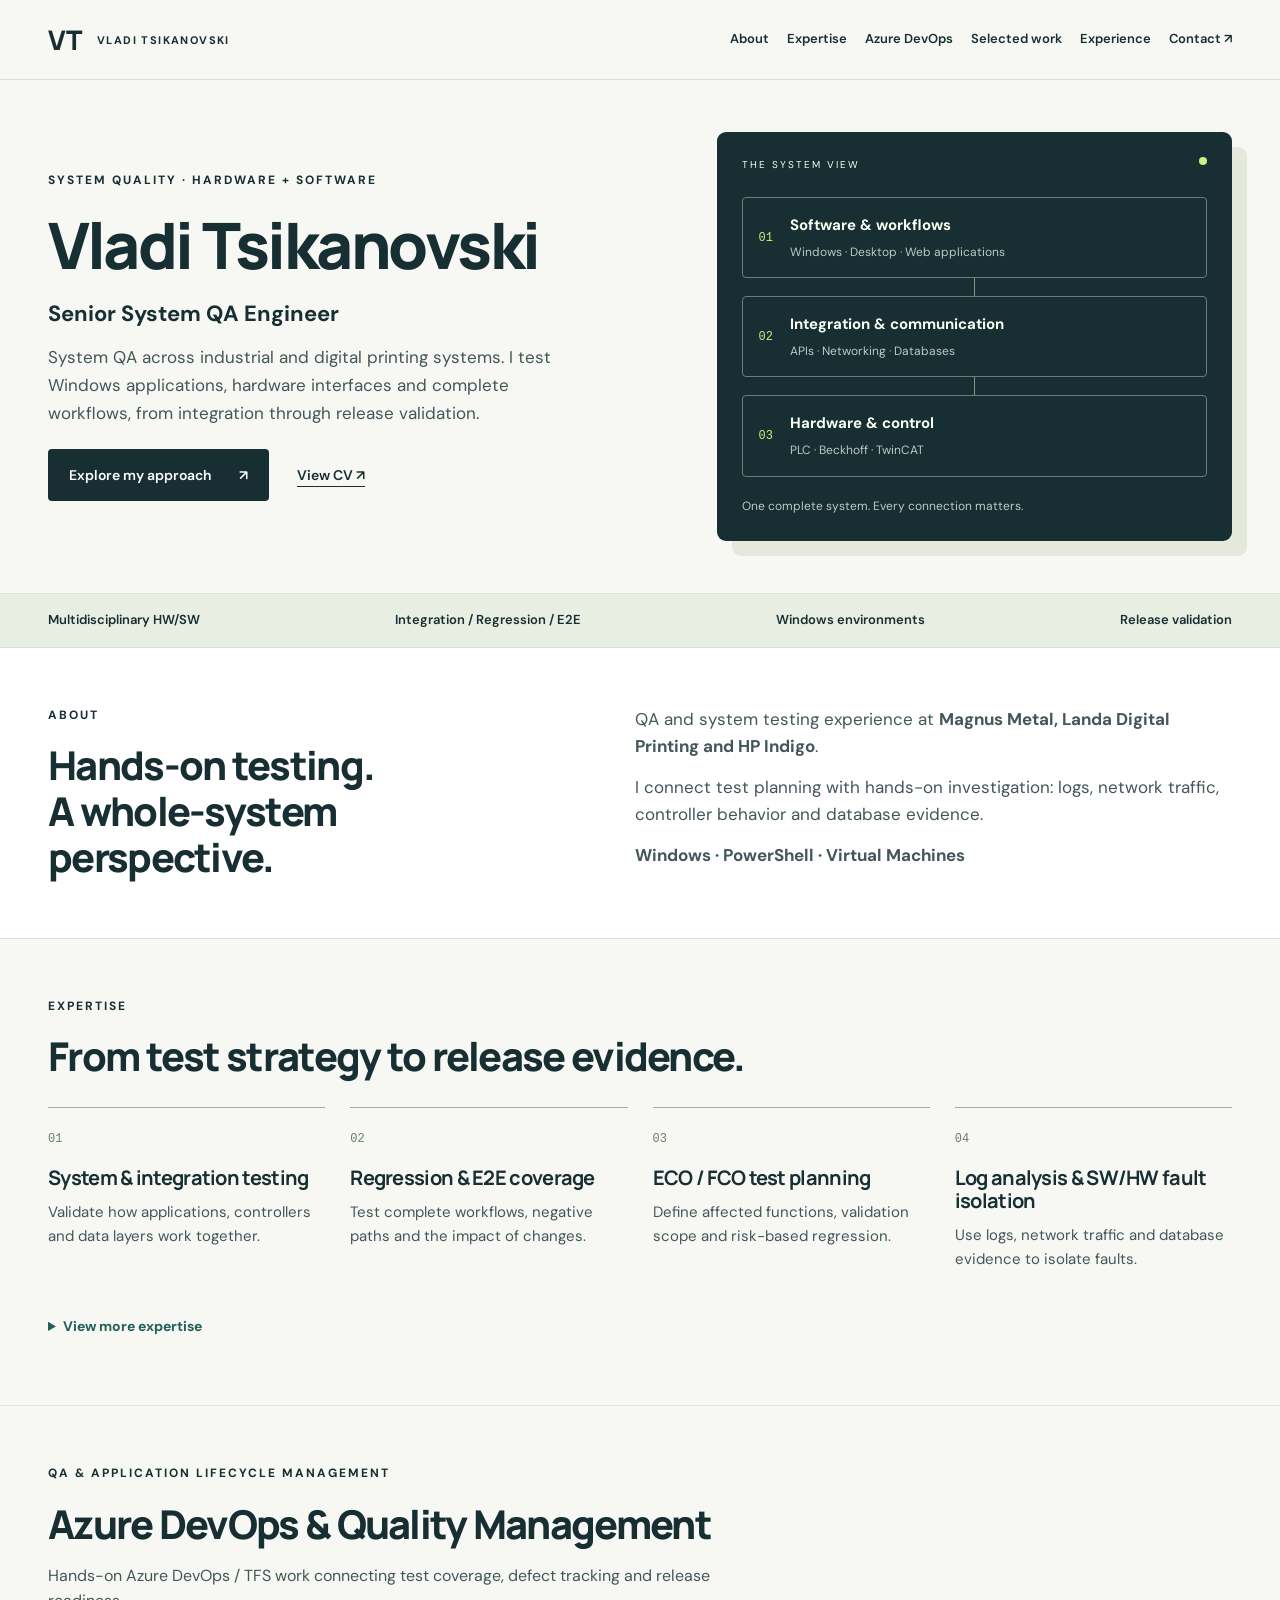
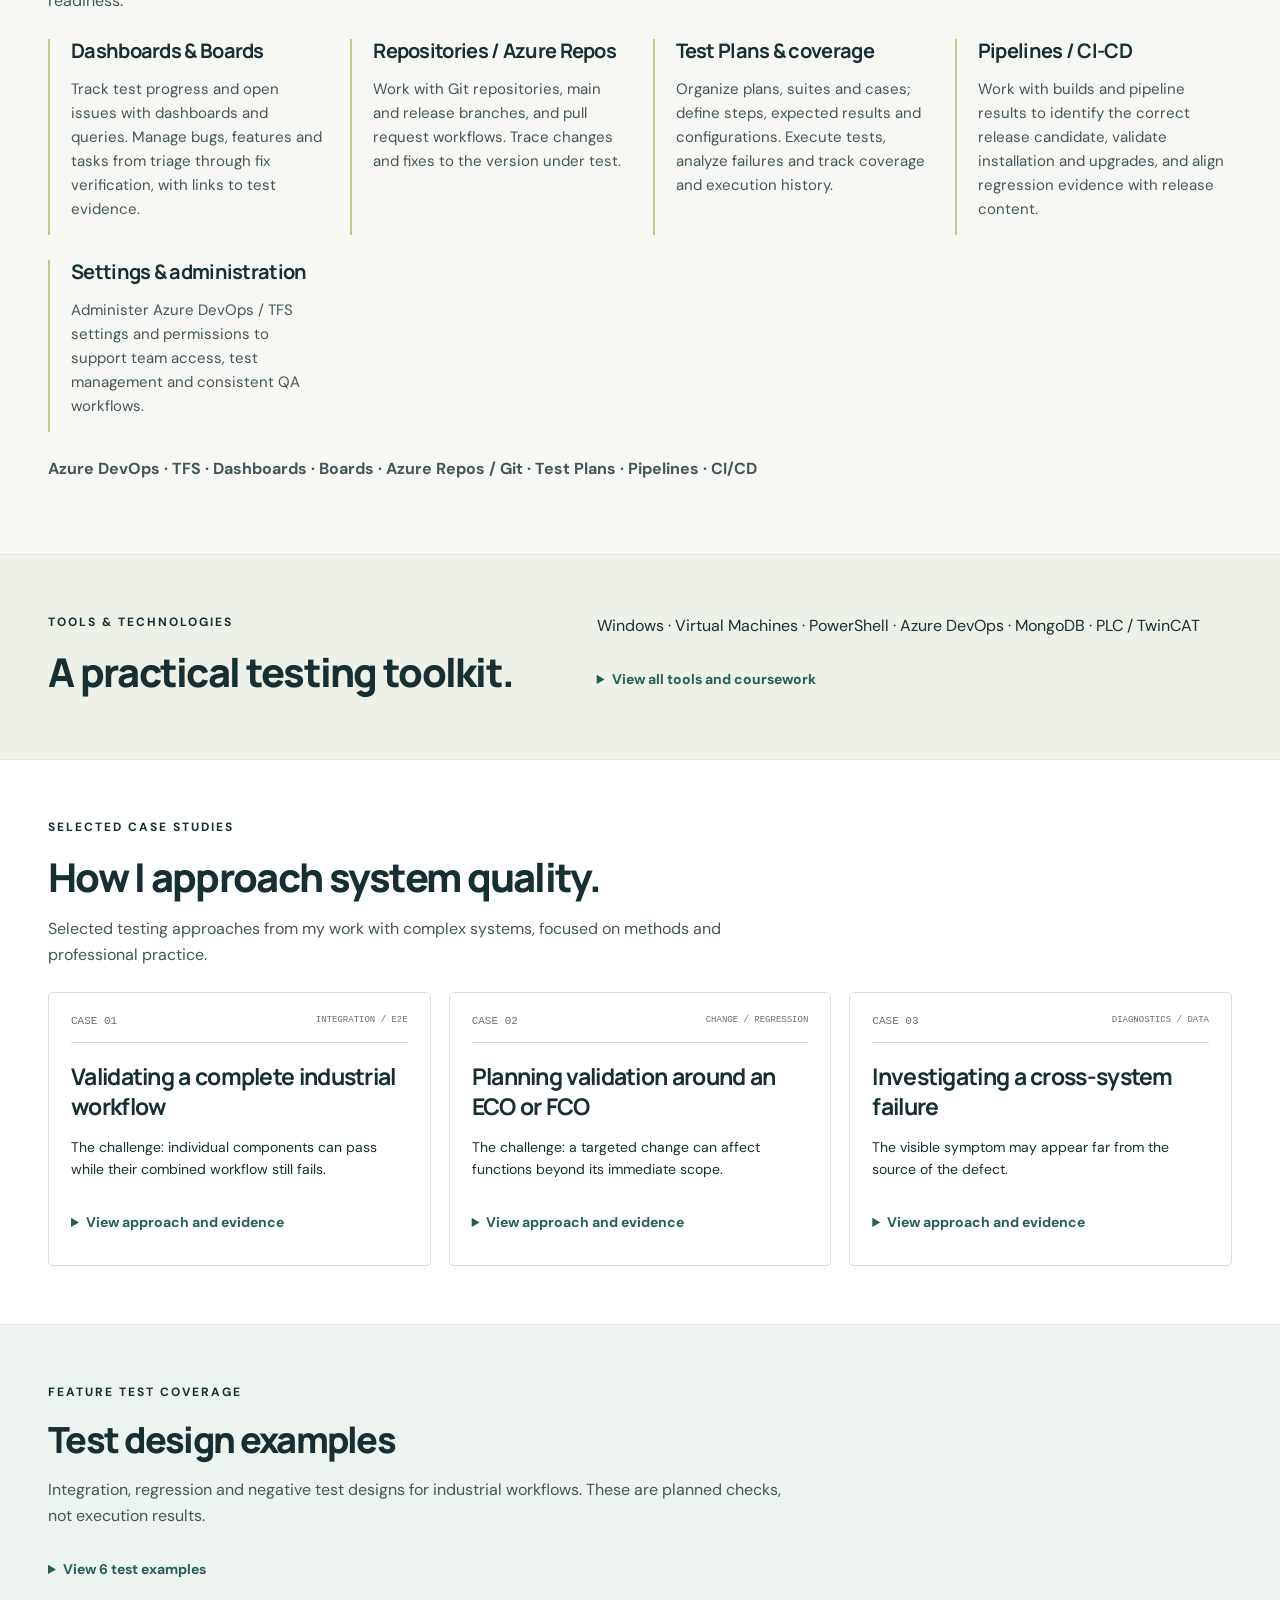
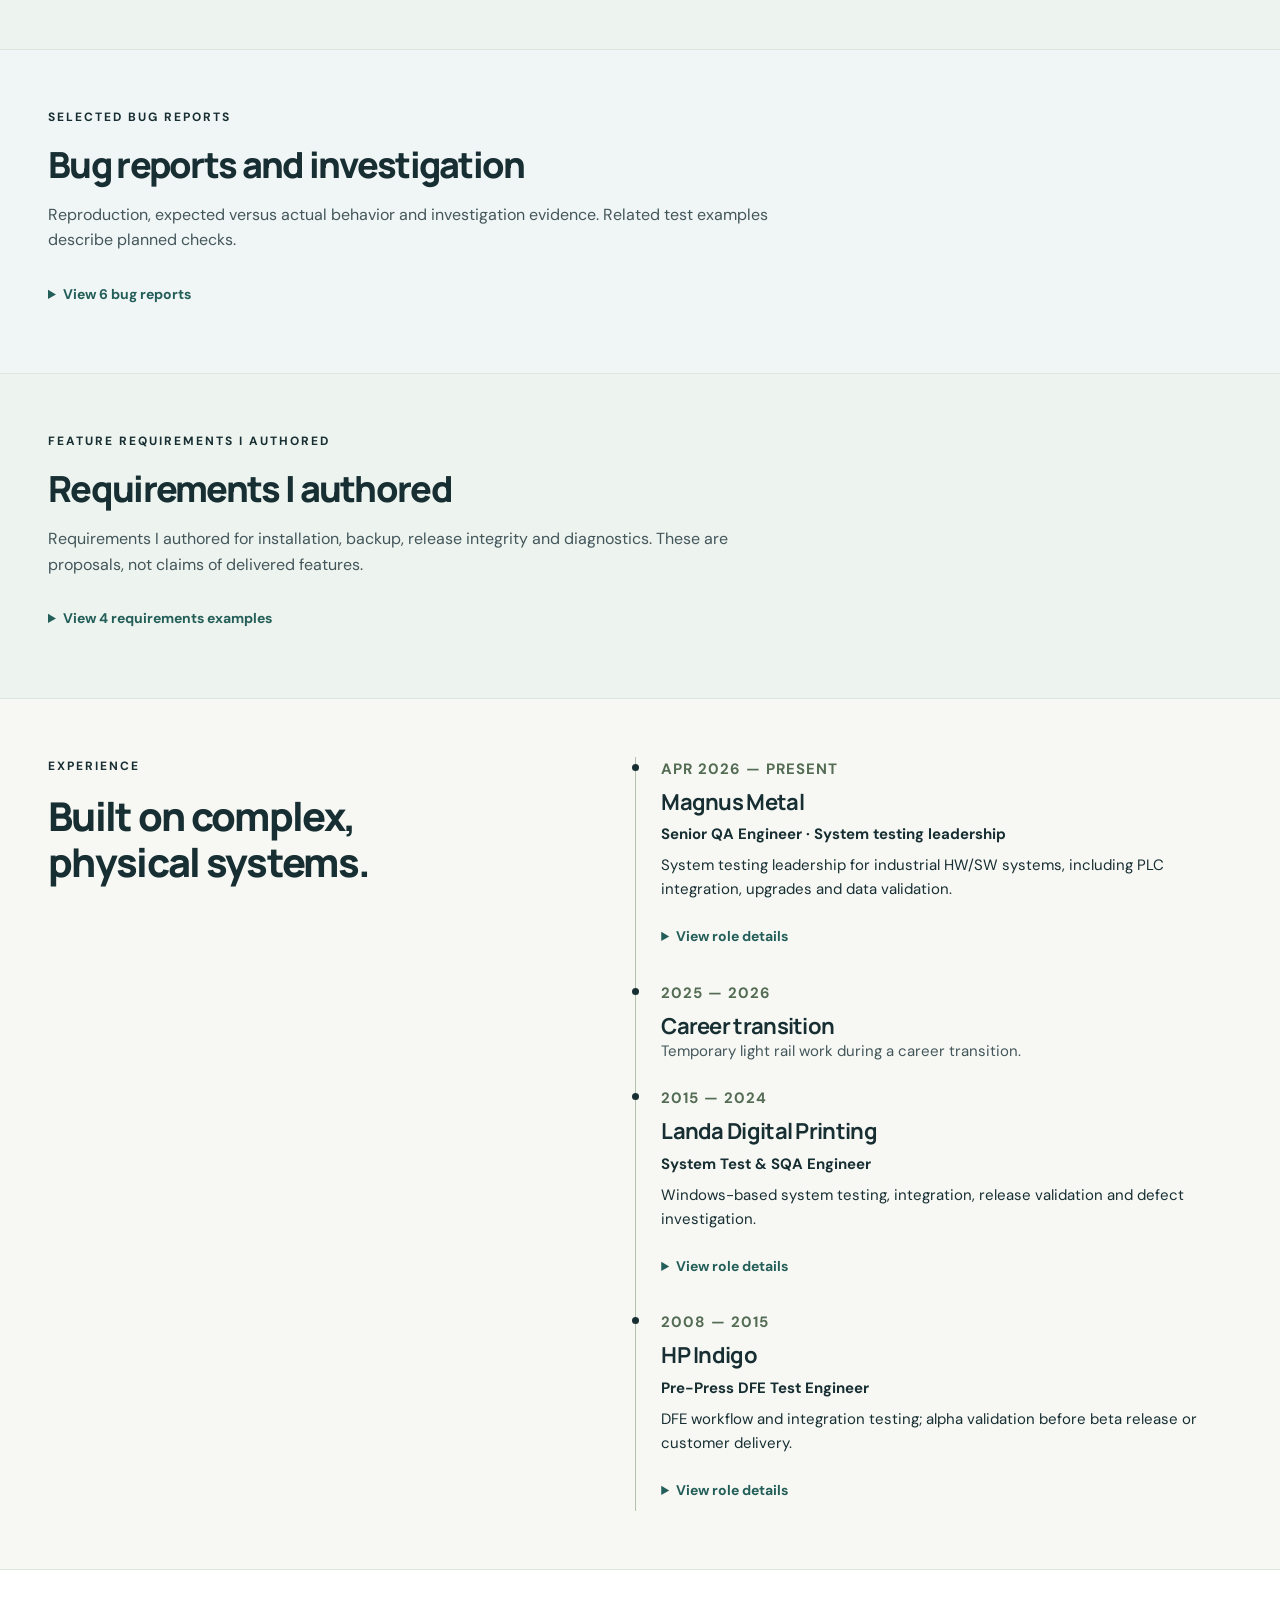
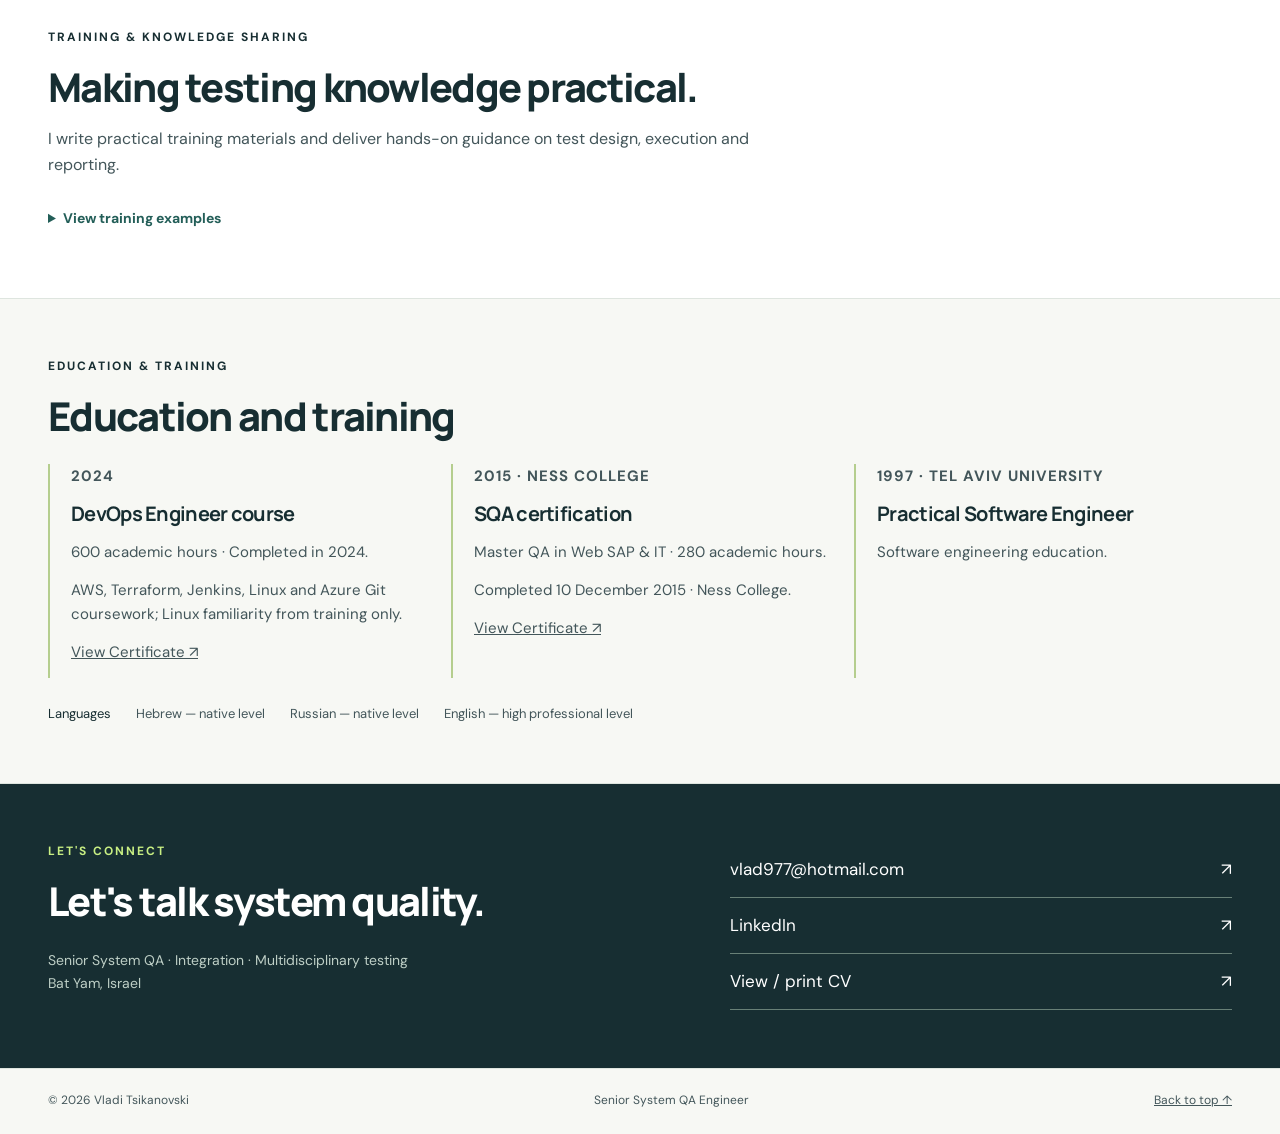
==== commit 6cbf4306: "Highlight Azure DevOps and quality management expertise Add a dedicated Azure DevOps section coverin" ====
--- a/index.html
+++ b/index.html
@@ -1,7 +1,7 @@
 <!doctype html>
 <html lang="en"><head><meta charset="utf-8"><meta name="viewport" content="width=device-width,initial-scale=1"><meta name="description" content="Vladi Tsikanovski — Senior System QA Engineer. Multidisciplinary hardware/software, Windows, integration, regression and end-to-end testing."><meta name="theme-color" content="#142e32"><title>Vladi Tsikanovski | Senior System QA Engineer</title><link rel="stylesheet" href="style.css?v=feedback-20260914"></head>
 
-<body><a class="skip" href="#main">Skip to content</a><header><a class="brand" href="#">VT<span>VLADI TSIKANOVSKI</span></a><nav aria-label="Main navigation"><a href="#about">About</a><a href="#expertise">Expertise</a><a href="#work">Selected work</a><a href="#experience">Experience</a><a href="#contact">Contact ↗</a></nav></header>
+<body><a class="skip" href="#main">Skip to content</a><header><a class="brand" href="#">VT<span>VLADI TSIKANOVSKI</span></a><nav aria-label="Main navigation"><a href="#about">About</a><a href="#expertise">Expertise</a><a href="#azure-devops">Azure DevOps</a><a href="#work">Selected work</a><a href="#experience">Experience</a><a href="#contact">Contact ↗</a></nav></header>
 
 <main id="main"><section class="hero"><div><p class="eyebrow">SYSTEM QUALITY · HARDWARE + SOFTWARE</p><h1>Vladi Tsikanovski</h1><p class="intro"><strong>Senior System QA Engineer</strong></p><p class="lede">System QA across industrial and digital printing systems. I test Windows applications, hardware interfaces and complete workflows, from integration through release validation.</p><div class="actions"><a class="button" href="#work">Explore my approach <span>↗</span></a><a class="text-link" href="cv.html">View CV ↗</a></div></div><aside class="system" aria-label="Testing focus"><div class="system-top"><span>THE SYSTEM VIEW</span><span class="dot"></span></div><div class="layer"><span>01</span><div><b>Software &amp; workflows</b><small>Windows · Desktop · Web applications</small></div></div><div class="connector"></div><div class="layer"><span>02</span><div><b>Integration &amp; communication</b><small>APIs · Networking · Databases</small></div></div><div class="connector"></div><div class="layer"><span>03</span><div><b>Hardware &amp; control</b><small>PLC · Beckhoff · TwinCAT</small></div></div><p class="system-foot">One complete system. Every connection matters.</p></aside></section>
 
@@ -10,6 +10,8 @@
 <section id="about" class="split"><div><p class="eyebrow">ABOUT</p><h2>Hands-on testing.<br>A whole-system perspective.</h2></div><div class="body-copy"><p>QA and system testing experience at <strong>Magnus Metal, Landa Digital Printing and HP Indigo</strong>.</p><p>I connect test planning with hands-on investigation: logs, network traffic, controller behavior and database evidence.</p><p><strong>Windows · PowerShell · Virtual Machines</strong></p></div></section>
 
 <section id="expertise"><p class="eyebrow">EXPERTISE</p><h2>From test strategy to release evidence.</h2><div class="grid expertise"><article><span class="number">01</span><h3>System &amp; integration testing</h3><p>Validate how applications, controllers and data layers work together.</p></article><article><span class="number">02</span><h3>Regression &amp; E2E coverage</h3><p>Test complete workflows, negative paths and the impact of changes.</p></article><article><span class="number">03</span><h3>ECO / FCO test planning</h3><p>Define affected functions, validation scope and risk-based regression.</p></article><article><span class="number">04</span><h3>Log analysis &amp; SW/HW fault isolation</h3><p>Use logs, network traffic and database evidence to isolate faults.</p></article></div><details class="more"><summary>View more expertise</summary><div class="grid expertise"><article><span class="number">05</span><h3>API testing</h3><p>Validate requests, responses, status codes and data consistency, including error handling and negative scenarios across system interfaces.</p></article><article><span class="number">06</span><h3>Desktop &amp; web applications</h3><p>Test functional behavior and complete user workflows across Windows desktop and web applications, with integration and regression coverage.</p></article><article><span class="number">07</span><h3>Version &amp; release content management</h3><p>Track builds and release scope: included features, fixes and known issues. Align test coverage and results with the relevant version and configuration.</p></article><article><span class="number">08</span><h3>Installation &amp; upgrade validation</h3><p>Install and validate builds, check upgrades and environment configuration, and run post-installation sanity and regression tests on physical systems and virtual machines.</p></article></div></details></section>
+
+<section id="azure-devops" aria-labelledby="azure-devops-title"><p class="eyebrow">QA &amp; APPLICATION LIFECYCLE MANAGEMENT</p><h2 id="azure-devops-title">Azure DevOps &amp; Quality Management</h2><p class="section-intro">Hands-on Azure DevOps / TFS work connecting test coverage, defect tracking and release readiness.</p><div class="grid education" style="grid-template-columns:repeat(auto-fit,minmax(min(100%,260px),1fr))"><article><h3>Dashboards &amp; Boards</h3><p>Track test progress and open issues with dashboards and queries. Manage bugs, features and tasks from triage through fix verification, with links to test evidence.</p></article><article><h3>Repositories / Azure Repos</h3><p>Work with Git repositories, main and release branches, and pull request workflows. Trace changes and fixes to the version under test.</p></article><article><h3>Test Plans &amp; coverage</h3><p>Organize plans, suites and cases; define steps, expected results and configurations. Execute tests, analyze failures and track coverage and execution history.</p></article><article><h3>Pipelines / CI-CD</h3><p>Work with builds and pipeline results to identify the correct release candidate, validate installation and upgrades, and align regression evidence with release content.</p></article><article><h3>Settings &amp; administration</h3><p>Administer Azure DevOps / TFS settings and permissions to support team access, test management and consistent QA workflows.</p></article></div><p class="section-intro" style="margin-top:24px"><strong>Azure DevOps · TFS · Dashboards · Boards · Azure Repos / Git · Test Plans · Pipelines · CI/CD</strong></p></section>
 
 <section id="tools" class="tools"><div><p class="eyebrow">TOOLS &amp; TECHNOLOGIES</p><h2>A practical testing toolkit.</h2></div><div><p>Windows · Virtual Machines · PowerShell · Azure DevOps · MongoDB · PLC / TwinCAT</p><details class="more"><summary>View all tools and coursework</summary><dl><div><dt>Environments</dt><dd>Windows <i>·</i> Virtual Machines <i>·</i> PowerShell</dd></div><div><dt>Quality &amp; delivery</dt><dd>Azure DevOps / TFS <i>·</i> Azure Repos / Git <i>·</i> GitHub <i>·</i> Visual Studio (prior hands-on experience) <i>·</i> STP / STD <i>·</i> Test plans <i>·</i> Release content tracking <i>·</i> Test progress reports</dd></div><div><dt>Data validation</dt><dd>MongoDB <i>·</i> Microsoft SQL Server</dd></div><div><dt>Industrial control</dt><dd>PLC <i>·</i> Beckhoff <i>·</i> TwinCAT <i>·</i> CODESYS</dd></div><div><dt>Networking</dt><dd>Wireshark <i>·</i> TCP/IP <i>·</i> MODBUS</dd></div><div><dt>Coursework familiarity</dt><dd>Linux, AWS, Terraform and Jenkins: familiarity from DevOps coursework. Windows is my professional working environment.</dd></div></dl></details></div></section>
 
@@ -29,4 +31,4 @@
 
 <section id="education"><p class="eyebrow">EDUCATION &amp; TRAINING</p><h2>Education and training</h2><div class="grid education"><article><p class="date">2024</p><h3>DevOps Engineer course</h3><p>600 academic hours · Completed in 2024.</p><p>AWS, Terraform, Jenkins, Linux and Azure Git coursework; Linux familiarity from training only.</p><p><a href="devops-certificate.png" target="_blank" rel="noopener noreferrer">View Certificate ↗</a></p></article><article><p class="date">2015 · NESS COLLEGE</p><h3>SQA certification</h3><p>Master QA in Web SAP &amp; IT · 280 academic hours.</p><p>Completed 10 December 2015 · Ness College.</p><p><a href="sqa-certificate.png" target="_blank" rel="noopener noreferrer">View Certificate ↗</a></p></article><article><p class="date">1997 · TEL AVIV UNIVERSITY</p><h3>Practical Software Engineer</h3><p>Software engineering education.</p></article></div><p class="languages">Languages <span>Hebrew — native level</span><span>Russian — native level</span><span>English — high professional level</span></p></section>
 
-<section id="contact" class="contact"><div><p class="eyebrow">LET'S CONNECT</p><h2>Let's talk system quality.</h2><p>Senior System QA · Integration · Multidisciplinary testing<br>Bat Yam, Israel</p></div><div class="contact-links"><a href="mailto:vlad977@hotmail.com">vlad977@hotmail.com <span>↗</span></a><a href="https://www.linkedin.com/in/vladi-tsikanovski-796a8951/" target="_blank" rel="noopener noreferrer">LinkedIn <span>↗</span></a><a href="cv.html">View / print CV <span>↗</span></a></div></section></main><footer><span>© 2026 Vladi Tsikanovski</span><span>Senior System QA Engineer</span><a href="#">Back to top ↑</a></footer></body></html>+<section id="contact" class="contact"><div><p class="eyebrow">LET'S CONNECT</p><h2>Let's talk system quality.</h2><p>Senior System QA · Integration · Multidisciplinary testing<br>Bat Yam, Israel</p></div><div class="contact-links"><a href="mailto:vlad977@hotmail.com">vlad977@hotmail.com <span>↗</span></a><a href="https://www.linkedin.com/in/vladi-tsikanovski-796a8951/" target="_blank" rel="noopener noreferrer">LinkedIn <span>↗</span></a><a href="cv.html">View / print CV <span>↗</span></a></div></section></main><footer><span>© 2026 Vladi Tsikanovski</span><span>Senior System QA Engineer</span><a href="#">Back to top ↑</a></footer></body></html>
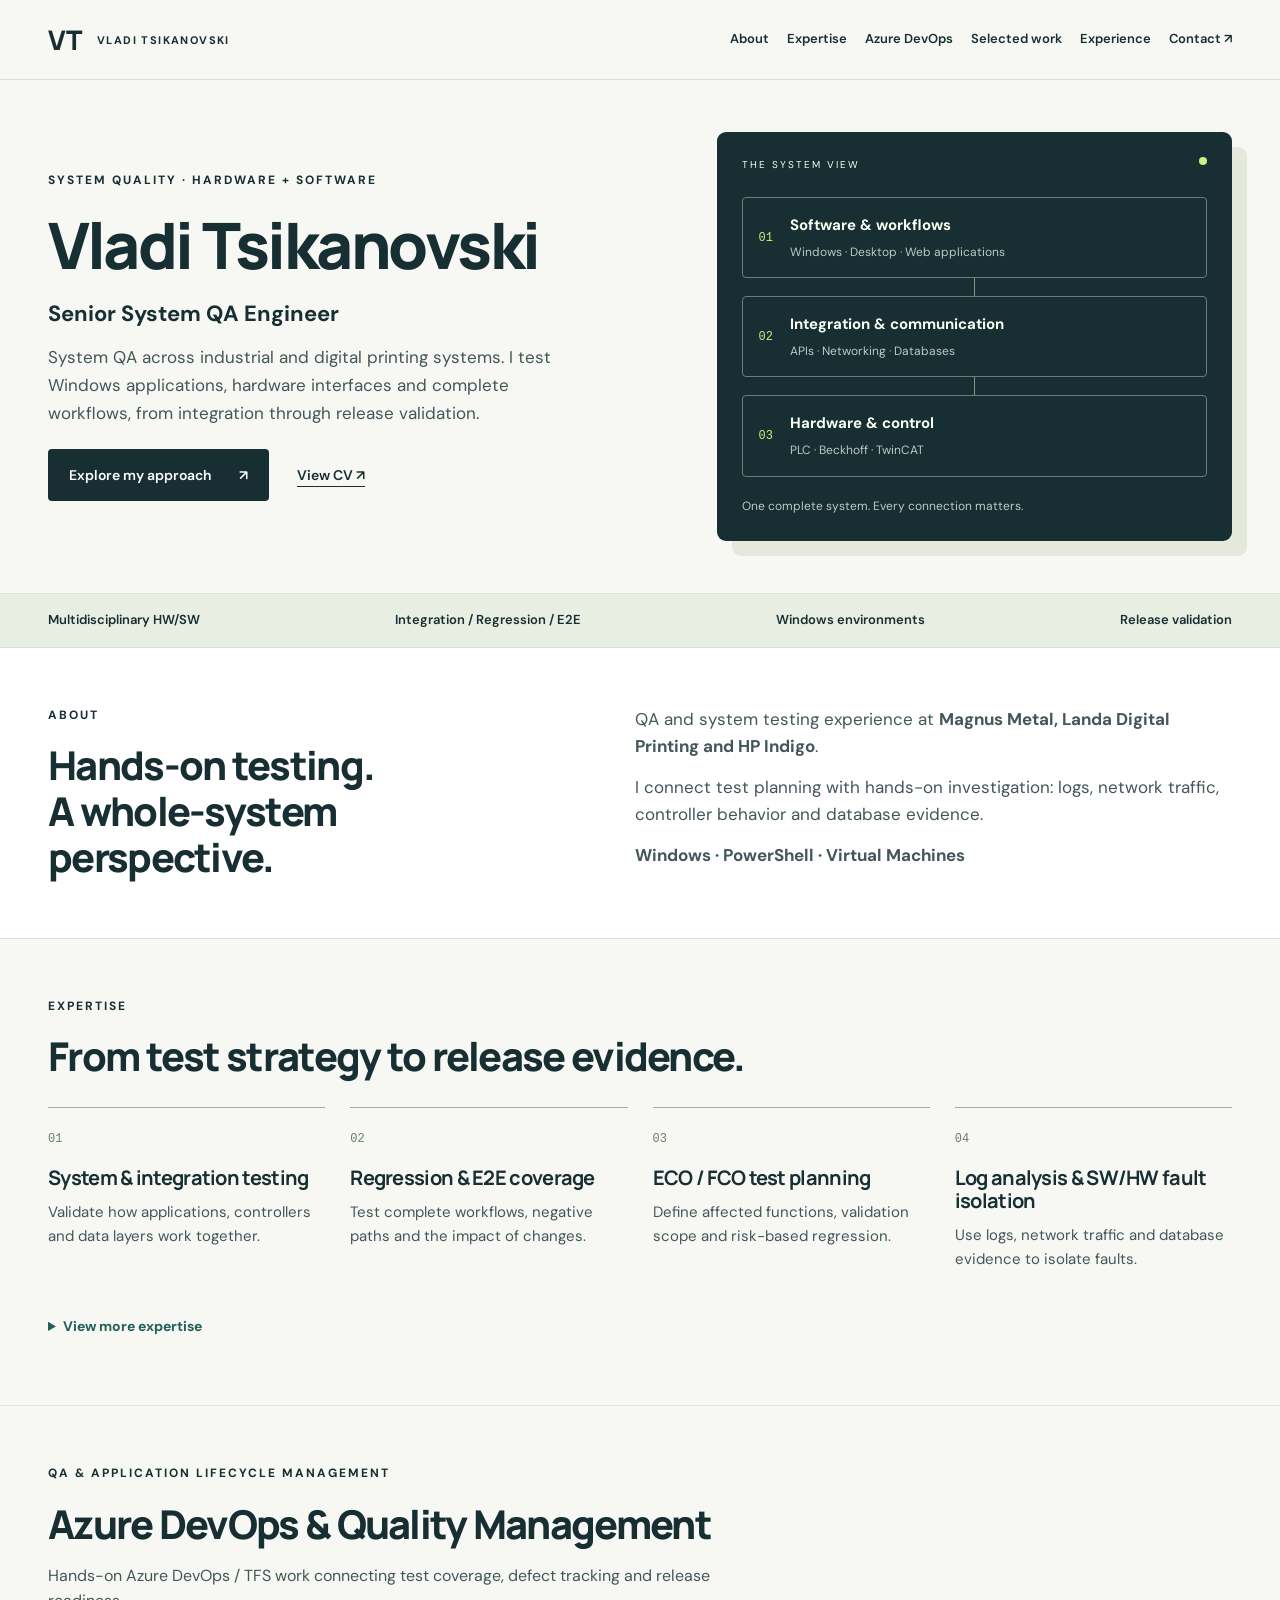
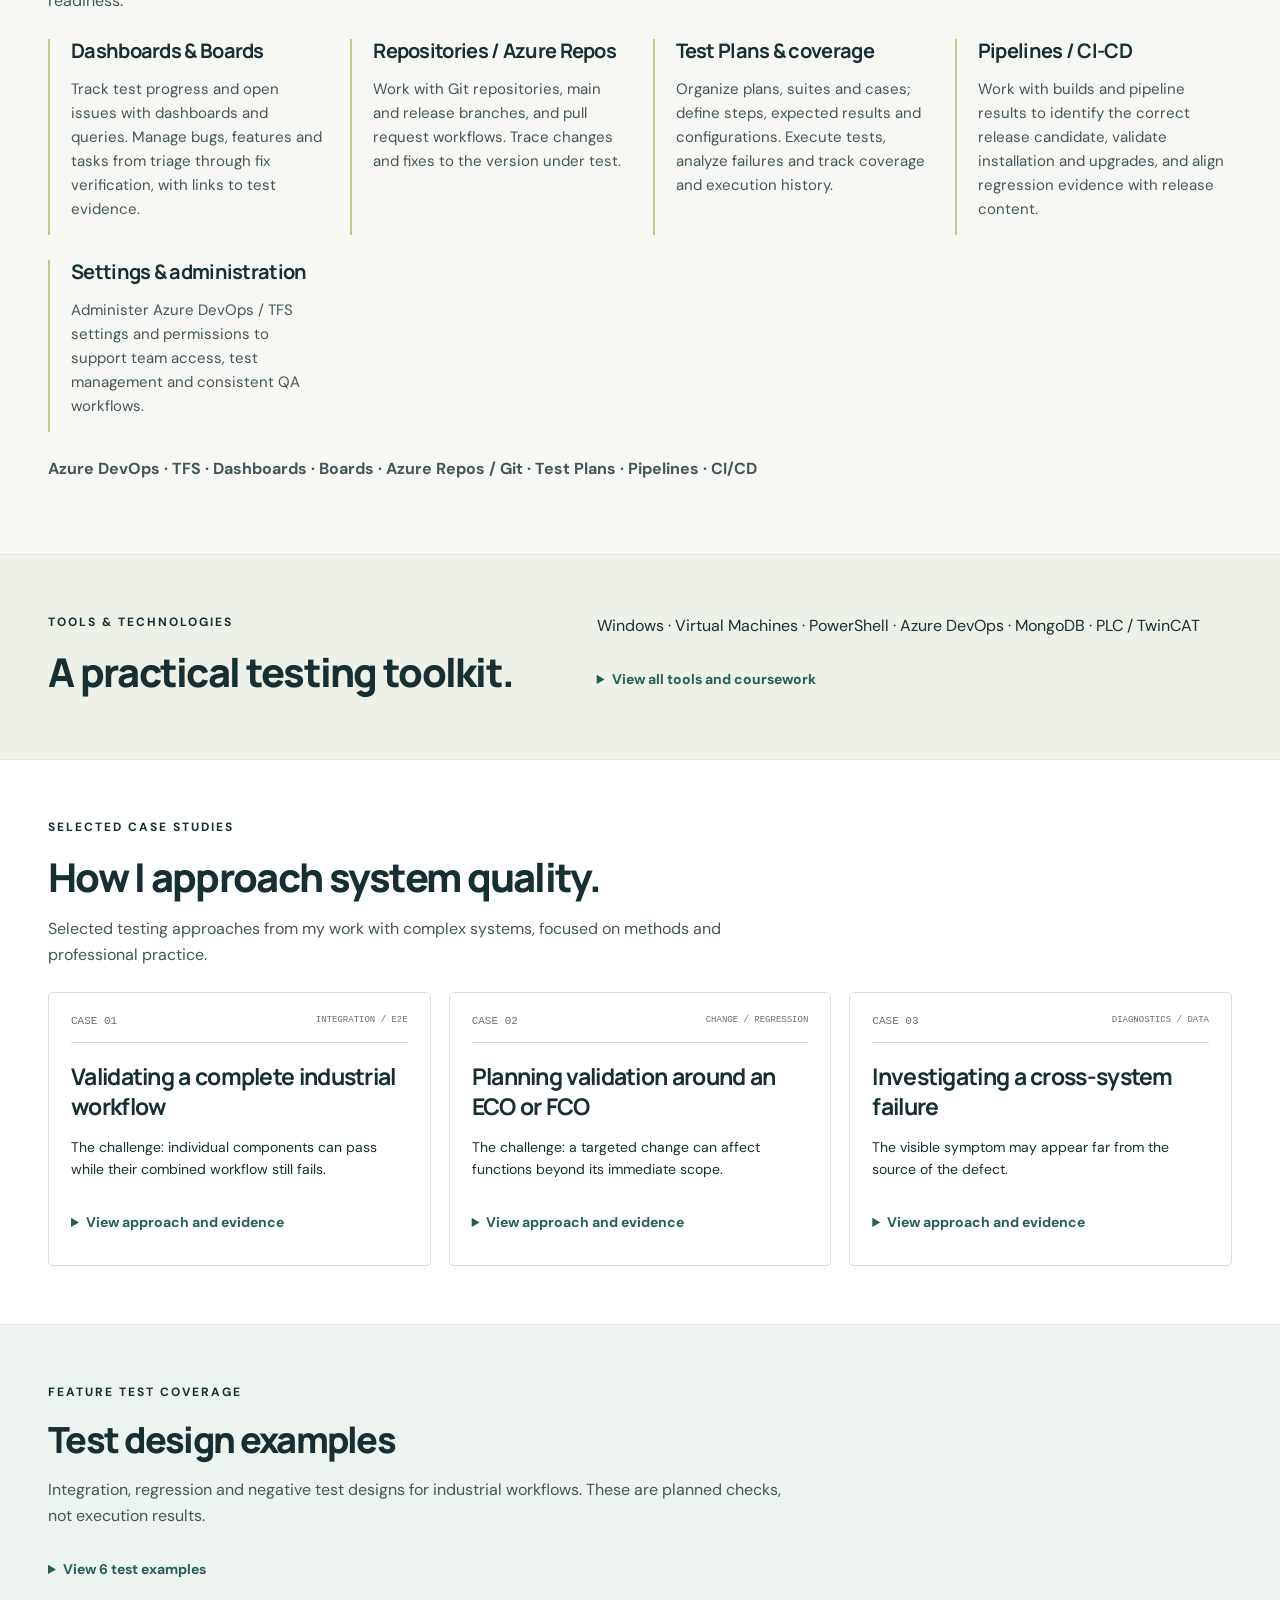
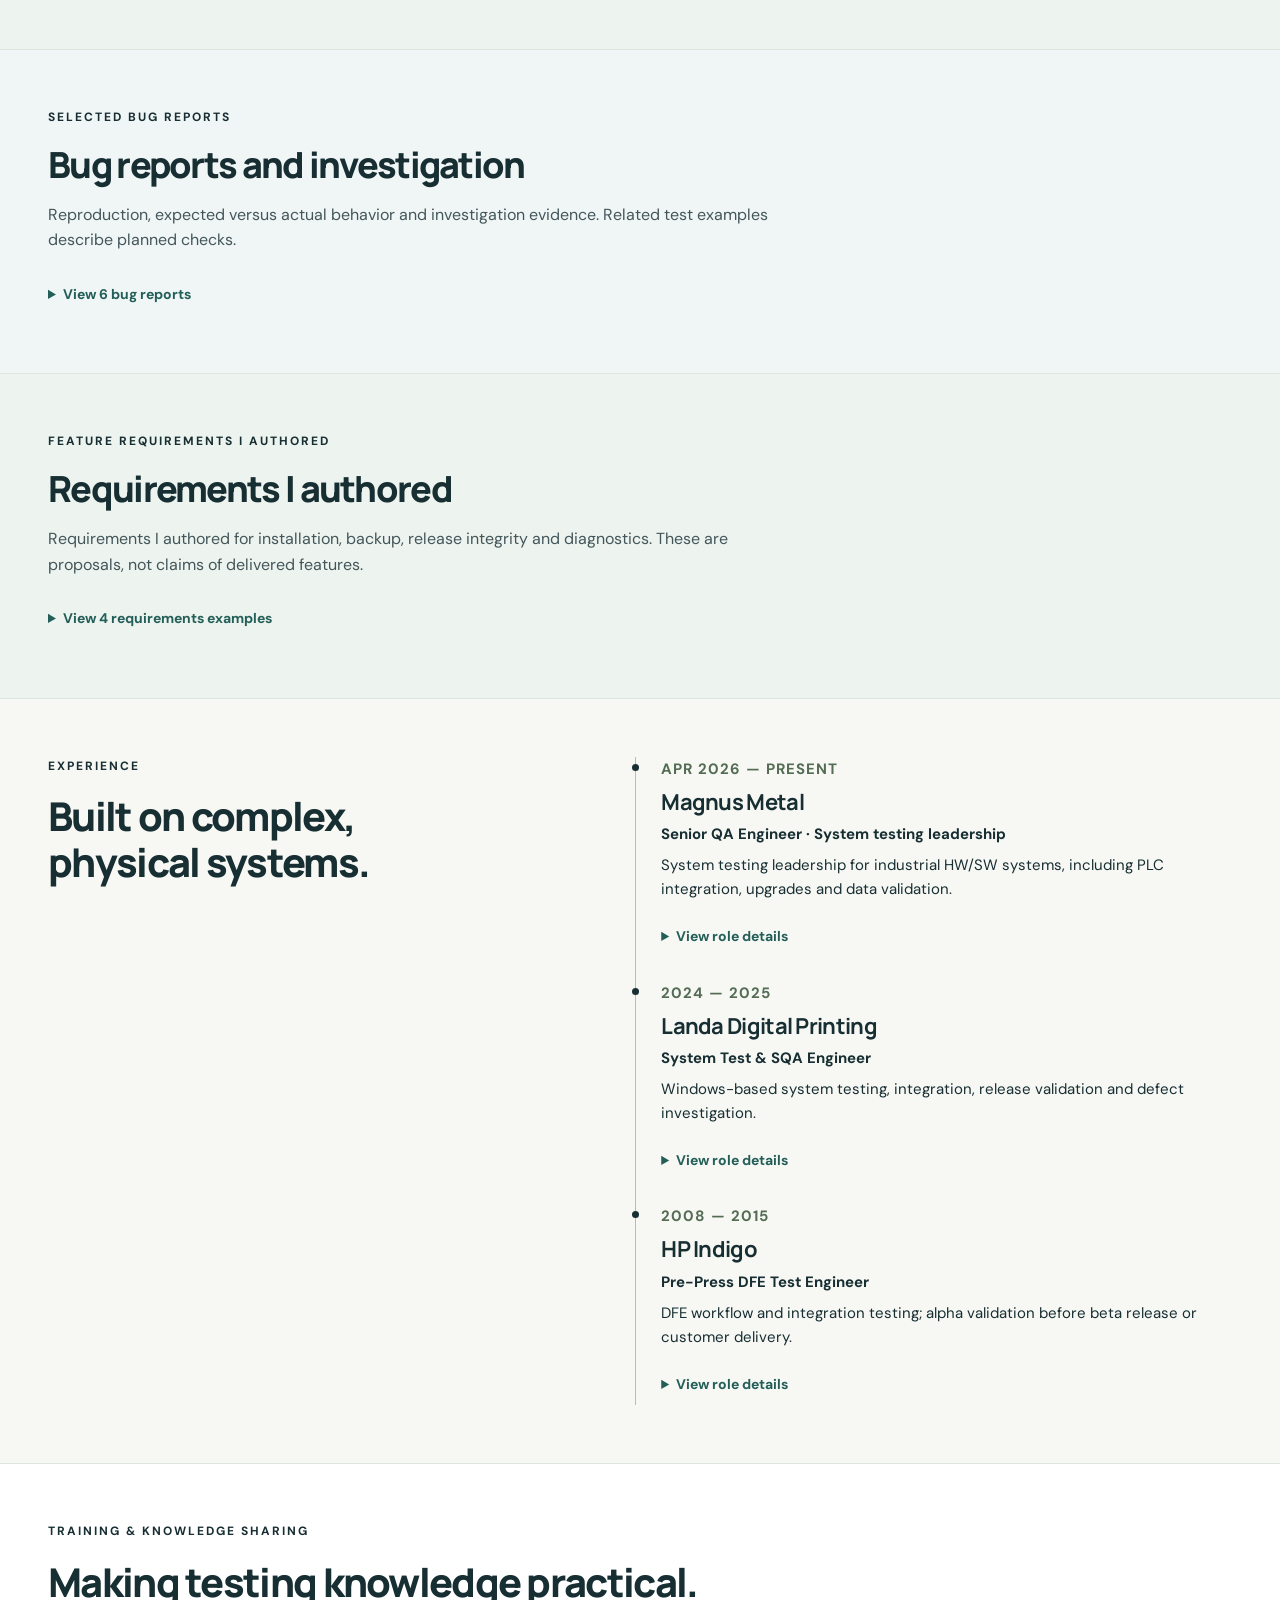
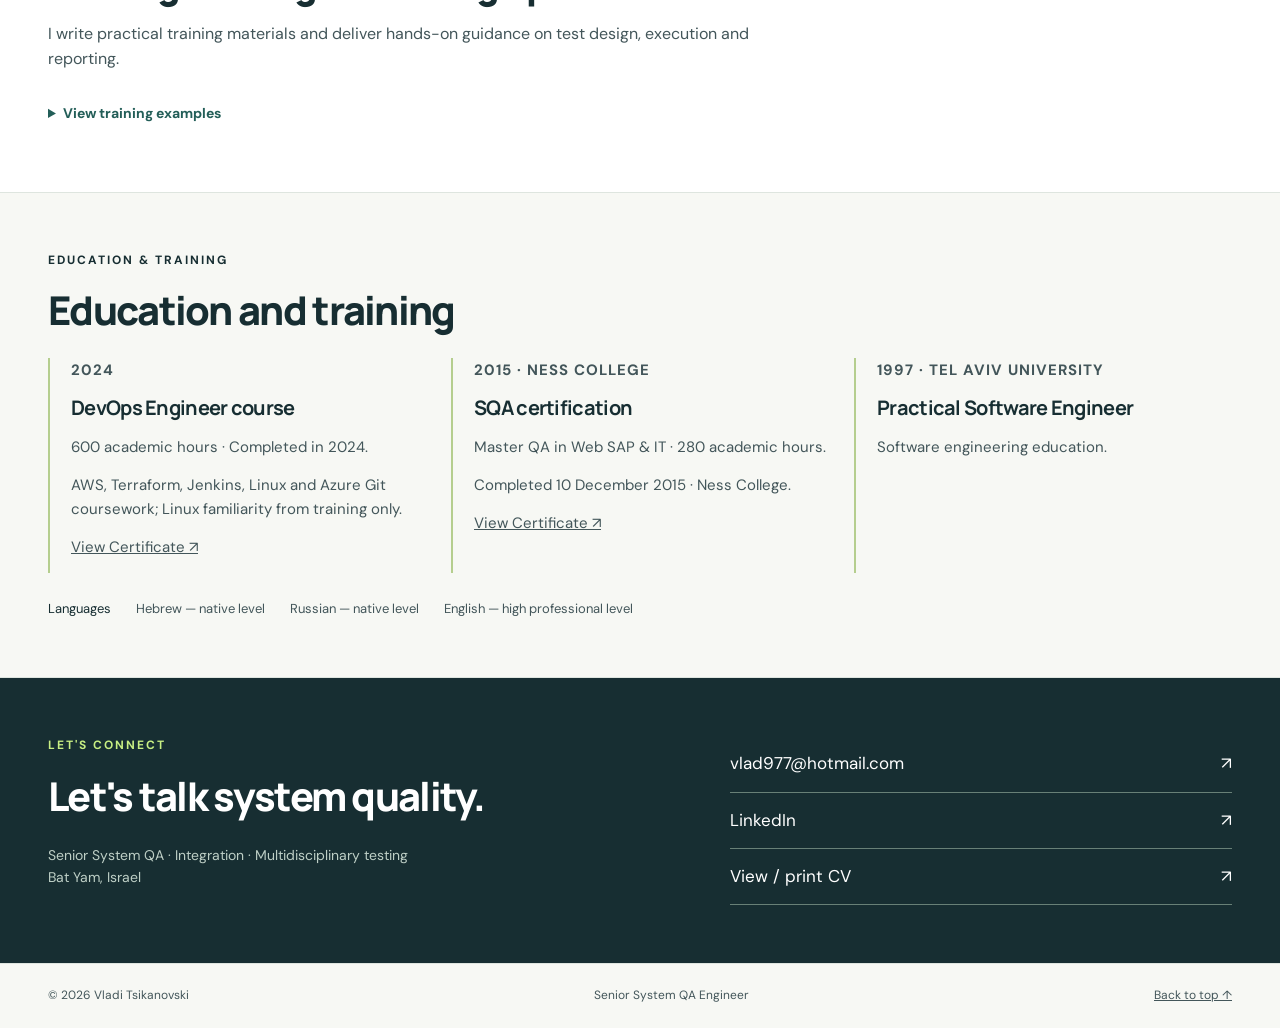
==== commit a704f9c8: "Update career timeline: remove transition and correct Landa years" ====
--- a/index.html
+++ b/index.html
@@ -25,7 +25,7 @@
 
 
 
-<section id="experience" class="split experience"><div><p class="eyebrow">EXPERIENCE</p><h2>Built on complex,<br>physical systems.</h2></div><div class="timeline"><article><p class="date">APR 2026 — PRESENT</p><h3>Magnus Metal</h3><p class="role">Senior QA Engineer · System testing leadership</p><p>System testing leadership for industrial HW/SW systems, including PLC integration, upgrades and data validation.</p><details class="more"><summary>View role details</summary><p>End-to-end testing of multidisciplinary industrial systems; validation in Beckhoff and TwinCAT environments; PowerShell tooling, MongoDB validation and cross-functional test planning. Build installation and upgrade validation, log analysis and SW/HW fault isolation.</p></details></article><article><p class="date">2025 — 2026</p><h3>Career transition</h3><p>Temporary light rail work during a career transition.</p></article><article><p class="date">2015 — 2024</p><h3>Landa Digital Printing</h3><p class="role">System Test &amp; SQA Engineer</p><p>Windows-based system testing, integration, release validation and defect investigation.</p><details class="more"><summary>View role details</summary><p>Windows-based multidisciplinary system testing, integration and E2E coverage, release validation, bug triage and root-cause investigation. Azure DevOps/TFS administration, PowerShell, network validation and SQL Server testing. Version and release content management, plus creation of technical training materials and delivery of team training.</p></details></article><article><p class="date">2008 — 2015</p><h3>HP Indigo</h3><p class="role">Pre-Press DFE Test Engineer</p><p>DFE workflow and integration testing; alpha validation before beta release or customer delivery.</p><details class="more"><summary>View role details</summary><p>DFE workflow and system integration validation with Esko and HP Production Pro. Alpha testing against approved test plans before beta release or customer delivery.</p></details></article></div></section>
+<section id="experience" class="split experience"><div><p class="eyebrow">EXPERIENCE</p><h2>Built on complex,<br>physical systems.</h2></div><div class="timeline"><article><p class="date">APR 2026 — PRESENT</p><h3>Magnus Metal</h3><p class="role">Senior QA Engineer · System testing leadership</p><p>System testing leadership for industrial HW/SW systems, including PLC integration, upgrades and data validation.</p><details class="more"><summary>View role details</summary><p>End-to-end testing of multidisciplinary industrial systems; validation in Beckhoff and TwinCAT environments; PowerShell tooling, MongoDB validation and cross-functional test planning. Build installation and upgrade validation, log analysis and SW/HW fault isolation.</p></details></article><article><p class="date">2024 — 2025</p><h3>Landa Digital Printing</h3><p class="role">System Test &amp; SQA Engineer</p><p>Windows-based system testing, integration, release validation and defect investigation.</p><details class="more"><summary>View role details</summary><p>Windows-based multidisciplinary system testing, integration and E2E coverage, release validation, bug triage and root-cause investigation. Azure DevOps/TFS administration, PowerShell, network validation and SQL Server testing. Version and release content management, plus creation of technical training materials and delivery of team training.</p></details></article><article><p class="date">2008 — 2015</p><h3>HP Indigo</h3><p class="role">Pre-Press DFE Test Engineer</p><p>DFE workflow and integration testing; alpha validation before beta release or customer delivery.</p><details class="more"><summary>View role details</summary><p>DFE workflow and system integration validation with Esko and HP Production Pro. Alpha testing against approved test plans before beta release or customer delivery.</p></details></article></div></section>
 
 <section id="training"><p class="eyebrow">TRAINING &amp; KNOWLEDGE SHARING</p><h2>Making testing knowledge practical.</h2><p class="section-intro">I write practical training materials and deliver hands-on guidance on test design, execution and reporting.</p><details class="more"><summary>View training examples</summary><div class="grid education"><article><p class="date">MATERIAL DEVELOPMENT</p><h3>Practical guides &amp; presentations</h3><p>Write structured training materials with step-by-step instructions for test planning, execution, analysis and reporting.</p></article><article><p class="date">TRAINING DELIVERY</p><h3>Hands-on team guidance</h3><p>Deliver technical training, demonstrate testing workflows and guide colleagues through practical use of test management tools.</p></article><article><p class="date">SELECTED AUTHORING EXAMPLE · 2021</p><h3>Test design, execution &amp; reporting in TFS</h3><p>Authored a training presentation covering test plans and suites, test cases, configurations, parameters, execution history, failure analysis and progress reporting.</p></article></div></details></section>
 
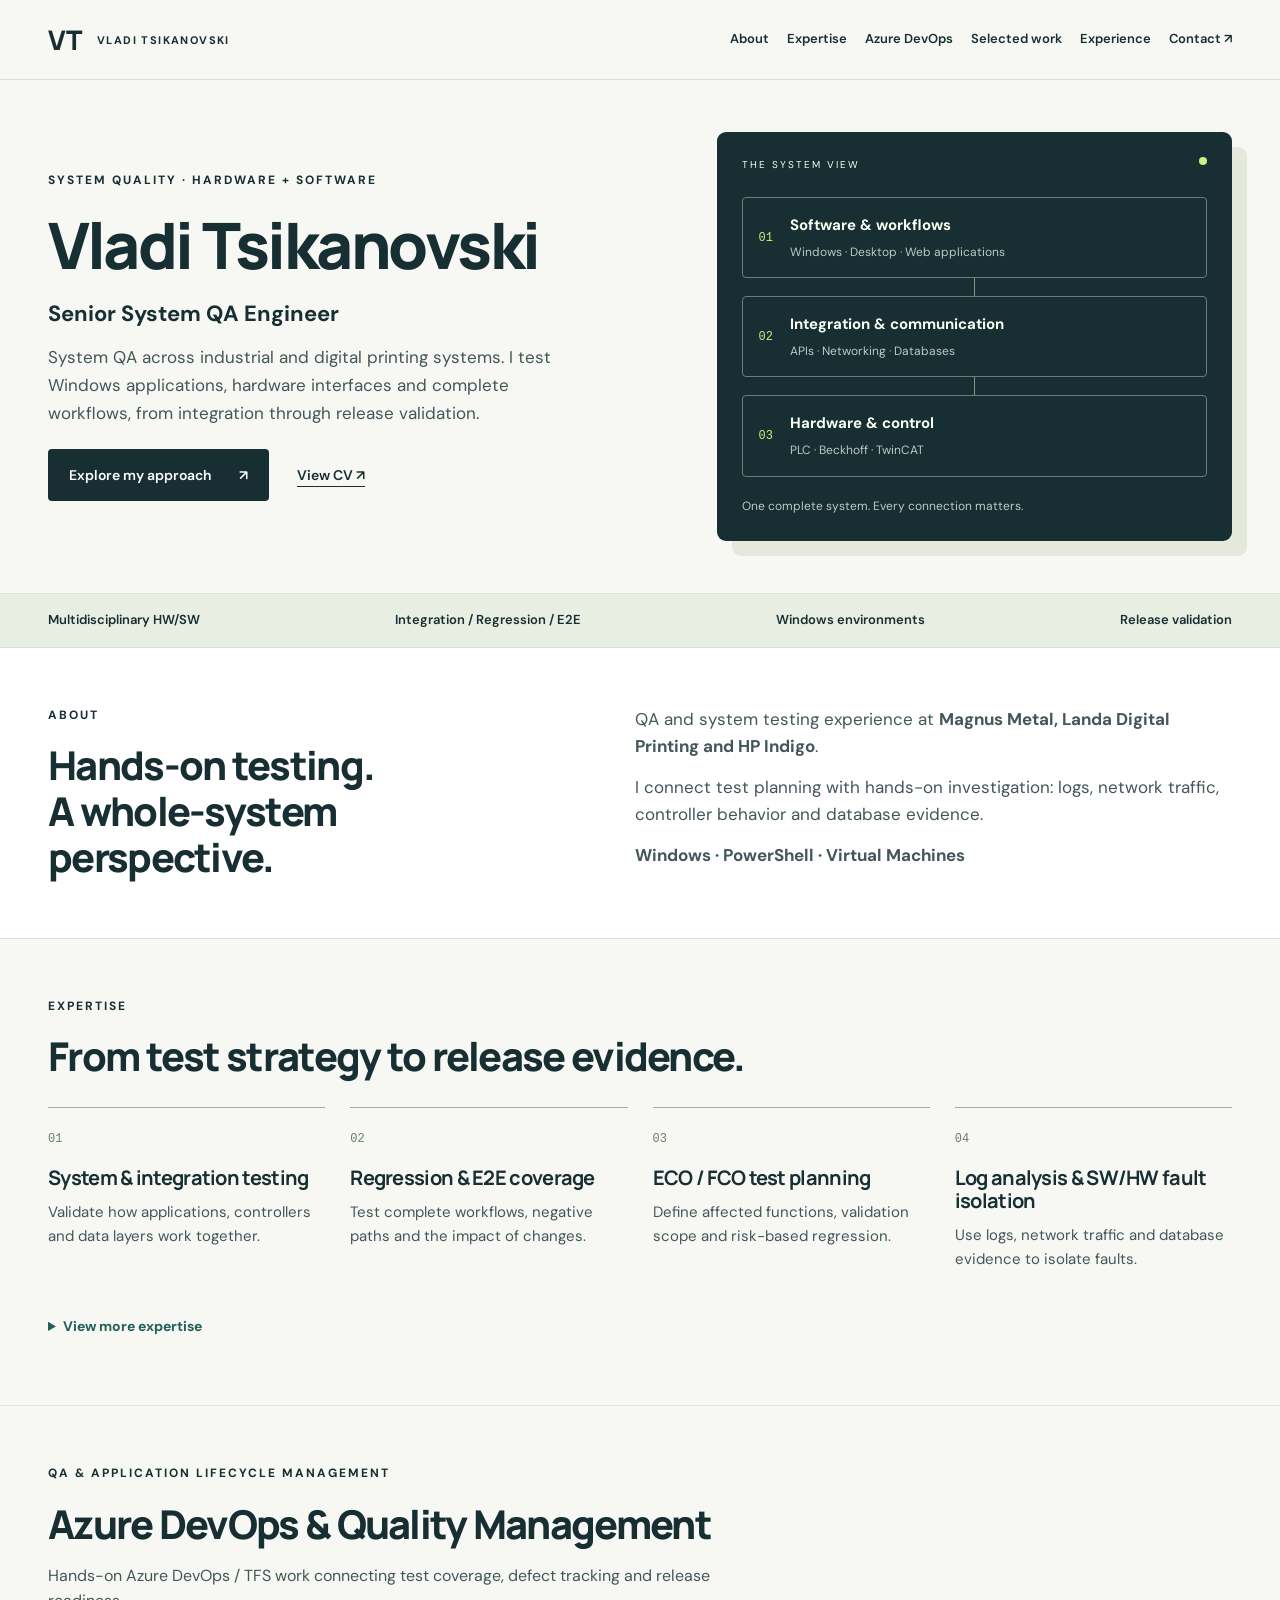
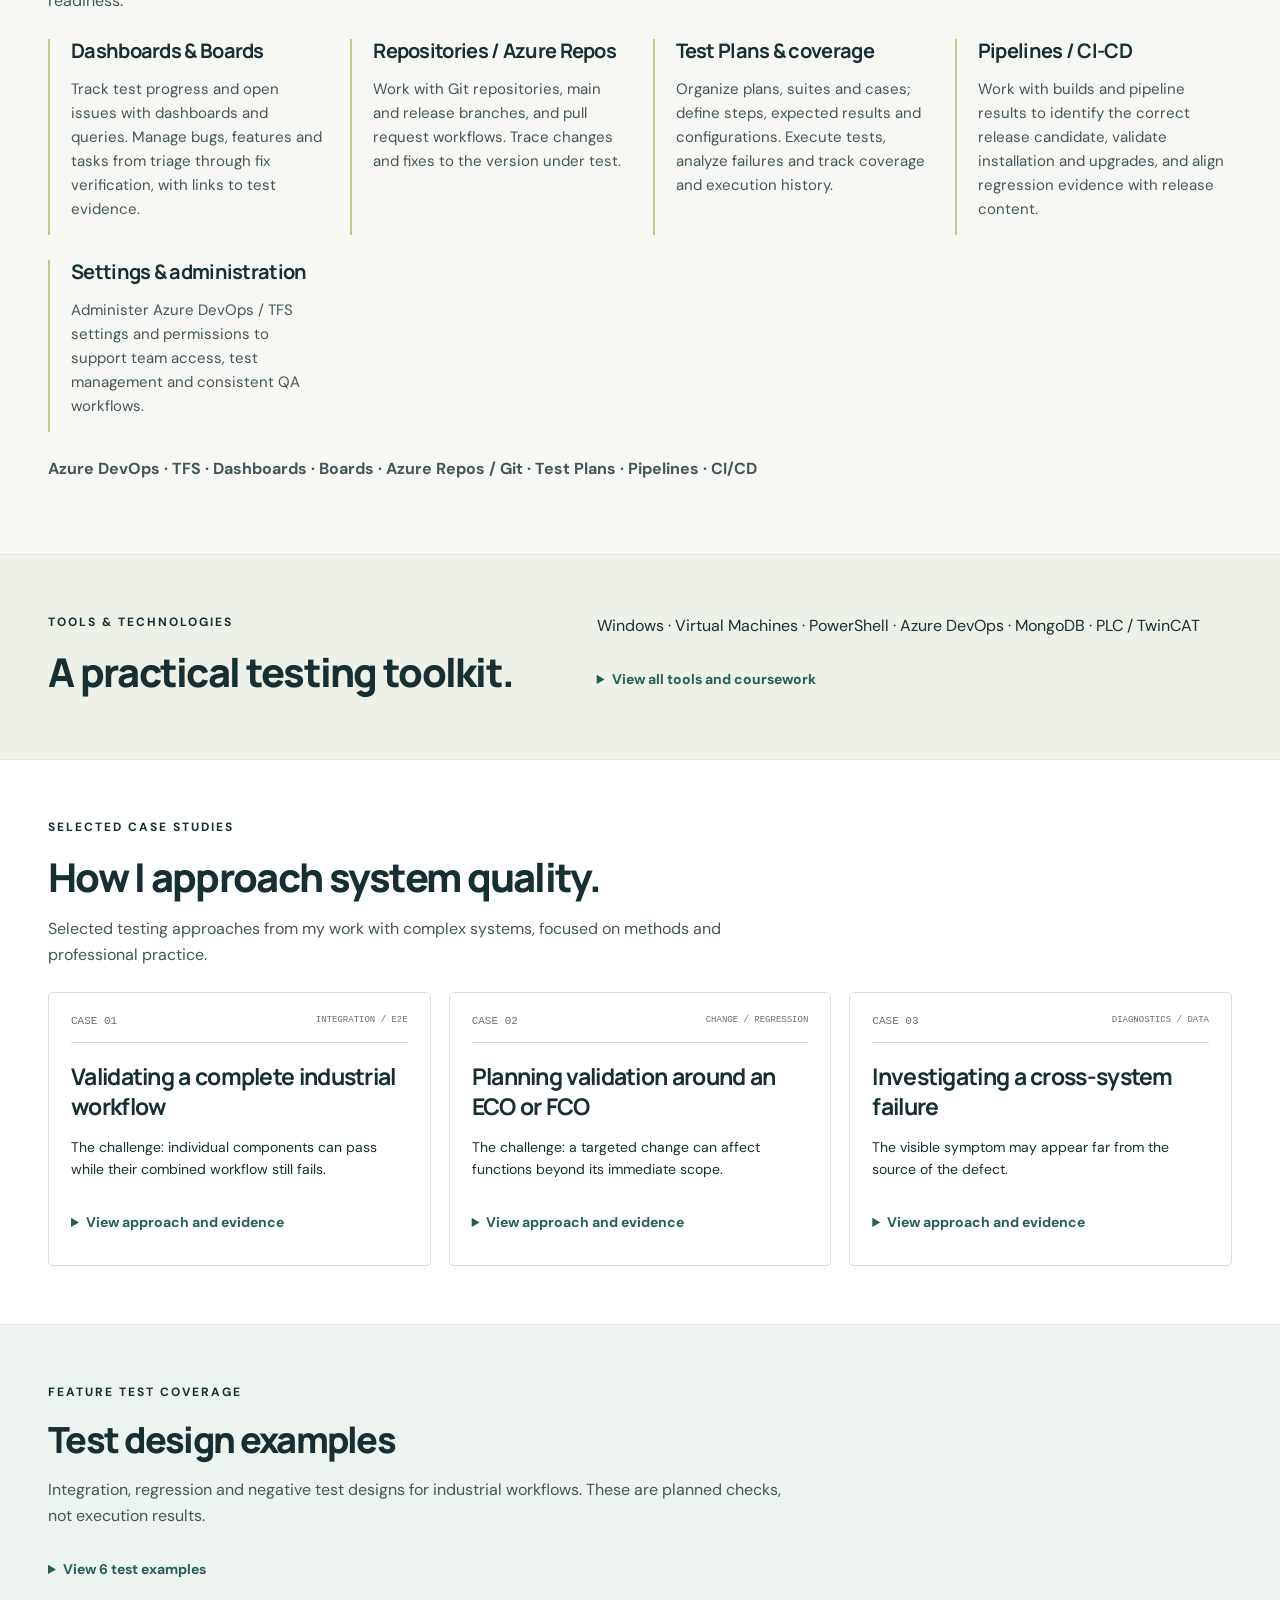
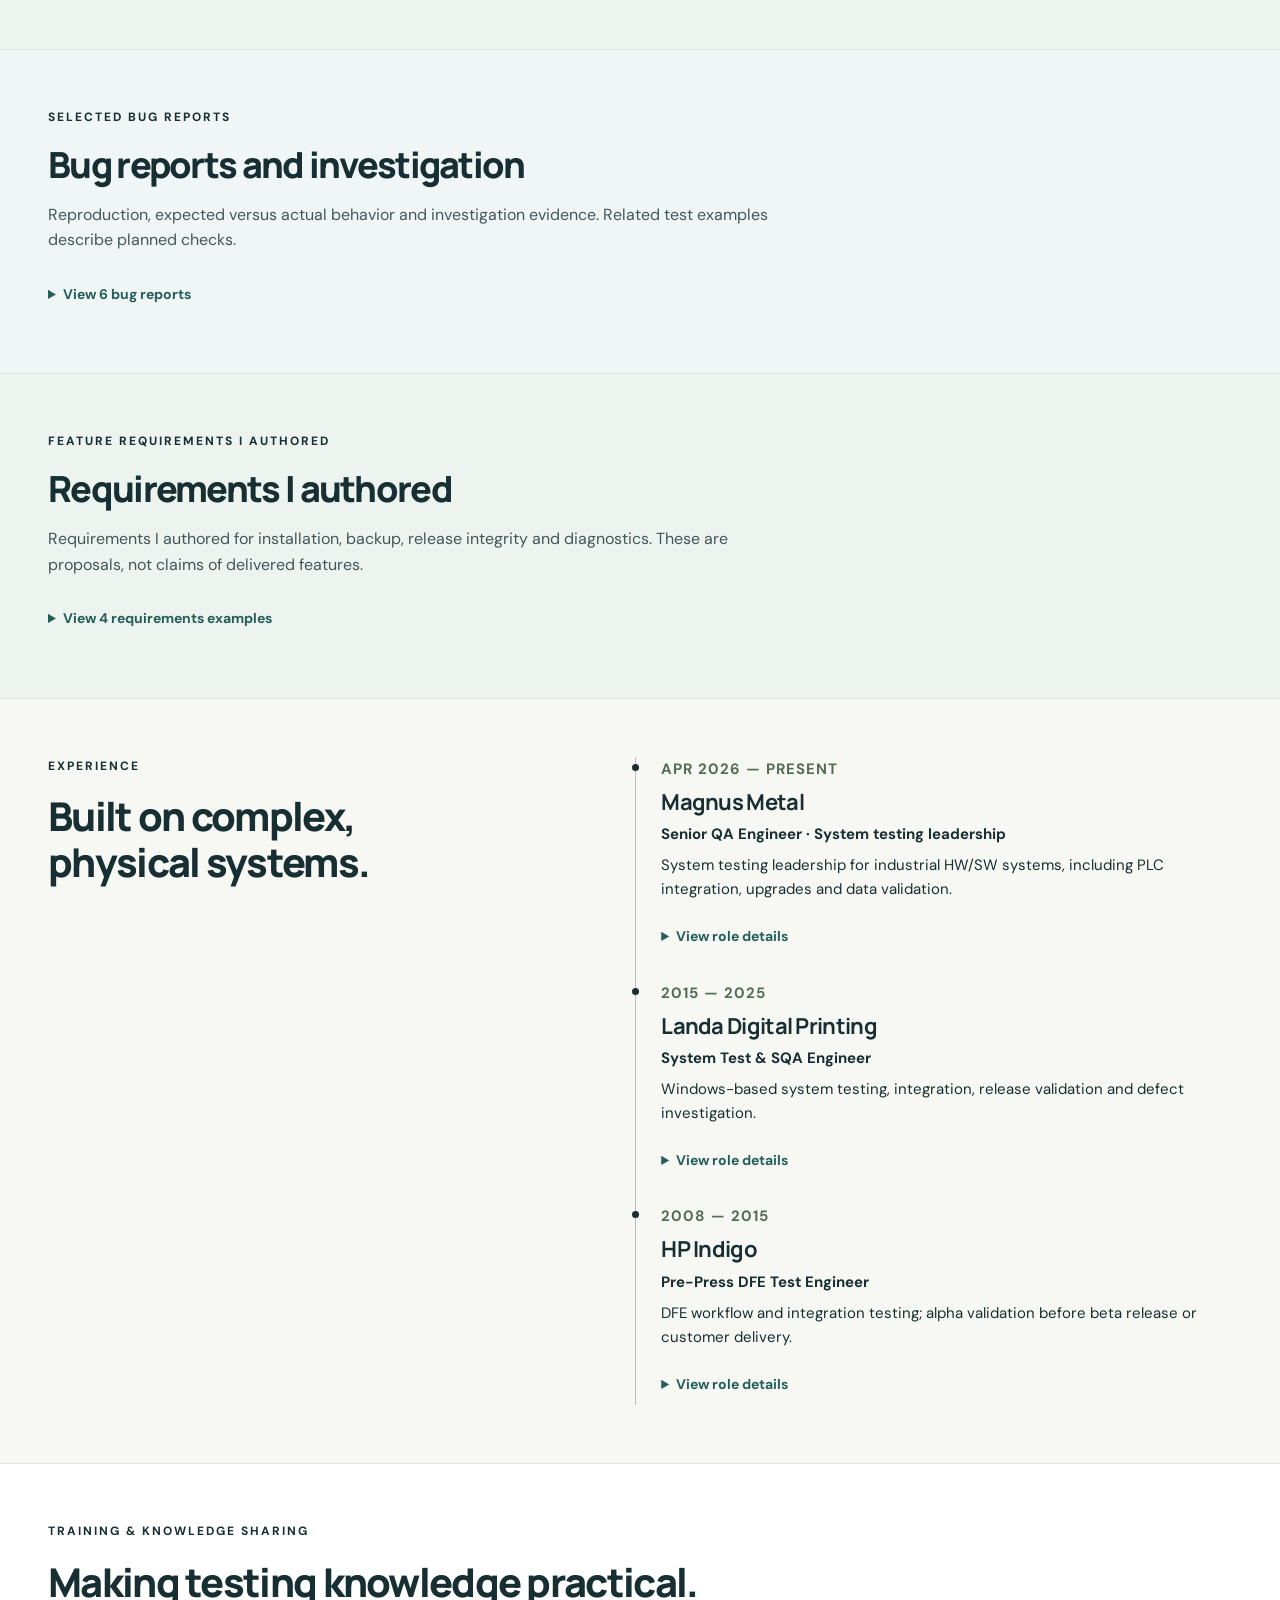
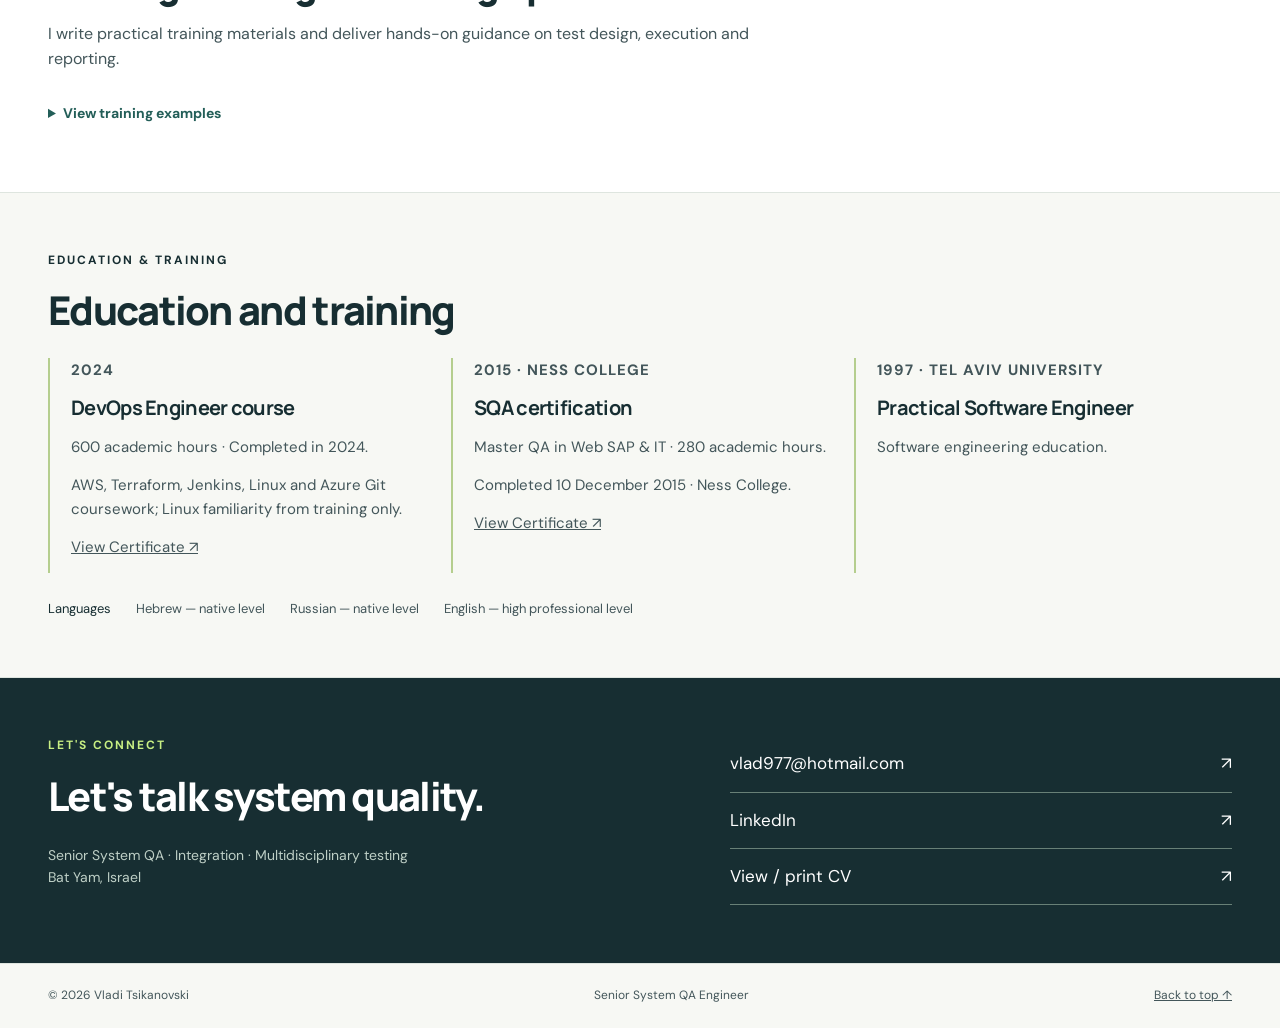
==== commit 99665382: "Correct Landa Digital Printing years to 2015–2025" ====
--- a/index.html
+++ b/index.html
@@ -25,7 +25,7 @@
 
 
 
-<section id="experience" class="split experience"><div><p class="eyebrow">EXPERIENCE</p><h2>Built on complex,<br>physical systems.</h2></div><div class="timeline"><article><p class="date">APR 2026 — PRESENT</p><h3>Magnus Metal</h3><p class="role">Senior QA Engineer · System testing leadership</p><p>System testing leadership for industrial HW/SW systems, including PLC integration, upgrades and data validation.</p><details class="more"><summary>View role details</summary><p>End-to-end testing of multidisciplinary industrial systems; validation in Beckhoff and TwinCAT environments; PowerShell tooling, MongoDB validation and cross-functional test planning. Build installation and upgrade validation, log analysis and SW/HW fault isolation.</p></details></article><article><p class="date">2024 — 2025</p><h3>Landa Digital Printing</h3><p class="role">System Test &amp; SQA Engineer</p><p>Windows-based system testing, integration, release validation and defect investigation.</p><details class="more"><summary>View role details</summary><p>Windows-based multidisciplinary system testing, integration and E2E coverage, release validation, bug triage and root-cause investigation. Azure DevOps/TFS administration, PowerShell, network validation and SQL Server testing. Version and release content management, plus creation of technical training materials and delivery of team training.</p></details></article><article><p class="date">2008 — 2015</p><h3>HP Indigo</h3><p class="role">Pre-Press DFE Test Engineer</p><p>DFE workflow and integration testing; alpha validation before beta release or customer delivery.</p><details class="more"><summary>View role details</summary><p>DFE workflow and system integration validation with Esko and HP Production Pro. Alpha testing against approved test plans before beta release or customer delivery.</p></details></article></div></section>
+<section id="experience" class="split experience"><div><p class="eyebrow">EXPERIENCE</p><h2>Built on complex,<br>physical systems.</h2></div><div class="timeline"><article><p class="date">APR 2026 — PRESENT</p><h3>Magnus Metal</h3><p class="role">Senior QA Engineer · System testing leadership</p><p>System testing leadership for industrial HW/SW systems, including PLC integration, upgrades and data validation.</p><details class="more"><summary>View role details</summary><p>End-to-end testing of multidisciplinary industrial systems; validation in Beckhoff and TwinCAT environments; PowerShell tooling, MongoDB validation and cross-functional test planning. Build installation and upgrade validation, log analysis and SW/HW fault isolation.</p></details></article><article><p class="date">2015 — 2025</p><h3>Landa Digital Printing</h3><p class="role">System Test &amp; SQA Engineer</p><p>Windows-based system testing, integration, release validation and defect investigation.</p><details class="more"><summary>View role details</summary><p>Windows-based multidisciplinary system testing, integration and E2E coverage, release validation, bug triage and root-cause investigation. Azure DevOps/TFS administration, PowerShell, network validation and SQL Server testing. Version and release content management, plus creation of technical training materials and delivery of team training.</p></details></article><article><p class="date">2008 — 2015</p><h3>HP Indigo</h3><p class="role">Pre-Press DFE Test Engineer</p><p>DFE workflow and integration testing; alpha validation before beta release or customer delivery.</p><details class="more"><summary>View role details</summary><p>DFE workflow and system integration validation with Esko and HP Production Pro. Alpha testing against approved test plans before beta release or customer delivery.</p></details></article></div></section>
 
 <section id="training"><p class="eyebrow">TRAINING &amp; KNOWLEDGE SHARING</p><h2>Making testing knowledge practical.</h2><p class="section-intro">I write practical training materials and deliver hands-on guidance on test design, execution and reporting.</p><details class="more"><summary>View training examples</summary><div class="grid education"><article><p class="date">MATERIAL DEVELOPMENT</p><h3>Practical guides &amp; presentations</h3><p>Write structured training materials with step-by-step instructions for test planning, execution, analysis and reporting.</p></article><article><p class="date">TRAINING DELIVERY</p><h3>Hands-on team guidance</h3><p>Deliver technical training, demonstrate testing workflows and guide colleagues through practical use of test management tools.</p></article><article><p class="date">SELECTED AUTHORING EXAMPLE · 2021</p><h3>Test design, execution &amp; reporting in TFS</h3><p>Authored a training presentation covering test plans and suites, test cases, configurations, parameters, execution history, failure analysis and progress reporting.</p></article></div></details></section>
 
